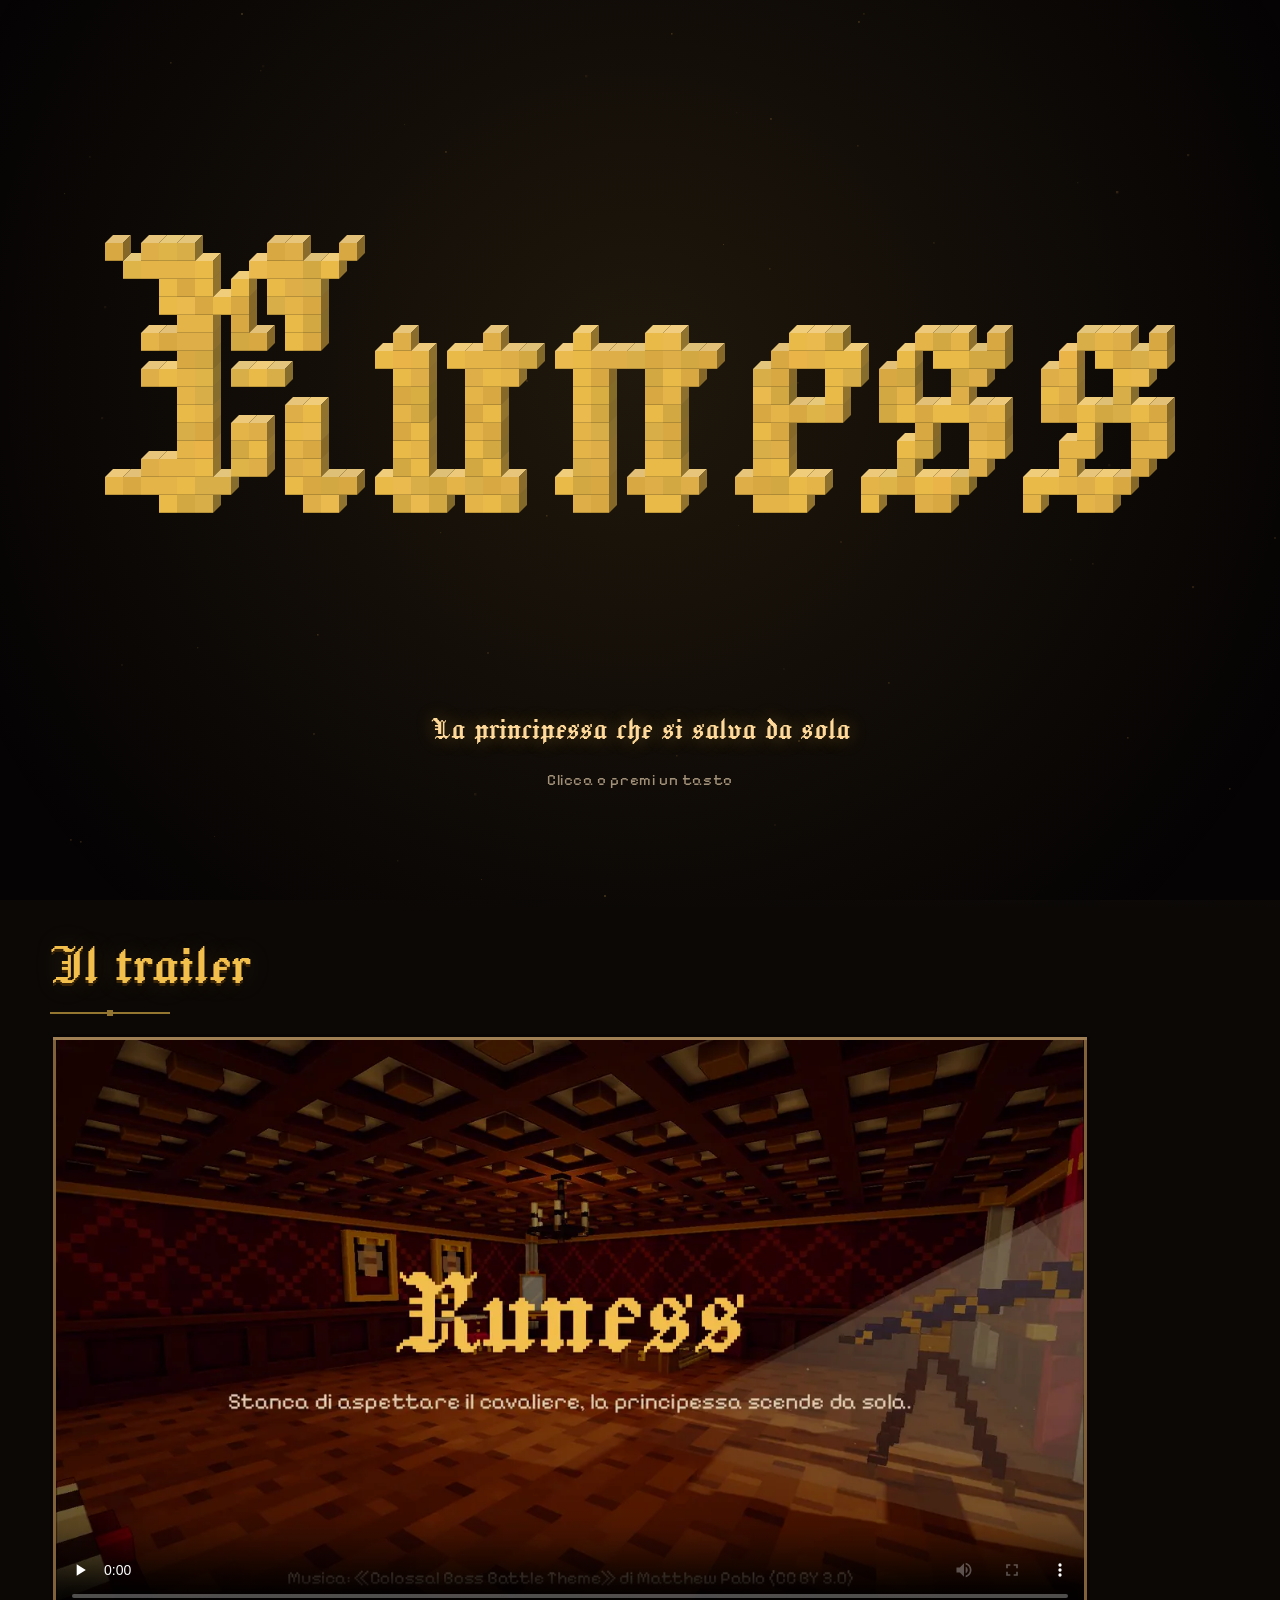
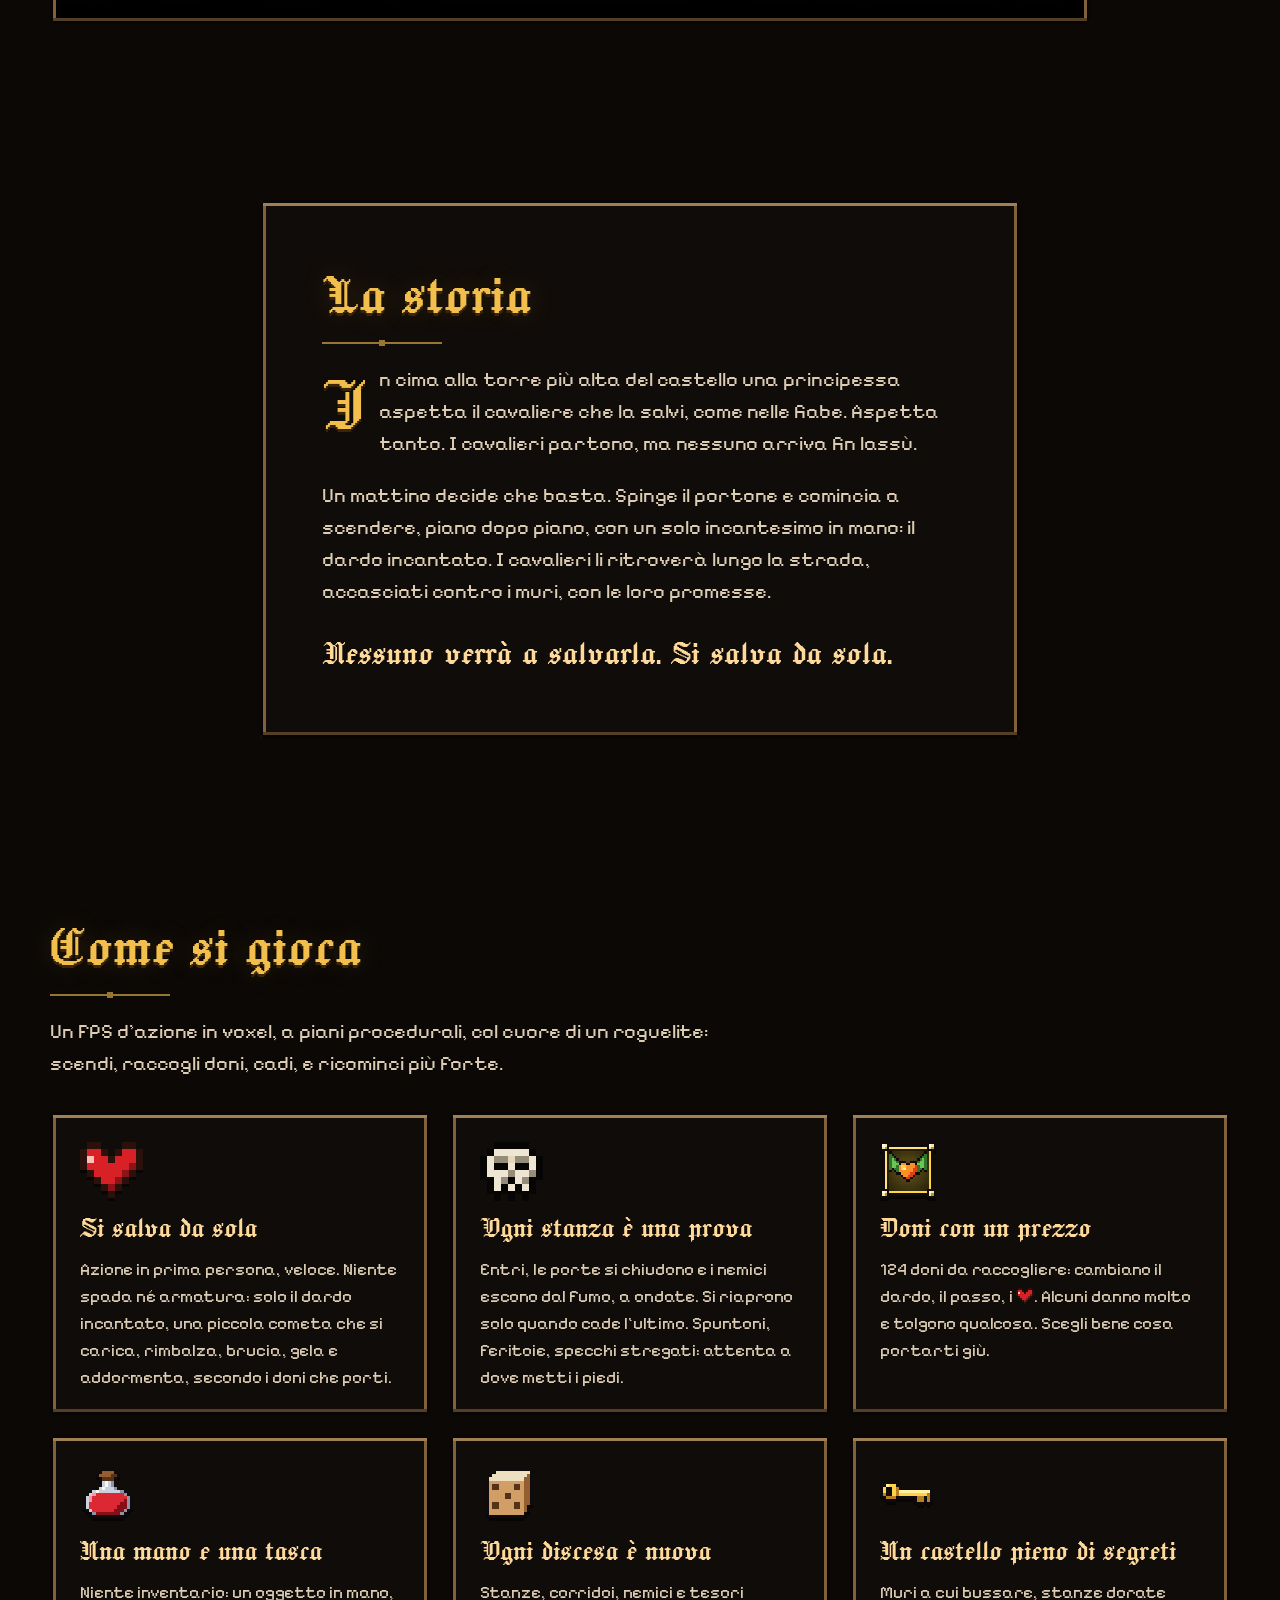
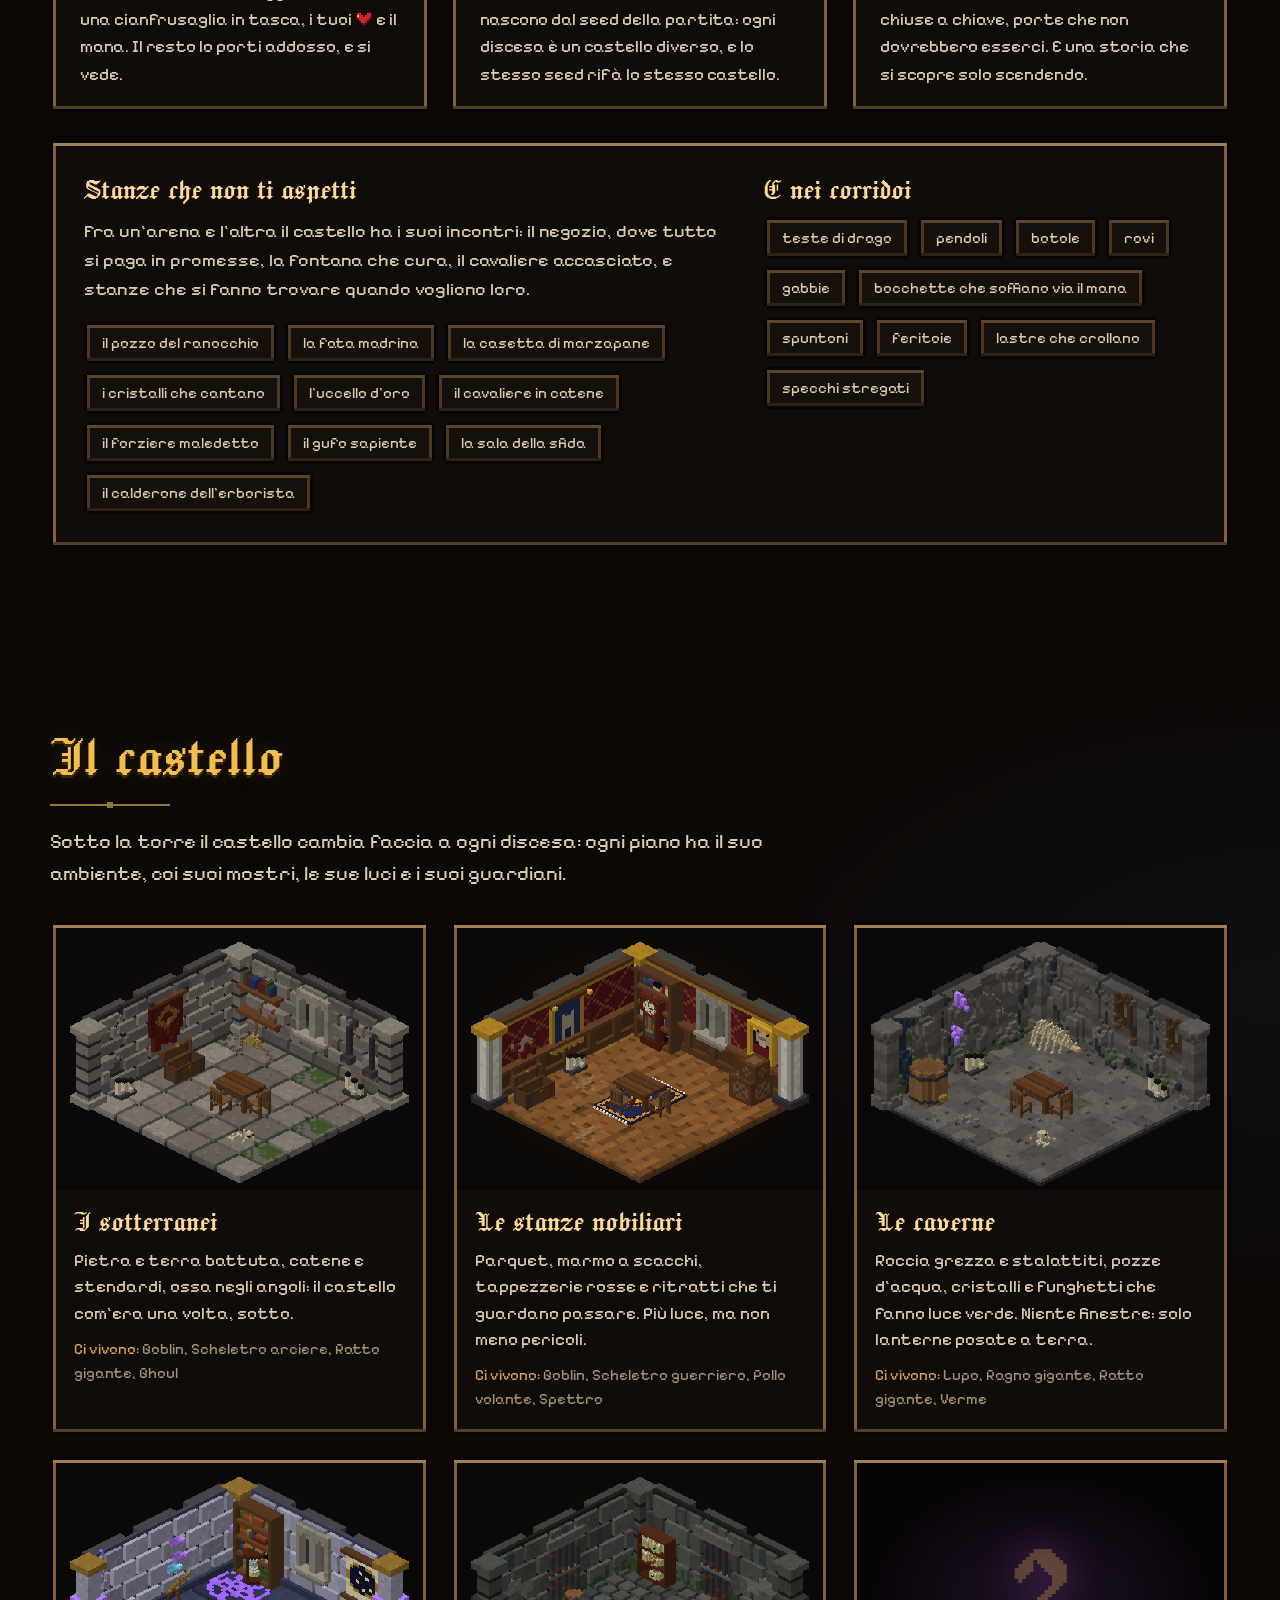
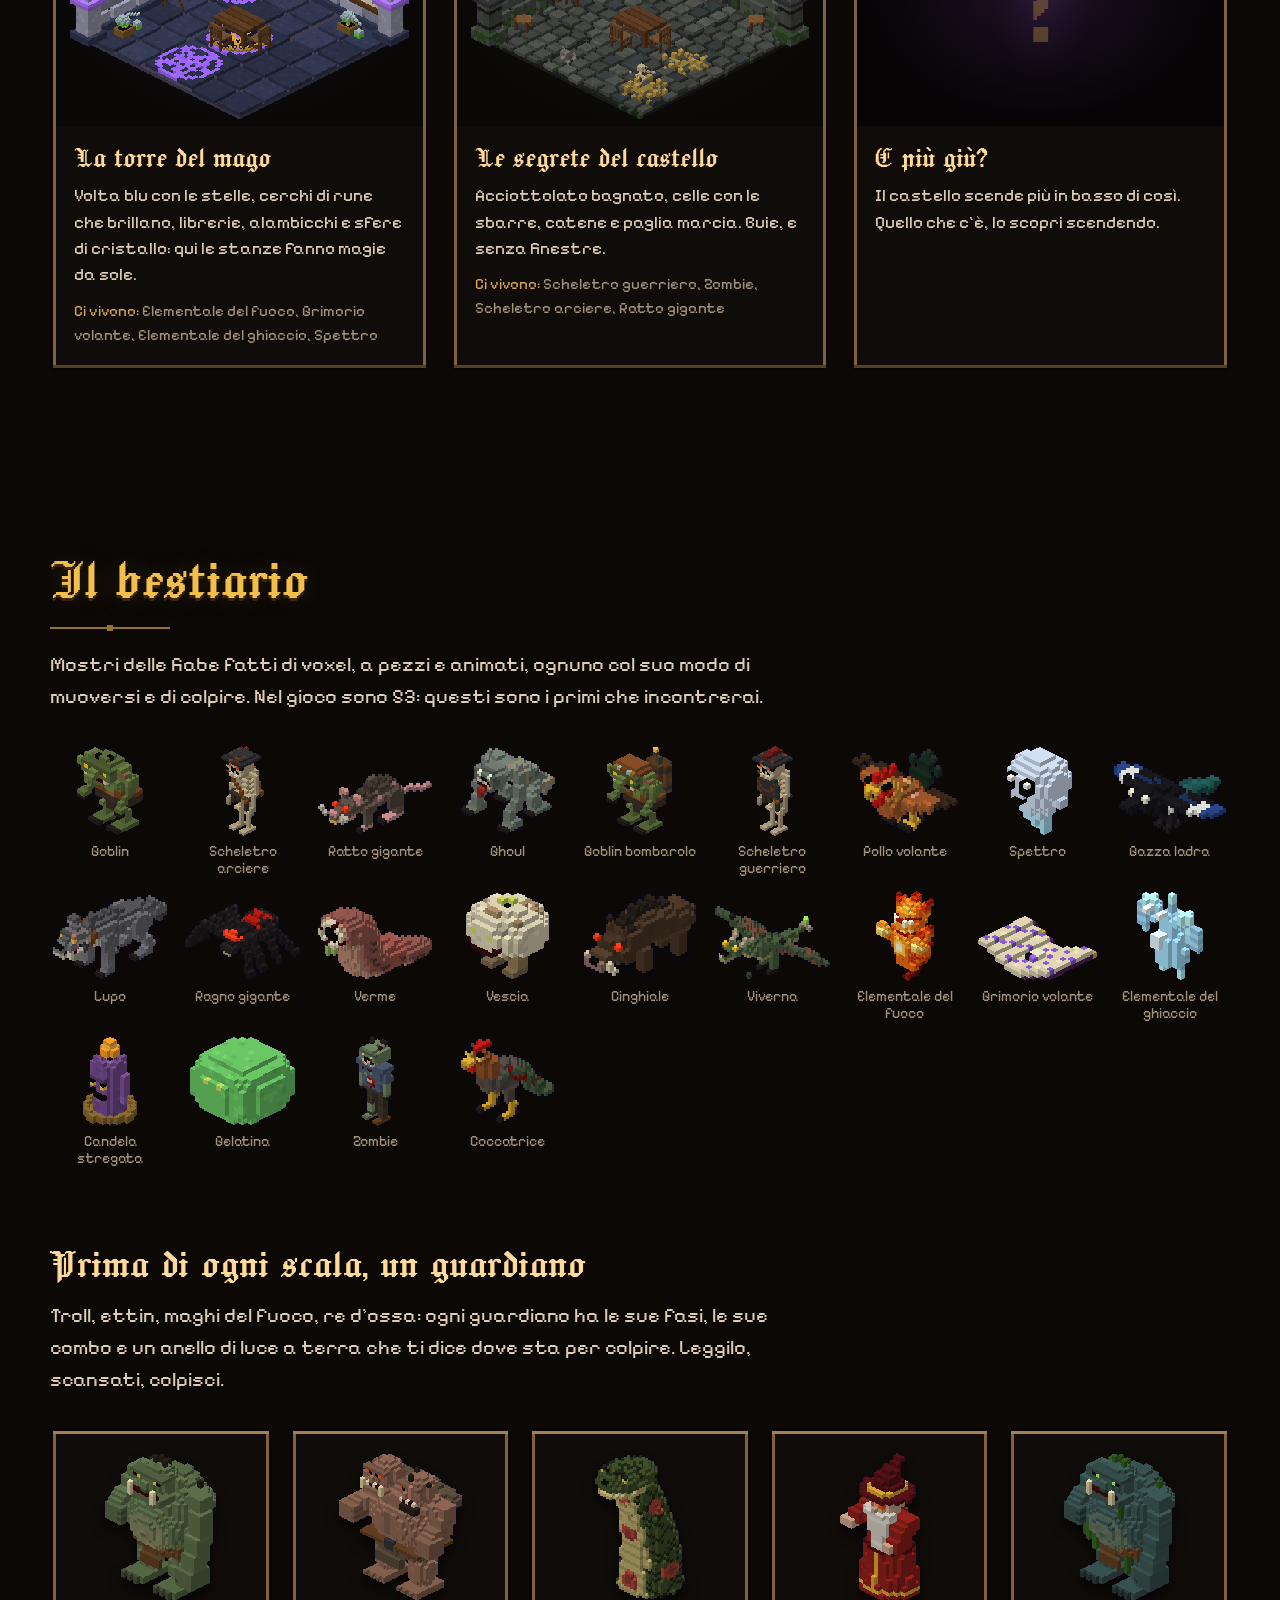
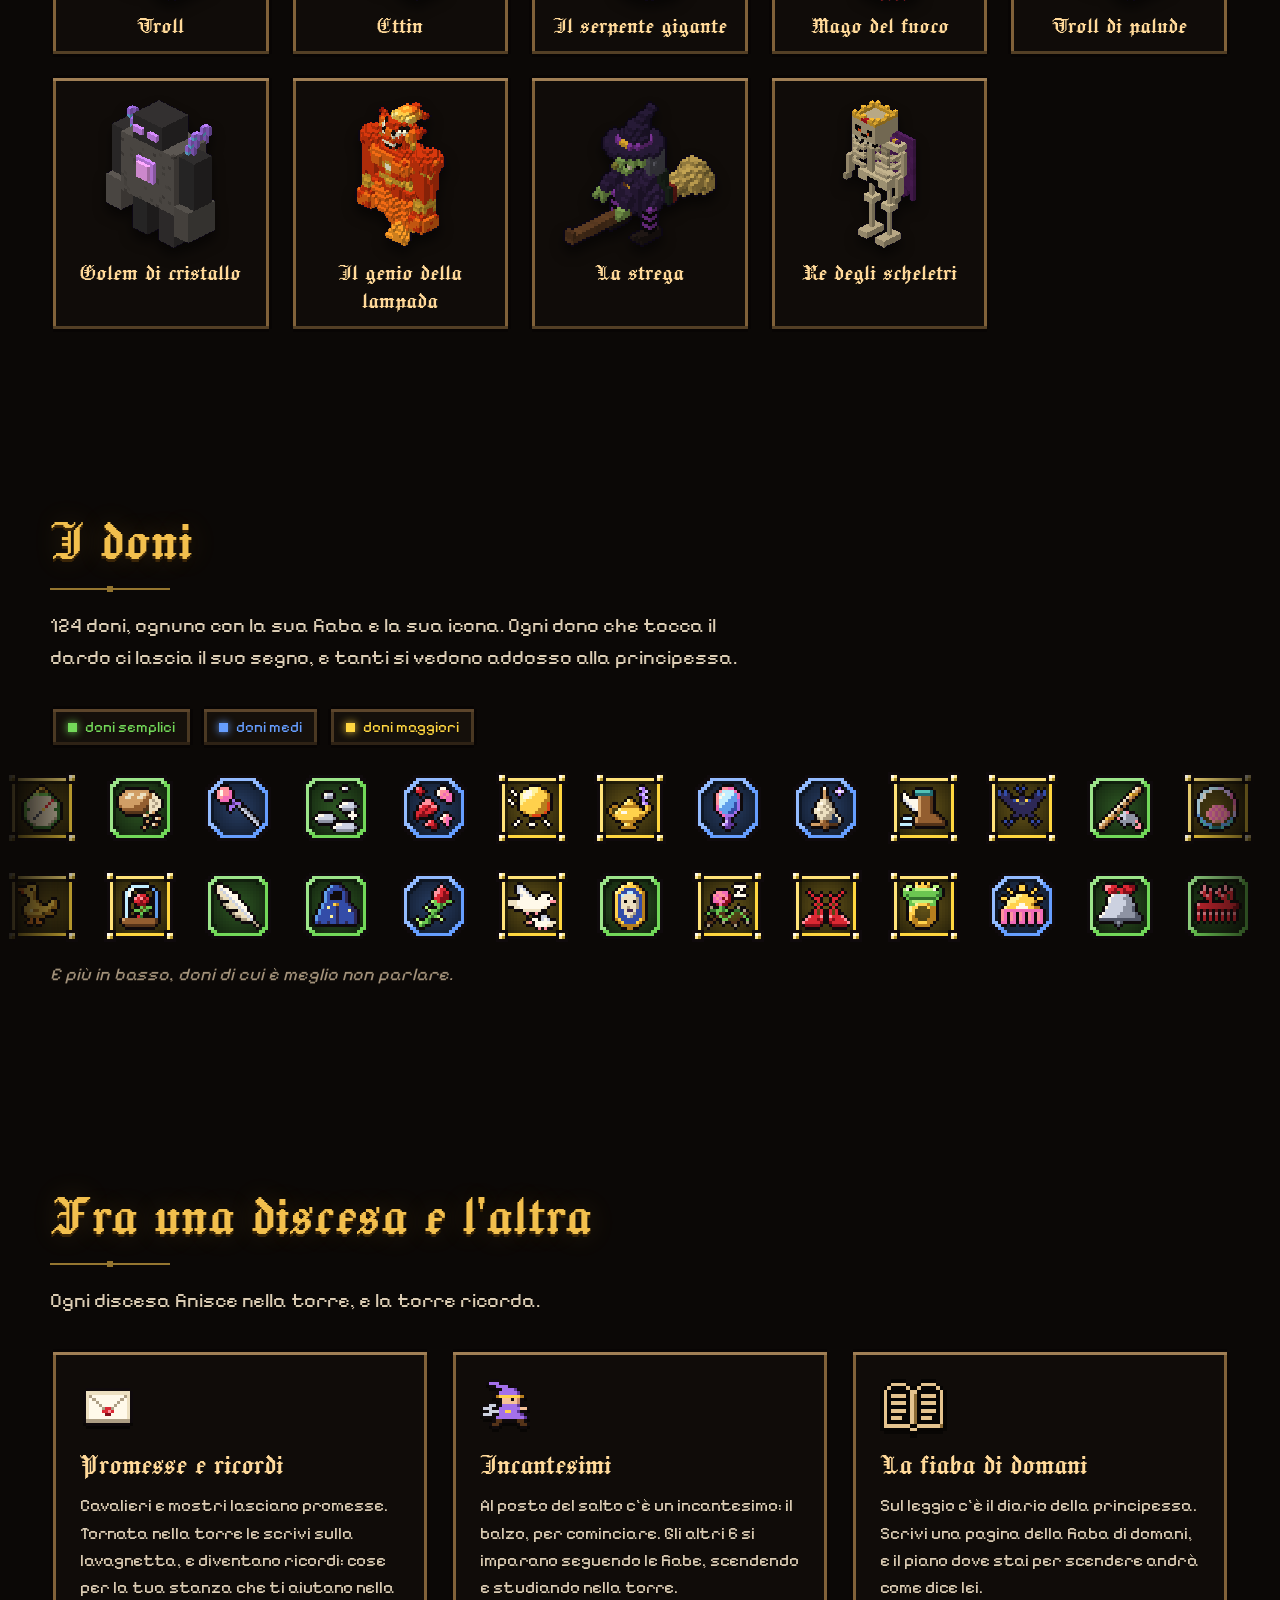
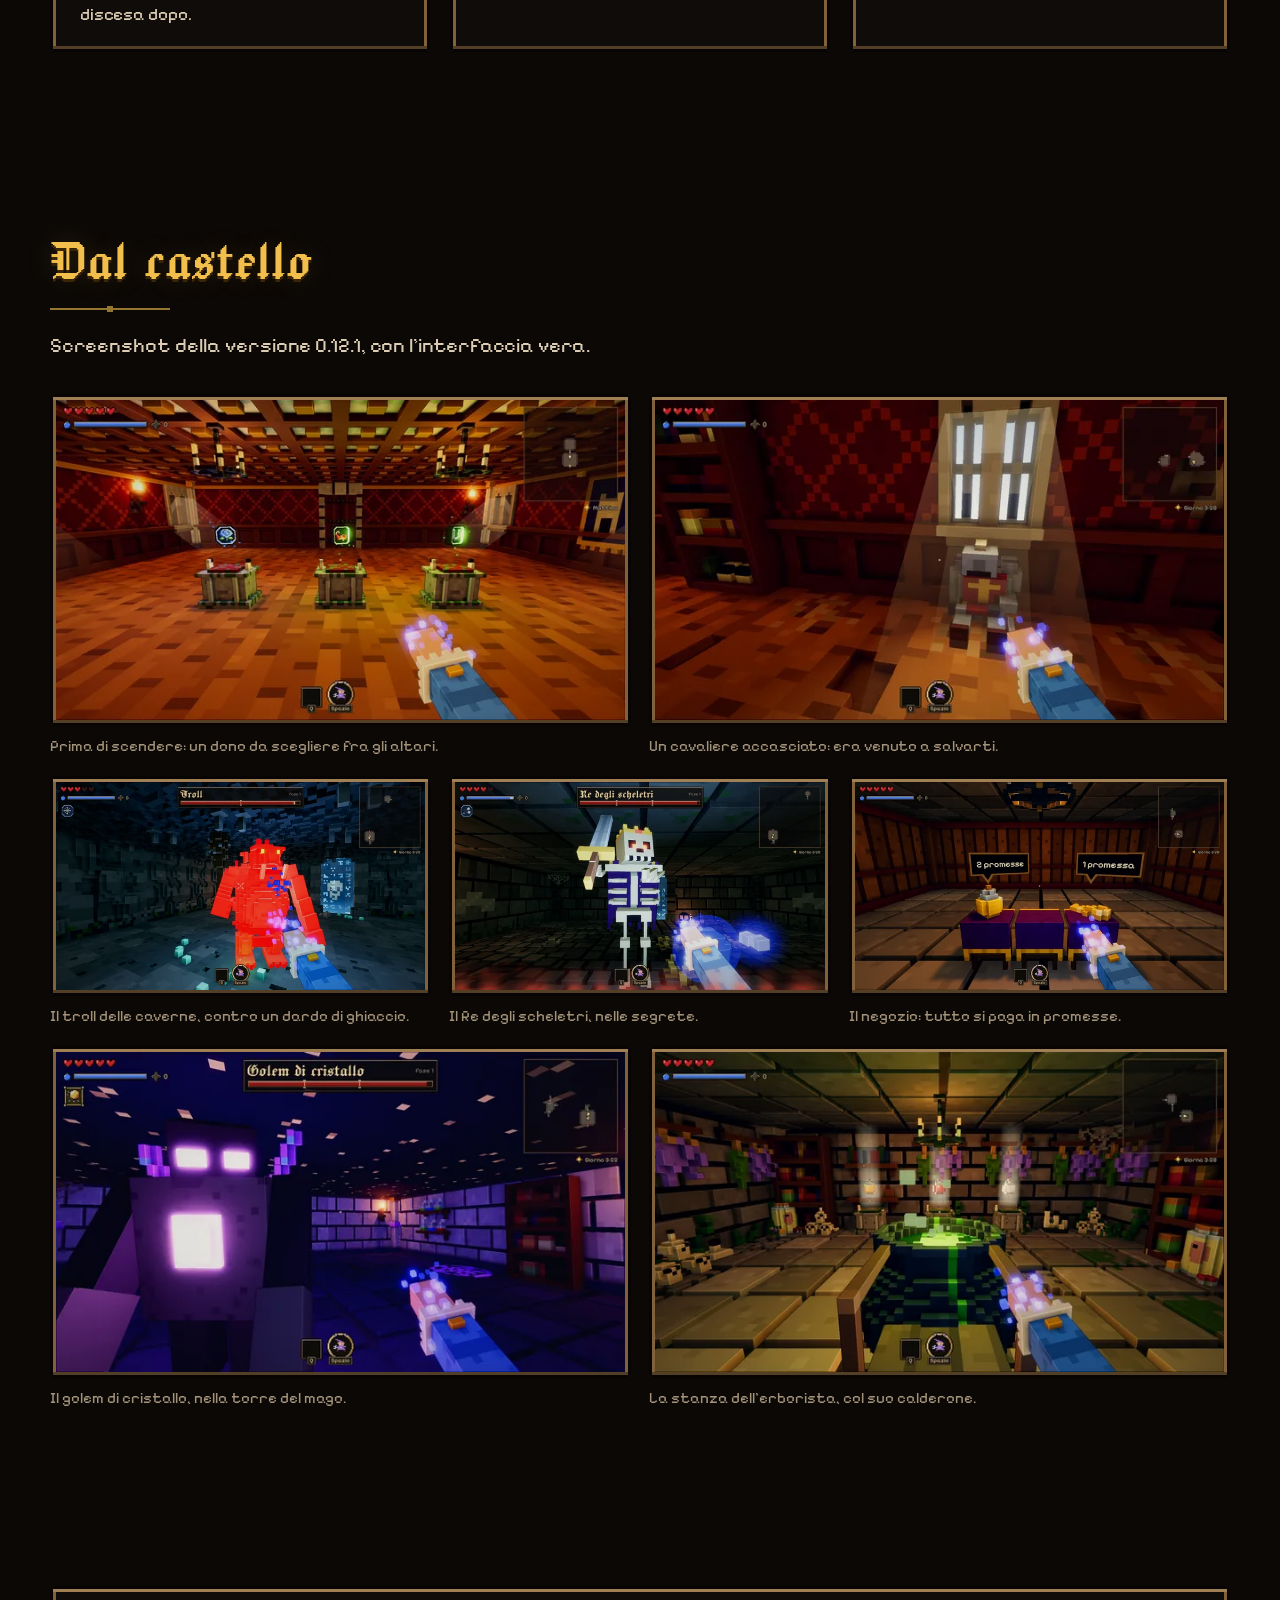
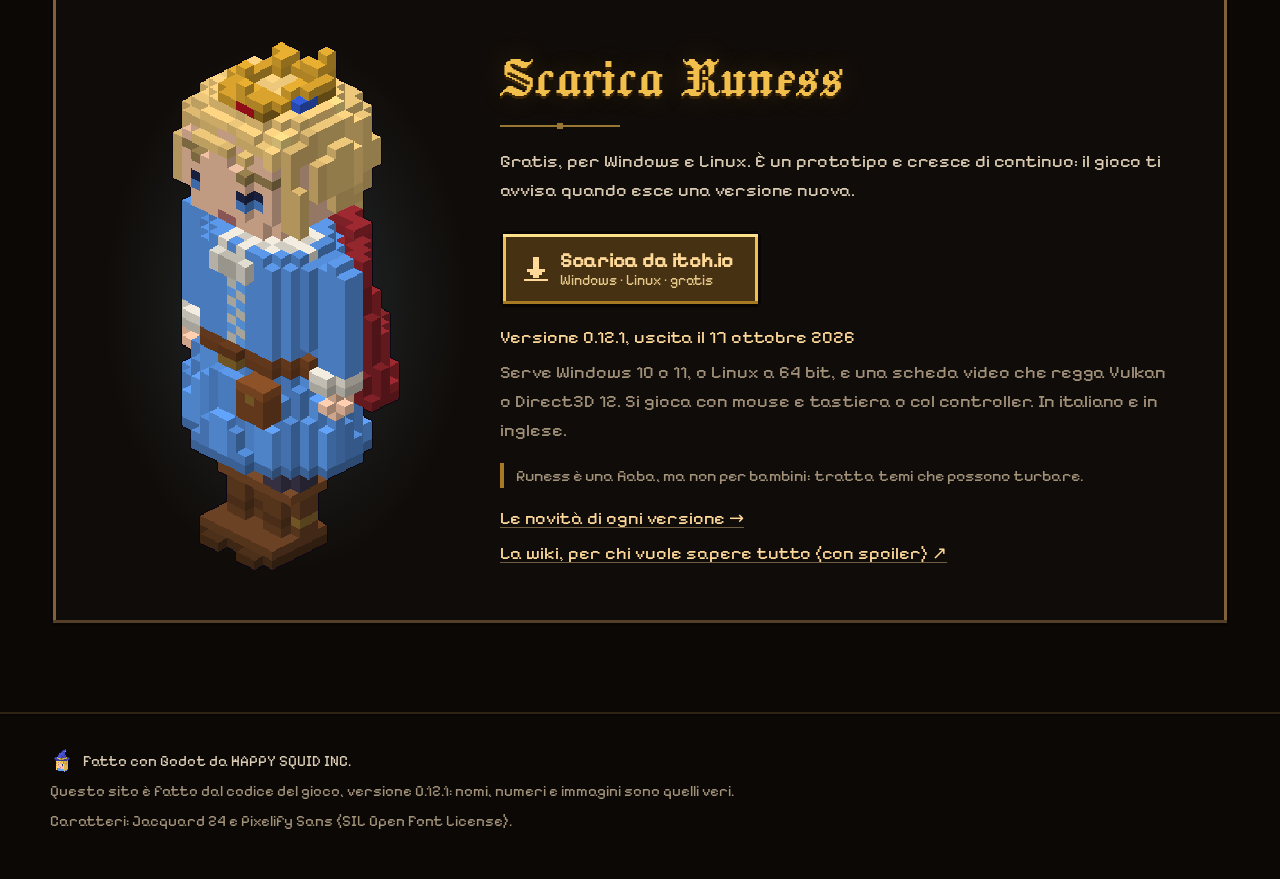
==== it/index.html @ a7454d5a "Sito della versione 0.12.1" ====
<!doctype html>
<html lang="it" class="no-js">
<head>
<meta charset="utf-8">
<meta name="viewport" content="width=device-width, initial-scale=1">
<title>Runess — la principessa che si salva da sola</title>
<meta name="description" content="Sparatutto in prima persona a piani procedurali, in voxel: una principessa stanca di aspettare il cavaliere scende da sola il castello, armata di un dardo incantato. Gratis per Windows e Linux.">
<link rel="canonical" href="https://yanez86.github.io/runess-site/it/">
<link rel="alternate" hreflang="en" href="https://yanez86.github.io/runess-site/">
<link rel="alternate" hreflang="it" href="https://yanez86.github.io/runess-site/it/">
<link rel="alternate" hreflang="x-default" href="https://yanez86.github.io/runess-site/">
<meta property="og:type" content="website">
<meta property="og:site_name" content="Runess">
<meta property="og:title" content="Runess — la principessa che si salva da sola">
<meta property="og:description" content="Sparatutto in prima persona a piani procedurali, in voxel: una principessa stanca di aspettare il cavaliere scende da sola il castello, armata di un dardo incantato. Gratis per Windows e Linux.">
<meta property="og:url" content="https://yanez86.github.io/runess-site/it/">
<meta property="og:image" content="https://yanez86.github.io/runess-site/media/og.jpg">
<meta property="og:image:width" content="1200">
<meta property="og:image:height" content="630">
<meta name="twitter:card" content="summary_large_image">
<meta name="theme-color" content="#0b0806">
<link rel="icon" href="../img/icon.png">
<link rel="preload" href="../fonts/Jacquard24-Regular.ttf" as="font" type="font/ttf" crossorigin>
<link rel="preload" href="../fonts/PixelifySans.ttf" as="font" type="font/ttf" crossorigin>
<link rel="stylesheet" href="../style.css">
<script>
// Prima di disegnare la pagina: c'è JavaScript; lo splash solo la prima volta in una sessione, e mai a chi chiede
// meno movimento.
(function () {
	var root = document.documentElement;
	root.classList.remove("no-js");
	root.classList.add("js");
	try {
		var seen = sessionStorage.getItem("runess-splash");
		var calm = window.matchMedia("(prefers-reduced-motion: reduce)").matches;
		if (!seen && !calm && !/[?&]nosplash/.test(location.search)) root.classList.add("splash-on");
	} catch (e) {}
})();
</script>
</head>
<body>
<a class="skip" href="#main">Vai al contenuto</a>

<div class="splash" id="splash" aria-hidden="true">
	<canvas class="splash-canvas"></canvas>
	<div class="splash-text">
		<p class="splash-tagline">La principessa che si salva da sola</p>
		<p class="splash-hint">Clicca o premi un tasto</p>
	</div>
</div>

<header class="topbar" id="top">
	<div class="wrap topbar-in">
		<a class="brand" href="#top" aria-label="Runess, la pagina principale"><img src="../img/icon.png" alt="" width="32" height="32"><span>Runess</span></a>
		<button class="menu-toggle" type="button" aria-expanded="false" aria-controls="nav" aria-label="Apri il menu"><span></span></button>
		<nav class="nav" id="nav">
			<a href="#story">La storia</a>
			<a href="#play">Come si gioca</a>
			<a href="#world">Il castello</a>
			<a href="#bestiary">Bestiario</a>
			<a href="#gifts">Doni</a>
			<a href="#screens">Immagini</a>
			<a href="changelog.html">Novità</a>
			<a class="lang" href="../" hreflang="en" lang="en" data-lang="en" title="Read this page in English">English</a>
			<a class="btn btn-gold btn-small" href="#download">Scarica</a>
		</nav>
	</div>
</header>

<main id="main">

<section class="hero" aria-labelledby="hero-title">
	<div class="hero-bg" aria-hidden="true"><img src="../media/hero.webp" alt="" width="1600" height="836"></div>
	<div class="wrap hero-in">
		<div class="hero-copy">
			<p class="kicker">C'era una volta una principessa…</p>
			<h1 class="title" id="hero-title">Runess</h1>
			<p class="tagline">…che si salvò da sola.</p>
			<p class="pitch">Stanca di aspettare il cavaliere che la salvi, la principessa esce da sola dalla torre e scende il castello piano dopo piano, con un solo incantesimo: il dardo incantato. Ogni discesa è diversa, ogni stanza è una prova, e prima di ogni scala c'è un guardiano.</p>
			<div class="cta">
				<a class="btn btn-gold btn-big" href="https://yanez86.itch.io/runess" rel="noopener">
					<span class="arrow-down" aria-hidden="true"></span>
					<span><strong>Scarica gratis</strong><small>Windows e Linux, su itch.io</small></span>
				</a>
				<a class="btn btn-big" href="#trailer">
					<span class="play-icon" aria-hidden="true"></span>
					<span><strong>Guarda il trailer</strong><small>0:30</small></span>
				</a>
			</div>
			<p class="hero-meta"><span class="badge">Versione 0.12.1 · 17 ottobre 2026</span><span>Prototipo in sviluppo, aggiornato spesso</span></p>
		</div>
		<div class="hero-princess" aria-hidden="true"><img class="princess" src="../img/princess.png" alt="" width="204" height="472"><span class="hero-glow"></span></div>
	</div>
</section>

<section class="section trailer" id="trailer" aria-labelledby="trailer-title">
	<div class="wrap">
		<h2 class="section-title" id="trailer-title">Il trailer</h2>
		<div class="frame video">
			<video controls preload="none" playsinline width="1280" height="720" poster="../media/trailer_poster_it.webp">
				<source src="../media/trailer_it.mp4" type="video/mp4">
				<a href="../media/trailer_it.mp4">Il tuo browser non riproduce il video: scaricalo.</a>
			</video>
		</div>
	</div>
</section>

<section class="section story" id="story" aria-labelledby="story-title">
	<div class="wrap story-in">
		<div class="story-text reveal">
			<h2 class="section-title" id="story-title">La storia</h2>
			<p class="dropcap">In cima alla torre più alta del castello una principessa aspetta il cavaliere che la salvi, come nelle fiabe. Aspetta tanto. I cavalieri partono, ma nessuno arriva fin lassù.</p>
			<p>Un mattino decide che basta. Spinge il portone e comincia a scendere, piano dopo piano, con un solo incantesimo in mano: il dardo incantato. I cavalieri li ritroverà lungo la strada, accasciati contro i muri, con le loro promesse.</p>
			<p class="story-end">Nessuno verrà a salvarla. Si salva da sola.</p>
		</div>
	</div>
</section>

<section class="section play" id="play" aria-labelledby="play-title">
	<div class="wrap">
		<h2 class="section-title" id="play-title">Come si gioca</h2>
		<p class="lead">Un FPS d'azione in voxel, a piani procedurali, col cuore di un roguelite: scendi, raccogli doni, cadi, e ricominci più forte.</p>
		<div class="cards">
			<article class="card reveal"><img class="icon" src="../img/icon_heart.png" alt="" width="72" height="64"><h3>Si salva da sola</h3><p>Azione in prima persona, veloce. Niente spada né armatura: solo il dardo incantato, una piccola cometa che si carica, rimbalza, brucia, gela e addormenta, secondo i doni che porti.</p></article>
			<article class="card reveal"><img class="icon" src="../img/icon_skull.png" alt="" width="72" height="64"><h3>Ogni stanza è una prova</h3><p>Entri, le porte si chiudono e i nemici escono dal fumo, a ondate. Si riaprono solo quando cade l'ultimo. Spuntoni, feritoie, specchi stregati: attenta a dove metti i piedi.</p></article>
			<article class="card reveal"><img class="icon" src="../img/icon_gift.png" alt="" width="72" height="72"><h3>Doni con un prezzo</h3><p>124 doni da raccogliere: cambiano il dardo, il passo, i <img class="heart" src="../img/heart.png" alt="♥">. Alcuni danno molto e tolgono qualcosa. Scegli bene cosa portarti giù.</p></article>
			<article class="card reveal"><img class="icon" src="../img/icon_potion.png" alt="" width="72" height="72"><h3>Una mano e una tasca</h3><p>Niente inventario: un oggetto in mano, una cianfrusaglia in tasca, i tuoi <img class="heart" src="../img/heart.png" alt="♥"> e il mana. Il resto lo porti addosso, e si vede.</p></article>
			<article class="card reveal"><img class="icon" src="../img/icon_die.png" alt="" width="72" height="72"><h3>Ogni discesa è nuova</h3><p>Stanze, corridoi, nemici e tesori nascono dal seed della partita: ogni discesa è un castello diverso, e lo stesso seed rifà lo stesso castello.</p></article>
			<article class="card reveal"><img class="icon" src="../img/icon_key.png" alt="" width="72" height="72"><h3>Un castello pieno di segreti</h3><p>Muri a cui bussare, stanze dorate chiuse a chiave, porte che non dovrebbero esserci. E una storia che si scopre solo scendendo.</p></article>
		</div>
		<div class="rooms frame reveal">
			<div>
				<h3>Stanze che non ti aspetti</h3>
				<p>Fra un'arena e l'altra il castello ha i suoi incontri: il negozio, dove tutto si paga in promesse, la fontana che cura, il cavaliere accasciato, e stanze che si fanno trovare quando vogliono loro.</p>
				<ul class="chips"><li>il pozzo del ranocchio</li><li>la fata madrina</li><li>la casetta di marzapane</li><li>i cristalli che cantano</li><li>l'uccello d'oro</li><li>il cavaliere in catene</li><li>il forziere maledetto</li><li>il gufo sapiente</li><li>la sala della sfida</li><li>il calderone dell'erborista</li></ul>
			</div>
			<div>
				<h3>E nei corridoi</h3>
				<ul class="chips"><li>teste di drago</li><li>pendoli</li><li>botole</li><li>rovi</li><li>gabbie</li><li>bocchette che soffiano via il mana</li><li>spuntoni</li><li>feritoie</li><li>lastre che crollano</li><li>specchi stregati</li></ul>
			</div>
		</div>
	</div>
</section>

<section class="section world" id="world" aria-labelledby="world-title">
	<div class="wrap">
		<h2 class="section-title" id="world-title">Il castello</h2>
		<p class="lead">Sotto la torre il castello cambia faccia a ogni discesa: ogni piano ha il suo ambiente, coi suoi mostri, le sue luci e i suoi guardiani.</p>
		<div class="biomes">
<article class="biome" style="--fog:#1f1c24"><div class="biome-art"><img src="../img/room_dungeon.png" alt="I sotterranei" loading="lazy" width="436" height="312"></div><div class="biome-body"><h3>I sotterranei</h3><p>Pietra e terra battuta, catene e stendardi, ossa negli angoli: il castello com'era una volta, sotto.</p><p class="biome-mobs"><span>Ci vivono:</span> Goblin, Scheletro arciere, Ratto gigante, Ghoul</p></div></article>
<article class="biome" style="--fog:#291f1a"><div class="biome-art"><img src="../img/room_noble.png" alt="Le stanze nobiliari" loading="lazy" width="436" height="312"></div><div class="biome-body"><h3>Le stanze nobiliari</h3><p>Parquet, marmo a scacchi, tappezzerie rosse e ritratti che ti guardano passare. Più luce, ma non meno pericoli.</p><p class="biome-mobs"><span>Ci vivono:</span> Goblin, Scheletro guerriero, Pollo volante, Spettro</p></div></article>
<article class="biome" style="--fog:#0f171a"><div class="biome-art"><img src="../img/room_caves.png" alt="Le caverne" loading="lazy" width="428" height="310"></div><div class="biome-body"><h3>Le caverne</h3><p>Roccia grezza e stalattiti, pozze d'acqua, cristalli e funghetti che fanno luce verde. Niente finestre: solo lanterne posate a terra.</p><p class="biome-mobs"><span>Ci vivono:</span> Lupo, Ragno gigante, Ratto gigante, Verme</p></div></article>
<article class="biome" style="--fog:#1a122b"><div class="biome-art"><img src="../img/room_tower.png" alt="La torre del mago" loading="lazy" width="436" height="312"></div><div class="biome-body"><h3>La torre del mago</h3><p>Volta blu con le stelle, cerchi di rune che brillano, librerie, alambicchi e sfere di cristallo: qui le stanze fanno magie da sole.</p><p class="biome-mobs"><span>Ci vivono:</span> Elementale del fuoco, Grimorio volante, Elementale del ghiaccio, Spettro</p></div></article>
<article class="biome" style="--fog:#141c17"><div class="biome-art"><img src="../img/room_prison.png" alt="Le segrete del castello" loading="lazy" width="436" height="312"></div><div class="biome-body"><h3>Le segrete del castello</h3><p>Acciottolato bagnato, celle con le sbarre, catene e paglia marcia. Buie, e senza finestre.</p><p class="biome-mobs"><span>Ci vivono:</span> Scheletro guerriero, Zombie, Scheletro arciere, Ratto gigante</p></div></article>
			<article class="biome biome-more">
				<div class="biome-art"><span aria-hidden="true">?</span></div>
				<div class="biome-body"><h3>E più giù?</h3><p>Il castello scende più in basso di così. Quello che c'è, lo scopri scendendo.</p></div>
			</article>
		</div>
	</div>
</section>

<section class="section bestiary" id="bestiary" aria-labelledby="bestiary-title">
	<div class="wrap">
		<h2 class="section-title" id="bestiary-title">Il bestiario</h2>
		<p class="lead">Mostri delle fiabe fatti di voxel, a pezzi e animati, ognuno col suo modo di muoversi e di colpire. Nel gioco sono 53: questi sono i primi che incontrerai.</p>
		<div class="mobs">
<figure class="mob"><img src="../img/enemy_goblin.png" alt="" loading="lazy" width="76" height="100"><figcaption>Goblin</figcaption></figure>
<figure class="mob"><img src="../img/enemy_skeleton.png" alt="" loading="lazy" width="72" height="146"><figcaption>Scheletro arciere</figcaption></figure>
<figure class="mob"><img src="../img/enemy_rat.png" alt="" loading="lazy" width="70" height="38"><figcaption>Ratto gigante</figcaption></figure>
<figure class="mob"><img src="../img/enemy_ghoul.png" alt="" loading="lazy" width="62" height="57"><figcaption>Ghoul</figcaption></figure>
<figure class="mob"><img src="../img/enemy_bomber.png" alt="" loading="lazy" width="84" height="112"><figcaption>Goblin bombarolo</figcaption></figure>
<figure class="mob"><img src="../img/enemy_skeleton_warrior.png" alt="" loading="lazy" width="68" height="148"><figcaption>Scheletro guerriero</figcaption></figure>
<figure class="mob"><img src="../img/enemy_chicken.png" alt="" loading="lazy" width="56" height="45"><figcaption>Pollo volante</figcaption></figure>
<figure class="mob"><img src="../img/enemy_ghost.png" alt="" loading="lazy" width="72" height="90"><figcaption>Spettro</figcaption></figure>
<figure class="mob"><img src="../img/enemy_magpie.png" alt="" loading="lazy" width="54" height="36"><figcaption>Gazza ladra</figcaption></figure>
<figure class="mob"><img src="../img/enemy_wolf.png" alt="" loading="lazy" width="70" height="52"><figcaption>Lupo</figcaption></figure>
<figure class="mob"><img src="../img/enemy_spider.png" alt="" loading="lazy" width="82" height="55"><figcaption>Ragno gigante</figcaption></figure>
<figure class="mob"><img src="../img/enemy_worm.png" alt="" loading="lazy" width="74" height="48"><figcaption>Verme</figcaption></figure>
<figure class="mob"><img src="../img/enemy_puffball.png" alt="" loading="lazy" width="68" height="70"><figcaption>Vescia</figcaption></figure>
<figure class="mob"><img src="../img/enemy_boar.png" alt="" loading="lazy" width="56" height="43"><figcaption>Cinghiale</figcaption></figure>
<figure class="mob"><img src="../img/enemy_wyvern.png" alt="" loading="lazy" width="72" height="47"><figcaption>Viverna</figcaption></figure>
<figure class="mob"><img src="../img/enemy_fire_elemental.png" alt="" loading="lazy" width="84" height="130"><figcaption>Elementale del fuoco</figcaption></figure>
<figure class="mob"><img src="../img/enemy_grimoire.png" alt="" loading="lazy" width="114" height="64"><figcaption>Grimorio volante</figcaption></figure>
<figure class="mob"><img src="../img/enemy_ice_elemental.png" alt="" loading="lazy" width="64" height="84"><figcaption>Elementale del ghiaccio</figcaption></figure>
<figure class="mob"><img src="../img/enemy_candle.png" alt="" loading="lazy" width="68" height="108"><figcaption>Candela stregata</figcaption></figure>
<figure class="mob"><img src="../img/enemy_jelly.png" alt="" loading="lazy" width="100" height="84"><figcaption>Gelatina</figcaption></figure>
<figure class="mob"><img src="../img/enemy_zombie.png" alt="" loading="lazy" width="60" height="140"><figcaption>Zombie</figcaption></figure>
<figure class="mob"><img src="../img/enemy_cockatrice.png" alt="" loading="lazy" width="52" height="47"><figcaption>Coccatrice</figcaption></figure>
		</div>
		<h3 class="sub-title">Prima di ogni scala, un guardiano</h3>
		<p class="lead">Troll, ettin, maghi del fuoco, re d'ossa: ogni guardiano ha le sue fasi, le sue combo e un anello di luce a terra che ti dice dove sta per colpire. Leggilo, scansati, colpisci.</p>
		<div class="guardians">
<figure class="guardian"><img src="../img/enemy_troll.png" alt="" loading="lazy" width="144" height="188"><figcaption>Troll</figcaption></figure>
<figure class="guardian"><img src="../img/enemy_ettin.png" alt="" loading="lazy" width="168" height="198"><figcaption>Ettin</figcaption></figure>
<figure class="guardian"><img src="../img/enemy_great_serpent.png" alt="" loading="lazy" width="64" height="100"><figcaption>Il serpente gigante</figcaption></figure>
<figure class="guardian"><img src="../img/enemy_mage.png" alt="" loading="lazy" width="130" height="238"><figcaption>Mago del fuoco</figcaption></figure>
<figure class="guardian"><img src="../img/enemy_bog_troll.png" alt="" loading="lazy" width="144" height="188"><figcaption>Troll di palude</figcaption></figure>
<figure class="guardian"><img src="../img/enemy_crystal_golem.png" alt="" loading="lazy" width="152" height="206"><figcaption>Golem di cristallo</figcaption></figure>
<figure class="guardian"><img src="../img/enemy_genie.png" alt="" loading="lazy" width="66" height="106"><figcaption>Il genio della lampada</figcaption></figure>
<figure class="guardian"><img src="../img/enemy_witch.png" alt="" loading="lazy" width="82" height="78"><figcaption>La strega</figcaption></figure>
<figure class="guardian"><img src="../img/enemy_skeleton_king.png" alt="" loading="lazy" width="104" height="208"><figcaption>Re degli scheletri</figcaption></figure>
		</div>
	</div>
</section>

<section class="section gifts" id="gifts" aria-labelledby="gifts-title">
	<div class="wrap">
		<h2 class="section-title" id="gifts-title">I doni</h2>
		<p class="lead">124 doni, ognuno con la sua fiaba e la sua icona. Ogni dono che tocca il dardo ci lascia il suo segno, e tanti si vedono addosso alla principessa.</p>
		<ul class="chips tiers"><li class="tier" style="--tier:#73d959">doni semplici</li><li class="tier" style="--tier:#669eff">doni medi</li><li class="tier" style="--tier:#ffd640">doni maggiori</li></ul>
	</div>
	<div class="strips">
<div class="strip"><ul class="strip-track"><li style="--tier:#ffd640"><img src="../img/gift_witch_compass.png" alt="Bussola della strega" title="Bussola della strega" loading="lazy" width="72" height="72"></li><li style="--tier:#73d959"><img src="../img/gift_breadcrumbs.png" alt="Briciole di pane" title="Briciole di pane" loading="lazy" width="72" height="72"></li><li style="--tier:#669eff"><img src="../img/gift_hatpin.png" alt="Spillone" title="Spillone" loading="lazy" width="72" height="72"></li><li style="--tier:#73d959"><img src="../img/gift_pebbles.png" alt="Sassolini di Pollicino" title="Sassolini di Pollicino" loading="lazy" width="72" height="72"></li><li style="--tier:#669eff"><img src="../img/gift_rose_petals.png" alt="Petali di rosa" title="Petali di rosa" loading="lazy" width="72" height="72"></li><li style="--tier:#ffd640"><img src="../img/gift_golden_ball.png" alt="Palla d'oro" title="Palla d'oro" loading="lazy" width="72" height="72"></li><li style="--tier:#ffd640"><img src="../img/gift_genie_lamp.png" alt="Lampada del genio" title="Lampada del genio" loading="lazy" width="72" height="72"></li><li style="--tier:#669eff"><img src="../img/gift_fairy_mirror.png" alt="Specchio fatato" title="Specchio fatato" loading="lazy" width="72" height="72"></li><li style="--tier:#669eff"><img src="../img/gift_enchanted_spindle.png" alt="Fuso incantato" title="Fuso incantato" loading="lazy" width="72" height="72"></li><li style="--tier:#ffd640"><img src="../img/gift_wind_boots.png" alt="Stivali di vento" title="Stivali di vento" loading="lazy" width="72" height="72"></li><li style="--tier:#ffd640"><img src="../img/gift_pet_ravens.png" alt="I sette corvi" title="I sette corvi" loading="lazy" width="72" height="72"></li><li style="--tier:#73d959"><img src="../img/gift_pied_flute.png" alt="Flauto del pifferaio" title="Flauto del pifferaio" loading="lazy" width="72" height="72"></li><li style="--tier:#ffd640"><img src="../img/gift_mermaid_bubble.png" alt="Bolla della sirenetta" title="Bolla della sirenetta" loading="lazy" width="72" height="72"></li><li style="--tier:#ffd640"><img src="../img/gift_nutcracker.png" alt="Schiaccianoci" title="Schiaccianoci" loading="lazy" width="72" height="72"></li><li style="--tier:#669eff"><img src="../img/gift_twin_bolt.png" alt="Dardo gemello" title="Dardo gemello" loading="lazy" width="72" height="72"></li><li style="--tier:#73d959"><img src="../img/gift_godmother_purse.png" alt="Borsa della fata madrina" title="Borsa della fata madrina" loading="lazy" width="72" height="72"></li><li style="--tier:#669eff"><img src="../img/gift_sun_crown.png" alt="Corona di sole" title="Corona di sole" loading="lazy" width="72" height="72"></li><li style="--tier:#ffd640"><img src="../img/gift_pet_frog.png" alt="Ranocchio del pozzo" title="Ranocchio del pozzo" loading="lazy" width="72" height="72"></li><li style="--tier:#669eff"><img src="../img/gift_ember.png" alt="Tizzone" title="Tizzone" loading="lazy" width="72" height="72"></li><li style="--tier:#ffd640"><img src="../img/gift_fairy_hourglass.png" alt="Clessidra della fata" title="Clessidra della fata" loading="lazy" width="72" height="72"></li><li style="--tier:#ffd640"><img src="../img/gift_dragon_heart.png" alt="Cuore di drago" title="Cuore di drago" loading="lazy" width="72" height="72"></li><li style="--tier:#73d959"><img src="../img/gift_golden_apple.png" alt="Mela d'oro" title="Mela d'oro" loading="lazy" width="72" height="72"></li><li style="--tier:#73d959"><img src="../img/gift_porridge.png" alt="Porridge di Riccioli d'oro" title="Porridge di Riccioli d'oro" loading="lazy" width="72" height="72"></li><li style="--tier:#73d959"><img src="../img/gift_tear_vial.png" alt="Fiala di lacrime" title="Fiala di lacrime" loading="lazy" width="72" height="72"></li><li style="--tier:#73d959"><img src="../img/gift_moon_diadem.png" alt="Diadema di luna" title="Diadema di luna" loading="lazy" width="72" height="72"></li><li style="--tier:#ffd640"><img src="../img/gift_rumpel_thread.png" alt="Filo di Tremotino" title="Filo di Tremotino" loading="lazy" width="72" height="72"></li><li style="--tier:#669eff"><img src="../img/gift_owl_feather.png" alt="Piuma di gufo" title="Piuma di gufo" loading="lazy" width="72" height="72"></li><li style="--tier:#ffd640"><img src="../img/gift_pet_cricket.png" alt="Grillo parlante" title="Grillo parlante" loading="lazy" width="72" height="72"></li><li style="--tier:#ffd640"><img src="../img/gift_unicorn_horn.png" alt="Corno di unicorno" title="Corno di unicorno" loading="lazy" width="72" height="72"></li><li style="--tier:#ffd640"><img src="../img/gift_star_chalice.png" alt="Calice stellato" title="Calice stellato" loading="lazy" width="72" height="72"></li><li style="--tier:#ffd640"><img src="../img/gift_golden_goose.png" alt="Oca dalle uova d'oro" title="Oca dalle uova d'oro" loading="lazy" width="72" height="72"></li><li style="--tier:#ffd640"><img src="../img/gift_crystal_ball.png" alt="Sfera di cristallo" title="Sfera di cristallo" loading="lazy" width="72" height="72"></li><li style="--tier:#669eff"><img src="../img/gift_wax_candle.png" alt="Candela di cera" title="Candela di cera" loading="lazy" width="72" height="72"></li><li style="--tier:#73d959"><img src="../img/gift_grandma_lantern.png" alt="Lanterna della nonna" title="Lanterna della nonna" loading="lazy" width="72" height="72"></li><li style="--tier:#669eff"><img src="../img/gift_crystal_lens.png" alt="Lente di cristallo" title="Lente di cristallo" loading="lazy" width="72" height="72"></li><li style="--tier:#73d959"><img src="../img/gift_pumpkin.png" alt="Zucca di Cenerentola" title="Zucca di Cenerentola" loading="lazy" width="72" height="72"></li><li style="--tier:#669eff"><img src="../img/gift_bolt_speed.png" alt="Vento in poppa" title="Vento in poppa" loading="lazy" width="72" height="72"></li><li style="--tier:#ffd640"><img src="../img/gift_night_veil.png" alt="Velo della notte" title="Velo della notte" loading="lazy" width="72" height="72"></li><li style="--tier:#ffd640"><img src="../img/gift_jack_bean.png" alt="Fagiolo di Jack" title="Fagiolo di Jack" loading="lazy" width="72" height="72"></li><li style="--tier:#669eff"><img src="../img/gift_nightingale.png" alt="Usignolo meccanico" title="Usignolo meccanico" loading="lazy" width="72" height="72"></li><li style="--tier:#669eff"><img src="../img/gift_blue_rose.png" alt="Rosa blu" title="Rosa blu" loading="lazy" width="72" height="72"></li><li style="--tier:#669eff"><img src="../img/gift_snowflake.png" alt="Fiocco di neve" title="Fiocco di neve" loading="lazy" width="72" height="72"></li><li style="--tier:#ffd640"><img src="../img/gift_snow_queen.png" alt="Cuore della Regina delle nevi" title="Cuore della Regina delle nevi" loading="lazy" width="72" height="72"></li><li style="--tier:#73d959"><img src="../img/gift_glass_slippers.png" alt="Scarpette di cristallo" title="Scarpette di cristallo" loading="lazy" width="72" height="72"></li><li style="--tier:#669eff"><img src="../img/gift_moon_earrings.png" alt="Orecchini di luna" title="Orecchini di luna" loading="lazy" width="72" height="72"></li><li style="--tier:#73d959"><img src="../img/gift_rapunzel_braid.png" alt="Treccia di Raperonzolo" title="Treccia di Raperonzolo" loading="lazy" width="72" height="72"></li><li style="--tier:#ffd640"><img src="../img/gift_hazelnuts.png" alt="Tre nocciole" title="Tre nocciole" loading="lazy" width="72" height="72"></li><li style="--tier:#73d959"><img src="../img/gift_puss_boots.png" alt="Gatto con gli stivali" title="Gatto con gli stivali" loading="lazy" width="72" height="72"></li></ul><ul class="strip-track" aria-hidden="true"><li style="--tier:#ffd640"><img src="../img/gift_witch_compass.png" alt="" data-alt="Bussola della strega" title="Bussola della strega" loading="lazy" width="72" height="72"></li><li style="--tier:#73d959"><img src="../img/gift_breadcrumbs.png" alt="" data-alt="Briciole di pane" title="Briciole di pane" loading="lazy" width="72" height="72"></li><li style="--tier:#669eff"><img src="../img/gift_hatpin.png" alt="" data-alt="Spillone" title="Spillone" loading="lazy" width="72" height="72"></li><li style="--tier:#73d959"><img src="../img/gift_pebbles.png" alt="" data-alt="Sassolini di Pollicino" title="Sassolini di Pollicino" loading="lazy" width="72" height="72"></li><li style="--tier:#669eff"><img src="../img/gift_rose_petals.png" alt="" data-alt="Petali di rosa" title="Petali di rosa" loading="lazy" width="72" height="72"></li><li style="--tier:#ffd640"><img src="../img/gift_golden_ball.png" alt="" data-alt="Palla d'oro" title="Palla d'oro" loading="lazy" width="72" height="72"></li><li style="--tier:#ffd640"><img src="../img/gift_genie_lamp.png" alt="" data-alt="Lampada del genio" title="Lampada del genio" loading="lazy" width="72" height="72"></li><li style="--tier:#669eff"><img src="../img/gift_fairy_mirror.png" alt="" data-alt="Specchio fatato" title="Specchio fatato" loading="lazy" width="72" height="72"></li><li style="--tier:#669eff"><img src="../img/gift_enchanted_spindle.png" alt="" data-alt="Fuso incantato" title="Fuso incantato" loading="lazy" width="72" height="72"></li><li style="--tier:#ffd640"><img src="../img/gift_wind_boots.png" alt="" data-alt="Stivali di vento" title="Stivali di vento" loading="lazy" width="72" height="72"></li><li style="--tier:#ffd640"><img src="../img/gift_pet_ravens.png" alt="" data-alt="I sette corvi" title="I sette corvi" loading="lazy" width="72" height="72"></li><li style="--tier:#73d959"><img src="../img/gift_pied_flute.png" alt="" data-alt="Flauto del pifferaio" title="Flauto del pifferaio" loading="lazy" width="72" height="72"></li><li style="--tier:#ffd640"><img src="../img/gift_mermaid_bubble.png" alt="" data-alt="Bolla della sirenetta" title="Bolla della sirenetta" loading="lazy" width="72" height="72"></li><li style="--tier:#ffd640"><img src="../img/gift_nutcracker.png" alt="" data-alt="Schiaccianoci" title="Schiaccianoci" loading="lazy" width="72" height="72"></li><li style="--tier:#669eff"><img src="../img/gift_twin_bolt.png" alt="" data-alt="Dardo gemello" title="Dardo gemello" loading="lazy" width="72" height="72"></li><li style="--tier:#73d959"><img src="../img/gift_godmother_purse.png" alt="" data-alt="Borsa della fata madrina" title="Borsa della fata madrina" loading="lazy" width="72" height="72"></li><li style="--tier:#669eff"><img src="../img/gift_sun_crown.png" alt="" data-alt="Corona di sole" title="Corona di sole" loading="lazy" width="72" height="72"></li><li style="--tier:#ffd640"><img src="../img/gift_pet_frog.png" alt="" data-alt="Ranocchio del pozzo" title="Ranocchio del pozzo" loading="lazy" width="72" height="72"></li><li style="--tier:#669eff"><img src="../img/gift_ember.png" alt="" data-alt="Tizzone" title="Tizzone" loading="lazy" width="72" height="72"></li><li style="--tier:#ffd640"><img src="../img/gift_fairy_hourglass.png" alt="" data-alt="Clessidra della fata" title="Clessidra della fata" loading="lazy" width="72" height="72"></li><li style="--tier:#ffd640"><img src="../img/gift_dragon_heart.png" alt="" data-alt="Cuore di drago" title="Cuore di drago" loading="lazy" width="72" height="72"></li><li style="--tier:#73d959"><img src="../img/gift_golden_apple.png" alt="" data-alt="Mela d'oro" title="Mela d'oro" loading="lazy" width="72" height="72"></li><li style="--tier:#73d959"><img src="../img/gift_porridge.png" alt="" data-alt="Porridge di Riccioli d'oro" title="Porridge di Riccioli d'oro" loading="lazy" width="72" height="72"></li><li style="--tier:#73d959"><img src="../img/gift_tear_vial.png" alt="" data-alt="Fiala di lacrime" title="Fiala di lacrime" loading="lazy" width="72" height="72"></li><li style="--tier:#73d959"><img src="../img/gift_moon_diadem.png" alt="" data-alt="Diadema di luna" title="Diadema di luna" loading="lazy" width="72" height="72"></li><li style="--tier:#ffd640"><img src="../img/gift_rumpel_thread.png" alt="" data-alt="Filo di Tremotino" title="Filo di Tremotino" loading="lazy" width="72" height="72"></li><li style="--tier:#669eff"><img src="../img/gift_owl_feather.png" alt="" data-alt="Piuma di gufo" title="Piuma di gufo" loading="lazy" width="72" height="72"></li><li style="--tier:#ffd640"><img src="../img/gift_pet_cricket.png" alt="" data-alt="Grillo parlante" title="Grillo parlante" loading="lazy" width="72" height="72"></li><li style="--tier:#ffd640"><img src="../img/gift_unicorn_horn.png" alt="" data-alt="Corno di unicorno" title="Corno di unicorno" loading="lazy" width="72" height="72"></li><li style="--tier:#ffd640"><img src="../img/gift_star_chalice.png" alt="" data-alt="Calice stellato" title="Calice stellato" loading="lazy" width="72" height="72"></li><li style="--tier:#ffd640"><img src="../img/gift_golden_goose.png" alt="" data-alt="Oca dalle uova d'oro" title="Oca dalle uova d'oro" loading="lazy" width="72" height="72"></li><li style="--tier:#ffd640"><img src="../img/gift_crystal_ball.png" alt="" data-alt="Sfera di cristallo" title="Sfera di cristallo" loading="lazy" width="72" height="72"></li><li style="--tier:#669eff"><img src="../img/gift_wax_candle.png" alt="" data-alt="Candela di cera" title="Candela di cera" loading="lazy" width="72" height="72"></li><li style="--tier:#73d959"><img src="../img/gift_grandma_lantern.png" alt="" data-alt="Lanterna della nonna" title="Lanterna della nonna" loading="lazy" width="72" height="72"></li><li style="--tier:#669eff"><img src="../img/gift_crystal_lens.png" alt="" data-alt="Lente di cristallo" title="Lente di cristallo" loading="lazy" width="72" height="72"></li><li style="--tier:#73d959"><img src="../img/gift_pumpkin.png" alt="" data-alt="Zucca di Cenerentola" title="Zucca di Cenerentola" loading="lazy" width="72" height="72"></li><li style="--tier:#669eff"><img src="../img/gift_bolt_speed.png" alt="" data-alt="Vento in poppa" title="Vento in poppa" loading="lazy" width="72" height="72"></li><li style="--tier:#ffd640"><img src="../img/gift_night_veil.png" alt="" data-alt="Velo della notte" title="Velo della notte" loading="lazy" width="72" height="72"></li><li style="--tier:#ffd640"><img src="../img/gift_jack_bean.png" alt="" data-alt="Fagiolo di Jack" title="Fagiolo di Jack" loading="lazy" width="72" height="72"></li><li style="--tier:#669eff"><img src="../img/gift_nightingale.png" alt="" data-alt="Usignolo meccanico" title="Usignolo meccanico" loading="lazy" width="72" height="72"></li><li style="--tier:#669eff"><img src="../img/gift_blue_rose.png" alt="" data-alt="Rosa blu" title="Rosa blu" loading="lazy" width="72" height="72"></li><li style="--tier:#669eff"><img src="../img/gift_snowflake.png" alt="" data-alt="Fiocco di neve" title="Fiocco di neve" loading="lazy" width="72" height="72"></li><li style="--tier:#ffd640"><img src="../img/gift_snow_queen.png" alt="" data-alt="Cuore della Regina delle nevi" title="Cuore della Regina delle nevi" loading="lazy" width="72" height="72"></li><li style="--tier:#73d959"><img src="../img/gift_glass_slippers.png" alt="" data-alt="Scarpette di cristallo" title="Scarpette di cristallo" loading="lazy" width="72" height="72"></li><li style="--tier:#669eff"><img src="../img/gift_moon_earrings.png" alt="" data-alt="Orecchini di luna" title="Orecchini di luna" loading="lazy" width="72" height="72"></li><li style="--tier:#73d959"><img src="../img/gift_rapunzel_braid.png" alt="" data-alt="Treccia di Raperonzolo" title="Treccia di Raperonzolo" loading="lazy" width="72" height="72"></li><li style="--tier:#ffd640"><img src="../img/gift_hazelnuts.png" alt="" data-alt="Tre nocciole" title="Tre nocciole" loading="lazy" width="72" height="72"></li><li style="--tier:#73d959"><img src="../img/gift_puss_boots.png" alt="" data-alt="Gatto con gli stivali" title="Gatto con gli stivali" loading="lazy" width="72" height="72"></li></ul></div>
<div class="strip"><ul class="strip-track"><li style="--tier:#ffd640"><img src="../img/gift_pet_goose.png" alt="L'oca d'oro" title="L'oca d'oro" loading="lazy" width="72" height="72"></li><li style="--tier:#ffd640"><img src="../img/gift_beast_rose.png" alt="Rosa della Bestia" title="Rosa della Bestia" loading="lazy" width="72" height="72"></li><li style="--tier:#73d959"><img src="../img/gift_swan_feather.png" alt="Piuma di cigno" title="Piuma di cigno" loading="lazy" width="72" height="72"></li><li style="--tier:#73d959"><img src="../img/gift_star_cloak.png" alt="Mantello di stelle" title="Mantello di stelle" loading="lazy" width="72" height="72"></li><li style="--tier:#669eff"><img src="../img/gift_rose_thorns.png" alt="Rosa di spine" title="Rosa di spine" loading="lazy" width="72" height="72"></li><li style="--tier:#ffd640"><img src="../img/gift_pet_doves.png" alt="Colombe di Cenerentola" title="Colombe di Cenerentola" loading="lazy" width="72" height="72"></li><li style="--tier:#73d959"><img src="../img/gift_envy_mirror.png" alt="Specchio delle brame" title="Specchio delle brame" loading="lazy" width="72" height="72"></li><li style="--tier:#ffd640"><img src="../img/gift_briar_rose.png" alt="Rovo della Bella addormentata" title="Rovo della Bella addormentata" loading="lazy" width="72" height="72"></li><li style="--tier:#ffd640"><img src="../img/gift_red_shoes.png" alt="Scarpette rosse" title="Scarpette rosse" loading="lazy" width="72" height="72"></li><li style="--tier:#ffd640"><img src="../img/gift_frog_ring.png" alt="Anello del principe ranocchio" title="Anello del principe ranocchio" loading="lazy" width="72" height="72"></li><li style="--tier:#669eff"><img src="../img/gift_dawn_comb.png" alt="Pettine dell'alba" title="Pettine dell'alba" loading="lazy" width="72" height="72"></li><li style="--tier:#73d959"><img src="../img/gift_silver_bell.png" alt="Campanellino d'argento" title="Campanellino d'argento" loading="lazy" width="72" height="72"></li><li style="--tier:#73d959"><img src="../img/gift_coral_comb.png" alt="Pettine di corallo" title="Pettine di corallo" loading="lazy" width="72" height="72"></li><li style="--tier:#ffd640"><img src="../img/gift_hunter_bow.png" alt="Arco del cacciatore" title="Arco del cacciatore" loading="lazy" width="72" height="72"></li><li style="--tier:#73d959"><img src="../img/gift_midnight_ring.png" alt="Anello di mezzanotte" title="Anello di mezzanotte" loading="lazy" width="72" height="72"></li><li style="--tier:#ffd640"><img src="../img/gift_tailor_belt.png" alt="Cintura del sarto valoroso" title="Cintura del sarto valoroso" loading="lazy" width="72" height="72"></li><li style="--tier:#669eff"><img src="../img/gift_spyglass.png" alt="Cannocchiale" title="Cannocchiale" loading="lazy" width="72" height="72"></li><li style="--tier:#ffd640"><img src="../img/gift_halo.png" alt="Aureola" title="Aureola" loading="lazy" width="72" height="72"></li><li style="--tier:#669eff"><img src="../img/gift_fire_bolt.png" alt="Dardo di fuoco" title="Dardo di fuoco" loading="lazy" width="72" height="72"></li><li style="--tier:#73d959"><img src="../img/gift_dew_vial.png" alt="Ampolla di rugiada" title="Ampolla di rugiada" loading="lazy" width="72" height="72"></li><li style="--tier:#669eff"><img src="../img/gift_silver_needle.png" alt="Ago d'argento" title="Ago d'argento" loading="lazy" width="72" height="72"></li><li style="--tier:#669eff"><img src="../img/gift_bremen_drum.png" alt="Tamburo dei musicanti di Brema" title="Tamburo dei musicanti di Brema" loading="lazy" width="72" height="72"></li><li style="--tier:#ffd640"><img src="../img/gift_queen_scepter.png" alt="Scettro della regina" title="Scettro della regina" loading="lazy" width="72" height="72"></li><li style="--tier:#73d959"><img src="../img/gift_league_boots.png" alt="Pantofole del piccolo Muck" title="Pantofole del piccolo Muck" loading="lazy" width="72" height="72"></li><li style="--tier:#669eff"><img src="../img/gift_magic_bean.png" alt="Fagiolo magico" title="Fagiolo magico" loading="lazy" width="72" height="72"></li><li style="--tier:#669eff"><img src="../img/gift_golden_harp.png" alt="Arpa d'oro" title="Arpa d'oro" loading="lazy" width="72" height="72"></li><li style="--tier:#ffd640"><img src="../img/gift_phoenix_feather.png" alt="Piuma di fenice" title="Piuma di fenice" loading="lazy" width="72" height="72"></li><li style="--tier:#669eff"><img src="../img/gift_hunter_knife.png" alt="Pugnale del cacciatore" title="Pugnale del cacciatore" loading="lazy" width="72" height="72"></li><li style="--tier:#ffd640"><img src="../img/gift_dragon_teeth.png" alt="Denti del drago" title="Denti del drago" loading="lazy" width="72" height="72"></li><li style="--tier:#73d959"><img src="../img/gift_bluebeard_key.png" alt="Grimaldello di Barbablù" title="Grimaldello di Barbablù" loading="lazy" width="72" height="72"></li><li style="--tier:#669eff"><img src="../img/gift_dandelion.png" alt="Soffione" title="Soffione" loading="lazy" width="72" height="72"></li><li style="--tier:#73d959"><img src="../img/gift_horseshoe.png" alt="Ferro di cavallo" title="Ferro di cavallo" loading="lazy" width="72" height="72"></li><li style="--tier:#73d959"><img src="../img/gift_silver_thimble.png" alt="Ditale d'argento" title="Ditale d'argento" loading="lazy" width="72" height="72"></li><li style="--tier:#ffd640"><img src="../img/gift_sea_trident.png" alt="Tridente del re del mare" title="Tridente del re del mare" loading="lazy" width="72" height="72"></li><li style="--tier:#669eff"><img src="../img/gift_pearl_string.png" alt="Filo di perle" title="Filo di perle" loading="lazy" width="72" height="72"></li><li style="--tier:#669eff"><img src="../img/gift_fairy_dust.png" alt="Polvere di fata" title="Polvere di fata" loading="lazy" width="72" height="72"></li><li style="--tier:#73d959"><img src="../img/gift_pitch_heart.png" alt="Cuore di pece" title="Cuore di pece" loading="lazy" width="72" height="72"></li><li style="--tier:#73d959"><img src="../img/gift_yarn.png" alt="Gomitolo" title="Gomitolo" loading="lazy" width="72" height="72"></li><li style="--tier:#ffd640"><img src="../img/gift_witch_shadow.png" alt="Ombra della strega" title="Ombra della strega" loading="lazy" width="72" height="72"></li><li style="--tier:#ffd640"><img src="../img/gift_falling_star.png" alt="Stella cadente" title="Stella cadente" loading="lazy" width="72" height="72"></li><li style="--tier:#73d959"><img src="../img/gift_clover.png" alt="Quadrifoglio" title="Quadrifoglio" loading="lazy" width="72" height="72"></li><li style="--tier:#669eff"><img src="../img/gift_rune_ring.png" alt="Anello di rune" title="Anello di rune" loading="lazy" width="72" height="72"></li><li style="--tier:#ffd640"><img src="../img/gift_fairy_cloak.png" alt="Mantello della fata" title="Mantello della fata" loading="lazy" width="72" height="72"></li><li style="--tier:#ffd640"><img src="../img/gift_pet_cat.png" alt="Gatto del marchese di Carabà" title="Gatto del marchese di Carabà" loading="lazy" width="72" height="72"></li><li style="--tier:#669eff"><img src="../img/gift_spinning_wheel.png" alt="Arcolaio d'oro" title="Arcolaio d'oro" loading="lazy" width="72" height="72"></li><li style="--tier:#73d959"><img src="../img/gift_pea.png" alt="Pisello sotto il materasso" title="Pisello sotto il materasso" loading="lazy" width="72" height="72"></li><li style="--tier:#ffd640"><img src="../img/gift_firefly_jar.png" alt="Barattolo di lucciole" title="Barattolo di lucciole" loading="lazy" width="72" height="72"></li><li style="--tier:#73d959"><img src="../img/gift_lion_heart.png" alt="Cuore di leone" title="Cuore di leone" loading="lazy" width="72" height="72"></li></ul><ul class="strip-track" aria-hidden="true"><li style="--tier:#ffd640"><img src="../img/gift_pet_goose.png" alt="" data-alt="L'oca d'oro" title="L'oca d'oro" loading="lazy" width="72" height="72"></li><li style="--tier:#ffd640"><img src="../img/gift_beast_rose.png" alt="" data-alt="Rosa della Bestia" title="Rosa della Bestia" loading="lazy" width="72" height="72"></li><li style="--tier:#73d959"><img src="../img/gift_swan_feather.png" alt="" data-alt="Piuma di cigno" title="Piuma di cigno" loading="lazy" width="72" height="72"></li><li style="--tier:#73d959"><img src="../img/gift_star_cloak.png" alt="" data-alt="Mantello di stelle" title="Mantello di stelle" loading="lazy" width="72" height="72"></li><li style="--tier:#669eff"><img src="../img/gift_rose_thorns.png" alt="" data-alt="Rosa di spine" title="Rosa di spine" loading="lazy" width="72" height="72"></li><li style="--tier:#ffd640"><img src="../img/gift_pet_doves.png" alt="" data-alt="Colombe di Cenerentola" title="Colombe di Cenerentola" loading="lazy" width="72" height="72"></li><li style="--tier:#73d959"><img src="../img/gift_envy_mirror.png" alt="" data-alt="Specchio delle brame" title="Specchio delle brame" loading="lazy" width="72" height="72"></li><li style="--tier:#ffd640"><img src="../img/gift_briar_rose.png" alt="" data-alt="Rovo della Bella addormentata" title="Rovo della Bella addormentata" loading="lazy" width="72" height="72"></li><li style="--tier:#ffd640"><img src="../img/gift_red_shoes.png" alt="" data-alt="Scarpette rosse" title="Scarpette rosse" loading="lazy" width="72" height="72"></li><li style="--tier:#ffd640"><img src="../img/gift_frog_ring.png" alt="" data-alt="Anello del principe ranocchio" title="Anello del principe ranocchio" loading="lazy" width="72" height="72"></li><li style="--tier:#669eff"><img src="../img/gift_dawn_comb.png" alt="" data-alt="Pettine dell'alba" title="Pettine dell'alba" loading="lazy" width="72" height="72"></li><li style="--tier:#73d959"><img src="../img/gift_silver_bell.png" alt="" data-alt="Campanellino d'argento" title="Campanellino d'argento" loading="lazy" width="72" height="72"></li><li style="--tier:#73d959"><img src="../img/gift_coral_comb.png" alt="" data-alt="Pettine di corallo" title="Pettine di corallo" loading="lazy" width="72" height="72"></li><li style="--tier:#ffd640"><img src="../img/gift_hunter_bow.png" alt="" data-alt="Arco del cacciatore" title="Arco del cacciatore" loading="lazy" width="72" height="72"></li><li style="--tier:#73d959"><img src="../img/gift_midnight_ring.png" alt="" data-alt="Anello di mezzanotte" title="Anello di mezzanotte" loading="lazy" width="72" height="72"></li><li style="--tier:#ffd640"><img src="../img/gift_tailor_belt.png" alt="" data-alt="Cintura del sarto valoroso" title="Cintura del sarto valoroso" loading="lazy" width="72" height="72"></li><li style="--tier:#669eff"><img src="../img/gift_spyglass.png" alt="" data-alt="Cannocchiale" title="Cannocchiale" loading="lazy" width="72" height="72"></li><li style="--tier:#ffd640"><img src="../img/gift_halo.png" alt="" data-alt="Aureola" title="Aureola" loading="lazy" width="72" height="72"></li><li style="--tier:#669eff"><img src="../img/gift_fire_bolt.png" alt="" data-alt="Dardo di fuoco" title="Dardo di fuoco" loading="lazy" width="72" height="72"></li><li style="--tier:#73d959"><img src="../img/gift_dew_vial.png" alt="" data-alt="Ampolla di rugiada" title="Ampolla di rugiada" loading="lazy" width="72" height="72"></li><li style="--tier:#669eff"><img src="../img/gift_silver_needle.png" alt="" data-alt="Ago d'argento" title="Ago d'argento" loading="lazy" width="72" height="72"></li><li style="--tier:#669eff"><img src="../img/gift_bremen_drum.png" alt="" data-alt="Tamburo dei musicanti di Brema" title="Tamburo dei musicanti di Brema" loading="lazy" width="72" height="72"></li><li style="--tier:#ffd640"><img src="../img/gift_queen_scepter.png" alt="" data-alt="Scettro della regina" title="Scettro della regina" loading="lazy" width="72" height="72"></li><li style="--tier:#73d959"><img src="../img/gift_league_boots.png" alt="" data-alt="Pantofole del piccolo Muck" title="Pantofole del piccolo Muck" loading="lazy" width="72" height="72"></li><li style="--tier:#669eff"><img src="../img/gift_magic_bean.png" alt="" data-alt="Fagiolo magico" title="Fagiolo magico" loading="lazy" width="72" height="72"></li><li style="--tier:#669eff"><img src="../img/gift_golden_harp.png" alt="" data-alt="Arpa d'oro" title="Arpa d'oro" loading="lazy" width="72" height="72"></li><li style="--tier:#ffd640"><img src="../img/gift_phoenix_feather.png" alt="" data-alt="Piuma di fenice" title="Piuma di fenice" loading="lazy" width="72" height="72"></li><li style="--tier:#669eff"><img src="../img/gift_hunter_knife.png" alt="" data-alt="Pugnale del cacciatore" title="Pugnale del cacciatore" loading="lazy" width="72" height="72"></li><li style="--tier:#ffd640"><img src="../img/gift_dragon_teeth.png" alt="" data-alt="Denti del drago" title="Denti del drago" loading="lazy" width="72" height="72"></li><li style="--tier:#73d959"><img src="../img/gift_bluebeard_key.png" alt="" data-alt="Grimaldello di Barbablù" title="Grimaldello di Barbablù" loading="lazy" width="72" height="72"></li><li style="--tier:#669eff"><img src="../img/gift_dandelion.png" alt="" data-alt="Soffione" title="Soffione" loading="lazy" width="72" height="72"></li><li style="--tier:#73d959"><img src="../img/gift_horseshoe.png" alt="" data-alt="Ferro di cavallo" title="Ferro di cavallo" loading="lazy" width="72" height="72"></li><li style="--tier:#73d959"><img src="../img/gift_silver_thimble.png" alt="" data-alt="Ditale d'argento" title="Ditale d'argento" loading="lazy" width="72" height="72"></li><li style="--tier:#ffd640"><img src="../img/gift_sea_trident.png" alt="" data-alt="Tridente del re del mare" title="Tridente del re del mare" loading="lazy" width="72" height="72"></li><li style="--tier:#669eff"><img src="../img/gift_pearl_string.png" alt="" data-alt="Filo di perle" title="Filo di perle" loading="lazy" width="72" height="72"></li><li style="--tier:#669eff"><img src="../img/gift_fairy_dust.png" alt="" data-alt="Polvere di fata" title="Polvere di fata" loading="lazy" width="72" height="72"></li><li style="--tier:#73d959"><img src="../img/gift_pitch_heart.png" alt="" data-alt="Cuore di pece" title="Cuore di pece" loading="lazy" width="72" height="72"></li><li style="--tier:#73d959"><img src="../img/gift_yarn.png" alt="" data-alt="Gomitolo" title="Gomitolo" loading="lazy" width="72" height="72"></li><li style="--tier:#ffd640"><img src="../img/gift_witch_shadow.png" alt="" data-alt="Ombra della strega" title="Ombra della strega" loading="lazy" width="72" height="72"></li><li style="--tier:#ffd640"><img src="../img/gift_falling_star.png" alt="" data-alt="Stella cadente" title="Stella cadente" loading="lazy" width="72" height="72"></li><li style="--tier:#73d959"><img src="../img/gift_clover.png" alt="" data-alt="Quadrifoglio" title="Quadrifoglio" loading="lazy" width="72" height="72"></li><li style="--tier:#669eff"><img src="../img/gift_rune_ring.png" alt="" data-alt="Anello di rune" title="Anello di rune" loading="lazy" width="72" height="72"></li><li style="--tier:#ffd640"><img src="../img/gift_fairy_cloak.png" alt="" data-alt="Mantello della fata" title="Mantello della fata" loading="lazy" width="72" height="72"></li><li style="--tier:#ffd640"><img src="../img/gift_pet_cat.png" alt="" data-alt="Gatto del marchese di Carabà" title="Gatto del marchese di Carabà" loading="lazy" width="72" height="72"></li><li style="--tier:#669eff"><img src="../img/gift_spinning_wheel.png" alt="" data-alt="Arcolaio d'oro" title="Arcolaio d'oro" loading="lazy" width="72" height="72"></li><li style="--tier:#73d959"><img src="../img/gift_pea.png" alt="" data-alt="Pisello sotto il materasso" title="Pisello sotto il materasso" loading="lazy" width="72" height="72"></li><li style="--tier:#ffd640"><img src="../img/gift_firefly_jar.png" alt="" data-alt="Barattolo di lucciole" title="Barattolo di lucciole" loading="lazy" width="72" height="72"></li><li style="--tier:#73d959"><img src="../img/gift_lion_heart.png" alt="" data-alt="Cuore di leone" title="Cuore di leone" loading="lazy" width="72" height="72"></li></ul></div>
	</div>
	<div class="wrap"><p class="gifts-more">E più in basso, doni di cui è meglio non parlare.</p></div>
</section>

<section class="section tower" id="tower" aria-labelledby="tower-title">
	<div class="wrap">
		<h2 class="section-title" id="tower-title">Fra una discesa e l'altra</h2>
		<p class="lead">Ogni discesa finisce nella torre, e la torre ricorda.</p>
		<div class="cards cards-3">
			<article class="card reveal"><img class="icon" src="../img/icon_promise.png" alt="" width="72" height="72"><h3>Promesse e ricordi</h3><p>Cavalieri e mostri lasciano promesse. Tornata nella torre le scrivi sulla lavagnetta, e diventano ricordi: cose per la tua stanza che ti aiutano nella discesa dopo.</p></article>
			<article class="card reveal"><img class="icon" src="../img/icon_spell.png" alt="" width="72" height="72"><h3>Incantesimi</h3><p>Al posto del salto c'è un incantesimo: il balzo, per cominciare. Gli altri 6 si imparano seguendo le fiabe, scendendo e studiando nella torre.</p></article>
			<article class="card reveal"><img class="icon" src="../img/icon_book.png" alt="" width="72" height="60"><h3>La fiaba di domani</h3><p>Sul leggio c'è il diario della principessa. Scrivi una pagina della fiaba di domani, e il piano dove stai per scendere andrà come dice lei.</p></article>
		</div>
	</div>
</section>

<section class="section screens" id="screens" aria-labelledby="screens-title">
	<div class="wrap">
		<h2 class="section-title" id="screens-title">Dal castello</h2>
		<p class="lead">Screenshot della versione 0.12.1, con l'interfaccia vera.</p>
		<div class="gallery">
<figure class="shot wide"><a href="../media/shots/01_reliquie.webp"><img src="../media/shots/01_reliquie_small.webp" alt="Prima di scendere: un dono da scegliere fra gli altari." width="640" height="360" loading="lazy"></a><figcaption>Prima di scendere: un dono da scegliere fra gli altari.</figcaption></figure>
<figure class="shot wide"><a href="../media/shots/03_cavaliere.webp"><img src="../media/shots/03_cavaliere_small.webp" alt="Un cavaliere accasciato: era venuto a salvarti." width="640" height="360" loading="lazy"></a><figcaption>Un cavaliere accasciato: era venuto a salvarti.</figcaption></figure>
<figure class="shot"><a href="../media/shots/04_troll.webp"><img src="../media/shots/04_troll_small.webp" alt="Il troll delle caverne, contro un dardo di ghiaccio." width="640" height="360" loading="lazy"></a><figcaption>Il troll delle caverne, contro un dardo di ghiaccio.</figcaption></figure>
<figure class="shot"><a href="../media/shots/06_re_scheletro.webp"><img src="../media/shots/06_re_scheletro_small.webp" alt="Il Re degli scheletri, nelle segrete." width="640" height="360" loading="lazy"></a><figcaption>Il Re degli scheletri, nelle segrete.</figcaption></figure>
<figure class="shot"><a href="../media/shots/08_negozio.webp"><img src="../media/shots/08_negozio_small.webp" alt="Il negozio: tutto si paga in promesse." width="640" height="360" loading="lazy"></a><figcaption>Il negozio: tutto si paga in promesse.</figcaption></figure>
<figure class="shot wide"><a href="../media/shots/09_golem.webp"><img src="../media/shots/09_golem_small.webp" alt="Il golem di cristallo, nella torre del mago." width="640" height="360" loading="lazy"></a><figcaption>Il golem di cristallo, nella torre del mago.</figcaption></figure>
<figure class="shot wide"><a href="../media/shots/10_erborista.webp"><img src="../media/shots/10_erborista_small.webp" alt="La stanza dell'erborista, col suo calderone." width="640" height="360" loading="lazy"></a><figcaption>La stanza dell'erborista, col suo calderone.</figcaption></figure>
		</div>
	</div>
</section>

<section class="section download" id="download" aria-labelledby="download-title">
	<div class="wrap">
		<div class="download-box frame">
			<div class="download-art" aria-hidden="true"><img class="princess" src="../img/princess.png" alt="" width="204" height="472"></div>
			<div class="download-copy">
				<h2 class="section-title" id="download-title">Scarica Runess</h2>
				<p>Gratis, per Windows e Linux. È un prototipo e cresce di continuo: il gioco ti avvisa quando esce una versione nuova.</p>
				<a class="btn btn-gold btn-big" href="https://yanez86.itch.io/runess" rel="noopener">
					<span class="arrow-down" aria-hidden="true"></span>
					<span><strong>Scarica da itch.io</strong><small>Windows · Linux · gratis</small></span>
				</a>
				<p class="download-version">Versione 0.12.1, uscita il 17 ottobre 2026</p>
				<p class="muted">Serve Windows 10 o 11, o Linux a 64 bit, e una scheda video che regga Vulkan o Direct3D 12. Si gioca con mouse e tastiera o col controller. In italiano e in inglese.</p>
				<p class="warning">Runess è una fiaba, ma non per bambini: tratta temi che possono turbare.</p>
				<ul class="download-links">
					<li><a href="changelog.html">Le novità di ogni versione →</a></li>
					<li><a href="https://yanez86.github.io/runess-wiki/" rel="noopener">La wiki, per chi vuole sapere tutto (con spoiler) ↗</a></li>
				</ul>
			</div>
		</div>
	</div>
</section>

</main>

<footer class="footer">
	<div class="wrap footer-in">
		<p><img src="../img/icon.png" alt="" width="24" height="24"> Fatto con Godot da HAPPY SQUID INC.</p>
		<p class="muted">Questo sito è fatto dal codice del gioco, versione 0.12.1: nomi, numeri e immagini sono quelli veri.</p>
		<p class="muted">Caratteri: Jacquard 24 e Pixelify Sans (SIL Open Font License).</p>
	</div>
</footer>

<dialog class="lightbox" id="lightbox">
	<figure><img alt=""><figcaption></figcaption></figure>
	<button class="lb-close" type="button" aria-label="Chiudi">×</button>
	<button class="lb-prev" type="button" aria-label="Immagine precedente">‹</button>
	<button class="lb-next" type="button" aria-label="Immagine successiva">›</button>
</dialog>

<script src="../splash.js" defer></script>
<script src="../site.js" defer></script>
</body>
</html>
---- style.css ----
/* Il sito di Runess (tools/site/game_site.gd): i colori e le cornici dell'HUD e dei menu del gioco (UiTheme,
   PixelFrame), Jacquard 24 per i titoli e Pixelify Sans per il testo. */

@font-face { font-family: "Jacquard"; src: url("fonts/Jacquard24-Regular.ttf") format("truetype"); font-display: swap; }
@font-face { font-family: "Pixelify"; src: url("fonts/PixelifySans.ttf") format("truetype"); font-display: swap; }

:root {
	color-scheme: dark;
	--bg: #0b0806;
	--bg-2: #110c09;
	--panel: #100c09;
	--well: #0a0806;
	--text: #dbccb3;
	--dim: #a3927a;
	--accent: #ffd999;
	--gold: #f2bf4d;
	--gold-hi: #ffe08a;
	--gold-lo: #a87a22;
	--lit: #d6a352;
	--bronze: #806139;
	--border: #5c452b;
	--outline: #080504;
	--bolt: #8fd8ff;
	--bolt-core: #e8f8ff;
	--wrap: 1180px;
	--gutter: 16px;
	--px: 3px; /* un pixel delle cornici */
	--title: "Jacquard", "Pixelify", Georgia, serif;
	--body: "Pixelify", "Trebuchet MS", system-ui, sans-serif;

	/* Le cornici: un disegno 6 x 6 come PixelFrame, contorno scuro senza gli angoli, bordo chiaro in alto, scuro in
	   basso, e il fondo. Una per tipo, perché i colori stanno dentro l'SVG. */
	--frame: url("data:image/svg+xml,%3Csvg xmlns='http://www.w3.org/2000/svg' width='6' height='6' shape-rendering='crispEdges'%3E%3Cpath fill='%23080504' d='M1 0h4v1H1zM1 5h4v1H1zM0 1h1v4H0zM5 1h1v4H5z'/%3E%3Cpath fill='%23a07f55' d='M1 1h4v1H1z'/%3E%3Cpath fill='%23533f25' d='M1 4h4v1H1z'/%3E%3Cpath fill='%23806139' d='M1 2h1v2H1zM4 2h1v2H4z'/%3E%3Cpath fill='%23100c09' d='M2 2h2v2H2z'/%3E%3C/svg%3E");
	--frame-btn: url("data:image/svg+xml,%3Csvg xmlns='http://www.w3.org/2000/svg' width='6' height='6' shape-rendering='crispEdges'%3E%3Cpath fill='%23080504' d='M1 0h4v1H1zM1 5h4v1H1zM0 1h1v4H0zM5 1h1v4H5z'/%3E%3Cpath fill='%237a5f3e' d='M1 1h4v1H1z'/%3E%3Cpath fill='%233a2b1a' d='M1 4h4v1H1z'/%3E%3Cpath fill='%235c452b' d='M1 2h1v2H1zM4 2h1v2H4z'/%3E%3Cpath fill='%231f1914' d='M2 2h2v2H2z'/%3E%3C/svg%3E");
	--frame-hover: url("data:image/svg+xml,%3Csvg xmlns='http://www.w3.org/2000/svg' width='6' height='6' shape-rendering='crispEdges'%3E%3Cpath fill='%23080504' d='M1 0h4v1H1zM1 5h4v1H1zM0 1h1v4H0zM5 1h1v4H5z'/%3E%3Cpath fill='%23ffe08a' d='M1 1h4v1H1z'/%3E%3Cpath fill='%23a87a22' d='M1 4h4v1H1z'/%3E%3Cpath fill='%23f2bf4d' d='M1 2h1v2H1zM4 2h1v2H4z'/%3E%3Cpath fill='%2333261a' d='M2 2h2v2H2z'/%3E%3C/svg%3E");
	--frame-gold: url("data:image/svg+xml,%3Csvg xmlns='http://www.w3.org/2000/svg' width='6' height='6' shape-rendering='crispEdges'%3E%3Cpath fill='%23080504' d='M1 0h4v1H1zM1 5h4v1H1zM0 1h1v4H0zM5 1h1v4H5z'/%3E%3Cpath fill='%23ffe08a' d='M1 1h4v1H1z'/%3E%3Cpath fill='%23a87a22' d='M1 4h4v1H1z'/%3E%3Cpath fill='%23f2bf4d' d='M1 2h1v2H1zM4 2h1v2H4z'/%3E%3Cpath fill='%23463112' d='M2 2h2v2H2z'/%3E%3C/svg%3E");
	--frame-gold-hover: url("data:image/svg+xml,%3Csvg xmlns='http://www.w3.org/2000/svg' width='6' height='6' shape-rendering='crispEdges'%3E%3Cpath fill='%23080504' d='M1 0h4v1H1zM1 5h4v1H1zM0 1h1v4H0zM5 1h1v4H5z'/%3E%3Cpath fill='%23fff1c2' d='M1 1h4v1H1z'/%3E%3Cpath fill='%23c08f2c' d='M1 4h4v1H1z'/%3E%3Cpath fill='%23ffd56b' d='M1 2h1v2H1zM4 2h1v2H4z'/%3E%3Cpath fill='%23624419' d='M2 2h2v2H2z'/%3E%3C/svg%3E");
	--frame-chip: url("data:image/svg+xml,%3Csvg xmlns='http://www.w3.org/2000/svg' width='6' height='6' shape-rendering='crispEdges'%3E%3Cpath fill='%23080504' d='M1 0h4v1H1zM1 5h4v1H1zM0 1h1v4H0zM5 1h1v4H5z'/%3E%3Cpath fill='%235c452b' d='M1 1h4v1H1z'/%3E%3Cpath fill='%232e2215' d='M1 4h4v1H1z'/%3E%3Cpath fill='%234a3822' d='M1 2h1v2H1zM4 2h1v2H4z'/%3E%3Cpath fill='%2315100b' d='M2 2h2v2H2z'/%3E%3C/svg%3E");
	--frame-well: url("data:image/svg+xml,%3Csvg xmlns='http://www.w3.org/2000/svg' width='6' height='6' shape-rendering='crispEdges'%3E%3Cpath fill='%23080504' d='M1 0h4v1H1zM1 5h4v1H1zM0 1h1v4H0zM5 1h1v4H5z'/%3E%3Cpath fill='%232e2215' d='M1 1h4v1H1z'/%3E%3Cpath fill='%235c452b' d='M1 4h4v1H1z'/%3E%3Cpath fill='%233a2b1a' d='M1 2h1v2H1zM4 2h1v2H4z'/%3E%3Cpath fill='%230a0806' d='M2 2h2v2H2z'/%3E%3C/svg%3E");
}

* { box-sizing: border-box; }
html { scroll-behavior: smooth; scroll-padding-top: 76px; -webkit-text-size-adjust: 100%; }
body {
	margin: 0;
	background:
		radial-gradient(1200px 600px at 15% -10%, rgba(214, 163, 82, 0.07), transparent 70%),
		radial-gradient(900px 500px at 100% 40%, rgba(143, 216, 255, 0.035), transparent 70%),
		var(--bg);
	color: var(--text);
	font: 400 18px/1.6 var(--body);
	overflow-x: hidden;
}
img { max-width: 100%; }
a { color: var(--accent); text-decoration-color: rgba(255, 217, 153, 0.4); text-underline-offset: 3px; }
a:hover { color: var(--gold-hi); }
:focus-visible { outline: 3px solid var(--gold); outline-offset: 3px; }
h1, h2, h3 { font-weight: 400; margin: 0; }
p { margin: 0 0 1em; }
.muted { color: var(--dim); }
.wrap { width: min(var(--wrap), 100% - 2 * var(--gutter)); margin-inline: auto; }
.skip { position: absolute; left: -9999px; top: 8px; z-index: 200; padding: 8px 14px; background: var(--panel); }
.skip:focus { left: 8px; }

/* I cuori dei testi e le icone in pixel art */
.heart { height: 0.95em; width: auto; vertical-align: -0.12em; image-rendering: pixelated; }
.icon { width: 64px; height: auto; image-rendering: pixelated; display: block; }
.princess, .mob img, .guardian img, .biome-art img, .strip img { image-rendering: pixelated; }

/* --- Cornici e pulsanti --------------------------------------------------- */
.frame { border: calc(2 * var(--px)) solid transparent; border-image: var(--frame) 2 fill / calc(2 * var(--px)) stretch; }
.btn {
	display: inline-flex; align-items: center; gap: 12px;
	padding: 8px 16px; min-height: 44px;
	border: calc(2 * var(--px)) solid transparent; border-image: var(--frame-btn) 2 fill / calc(2 * var(--px)) stretch;
	color: var(--text); font: inherit; font-size: 16px; line-height: 1.2; text-decoration: none; cursor: pointer;
	background: none; transition: transform 0.12s ease;
}
.btn:hover, .btn:focus-visible { border-image-source: var(--frame-hover); color: var(--accent); }
.btn:active { transform: translateY(2px); }
.btn-gold { border-image-source: var(--frame-gold); color: var(--accent); }
.btn-gold:hover, .btn-gold:focus-visible { border-image-source: var(--frame-gold-hover); color: #fff4d6; }
.btn-small { min-height: 38px; padding: 4px 12px; font-size: 15px; }
.btn-big { padding: 12px 22px 12px 18px; min-height: 64px; }
.btn-big strong { display: block; font-weight: 600; font-size: 20px; }
.btn-big small { display: block; color: var(--dim); font-size: 14px; }
.btn-gold.btn-big small { color: #e8c98a; }

/* La freccia del download e il triangolo del trailer, a pixel */
.arrow-down, .play-icon { width: 24px; height: 24px; flex: none; position: relative; }
.arrow-down { background:
	linear-gradient(currentColor, currentColor) 9px 0 / 6px 12px no-repeat,
	linear-gradient(currentColor, currentColor) 3px 12px / 18px 3px no-repeat,
	linear-gradient(currentColor, currentColor) 6px 15px / 12px 3px no-repeat,
	linear-gradient(currentColor, currentColor) 9px 18px / 6px 3px no-repeat,
	linear-gradient(currentColor, currentColor) 0 22px / 24px 2px no-repeat; }
.play-icon { background:
	linear-gradient(currentColor, currentColor) 4px 2px / 4px 20px no-repeat,
	linear-gradient(currentColor, currentColor) 8px 5px / 4px 14px no-repeat,
	linear-gradient(currentColor, currentColor) 12px 8px / 4px 8px no-repeat,
	linear-gradient(currentColor, currentColor) 16px 10px / 4px 4px no-repeat; }

/* --- Barra in alto ---------------------------------------------------------- */
.topbar {
	position: sticky; top: 0; z-index: 50;
	background: rgba(11, 8, 6, 0.86);
	backdrop-filter: blur(8px); -webkit-backdrop-filter: blur(8px);
	border-bottom: 2px solid var(--outline);
	box-shadow: 0 2px 0 rgba(128, 97, 57, 0.35);
}
.topbar-in { display: flex; align-items: center; gap: 16px; min-height: 60px; }
.brand { display: flex; align-items: center; gap: 10px; color: var(--gold); text-decoration: none; font: 32px/1 var(--title); }
.brand img { image-rendering: pixelated; }
.nav { margin-left: auto; display: flex; align-items: center; gap: 4px 18px; flex-wrap: wrap; justify-content: flex-end; }
.nav a:not(.btn) { color: var(--text); text-decoration: none; font-size: 16px; padding: 6px 0; border-bottom: 2px solid transparent; }
.nav a:not(.btn):hover, .nav a[aria-current="page"] { color: var(--gold); border-bottom-color: var(--gold-lo); }
.nav .lang { color: var(--dim) !important; }
.menu-toggle { display: none; margin-left: auto; width: 44px; height: 44px; background: none; border: 0; cursor: pointer; padding: 0; }
.menu-toggle span, .menu-toggle span::before, .menu-toggle span::after {
	display: block; width: 24px; height: 3px; margin: 0 auto; background: var(--gold); position: relative;
}
.menu-toggle span::before, .menu-toggle span::after { content: ""; position: absolute; left: 0; }
.menu-toggle span::before { top: -8px; }
.menu-toggle span::after { top: 8px; }
.menu-toggle[aria-expanded="true"] span { background: transparent; }
.menu-toggle[aria-expanded="true"] span::before { top: 0; transform: rotate(45deg); }
.menu-toggle[aria-expanded="true"] span::after { top: 0; transform: rotate(-45deg); }

@media (max-width: 960px) {
	.menu-toggle { display: block; }
	.nav {
		display: none; position: absolute; left: 0; right: 0; top: 100%;
		flex-direction: column; align-items: stretch; gap: 0;
		padding: 8px var(--gutter) 16px; background: rgba(11, 8, 6, 0.97);
		border-bottom: 2px solid var(--outline); box-shadow: 0 2px 0 rgba(128, 97, 57, 0.35);
	}
	.nav.open { display: flex; }
	.nav a:not(.btn) { padding: 12px 0; border-bottom: 1px solid rgba(92, 69, 43, 0.4); }
	.nav .btn { margin-top: 12px; justify-content: center; }
	.no-js .nav { display: flex; position: static; background: none; box-shadow: none; border: 0; }
	.no-js .menu-toggle { display: none; }
}

/* --- Titoli delle sezioni ------------------------------------------------- */
.section { padding: clamp(48px, 7vw, 88px) 0; position: relative; }
.section-title {
	font: clamp(40px, 6vw, 64px)/1 var(--title); color: var(--gold);
	text-shadow: 0 3px 0 #3a2508, 0 0 28px rgba(242, 191, 77, 0.18);
	margin-bottom: 18px;
}
.section-title::after {
	content: ""; display: block; width: 120px; height: 6px; margin-top: 14px;
	background:
		linear-gradient(var(--gold), var(--gold)) 0 50% / 100% 2px no-repeat,
		linear-gradient(var(--gold), var(--gold)) 50% 0 / 6px 6px no-repeat;
	opacity: 0.6;
}
.sub-title { font: clamp(30px, 4.4vw, 46px)/1.05 var(--title); color: var(--accent); margin: 72px 0 12px; }
.lead { font-size: clamp(17px, 2vw, 20px); color: var(--text); max-width: 60ch; margin-bottom: 32px; }

/* --- Hero ------------------------------------------------------------------ */
.hero { position: relative; min-height: min(94vh, 860px); display: grid; align-items: center; overflow: hidden; isolation: isolate; }
.hero-bg { position: absolute; inset: 0; z-index: -1; }
.hero-bg img { position: absolute; right: 0; top: 0; width: min(1600px, 100%); height: 100%; object-fit: cover; object-position: 60% 40%; filter: saturate(0.85) brightness(0.62); }
.hero-bg::after {
	content: ""; position: absolute; inset: 0;
	background:
		linear-gradient(90deg, var(--bg) 0%, rgba(11, 8, 6, 0.92) 30%, rgba(11, 8, 6, 0.4) 62%, rgba(11, 8, 6, 0.55) 100%),
		linear-gradient(0deg, var(--bg) 0%, transparent 32%),
		linear-gradient(180deg, rgba(11, 8, 6, 0.7) 0%, transparent 18%);
}
.hero-in { display: grid; grid-template-columns: minmax(0, 1.25fr) minmax(0, 0.75fr); align-items: end; gap: 24px; padding: 72px 0 88px; }
.kicker { font: italic 400 clamp(18px, 2.2vw, 22px)/1.3 var(--body); color: var(--dim); margin-bottom: 8px; }
.title {
	font: clamp(84px, 16vw, 184px)/0.86 var(--title); color: var(--gold); letter-spacing: 0.01em;
	text-shadow: 0 5px 0 #3a2508, 0 0 40px rgba(242, 191, 77, 0.35);
	animation: candle 7s infinite;
	margin-left: -0.04em;
}
.tagline { font: clamp(26px, 4vw, 40px)/1.1 var(--title); color: var(--accent); margin: 10px 0 22px; }
.pitch { max-width: 56ch; font-size: clamp(17px, 1.9vw, 19px); }
.cta { display: flex; flex-wrap: wrap; gap: 14px; margin: 28px 0 22px; }
.hero-meta { display: flex; flex-wrap: wrap; align-items: center; gap: 8px 14px; color: var(--dim); font-size: 15px; margin: 0; }
.badge { padding: 4px 12px; border: calc(2 * var(--px)) solid transparent; border-image: var(--frame-chip) 2 fill / calc(2 * var(--px)) stretch; color: var(--accent); }
.hero-princess { position: relative; justify-self: center; align-self: end; }
.hero-princess .princess { width: clamp(150px, 20vw, 260px); height: auto; position: relative; z-index: 1; animation: bob 5s ease-in-out infinite; filter: drop-shadow(0 18px 18px rgba(0, 0, 0, 0.6)); }
.hero-glow { position: absolute; left: 50%; bottom: -10%; width: 180%; aspect-ratio: 1; transform: translateX(-50%); background: radial-gradient(closest-side, rgba(143, 216, 255, 0.22), rgba(143, 216, 255, 0.06) 60%, transparent); z-index: 0; }

@keyframes candle {
	0%, 100% { opacity: 1; }
	7% { opacity: 0.86; }
	9% { opacity: 0.97; }
	31% { opacity: 0.9; }
	33% { opacity: 1; }
	62% { opacity: 0.84; }
	66% { opacity: 0.98; }
	80% { opacity: 0.9; }
}
@keyframes bob { 0%, 100% { transform: translateY(0); } 50% { transform: translateY(-10px); } }

@media (max-width: 760px) {
	.hero-in { grid-template-columns: 1fr; padding: 48px 0 64px; }
	.hero-princess { display: none; }
	.hero-bg img { object-position: 70% 40%; }
	.hero-bg::after { background: linear-gradient(0deg, var(--bg) 0%, rgba(11, 8, 6, 0.78) 45%, rgba(11, 8, 6, 0.6) 100%); }
	.btn-big { width: 100%; }
}

/* --- Trailer --------------------------------------------------------------- */
.trailer { padding-top: 24px; }
.video { max-width: 1040px; }
.video video { display: block; width: 100%; height: auto; aspect-ratio: 16 / 9; background: #000; }

/* --- La storia --------------------------------------------------------------- */
.story-in { display: grid; justify-items: center; }
.story-text {
	max-width: 760px; padding: clamp(28px, 5vw, 56px);
	background:
		radial-gradient(closest-side, rgba(214, 163, 82, 0.08), transparent),
		var(--panel);
	border: calc(2 * var(--px)) solid transparent; border-image: var(--frame) 2 fill / calc(2 * var(--px)) stretch;
	font-size: clamp(18px, 2vw, 20px);
}
.dropcap::first-letter { float: left; font: 84px/0.8 var(--title); color: var(--gold); margin: 8px 12px 0 0; text-shadow: 0 3px 0 #3a2508; }
.story-end { font: clamp(28px, 4vw, 38px)/1.15 var(--title); color: var(--accent); margin: 24px 0 0; }

/* --- Schede ------------------------------------------------------------------ */
.cards { display: grid; grid-template-columns: repeat(auto-fit, minmax(min(100%, 300px), 1fr)); gap: 20px; }
.cards-3 { grid-template-columns: repeat(auto-fit, minmax(min(100%, 280px), 1fr)); }
.card {
	padding: 24px 24px 18px;
	border: calc(2 * var(--px)) solid transparent; border-image: var(--frame) 2 fill / calc(2 * var(--px)) stretch;
	transition: transform 0.2s ease;
}
.card:hover { transform: translateY(-3px); }
.card .icon { height: 56px; width: auto; margin-bottom: 14px; filter: drop-shadow(0 3px 0 rgba(0, 0, 0, 0.45)); }
.card h3 { font: 32px/1.05 var(--title); color: var(--accent); margin-bottom: 10px; }
.card p { color: var(--text); font-size: 17px; margin: 0; }

.rooms { display: grid; grid-template-columns: minmax(0, 1.5fr) minmax(0, 1fr); gap: 32px; margin-top: 28px; padding: 28px; }
.rooms h3 { font: 32px/1.05 var(--title); color: var(--accent); margin-bottom: 10px; }
@media (max-width: 860px) { .rooms { grid-template-columns: 1fr; padding: 20px; } }

.chips { list-style: none; margin: 0; padding: 0; display: flex; flex-wrap: wrap; gap: 8px; }
.chips li {
	padding: 3px 12px; font-size: 15px; color: var(--text);
	border: calc(2 * var(--px)) solid transparent; border-image: var(--frame-chip) 2 fill / calc(2 * var(--px)) stretch;
}
.tiers { margin-bottom: 8px; }
.tiers .tier { color: var(--tier); }
.tiers .tier::before { content: ""; display: inline-block; width: 9px; height: 9px; margin-right: 8px; background: var(--tier); box-shadow: 0 0 8px var(--tier); }

/* --- Ambienti --------------------------------------------------------------- */
.biomes { display: grid; grid-template-columns: repeat(auto-fill, minmax(min(100%, 340px), 1fr)); gap: 22px; }
.biome {
	display: flex; flex-direction: column;
	border: calc(2 * var(--px)) solid transparent; border-image: var(--frame) 2 fill / calc(2 * var(--px)) stretch;
}
.biome-art {
	display: grid; place-items: center; aspect-ratio: 436 / 312; padding: 12px;
	background: radial-gradient(closest-side, color-mix(in srgb, var(--fog, #333) 55%, transparent), transparent), var(--well);
	overflow: hidden;
}
.biome-art img { width: 100%; height: 100%; object-fit: contain; transition: transform 0.4s ease; }
.biome:hover .biome-art img { transform: scale(1.04); }
.biome-body { padding: 16px 18px 18px; }
.biome-body h3 { font: 32px/1.05 var(--title); color: var(--accent); margin-bottom: 8px; }
.biome-body p { font-size: 16.5px; margin-bottom: 10px; }
.biome-mobs { color: var(--dim); font-size: 15px !important; margin: 0 !important; }
.biome-mobs span { color: var(--lit); }
.biome-more .biome-art { background: radial-gradient(closest-side, rgba(110, 60, 140, 0.25), transparent), #050304; }
.biome-more .biome-art span { font: 160px/1 var(--title); color: rgba(242, 191, 77, 0.28); text-shadow: 0 0 40px rgba(110, 60, 140, 0.6); animation: candle 5s infinite; }

/* --- Bestiario ---------------------------------------------------------------- */
.mobs { display: grid; grid-template-columns: repeat(auto-fill, minmax(118px, 1fr)); gap: 12px; }
.mob, .guardian { margin: 0; display: flex; flex-direction: column; align-items: center; text-align: center; }
.mob img { height: 92px; width: 100%; object-fit: contain; object-position: center bottom; transition: transform 0.18s ease; }
.mob:hover img { transform: translateY(-4px) scale(1.06); }
.mob figcaption { font-size: 14px; color: var(--dim); margin-top: 6px; line-height: 1.25; }
.guardians { display: grid; grid-template-columns: repeat(auto-fill, minmax(min(46%, 190px), 1fr)); gap: 18px; }
.guardian {
	padding: 18px 12px 12px;
	border: calc(2 * var(--px)) solid transparent; border-image: var(--frame) 2 fill / calc(2 * var(--px)) stretch;
	background: radial-gradient(60% 50% at 50% 70%, rgba(214, 163, 82, 0.12), transparent);
	background-clip: padding-box;
}
.guardian img { height: 150px; width: 100%; object-fit: contain; object-position: center bottom; filter: drop-shadow(0 8px 6px rgba(0, 0, 0, 0.5)); transition: transform 0.2s ease; }
.guardian:hover img { transform: scale(1.05); }
.guardian figcaption { font: 26px/1.05 var(--title); color: var(--accent); margin-top: 10px; }

/* --- Doni -------------------------------------------------------------------- */
.strips { display: grid; gap: 14px; margin: 18px 0 8px; mask-image: linear-gradient(90deg, transparent, #000 8%, #000 92%, transparent); -webkit-mask-image: linear-gradient(90deg, transparent, #000 8%, #000 92%, transparent); }
.strip { display: flex; overflow: hidden; }
.strip-track { list-style: none; margin: 0; padding: 0 7px 0 0; display: flex; gap: 14px; flex: none; animation: scroll 90s linear infinite; }
.strip:nth-child(2) .strip-track { animation-direction: reverse; animation-duration: 110s; }
.strips:hover .strip-track { animation-play-state: paused; }
.strip li { flex: none; padding: 6px; transition: transform 0.15s ease; }
.strip li:hover { transform: translateY(-4px) scale(1.08); filter: drop-shadow(0 0 10px var(--tier)); }
.strip img { width: 72px; height: 72px; display: block; }
.gifts-more { color: var(--dim); font-style: italic; margin-top: 12px; }
@keyframes scroll { to { transform: translateX(-100%); } }

/* --- Screenshot -------------------------------------------------------------- */
.gallery { display: grid; grid-template-columns: repeat(auto-fill, minmax(min(100%, 320px), 1fr)); gap: 18px; }
.shot { margin: 0; }
.shot a {
	display: block; line-height: 0;
	border: calc(2 * var(--px)) solid transparent; border-image: var(--frame) 2 fill / calc(2 * var(--px)) stretch;
	overflow: hidden;
}
.shot img { width: 100%; height: auto; aspect-ratio: 16 / 9; object-fit: cover; transition: transform 0.35s ease, filter 0.35s ease; filter: brightness(0.92); }
.shot a:hover img, .shot a:focus-visible img { transform: scale(1.04); filter: brightness(1.05); }
.shot figcaption { font-size: 15px; color: var(--dim); margin-top: 8px; }
@media (min-width: 900px) {
	.gallery { grid-template-columns: repeat(6, 1fr); }
	.shot { grid-column: span 2; }
	.shot.wide { grid-column: span 3; }
	.shot.full { grid-column: span 6; }
}

/* --- Download ---------------------------------------------------------------- */
.download-box { display: grid; grid-template-columns: minmax(0, 0.7fr) minmax(0, 1.3fr); gap: 32px; align-items: center; padding: clamp(24px, 4vw, 48px); }
.download-art { display: grid; place-items: center; background: radial-gradient(closest-side, rgba(143, 216, 255, 0.16), transparent); }
.download-art .princess { width: clamp(140px, 18vw, 230px); height: auto; animation: bob 5s ease-in-out infinite; }
.download-copy .btn { margin: 8px 0 16px; }
.download-version { color: var(--accent); margin-bottom: 6px; }
.warning { color: var(--dim); border-left: 4px solid var(--gold-lo); padding-left: 12px; font-size: 16px; }
.download-links { list-style: none; padding: 0; margin: 16px 0 0; display: grid; gap: 6px; }
@media (max-width: 760px) {
	.download-box { grid-template-columns: 1fr; }
	.download-art .princess { width: 140px; }
}

/* --- Piede ------------------------------------------------------------------ */
.footer { border-top: 2px solid var(--outline); box-shadow: 0 -2px 0 rgba(128, 97, 57, 0.3); padding: 32px 0 40px; font-size: 15px; }
.footer-in p { margin: 0 0 6px; }
.footer-in img { vertical-align: -6px; image-rendering: pixelated; margin-right: 6px; }

/* --- Comparsa delle sezioni -------------------------------------------------- */
.js .reveal { opacity: 0; transform: translateY(14px); transition: opacity 0.6s ease, transform 0.6s ease; }
.js .reveal.in { opacity: 1; transform: none; }

/* --- Ingrandimento degli screenshot ------------------------------------------ */
.lightbox { border: 0; padding: 0; background: transparent; max-width: 100vw; max-height: 100vh; width: 100vw; height: 100vh; color: var(--text); }
.lightbox::backdrop { background: rgba(5, 3, 2, 0.92); }
.lightbox figure { margin: 0; height: 100%; display: grid; place-items: center; align-content: center; gap: 12px; padding: 56px 64px; }
.lightbox img { max-width: 100%; max-height: calc(100vh - 150px); border: calc(2 * var(--px)) solid transparent; border-image: var(--frame) 2 fill / calc(2 * var(--px)) stretch; }
.lightbox figcaption { text-align: center; color: var(--accent); }
.lightbox button {
	position: absolute; width: 48px; height: 48px; font: 30px/1 var(--body); color: var(--accent); cursor: pointer;
	border: calc(2 * var(--px)) solid transparent; border-image: var(--frame-btn) 2 fill / calc(2 * var(--px)) stretch; background: none;
}
.lightbox button:hover { border-image-source: var(--frame-hover); }
.lb-close { top: 12px; right: 12px; }
.lb-prev { left: 8px; top: 50%; transform: translateY(-50%); }
.lb-next { right: 8px; top: 50%; transform: translateY(-50%); }
@media (max-width: 600px) { .lightbox figure { padding: 64px 8px; } .lb-prev, .lb-next { top: auto; bottom: 12px; transform: none; } }

/* --- Splash ------------------------------------------------------------------ */
.splash { display: none; position: fixed; inset: 0; z-index: 100; background: #050304; transition: background-color 1.2s ease; }
.splash-on .splash { display: block; }
.splash-on body { overflow: hidden; }
.splash.clear { background-color: rgba(5, 3, 2, 0); }
.splash-canvas { position: absolute; inset: 0; width: 100%; height: 100%; display: block; }
.splash-text { position: absolute; left: var(--gutter); right: var(--gutter); bottom: 12vh; text-align: center; pointer-events: none; }
.splash-tagline { font: clamp(22px, 3.4vw, 34px)/1.2 var(--title); color: var(--accent); opacity: 0; transform: translateY(8px); transition: opacity 0.9s ease, transform 0.9s ease; margin: 0 0 18px; text-shadow: 0 0 18px rgba(242, 191, 77, 0.35); }
.splash-hint { font-size: 15px; color: var(--dim); opacity: 0; transition: opacity 0.6s ease; margin: 0; letter-spacing: 0.04em; }
.splash.ready .splash-tagline { opacity: 1; transform: none; }
.splash.ready .splash-hint { opacity: 1; animation: blink 1.6s steps(2, jump-none) infinite; }
.splash.leaving .splash-text { opacity: 0; transition: opacity 0.4s ease; }
@keyframes blink { 50% { opacity: 0.35; } }

/* --- Novità ------------------------------------------------------------------ */
.page-head { margin-bottom: 36px; }
.note { color: var(--dim); font-size: 15px; border-left: 4px solid var(--gold-lo); padding-left: 12px; }
.cl-layout { display: grid; grid-template-columns: 220px minmax(0, 1fr); gap: 32px; align-items: start; }
.cl-index { min-width: 0; position: sticky; top: 80px; max-height: calc(100vh - 100px); overflow: auto; padding-right: 6px; scrollbar-width: thin; scrollbar-color: var(--border) transparent; }
.cl-index h2 { font: 28px/1 var(--title); color: var(--accent); margin-bottom: 10px; }
.cl-index ol { list-style: none; margin: 0; padding: 0; display: grid; gap: 2px; }
.cl-index a { display: flex; justify-content: space-between; gap: 10px; padding: 5px 10px; color: var(--text); text-decoration: none; font-size: 15px; border-left: 3px solid transparent; }
.cl-index a time { color: var(--dim); font-size: 13px; }
.cl-index a:hover { color: var(--gold); background: rgba(92, 69, 43, 0.18); }
.cl-index a.current { color: var(--gold); border-left-color: var(--gold); background: rgba(92, 69, 43, 0.25); }
.cl-index li.hidden { display: none; }
.cl-tools { display: flex; flex-wrap: wrap; gap: 10px; margin-bottom: 20px; }
.cl-tools input {
	flex: 1 1 260px; min-height: 44px; padding: 8px 14px; color: var(--text); font: inherit; font-size: 16px; background: none;
	border: calc(2 * var(--px)) solid transparent; border-image: var(--frame-well) 2 fill / calc(2 * var(--px)) stretch;
}
.cl-tools input::placeholder { color: var(--dim); }
.cl-none { color: var(--dim); font-style: italic; }
.release {
	margin-bottom: 16px;
	border: calc(2 * var(--px)) solid transparent; border-image: var(--frame) 2 fill / calc(2 * var(--px)) stretch;
	scroll-margin-top: 80px;
}
.release summary { cursor: pointer; list-style: none; display: flex; flex-wrap: wrap; align-items: baseline; justify-content: space-between; gap: 4px 16px; padding: 14px 18px 14px 44px; position: relative; }
.release summary::-webkit-details-marker { display: none; }
.release summary::before {
	content: ""; position: absolute; left: 18px; top: 27px; width: 12px; height: 12px;
	background:
		linear-gradient(var(--gold), var(--gold)) 0 0 / 4px 12px no-repeat,
		linear-gradient(var(--gold), var(--gold)) 4px 2px / 4px 8px no-repeat,
		linear-gradient(var(--gold), var(--gold)) 8px 4px / 4px 4px no-repeat;
	transition: transform 0.15s ease;
}
.release[open] summary::before { transform: rotate(90deg); }
.release summary:hover .rel-version { color: var(--gold-hi); }
.rel-head { display: flex; flex-wrap: wrap; align-items: baseline; gap: 6px 12px; }
.rel-version { font: 38px/1 var(--title); color: var(--gold); }
.rel-name { font-size: 15px; color: var(--accent); padding: 0 10px; border: calc(2 * var(--px)) solid transparent; border-image: var(--frame-chip) 2 fill / calc(2 * var(--px)) stretch; }
.rel-latest { font-size: 13px; text-transform: uppercase; letter-spacing: 0.08em; color: #241703; background: var(--gold); padding: 1px 8px; }
.rel-meta { color: var(--dim); font-size: 15px; }
.rel-notes { margin: 0; padding: 4px 22px 18px 44px; list-style: none; }
.rel-notes li { position: relative; margin: 0 0 12px; font-size: 16.5px; line-height: 1.6; }
.rel-notes li::before { content: ""; position: absolute; left: -22px; top: 0.62em; width: 6px; height: 6px; background: var(--lit); box-shadow: 0 0 6px rgba(214, 163, 82, 0.6); }
.rel-notes li.hidden, .release.hidden { display: none; }
.rel-notes mark { background: rgba(242, 191, 77, 0.3); color: inherit; padding: 0 2px; }
.to-top {
	position: fixed; right: 16px; bottom: 16px; z-index: 40; width: 48px; height: 48px; display: grid; place-items: center;
	color: var(--accent); text-decoration: none; font-size: 22px; opacity: 0; pointer-events: none; transition: opacity 0.2s ease;
	border: calc(2 * var(--px)) solid transparent; border-image: var(--frame-btn) 2 fill / calc(2 * var(--px)) stretch;
}
.to-top.show { opacity: 1; pointer-events: auto; }
.to-top:hover { border-image-source: var(--frame-hover); }
@media (max-width: 900px) {
	.cl-layout { grid-template-columns: minmax(0, 1fr); gap: 16px; }
	.cl-index {
		position: sticky; top: 60px; z-index: 20; max-height: none; overflow: visible; padding: 8px 0;
		background: rgba(11, 8, 6, 0.95); margin: 0 calc(-1 * var(--gutter)); padding-inline: var(--gutter);
	}
	.cl-index h2 { display: none; }
	.cl-index ol { display: flex; gap: 6px; overflow-x: auto; scrollbar-width: none; }
	.cl-index ol::-webkit-scrollbar { display: none; }
	.cl-index a { border-left: 0; border-bottom: 3px solid transparent; white-space: nowrap; padding: 6px 10px; }
	.cl-index a time { display: none; }
	.cl-index a.current { border-bottom-color: var(--gold); }
	.release summary { padding: 12px 12px 12px 38px; }
	.release summary::before { left: 14px; top: 22px; }
	.rel-version { font-size: 32px; }
	.rel-notes { padding: 4px 12px 14px 34px; }
	.rel-notes li::before { left: -18px; }
	.release { scroll-margin-top: 120px; }
}

/* Chi chiede meno movimento: niente animazioni */
@media (prefers-reduced-motion: reduce) {
	*, *::before, *::after { animation: none !important; transition: none !important; scroll-behavior: auto !important; }
	.js .reveal { opacity: 1; transform: none; }
}
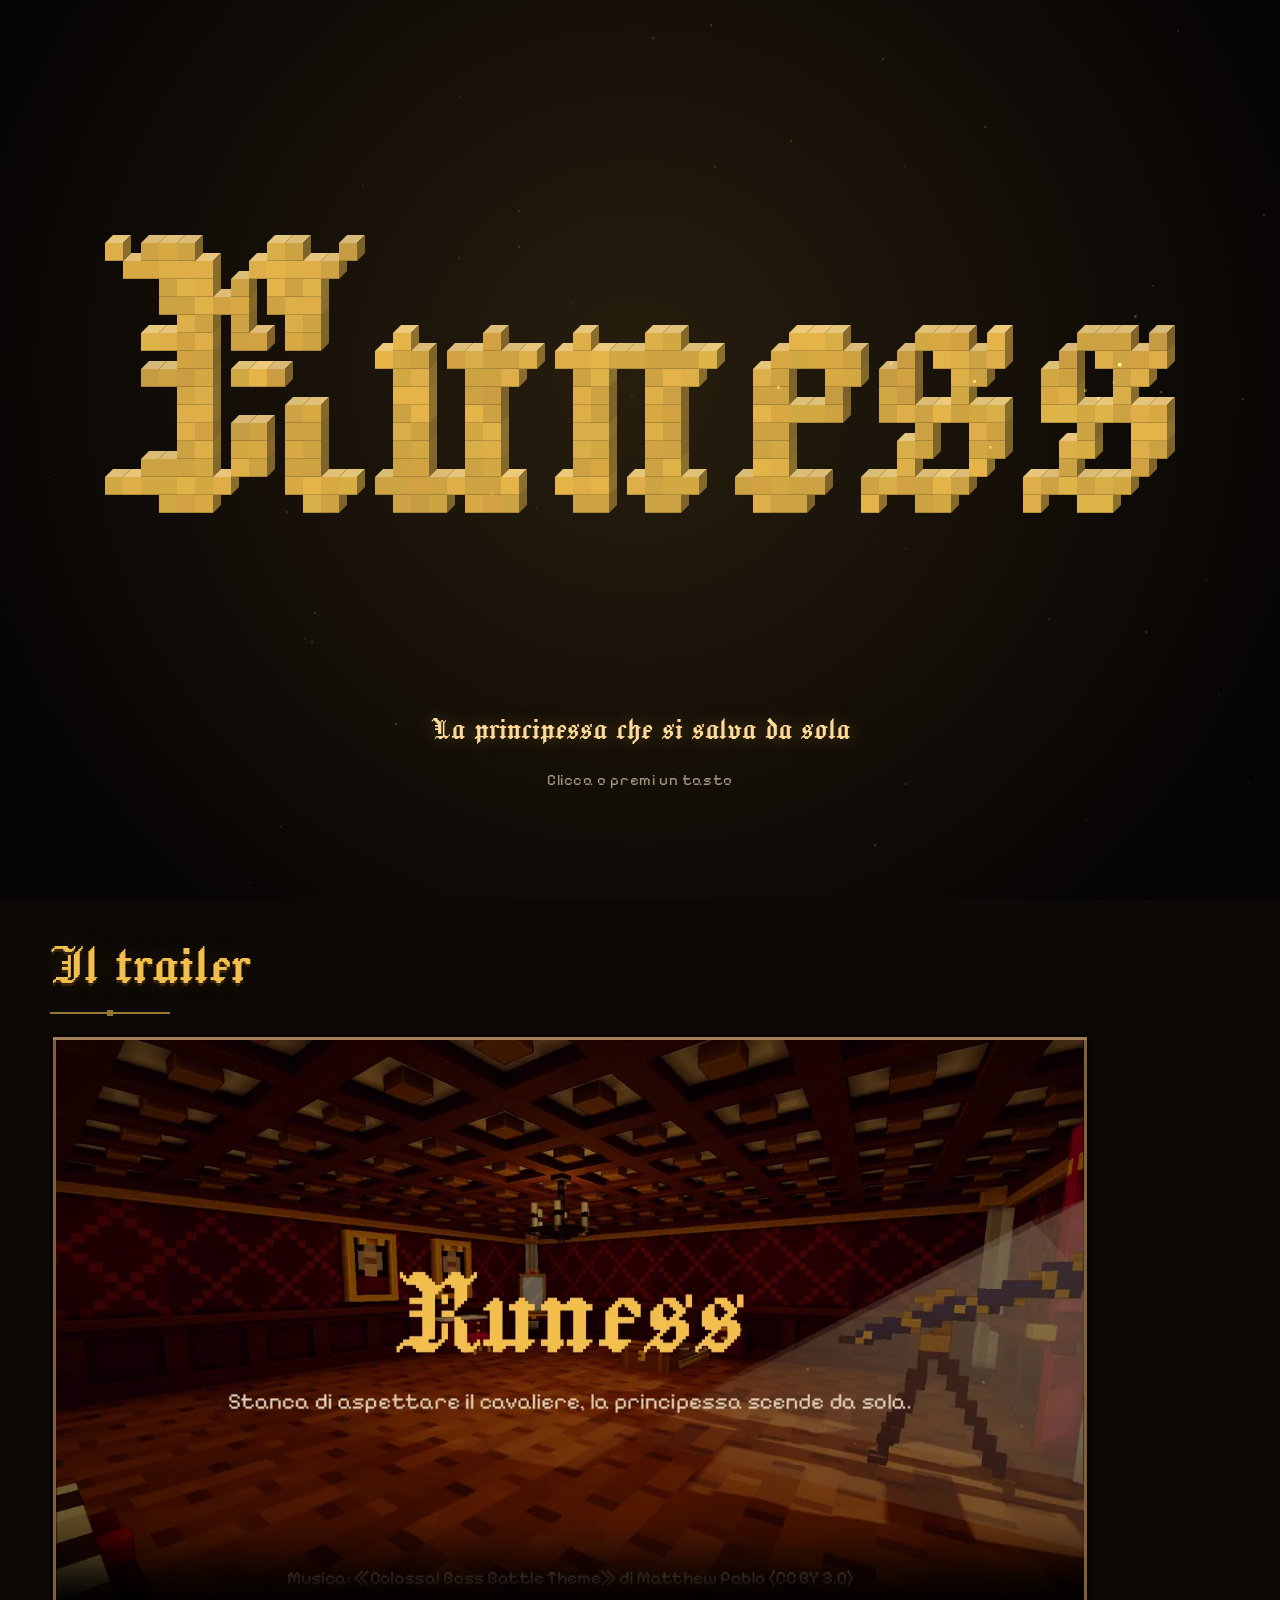
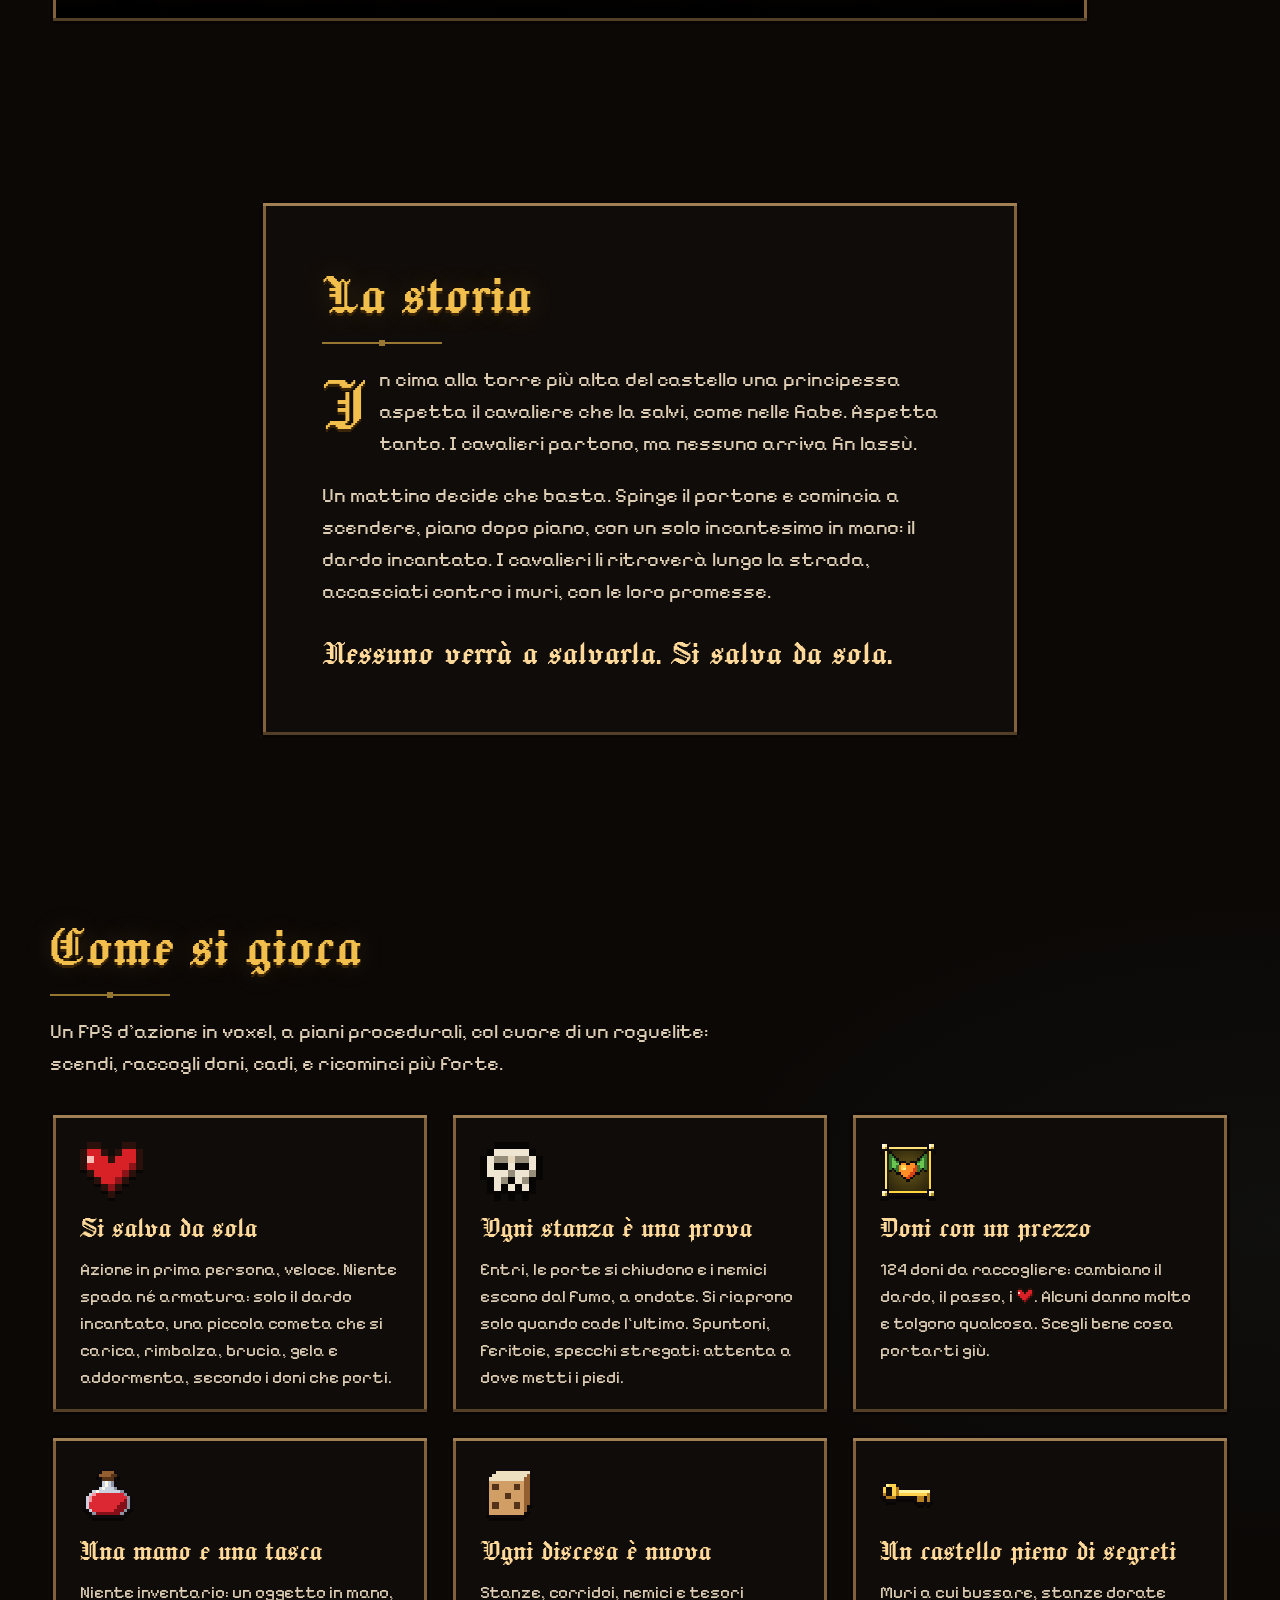
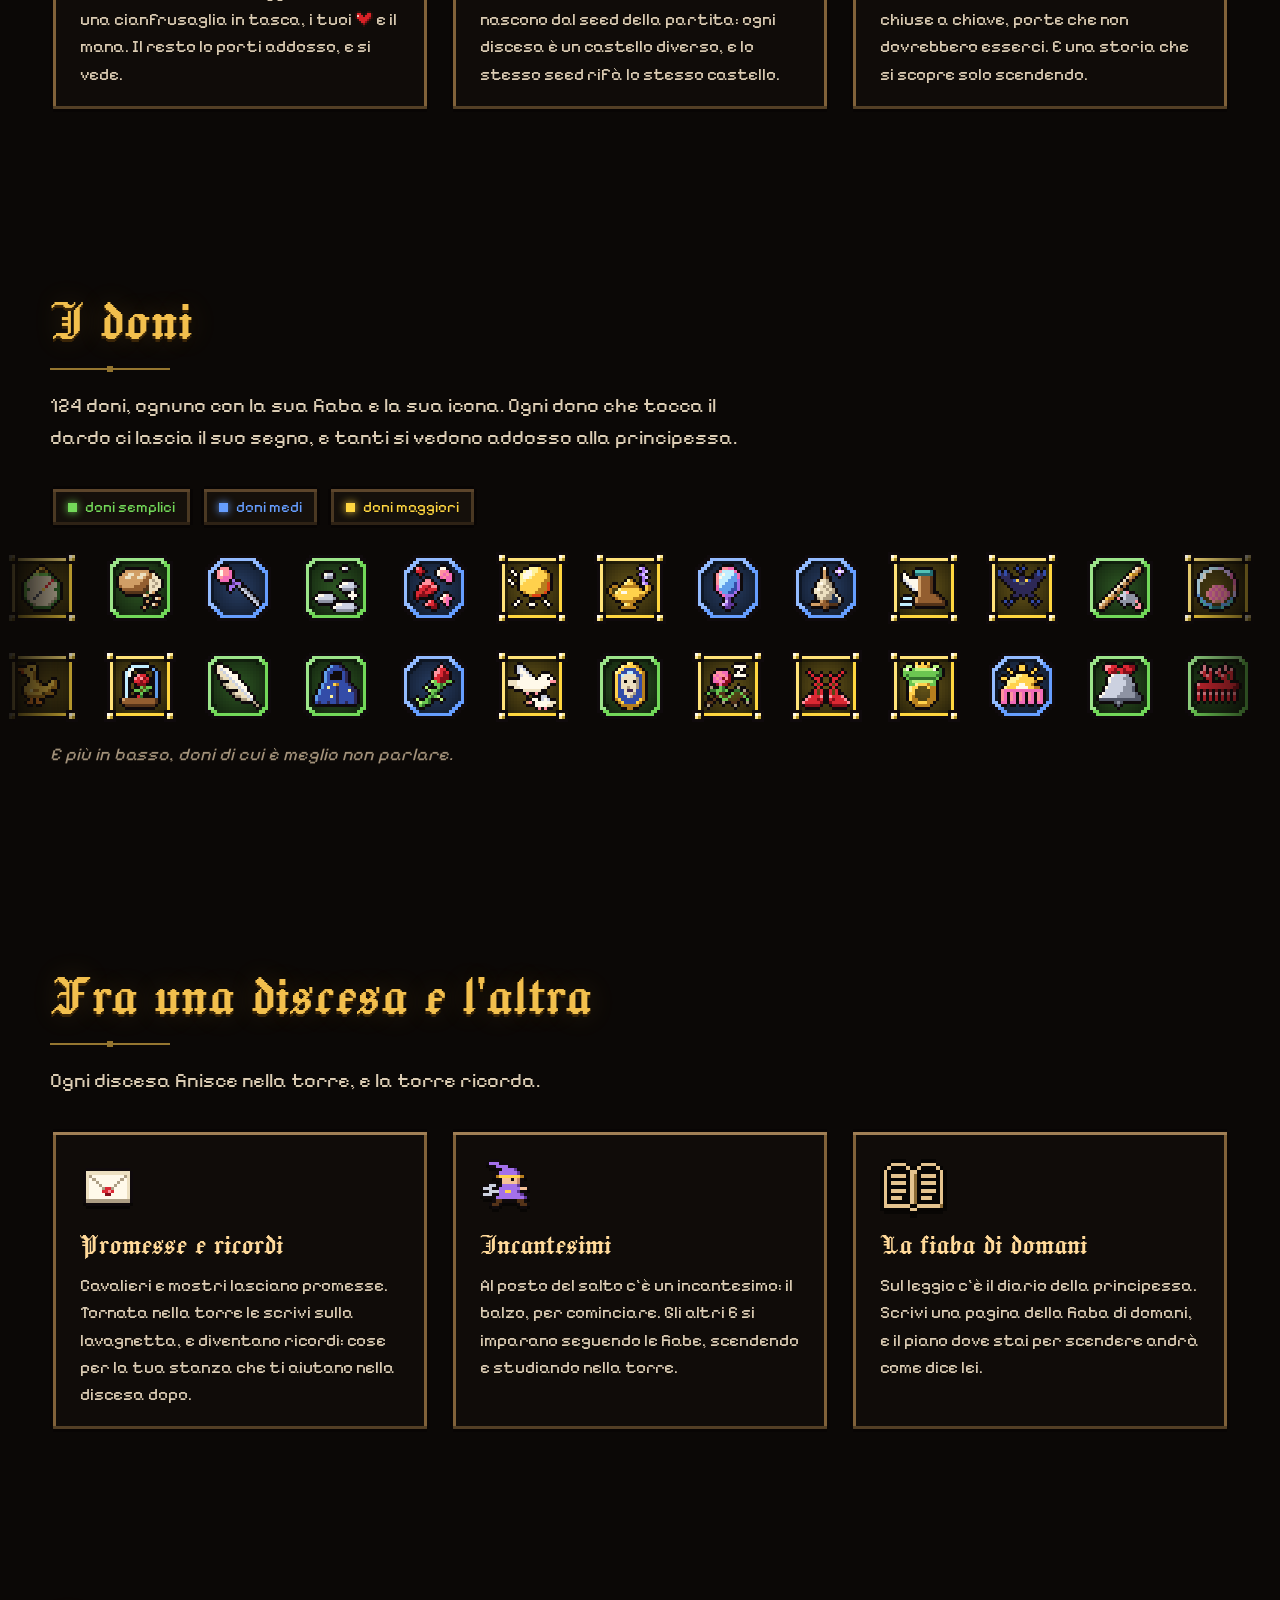
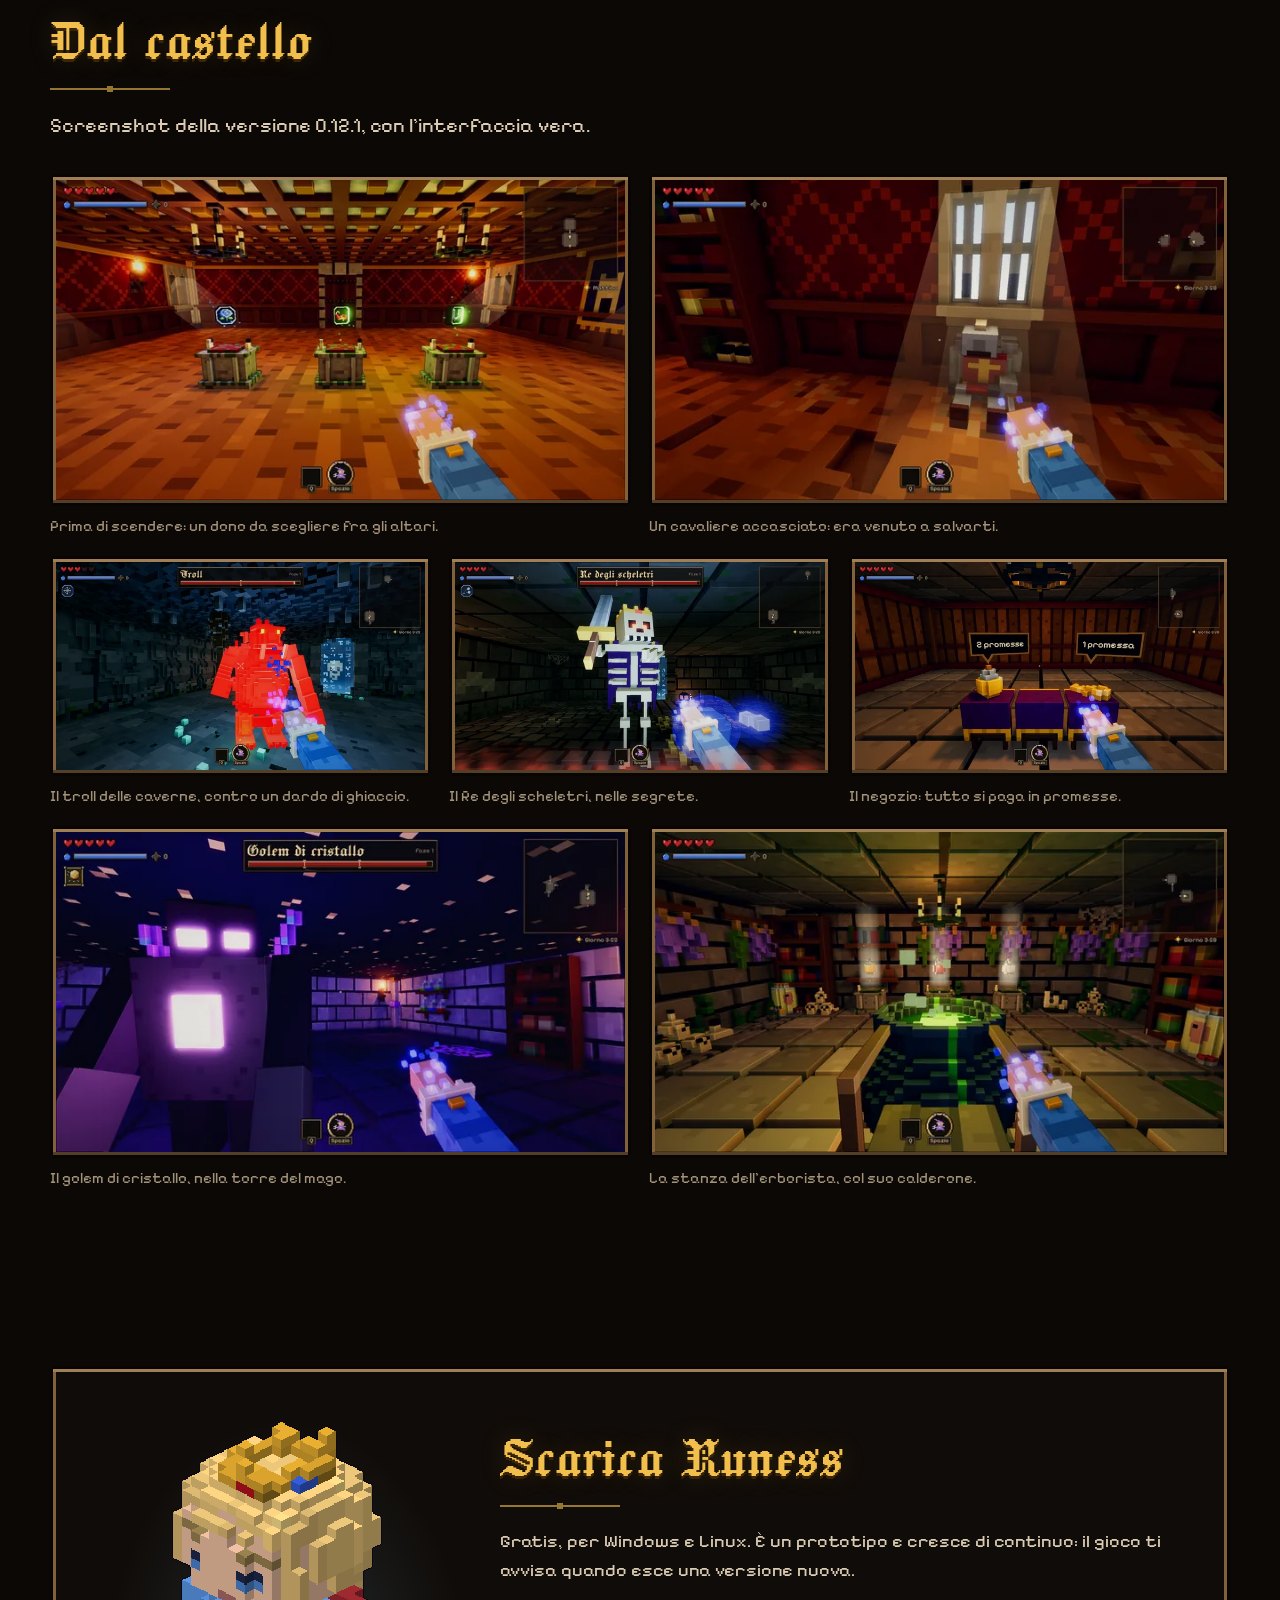
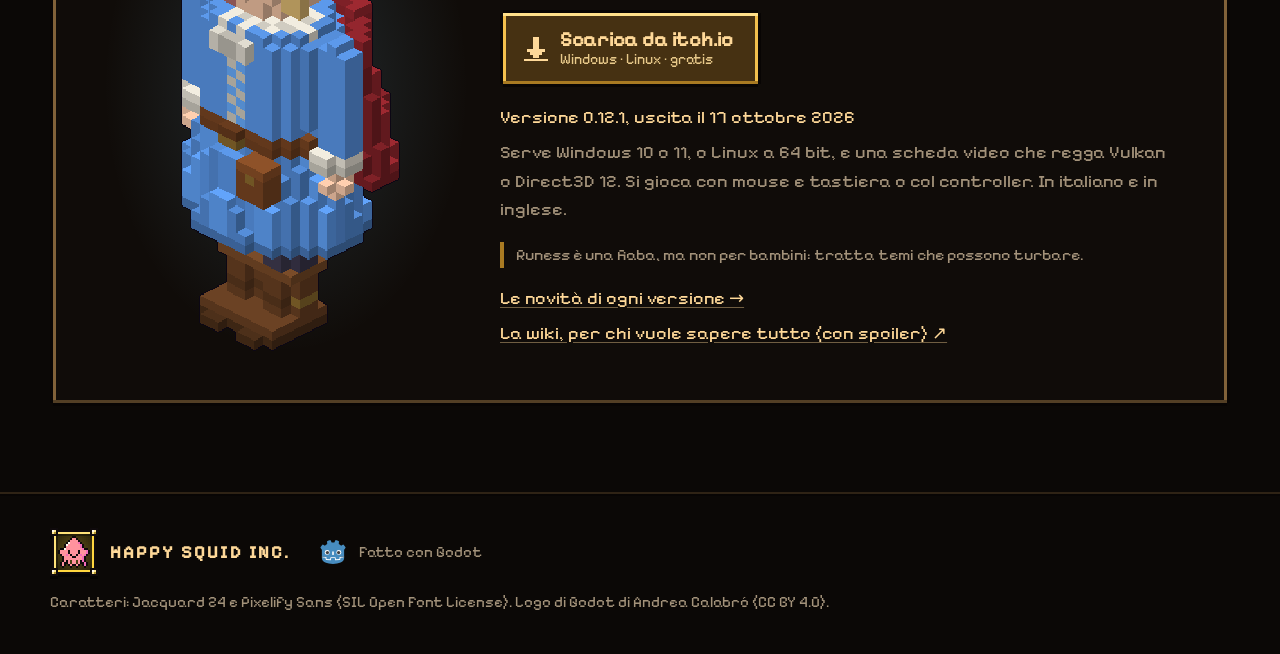
==== commit dd777c46: "Sito della versione 0.12.1: via ambienti, bestiario e stanze; il calamaro nel piede" ====
--- a/it/index.html
+++ b/it/index.html
@@ -56,8 +56,6 @@
 		<nav class="nav" id="nav">
 			<a href="#story">La storia</a>
 			<a href="#play">Come si gioca</a>
-			<a href="#world">Il castello</a>
-			<a href="#bestiary">Bestiario</a>
 			<a href="#gifts">Doni</a>
 			<a href="#screens">Immagini</a>
 			<a href="changelog.html">Novità</a>
@@ -89,7 +87,6 @@
 			</div>
 			<p class="hero-meta"><span class="badge">Versione 0.12.1 · 17 ottobre 2026</span><span>Prototipo in sviluppo, aggiornato spesso</span></p>
 		</div>
-		<div class="hero-princess" aria-hidden="true"><img class="princess" src="../img/princess.png" alt="" width="204" height="472"><span class="hero-glow"></span></div>
 	</div>
 </section>
 
@@ -127,79 +124,6 @@
 			<article class="card reveal"><img class="icon" src="../img/icon_potion.png" alt="" width="72" height="72"><h3>Una mano e una tasca</h3><p>Niente inventario: un oggetto in mano, una cianfrusaglia in tasca, i tuoi <img class="heart" src="../img/heart.png" alt="♥"> e il mana. Il resto lo porti addosso, e si vede.</p></article>
 			<article class="card reveal"><img class="icon" src="../img/icon_die.png" alt="" width="72" height="72"><h3>Ogni discesa è nuova</h3><p>Stanze, corridoi, nemici e tesori nascono dal seed della partita: ogni discesa è un castello diverso, e lo stesso seed rifà lo stesso castello.</p></article>
 			<article class="card reveal"><img class="icon" src="../img/icon_key.png" alt="" width="72" height="72"><h3>Un castello pieno di segreti</h3><p>Muri a cui bussare, stanze dorate chiuse a chiave, porte che non dovrebbero esserci. E una storia che si scopre solo scendendo.</p></article>
-		</div>
-		<div class="rooms frame reveal">
-			<div>
-				<h3>Stanze che non ti aspetti</h3>
-				<p>Fra un'arena e l'altra il castello ha i suoi incontri: il negozio, dove tutto si paga in promesse, la fontana che cura, il cavaliere accasciato, e stanze che si fanno trovare quando vogliono loro.</p>
-				<ul class="chips"><li>il pozzo del ranocchio</li><li>la fata madrina</li><li>la casetta di marzapane</li><li>i cristalli che cantano</li><li>l'uccello d'oro</li><li>il cavaliere in catene</li><li>il forziere maledetto</li><li>il gufo sapiente</li><li>la sala della sfida</li><li>il calderone dell'erborista</li></ul>
-			</div>
-			<div>
-				<h3>E nei corridoi</h3>
-				<ul class="chips"><li>teste di drago</li><li>pendoli</li><li>botole</li><li>rovi</li><li>gabbie</li><li>bocchette che soffiano via il mana</li><li>spuntoni</li><li>feritoie</li><li>lastre che crollano</li><li>specchi stregati</li></ul>
-			</div>
-		</div>
-	</div>
-</section>
-
-<section class="section world" id="world" aria-labelledby="world-title">
-	<div class="wrap">
-		<h2 class="section-title" id="world-title">Il castello</h2>
-		<p class="lead">Sotto la torre il castello cambia faccia a ogni discesa: ogni piano ha il suo ambiente, coi suoi mostri, le sue luci e i suoi guardiani.</p>
-		<div class="biomes">
-<article class="biome" style="--fog:#1f1c24"><div class="biome-art"><img src="../img/room_dungeon.png" alt="I sotterranei" loading="lazy" width="436" height="312"></div><div class="biome-body"><h3>I sotterranei</h3><p>Pietra e terra battuta, catene e stendardi, ossa negli angoli: il castello com'era una volta, sotto.</p><p class="biome-mobs"><span>Ci vivono:</span> Goblin, Scheletro arciere, Ratto gigante, Ghoul</p></div></article>
-<article class="biome" style="--fog:#291f1a"><div class="biome-art"><img src="../img/room_noble.png" alt="Le stanze nobiliari" loading="lazy" width="436" height="312"></div><div class="biome-body"><h3>Le stanze nobiliari</h3><p>Parquet, marmo a scacchi, tappezzerie rosse e ritratti che ti guardano passare. Più luce, ma non meno pericoli.</p><p class="biome-mobs"><span>Ci vivono:</span> Goblin, Scheletro guerriero, Pollo volante, Spettro</p></div></article>
-<article class="biome" style="--fog:#0f171a"><div class="biome-art"><img src="../img/room_caves.png" alt="Le caverne" loading="lazy" width="428" height="310"></div><div class="biome-body"><h3>Le caverne</h3><p>Roccia grezza e stalattiti, pozze d'acqua, cristalli e funghetti che fanno luce verde. Niente finestre: solo lanterne posate a terra.</p><p class="biome-mobs"><span>Ci vivono:</span> Lupo, Ragno gigante, Ratto gigante, Verme</p></div></article>
-<article class="biome" style="--fog:#1a122b"><div class="biome-art"><img src="../img/room_tower.png" alt="La torre del mago" loading="lazy" width="436" height="312"></div><div class="biome-body"><h3>La torre del mago</h3><p>Volta blu con le stelle, cerchi di rune che brillano, librerie, alambicchi e sfere di cristallo: qui le stanze fanno magie da sole.</p><p class="biome-mobs"><span>Ci vivono:</span> Elementale del fuoco, Grimorio volante, Elementale del ghiaccio, Spettro</p></div></article>
-<article class="biome" style="--fog:#141c17"><div class="biome-art"><img src="../img/room_prison.png" alt="Le segrete del castello" loading="lazy" width="436" height="312"></div><div class="biome-body"><h3>Le segrete del castello</h3><p>Acciottolato bagnato, celle con le sbarre, catene e paglia marcia. Buie, e senza finestre.</p><p class="biome-mobs"><span>Ci vivono:</span> Scheletro guerriero, Zombie, Scheletro arciere, Ratto gigante</p></div></article>
-			<article class="biome biome-more">
-				<div class="biome-art"><span aria-hidden="true">?</span></div>
-				<div class="biome-body"><h3>E più giù?</h3><p>Il castello scende più in basso di così. Quello che c'è, lo scopri scendendo.</p></div>
-			</article>
-		</div>
-	</div>
-</section>
-
-<section class="section bestiary" id="bestiary" aria-labelledby="bestiary-title">
-	<div class="wrap">
-		<h2 class="section-title" id="bestiary-title">Il bestiario</h2>
-		<p class="lead">Mostri delle fiabe fatti di voxel, a pezzi e animati, ognuno col suo modo di muoversi e di colpire. Nel gioco sono 53: questi sono i primi che incontrerai.</p>
-		<div class="mobs">
-<figure class="mob"><img src="../img/enemy_goblin.png" alt="" loading="lazy" width="76" height="100"><figcaption>Goblin</figcaption></figure>
-<figure class="mob"><img src="../img/enemy_skeleton.png" alt="" loading="lazy" width="72" height="146"><figcaption>Scheletro arciere</figcaption></figure>
-<figure class="mob"><img src="../img/enemy_rat.png" alt="" loading="lazy" width="70" height="38"><figcaption>Ratto gigante</figcaption></figure>
-<figure class="mob"><img src="../img/enemy_ghoul.png" alt="" loading="lazy" width="62" height="57"><figcaption>Ghoul</figcaption></figure>
-<figure class="mob"><img src="../img/enemy_bomber.png" alt="" loading="lazy" width="84" height="112"><figcaption>Goblin bombarolo</figcaption></figure>
-<figure class="mob"><img src="../img/enemy_skeleton_warrior.png" alt="" loading="lazy" width="68" height="148"><figcaption>Scheletro guerriero</figcaption></figure>
-<figure class="mob"><img src="../img/enemy_chicken.png" alt="" loading="lazy" width="56" height="45"><figcaption>Pollo volante</figcaption></figure>
-<figure class="mob"><img src="../img/enemy_ghost.png" alt="" loading="lazy" width="72" height="90"><figcaption>Spettro</figcaption></figure>
-<figure class="mob"><img src="../img/enemy_magpie.png" alt="" loading="lazy" width="54" height="36"><figcaption>Gazza ladra</figcaption></figure>
-<figure class="mob"><img src="../img/enemy_wolf.png" alt="" loading="lazy" width="70" height="52"><figcaption>Lupo</figcaption></figure>
-<figure class="mob"><img src="../img/enemy_spider.png" alt="" loading="lazy" width="82" height="55"><figcaption>Ragno gigante</figcaption></figure>
-<figure class="mob"><img src="../img/enemy_worm.png" alt="" loading="lazy" width="74" height="48"><figcaption>Verme</figcaption></figure>
-<figure class="mob"><img src="../img/enemy_puffball.png" alt="" loading="lazy" width="68" height="70"><figcaption>Vescia</figcaption></figure>
-<figure class="mob"><img src="../img/enemy_boar.png" alt="" loading="lazy" width="56" height="43"><figcaption>Cinghiale</figcaption></figure>
-<figure class="mob"><img src="../img/enemy_wyvern.png" alt="" loading="lazy" width="72" height="47"><figcaption>Viverna</figcaption></figure>
-<figure class="mob"><img src="../img/enemy_fire_elemental.png" alt="" loading="lazy" width="84" height="130"><figcaption>Elementale del fuoco</figcaption></figure>
-<figure class="mob"><img src="../img/enemy_grimoire.png" alt="" loading="lazy" width="114" height="64"><figcaption>Grimorio volante</figcaption></figure>
-<figure class="mob"><img src="../img/enemy_ice_elemental.png" alt="" loading="lazy" width="64" height="84"><figcaption>Elementale del ghiaccio</figcaption></figure>
-<figure class="mob"><img src="../img/enemy_candle.png" alt="" loading="lazy" width="68" height="108"><figcaption>Candela stregata</figcaption></figure>
-<figure class="mob"><img src="../img/enemy_jelly.png" alt="" loading="lazy" width="100" height="84"><figcaption>Gelatina</figcaption></figure>
-<figure class="mob"><img src="../img/enemy_zombie.png" alt="" loading="lazy" width="60" height="140"><figcaption>Zombie</figcaption></figure>
-<figure class="mob"><img src="../img/enemy_cockatrice.png" alt="" loading="lazy" width="52" height="47"><figcaption>Coccatrice</figcaption></figure>
-		</div>
-		<h3 class="sub-title">Prima di ogni scala, un guardiano</h3>
-		<p class="lead">Troll, ettin, maghi del fuoco, re d'ossa: ogni guardiano ha le sue fasi, le sue combo e un anello di luce a terra che ti dice dove sta per colpire. Leggilo, scansati, colpisci.</p>
-		<div class="guardians">
-<figure class="guardian"><img src="../img/enemy_troll.png" alt="" loading="lazy" width="144" height="188"><figcaption>Troll</figcaption></figure>
-<figure class="guardian"><img src="../img/enemy_ettin.png" alt="" loading="lazy" width="168" height="198"><figcaption>Ettin</figcaption></figure>
-<figure class="guardian"><img src="../img/enemy_great_serpent.png" alt="" loading="lazy" width="64" height="100"><figcaption>Il serpente gigante</figcaption></figure>
-<figure class="guardian"><img src="../img/enemy_mage.png" alt="" loading="lazy" width="130" height="238"><figcaption>Mago del fuoco</figcaption></figure>
-<figure class="guardian"><img src="../img/enemy_bog_troll.png" alt="" loading="lazy" width="144" height="188"><figcaption>Troll di palude</figcaption></figure>
-<figure class="guardian"><img src="../img/enemy_crystal_golem.png" alt="" loading="lazy" width="152" height="206"><figcaption>Golem di cristallo</figcaption></figure>
-<figure class="guardian"><img src="../img/enemy_genie.png" alt="" loading="lazy" width="66" height="106"><figcaption>Il genio della lampada</figcaption></figure>
-<figure class="guardian"><img src="../img/enemy_witch.png" alt="" loading="lazy" width="82" height="78"><figcaption>La strega</figcaption></figure>
-<figure class="guardian"><img src="../img/enemy_skeleton_king.png" alt="" loading="lazy" width="104" height="208"><figcaption>Re degli scheletri</figcaption></figure>
 		</div>
 	</div>
 </section>
@@ -272,9 +196,11 @@
 
 <footer class="footer">
 	<div class="wrap footer-in">
-		<p><img src="../img/icon.png" alt="" width="24" height="24"> Fatto con Godot da HAPPY SQUID INC.</p>
-		<p class="muted">Questo sito è fatto dal codice del gioco, versione 0.12.1: nomi, numeri e immagini sono quelli veri.</p>
-		<p class="muted">Caratteri: Jacquard 24 e Pixelify Sans (SIL Open Font License).</p>
+		<p class="footer-brand">
+			<span class="maker"><img src="../img/happy_squid.png" alt="" width="72" height="72">HAPPY SQUID INC.</span>
+			<span class="godot"><img src="../img/godot_logo.svg" alt="" width="28" height="28">Fatto con Godot</span>
+		</p>
+		<p class="muted">Caratteri: Jacquard 24 e Pixelify Sans (SIL Open Font License). Logo di Godot di Andrea Calabró (CC BY 4.0).</p>
 	</div>
 </footer>
 
--- a/style.css
+++ b/style.css
@@ -65,7 +65,7 @@
 /* I cuori dei testi e le icone in pixel art */
 .heart { height: 0.95em; width: auto; vertical-align: -0.12em; image-rendering: pixelated; }
 .icon { width: 64px; height: auto; image-rendering: pixelated; display: block; }
-.princess, .mob img, .guardian img, .biome-art img, .strip img { image-rendering: pixelated; }
+.princess, .strip img { image-rendering: pixelated; }
 
 /* --- Cornici e pulsanti --------------------------------------------------- */
 .frame { border: calc(2 * var(--px)) solid transparent; border-image: var(--frame) 2 fill / calc(2 * var(--px)) stretch; }
@@ -155,7 +155,6 @@
 		linear-gradient(var(--gold), var(--gold)) 50% 0 / 6px 6px no-repeat;
 	opacity: 0.6;
 }
-.sub-title { font: clamp(30px, 4.4vw, 46px)/1.05 var(--title); color: var(--accent); margin: 72px 0 12px; }
 .lead { font-size: clamp(17px, 2vw, 20px); color: var(--text); max-width: 60ch; margin-bottom: 32px; }
 
 /* --- Hero ------------------------------------------------------------------ */
@@ -169,7 +168,8 @@
 		linear-gradient(0deg, var(--bg) 0%, transparent 32%),
 		linear-gradient(180deg, rgba(11, 8, 6, 0.7) 0%, transparent 18%);
 }
-.hero-in { display: grid; grid-template-columns: minmax(0, 1.25fr) minmax(0, 0.75fr); align-items: end; gap: 24px; padding: 72px 0 88px; }
+.hero-in { padding: 72px 0 88px; }
+.hero-copy { max-width: 720px; }
 .kicker { font: italic 400 clamp(18px, 2.2vw, 22px)/1.3 var(--body); color: var(--dim); margin-bottom: 8px; }
 .title {
 	font: clamp(84px, 16vw, 184px)/0.86 var(--title); color: var(--gold); letter-spacing: 0.01em;
@@ -182,9 +182,6 @@
 .cta { display: flex; flex-wrap: wrap; gap: 14px; margin: 28px 0 22px; }
 .hero-meta { display: flex; flex-wrap: wrap; align-items: center; gap: 8px 14px; color: var(--dim); font-size: 15px; margin: 0; }
 .badge { padding: 4px 12px; border: calc(2 * var(--px)) solid transparent; border-image: var(--frame-chip) 2 fill / calc(2 * var(--px)) stretch; color: var(--accent); }
-.hero-princess { position: relative; justify-self: center; align-self: end; }
-.hero-princess .princess { width: clamp(150px, 20vw, 260px); height: auto; position: relative; z-index: 1; animation: bob 5s ease-in-out infinite; filter: drop-shadow(0 18px 18px rgba(0, 0, 0, 0.6)); }
-.hero-glow { position: absolute; left: 50%; bottom: -10%; width: 180%; aspect-ratio: 1; transform: translateX(-50%); background: radial-gradient(closest-side, rgba(143, 216, 255, 0.22), rgba(143, 216, 255, 0.06) 60%, transparent); z-index: 0; }
 
 @keyframes candle {
 	0%, 100% { opacity: 1; }
@@ -199,8 +196,7 @@
 @keyframes bob { 0%, 100% { transform: translateY(0); } 50% { transform: translateY(-10px); } }
 
 @media (max-width: 760px) {
-	.hero-in { grid-template-columns: 1fr; padding: 48px 0 64px; }
-	.hero-princess { display: none; }
+	.hero-in { padding: 48px 0 64px; }
 	.hero-bg img { object-position: 70% 40%; }
 	.hero-bg::after { background: linear-gradient(0deg, var(--bg) 0%, rgba(11, 8, 6, 0.78) 45%, rgba(11, 8, 6, 0.6) 100%); }
 	.btn-big { width: 100%; }
@@ -237,10 +233,6 @@
 .card h3 { font: 32px/1.05 var(--title); color: var(--accent); margin-bottom: 10px; }
 .card p { color: var(--text); font-size: 17px; margin: 0; }
 
-.rooms { display: grid; grid-template-columns: minmax(0, 1.5fr) minmax(0, 1fr); gap: 32px; margin-top: 28px; padding: 28px; }
-.rooms h3 { font: 32px/1.05 var(--title); color: var(--accent); margin-bottom: 10px; }
-@media (max-width: 860px) { .rooms { grid-template-columns: 1fr; padding: 20px; } }
-
 .chips { list-style: none; margin: 0; padding: 0; display: flex; flex-wrap: wrap; gap: 8px; }
 .chips li {
 	padding: 3px 12px; font-size: 15px; color: var(--text);
@@ -249,44 +241,6 @@
 .tiers { margin-bottom: 8px; }
 .tiers .tier { color: var(--tier); }
 .tiers .tier::before { content: ""; display: inline-block; width: 9px; height: 9px; margin-right: 8px; background: var(--tier); box-shadow: 0 0 8px var(--tier); }
-
-/* --- Ambienti --------------------------------------------------------------- */
-.biomes { display: grid; grid-template-columns: repeat(auto-fill, minmax(min(100%, 340px), 1fr)); gap: 22px; }
-.biome {
-	display: flex; flex-direction: column;
-	border: calc(2 * var(--px)) solid transparent; border-image: var(--frame) 2 fill / calc(2 * var(--px)) stretch;
-}
-.biome-art {
-	display: grid; place-items: center; aspect-ratio: 436 / 312; padding: 12px;
-	background: radial-gradient(closest-side, color-mix(in srgb, var(--fog, #333) 55%, transparent), transparent), var(--well);
-	overflow: hidden;
-}
-.biome-art img { width: 100%; height: 100%; object-fit: contain; transition: transform 0.4s ease; }
-.biome:hover .biome-art img { transform: scale(1.04); }
-.biome-body { padding: 16px 18px 18px; }
-.biome-body h3 { font: 32px/1.05 var(--title); color: var(--accent); margin-bottom: 8px; }
-.biome-body p { font-size: 16.5px; margin-bottom: 10px; }
-.biome-mobs { color: var(--dim); font-size: 15px !important; margin: 0 !important; }
-.biome-mobs span { color: var(--lit); }
-.biome-more .biome-art { background: radial-gradient(closest-side, rgba(110, 60, 140, 0.25), transparent), #050304; }
-.biome-more .biome-art span { font: 160px/1 var(--title); color: rgba(242, 191, 77, 0.28); text-shadow: 0 0 40px rgba(110, 60, 140, 0.6); animation: candle 5s infinite; }
-
-/* --- Bestiario ---------------------------------------------------------------- */
-.mobs { display: grid; grid-template-columns: repeat(auto-fill, minmax(118px, 1fr)); gap: 12px; }
-.mob, .guardian { margin: 0; display: flex; flex-direction: column; align-items: center; text-align: center; }
-.mob img { height: 92px; width: 100%; object-fit: contain; object-position: center bottom; transition: transform 0.18s ease; }
-.mob:hover img { transform: translateY(-4px) scale(1.06); }
-.mob figcaption { font-size: 14px; color: var(--dim); margin-top: 6px; line-height: 1.25; }
-.guardians { display: grid; grid-template-columns: repeat(auto-fill, minmax(min(46%, 190px), 1fr)); gap: 18px; }
-.guardian {
-	padding: 18px 12px 12px;
-	border: calc(2 * var(--px)) solid transparent; border-image: var(--frame) 2 fill / calc(2 * var(--px)) stretch;
-	background: radial-gradient(60% 50% at 50% 70%, rgba(214, 163, 82, 0.12), transparent);
-	background-clip: padding-box;
-}
-.guardian img { height: 150px; width: 100%; object-fit: contain; object-position: center bottom; filter: drop-shadow(0 8px 6px rgba(0, 0, 0, 0.5)); transition: transform 0.2s ease; }
-.guardian:hover img { transform: scale(1.05); }
-.guardian figcaption { font: 26px/1.05 var(--title); color: var(--accent); margin-top: 10px; }
 
 /* --- Doni -------------------------------------------------------------------- */
 .strips { display: grid; gap: 14px; margin: 18px 0 8px; mask-image: linear-gradient(90deg, transparent, #000 8%, #000 92%, transparent); -webkit-mask-image: linear-gradient(90deg, transparent, #000 8%, #000 92%, transparent); }
@@ -333,8 +287,14 @@
 
 /* --- Piede ------------------------------------------------------------------ */
 .footer { border-top: 2px solid var(--outline); box-shadow: 0 -2px 0 rgba(128, 97, 57, 0.3); padding: 32px 0 40px; font-size: 15px; }
-.footer-in p { margin: 0 0 6px; }
-.footer-in img { vertical-align: -6px; image-rendering: pixelated; margin-right: 6px; }
+.footer-in p { margin: 0; }
+.footer-brand { display: flex; flex-wrap: wrap; align-items: center; gap: 12px 28px; margin-bottom: 14px !important; }
+.footer-brand span { display: inline-flex; align-items: center; gap: 12px; }
+.footer-brand img { flex: none; }
+.maker { font-weight: 600; font-size: 18px; letter-spacing: 0.12em; color: var(--accent); }
+.maker img { width: 48px; height: 48px; image-rendering: pixelated; filter: drop-shadow(0 3px 0 rgba(0, 0, 0, 0.5)); }
+.godot { color: var(--dim); }
+.godot img { width: 28px; height: 28px; }
 
 /* --- Comparsa delle sezioni -------------------------------------------------- */
 .js .reveal { opacity: 0; transform: translateY(14px); transition: opacity 0.6s ease, transform 0.6s ease; }
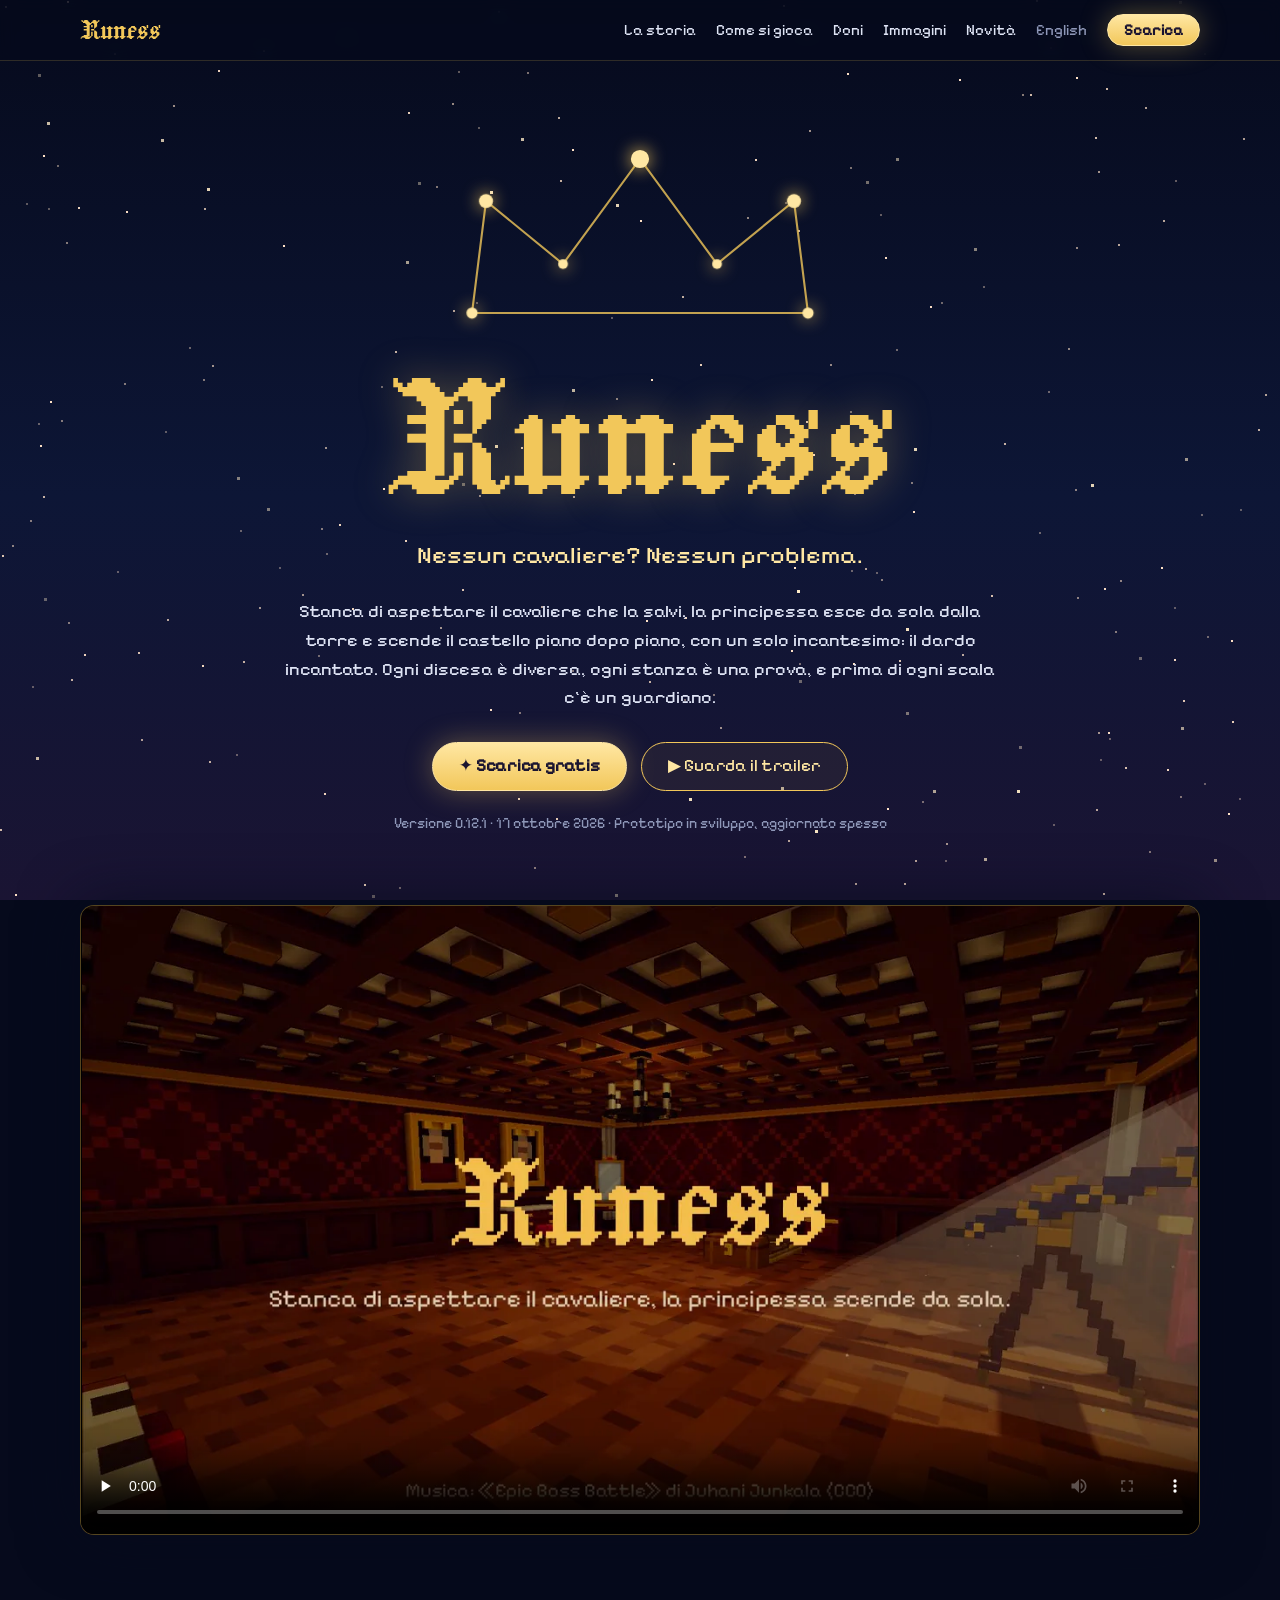
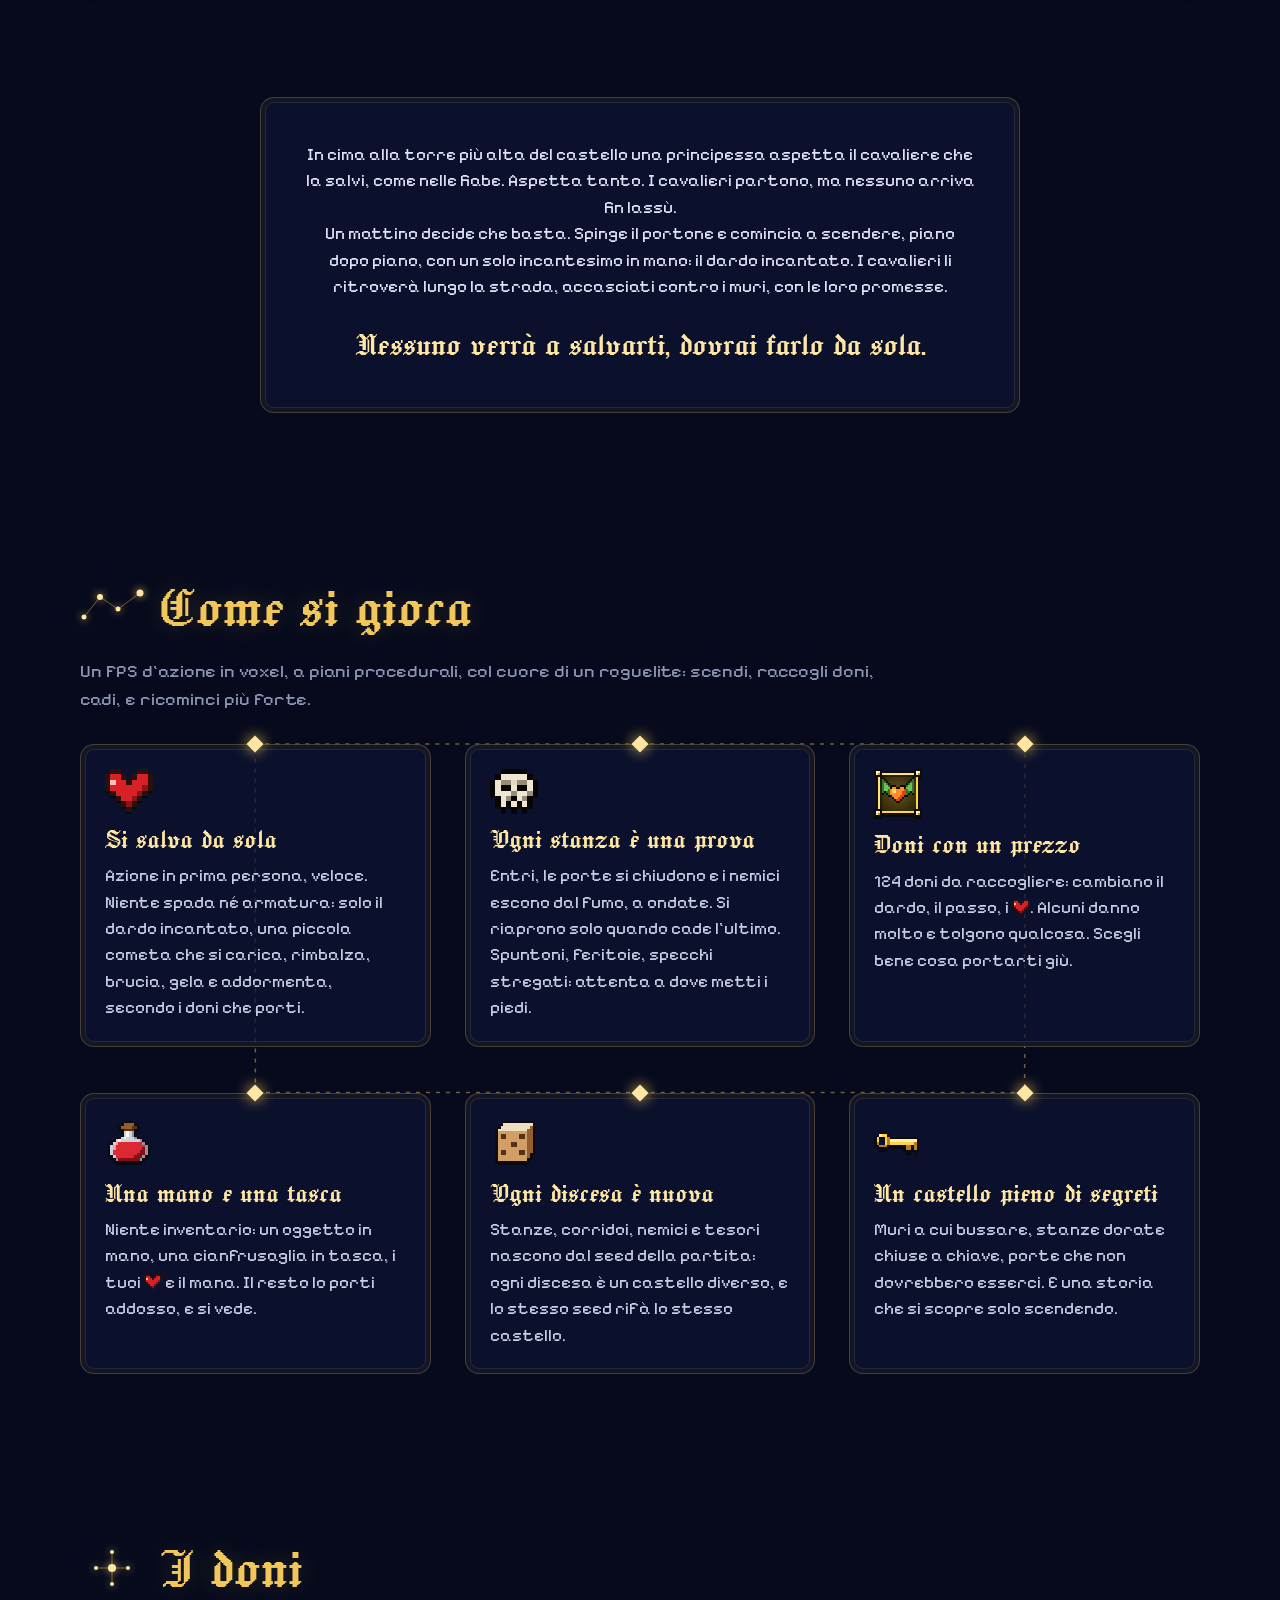
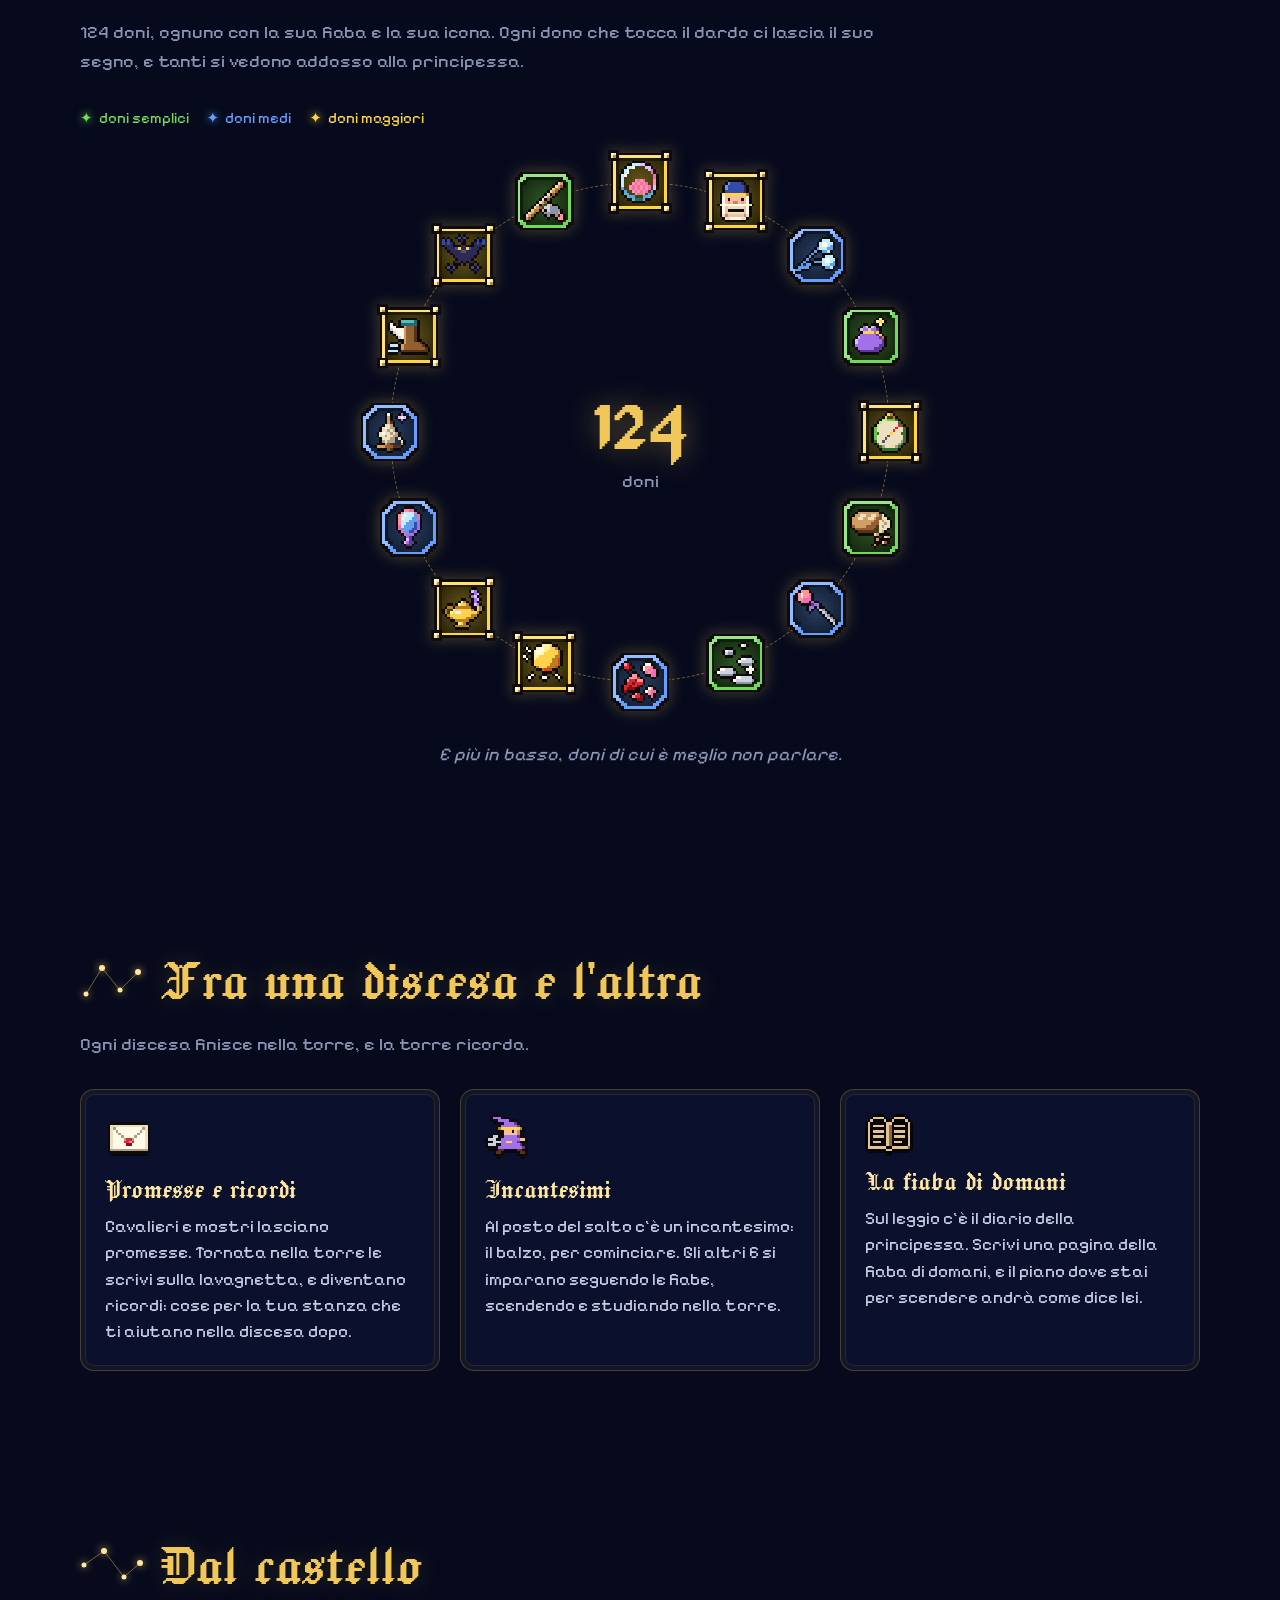
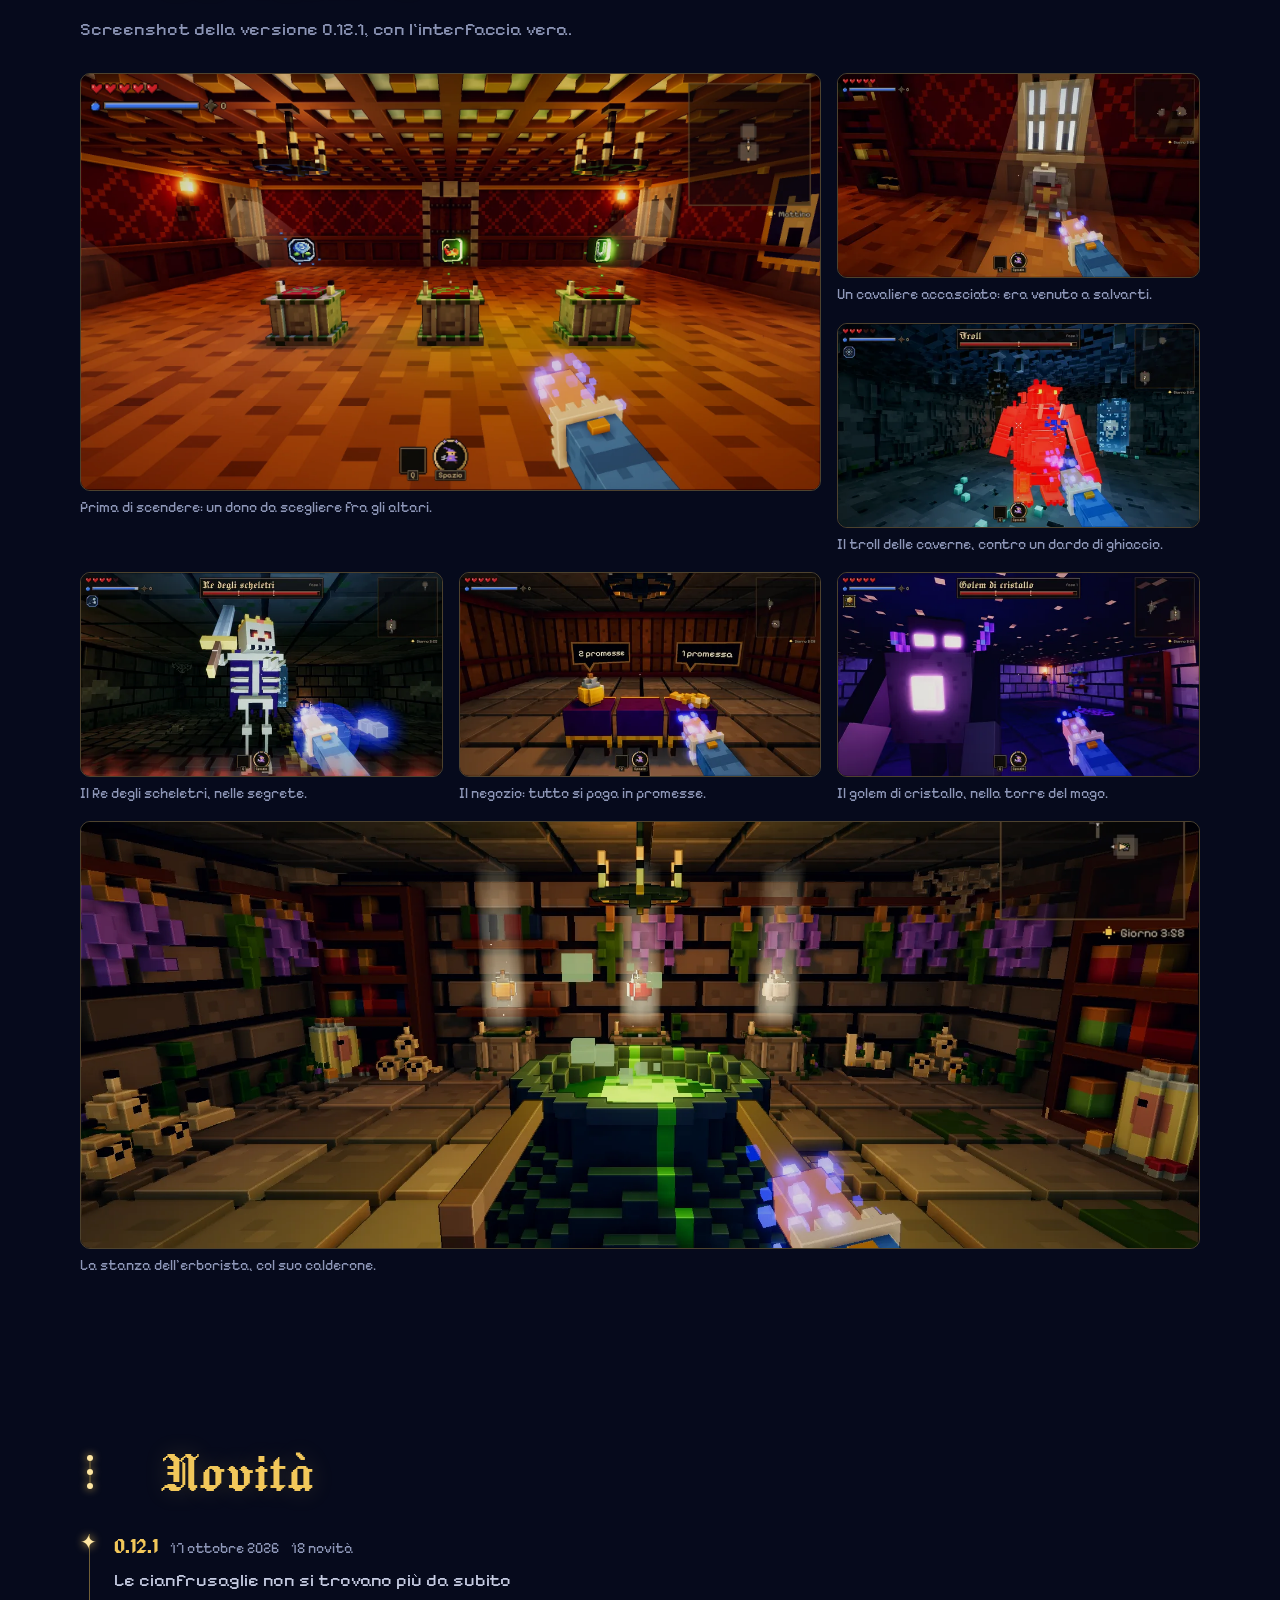
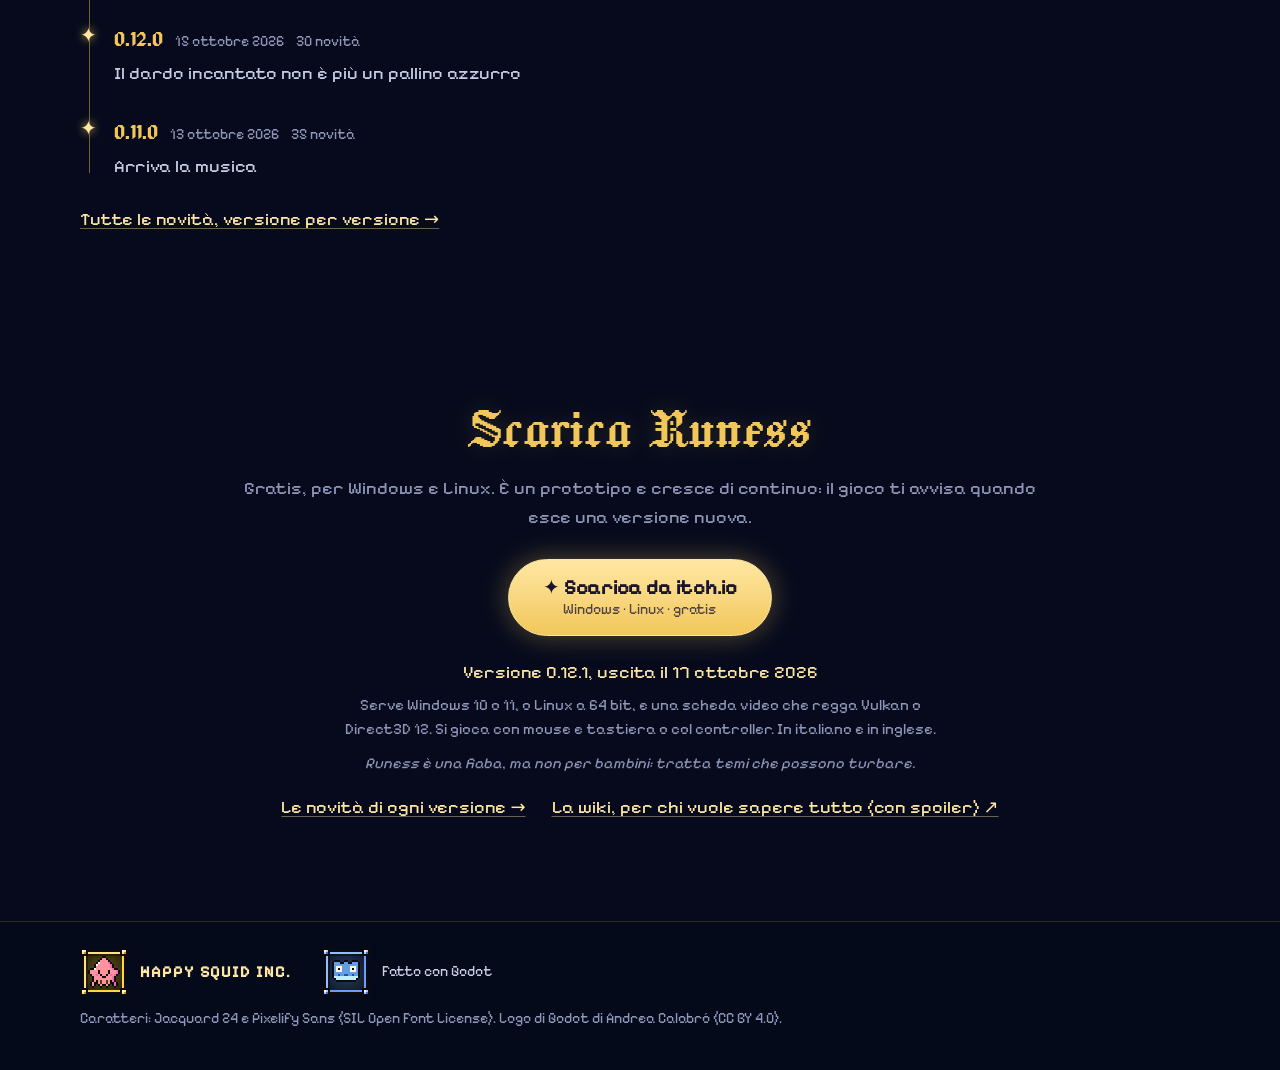
==== commit e5b1a167: "Sito della versione 0.12.1: il cielo stellato, il trailer rush, Nessun cavaliere? Nessun problema." ====
--- a/it/index.html
+++ b/it/index.html
@@ -3,7 +3,7 @@
 <head>
 <meta charset="utf-8">
 <meta name="viewport" content="width=device-width, initial-scale=1">
-<title>Runess — la principessa che si salva da sola</title>
+<title>Runess — Nessun cavaliere? Nessun problema.</title>
 <meta name="description" content="Sparatutto in prima persona a piani procedurali, in voxel: una principessa stanca di aspettare il cavaliere scende da sola il castello, armata di un dardo incantato. Gratis per Windows e Linux.">
 <link rel="canonical" href="https://yanez86.github.io/runess-site/it/">
 <link rel="alternate" hreflang="en" href="https://yanez86.github.io/runess-site/">
@@ -11,47 +11,40 @@
 <link rel="alternate" hreflang="x-default" href="https://yanez86.github.io/runess-site/">
 <meta property="og:type" content="website">
 <meta property="og:site_name" content="Runess">
-<meta property="og:title" content="Runess — la principessa che si salva da sola">
+<meta property="og:title" content="Runess — Nessun cavaliere? Nessun problema.">
 <meta property="og:description" content="Sparatutto in prima persona a piani procedurali, in voxel: una principessa stanca di aspettare il cavaliere scende da sola il castello, armata di un dardo incantato. Gratis per Windows e Linux.">
 <meta property="og:url" content="https://yanez86.github.io/runess-site/it/">
 <meta property="og:image" content="https://yanez86.github.io/runess-site/media/og.jpg">
 <meta property="og:image:width" content="1200">
 <meta property="og:image:height" content="630">
 <meta name="twitter:card" content="summary_large_image">
-<meta name="theme-color" content="#0b0806">
+<meta name="theme-color" content="#060a1c">
 <link rel="icon" href="../img/icon.png">
 <link rel="preload" href="../fonts/Jacquard24-Regular.ttf" as="font" type="font/ttf" crossorigin>
 <link rel="preload" href="../fonts/PixelifySans.ttf" as="font" type="font/ttf" crossorigin>
 <link rel="stylesheet" href="../style.css">
 <script>
-// Prima di disegnare la pagina: c'è JavaScript; lo splash solo la prima volta in una sessione, e mai a chi chiede
-// meno movimento.
+// Prima di disegnare la pagina: c'è JavaScript; l'apertura (la costellazione della corona che si accende) solo la
+// prima volta in una sessione, e mai a chi chiede meno movimento.
 (function () {
 	var root = document.documentElement;
 	root.classList.remove("no-js");
 	root.classList.add("js");
 	try {
-		var seen = sessionStorage.getItem("runess-splash");
+		var seen = sessionStorage.getItem("runess-intro");
 		var calm = window.matchMedia("(prefers-reduced-motion: reduce)").matches;
-		if (!seen && !calm && !/[?&]nosplash/.test(location.search)) root.classList.add("splash-on");
+		if (!seen && !calm && !/[?&]nosplash/.test(location.search)) root.classList.add("intro");
 	} catch (e) {}
 })();
 </script>
 </head>
 <body>
+<canvas class="sky" aria-hidden="true"></canvas>
 <a class="skip" href="#main">Vai al contenuto</a>
 
-<div class="splash" id="splash" aria-hidden="true">
-	<canvas class="splash-canvas"></canvas>
-	<div class="splash-text">
-		<p class="splash-tagline">La principessa che si salva da sola</p>
-		<p class="splash-hint">Clicca o premi un tasto</p>
-	</div>
-</div>
-
-<header class="topbar" id="top">
-	<div class="wrap topbar-in">
-		<a class="brand" href="#top" aria-label="Runess, la pagina principale"><img src="../img/icon.png" alt="" width="32" height="32"><span>Runess</span></a>
+<header class="top" id="top">
+	<div class="wrap top-in">
+		<a class="logo" href="#top" aria-label="Runess, la pagina principale">Runess</a>
 		<button class="menu-toggle" type="button" aria-expanded="false" aria-controls="nav" aria-label="Apri il menu"><span></span></button>
 		<nav class="nav" id="nav">
 			<a href="#story">La storia</a>
@@ -60,7 +53,7 @@
 			<a href="#screens">Immagini</a>
 			<a href="changelog.html">Novità</a>
 			<a class="lang" href="../" hreflang="en" lang="en" data-lang="en" title="Read this page in English">English</a>
-			<a class="btn btn-gold btn-small" href="#download">Scarica</a>
+			<a class="btn gold small" href="#download">Scarica</a>
 		</nav>
 	</div>
 </header>
@@ -68,56 +61,54 @@
 <main id="main">
 
 <section class="hero" aria-labelledby="hero-title">
-	<div class="hero-bg" aria-hidden="true"><img src="../media/hero.webp" alt="" width="1600" height="836"></div>
-	<div class="wrap hero-in">
-		<div class="hero-copy">
-			<p class="kicker">C'era una volta una principessa…</p>
-			<h1 class="title" id="hero-title">Runess</h1>
-			<p class="tagline">…che si salvò da sola.</p>
-			<p class="pitch">Stanca di aspettare il cavaliere che la salvi, la principessa esce da sola dalla torre e scende il castello piano dopo piano, con un solo incantesimo: il dardo incantato. Ogni discesa è diversa, ogni stanza è una prova, e prima di ogni scala c'è un guardiano.</p>
-			<div class="cta">
-				<a class="btn btn-gold btn-big" href="https://yanez86.itch.io/runess" rel="noopener">
-					<span class="arrow-down" aria-hidden="true"></span>
-					<span><strong>Scarica gratis</strong><small>Windows e Linux, su itch.io</small></span>
-				</a>
-				<a class="btn btn-big" href="#trailer">
-					<span class="play-icon" aria-hidden="true"></span>
-					<span><strong>Guarda il trailer</strong><small>0:30</small></span>
-				</a>
-			</div>
-			<p class="hero-meta"><span class="badge">Versione 0.12.1 · 17 ottobre 2026</span><span>Prototipo in sviluppo, aggiornato spesso</span></p>
-		</div>
-	</div>
-</section>
-
-<section class="section trailer" id="trailer" aria-labelledby="trailer-title">
-	<div class="wrap">
-		<h2 class="section-title" id="trailer-title">Il trailer</h2>
-		<div class="frame video">
-			<video controls preload="none" playsinline width="1280" height="720" poster="../media/trailer_poster_it.webp">
-				<source src="../media/trailer_it.mp4" type="video/mp4">
-				<a href="../media/trailer_it.mp4">Il tuo browser non riproduce il video: scaricalo.</a>
-			</video>
-		</div>
-	</div>
-</section>
-
-<section class="section story" id="story" aria-labelledby="story-title">
-	<div class="wrap story-in">
-		<div class="story-text reveal">
-			<h2 class="section-title" id="story-title">La storia</h2>
-			<p class="dropcap">In cima alla torre più alta del castello una principessa aspetta il cavaliere che la salvi, come nelle fiabe. Aspetta tanto. I cavalieri partono, ma nessuno arriva fin lassù.</p>
+	<div class="hero-in">
+		<div class="crown" aria-hidden="true">
+			<svg viewBox="0 0 300 160">
+				<path d="M30 140 L40 60 L95 105 L150 30 L205 105 L260 60 L270 140 Z"/>
+				<circle cx="30" cy="140" r="4"/><circle cx="40" cy="60" r="5"/><circle cx="95" cy="105" r="3.5"/><circle cx="150" cy="30" r="6.5"/><circle cx="205" cy="105" r="3.5"/><circle cx="260" cy="60" r="5"/><circle cx="270" cy="140" r="4"/>
+			</svg>
+			<span class="comet"></span>
+		</div>
+		<h1 class="title" id="hero-title">Runess</h1>
+		<p class="tagline">Nessun cavaliere? Nessun problema.</p>
+		<p class="pitch">Stanca di aspettare il cavaliere che la salvi, la principessa esce da sola dalla torre e scende il castello piano dopo piano, con un solo incantesimo: il dardo incantato. Ogni discesa è diversa, ogni stanza è una prova, e prima di ogni scala c'è un guardiano.</p>
+		<div class="ctas">
+			<a class="btn gold" href="https://yanez86.itch.io/runess" rel="noopener">✦ Scarica gratis</a>
+			<a class="btn" href="#trailer">▶ Guarda il trailer</a>
+		</div>
+		<p class="meta">Versione 0.12.1 · 17 ottobre 2026 · Prototipo in sviluppo, aggiornato spesso</p>
+	</div>
+</section>
+
+<section class="section trailer" id="trailer" aria-label="Il trailer">
+	<div class="wrap">
+		<video class="video" controls preload="none" playsinline width="1280" height="720" poster="../media/trailer_poster_it.webp">
+			<source src="../media/trailer_it.mp4" type="video/mp4">
+			<a href="../media/trailer_it.mp4">Il tuo browser non riproduce il video: scaricalo.</a>
+		</video>
+	</div>
+</section>
+
+<section class="section" id="story" aria-labelledby="story-title">
+	<div class="wrap">
+		<div class="story card reveal">
+			<h2 class="sr-only" id="story-title">La storia</h2>
+			<p>In cima alla torre più alta del castello una principessa aspetta il cavaliere che la salvi, come nelle fiabe. Aspetta tanto. I cavalieri partono, ma nessuno arriva fin lassù.</p>
 			<p>Un mattino decide che basta. Spinge il portone e comincia a scendere, piano dopo piano, con un solo incantesimo in mano: il dardo incantato. I cavalieri li ritroverà lungo la strada, accasciati contro i muri, con le loro promesse.</p>
-			<p class="story-end">Nessuno verrà a salvarla. Si salva da sola.</p>
-		</div>
-	</div>
-</section>
-
-<section class="section play" id="play" aria-labelledby="play-title">
-	<div class="wrap">
-		<h2 class="section-title" id="play-title">Come si gioca</h2>
+			<p class="story-end">Nessuno verrà a salvarti, dovrai farlo da sola.</p>
+		</div>
+	</div>
+</section>
+
+<section class="section" id="play" aria-labelledby="play-title">
+	<div class="wrap">
+		<div class="head">
+			<svg viewBox="0 0 64 40" aria-hidden="true"><path d="M4 30 L20 10 L38 22 L60 6"/><circle cx="4" cy="30" r="2.5"/><circle cx="20" cy="10" r="3"/><circle cx="38" cy="22" r="2.5"/><circle cx="60" cy="6" r="3.5"/></svg>
+			<h2 id="play-title">Come si gioca</h2>
+		</div>
 		<p class="lead">Un FPS d'azione in voxel, a piani procedurali, col cuore di un roguelite: scendi, raccogli doni, cadi, e ricominci più forte.</p>
-		<div class="cards">
+		<div class="map">
+			<svg class="links" aria-hidden="true"></svg>
 			<article class="card reveal"><img class="icon" src="../img/icon_heart.png" alt="" width="72" height="64"><h3>Si salva da sola</h3><p>Azione in prima persona, veloce. Niente spada né armatura: solo il dardo incantato, una piccola cometa che si carica, rimbalza, brucia, gela e addormenta, secondo i doni che porti.</p></article>
 			<article class="card reveal"><img class="icon" src="../img/icon_skull.png" alt="" width="72" height="64"><h3>Ogni stanza è una prova</h3><p>Entri, le porte si chiudono e i nemici escono dal fumo, a ondate. Si riaprono solo quando cade l'ultimo. Spuntoni, feritoie, specchi stregati: attenta a dove metti i piedi.</p></article>
 			<article class="card reveal"><img class="icon" src="../img/icon_gift.png" alt="" width="72" height="72"><h3>Doni con un prezzo</h3><p>124 doni da raccogliere: cambiano il dardo, il passo, i <img class="heart" src="../img/heart.png" alt="♥">. Alcuni danno molto e tolgono qualcosa. Scegli bene cosa portarti giù.</p></article>
@@ -128,24 +119,45 @@
 	</div>
 </section>
 
-<section class="section gifts" id="gifts" aria-labelledby="gifts-title">
-	<div class="wrap">
-		<h2 class="section-title" id="gifts-title">I doni</h2>
+<section class="section" id="gifts" aria-labelledby="gifts-title">
+	<div class="wrap">
+		<div class="head">
+			<svg viewBox="0 0 64 40" aria-hidden="true"><path d="M32 4 L32 36 M16 20 L48 20"/><circle cx="32" cy="20" r="4"/><circle cx="32" cy="4" r="2"/><circle cx="32" cy="36" r="2"/><circle cx="16" cy="20" r="2"/><circle cx="48" cy="20" r="2"/></svg>
+			<h2 id="gifts-title">I doni</h2>
+		</div>
 		<p class="lead">124 doni, ognuno con la sua fiaba e la sua icona. Ogni dono che tocca il dardo ci lascia il suo segno, e tanti si vedono addosso alla principessa.</p>
 		<ul class="chips tiers"><li class="tier" style="--tier:#73d959">doni semplici</li><li class="tier" style="--tier:#669eff">doni medi</li><li class="tier" style="--tier:#ffd640">doni maggiori</li></ul>
-	</div>
-	<div class="strips">
-<div class="strip"><ul class="strip-track"><li style="--tier:#ffd640"><img src="../img/gift_witch_compass.png" alt="Bussola della strega" title="Bussola della strega" loading="lazy" width="72" height="72"></li><li style="--tier:#73d959"><img src="../img/gift_breadcrumbs.png" alt="Briciole di pane" title="Briciole di pane" loading="lazy" width="72" height="72"></li><li style="--tier:#669eff"><img src="../img/gift_hatpin.png" alt="Spillone" title="Spillone" loading="lazy" width="72" height="72"></li><li style="--tier:#73d959"><img src="../img/gift_pebbles.png" alt="Sassolini di Pollicino" title="Sassolini di Pollicino" loading="lazy" width="72" height="72"></li><li style="--tier:#669eff"><img src="../img/gift_rose_petals.png" alt="Petali di rosa" title="Petali di rosa" loading="lazy" width="72" height="72"></li><li style="--tier:#ffd640"><img src="../img/gift_golden_ball.png" alt="Palla d'oro" title="Palla d'oro" loading="lazy" width="72" height="72"></li><li style="--tier:#ffd640"><img src="../img/gift_genie_lamp.png" alt="Lampada del genio" title="Lampada del genio" loading="lazy" width="72" height="72"></li><li style="--tier:#669eff"><img src="../img/gift_fairy_mirror.png" alt="Specchio fatato" title="Specchio fatato" loading="lazy" width="72" height="72"></li><li style="--tier:#669eff"><img src="../img/gift_enchanted_spindle.png" alt="Fuso incantato" title="Fuso incantato" loading="lazy" width="72" height="72"></li><li style="--tier:#ffd640"><img src="../img/gift_wind_boots.png" alt="Stivali di vento" title="Stivali di vento" loading="lazy" width="72" height="72"></li><li style="--tier:#ffd640"><img src="../img/gift_pet_ravens.png" alt="I sette corvi" title="I sette corvi" loading="lazy" width="72" height="72"></li><li style="--tier:#73d959"><img src="../img/gift_pied_flute.png" alt="Flauto del pifferaio" title="Flauto del pifferaio" loading="lazy" width="72" height="72"></li><li style="--tier:#ffd640"><img src="../img/gift_mermaid_bubble.png" alt="Bolla della sirenetta" title="Bolla della sirenetta" loading="lazy" width="72" height="72"></li><li style="--tier:#ffd640"><img src="../img/gift_nutcracker.png" alt="Schiaccianoci" title="Schiaccianoci" loading="lazy" width="72" height="72"></li><li style="--tier:#669eff"><img src="../img/gift_twin_bolt.png" alt="Dardo gemello" title="Dardo gemello" loading="lazy" width="72" height="72"></li><li style="--tier:#73d959"><img src="../img/gift_godmother_purse.png" alt="Borsa della fata madrina" title="Borsa della fata madrina" loading="lazy" width="72" height="72"></li><li style="--tier:#669eff"><img src="../img/gift_sun_crown.png" alt="Corona di sole" title="Corona di sole" loading="lazy" width="72" height="72"></li><li style="--tier:#ffd640"><img src="../img/gift_pet_frog.png" alt="Ranocchio del pozzo" title="Ranocchio del pozzo" loading="lazy" width="72" height="72"></li><li style="--tier:#669eff"><img src="../img/gift_ember.png" alt="Tizzone" title="Tizzone" loading="lazy" width="72" height="72"></li><li style="--tier:#ffd640"><img src="../img/gift_fairy_hourglass.png" alt="Clessidra della fata" title="Clessidra della fata" loading="lazy" width="72" height="72"></li><li style="--tier:#ffd640"><img src="../img/gift_dragon_heart.png" alt="Cuore di drago" title="Cuore di drago" loading="lazy" width="72" height="72"></li><li style="--tier:#73d959"><img src="../img/gift_golden_apple.png" alt="Mela d'oro" title="Mela d'oro" loading="lazy" width="72" height="72"></li><li style="--tier:#73d959"><img src="../img/gift_porridge.png" alt="Porridge di Riccioli d'oro" title="Porridge di Riccioli d'oro" loading="lazy" width="72" height="72"></li><li style="--tier:#73d959"><img src="../img/gift_tear_vial.png" alt="Fiala di lacrime" title="Fiala di lacrime" loading="lazy" width="72" height="72"></li><li style="--tier:#73d959"><img src="../img/gift_moon_diadem.png" alt="Diadema di luna" title="Diadema di luna" loading="lazy" width="72" height="72"></li><li style="--tier:#ffd640"><img src="../img/gift_rumpel_thread.png" alt="Filo di Tremotino" title="Filo di Tremotino" loading="lazy" width="72" height="72"></li><li style="--tier:#669eff"><img src="../img/gift_owl_feather.png" alt="Piuma di gufo" title="Piuma di gufo" loading="lazy" width="72" height="72"></li><li style="--tier:#ffd640"><img src="../img/gift_pet_cricket.png" alt="Grillo parlante" title="Grillo parlante" loading="lazy" width="72" height="72"></li><li style="--tier:#ffd640"><img src="../img/gift_unicorn_horn.png" alt="Corno di unicorno" title="Corno di unicorno" loading="lazy" width="72" height="72"></li><li style="--tier:#ffd640"><img src="../img/gift_star_chalice.png" alt="Calice stellato" title="Calice stellato" loading="lazy" width="72" height="72"></li><li style="--tier:#ffd640"><img src="../img/gift_golden_goose.png" alt="Oca dalle uova d'oro" title="Oca dalle uova d'oro" loading="lazy" width="72" height="72"></li><li style="--tier:#ffd640"><img src="../img/gift_crystal_ball.png" alt="Sfera di cristallo" title="Sfera di cristallo" loading="lazy" width="72" height="72"></li><li style="--tier:#669eff"><img src="../img/gift_wax_candle.png" alt="Candela di cera" title="Candela di cera" loading="lazy" width="72" height="72"></li><li style="--tier:#73d959"><img src="../img/gift_grandma_lantern.png" alt="Lanterna della nonna" title="Lanterna della nonna" loading="lazy" width="72" height="72"></li><li style="--tier:#669eff"><img src="../img/gift_crystal_lens.png" alt="Lente di cristallo" title="Lente di cristallo" loading="lazy" width="72" height="72"></li><li style="--tier:#73d959"><img src="../img/gift_pumpkin.png" alt="Zucca di Cenerentola" title="Zucca di Cenerentola" loading="lazy" width="72" height="72"></li><li style="--tier:#669eff"><img src="../img/gift_bolt_speed.png" alt="Vento in poppa" title="Vento in poppa" loading="lazy" width="72" height="72"></li><li style="--tier:#ffd640"><img src="../img/gift_night_veil.png" alt="Velo della notte" title="Velo della notte" loading="lazy" width="72" height="72"></li><li style="--tier:#ffd640"><img src="../img/gift_jack_bean.png" alt="Fagiolo di Jack" title="Fagiolo di Jack" loading="lazy" width="72" height="72"></li><li style="--tier:#669eff"><img src="../img/gift_nightingale.png" alt="Usignolo meccanico" title="Usignolo meccanico" loading="lazy" width="72" height="72"></li><li style="--tier:#669eff"><img src="../img/gift_blue_rose.png" alt="Rosa blu" title="Rosa blu" loading="lazy" width="72" height="72"></li><li style="--tier:#669eff"><img src="../img/gift_snowflake.png" alt="Fiocco di neve" title="Fiocco di neve" loading="lazy" width="72" height="72"></li><li style="--tier:#ffd640"><img src="../img/gift_snow_queen.png" alt="Cuore della Regina delle nevi" title="Cuore della Regina delle nevi" loading="lazy" width="72" height="72"></li><li style="--tier:#73d959"><img src="../img/gift_glass_slippers.png" alt="Scarpette di cristallo" title="Scarpette di cristallo" loading="lazy" width="72" height="72"></li><li style="--tier:#669eff"><img src="../img/gift_moon_earrings.png" alt="Orecchini di luna" title="Orecchini di luna" loading="lazy" width="72" height="72"></li><li style="--tier:#73d959"><img src="../img/gift_rapunzel_braid.png" alt="Treccia di Raperonzolo" title="Treccia di Raperonzolo" loading="lazy" width="72" height="72"></li><li style="--tier:#ffd640"><img src="../img/gift_hazelnuts.png" alt="Tre nocciole" title="Tre nocciole" loading="lazy" width="72" height="72"></li><li style="--tier:#73d959"><img src="../img/gift_puss_boots.png" alt="Gatto con gli stivali" title="Gatto con gli stivali" loading="lazy" width="72" height="72"></li></ul><ul class="strip-track" aria-hidden="true"><li style="--tier:#ffd640"><img src="../img/gift_witch_compass.png" alt="" data-alt="Bussola della strega" title="Bussola della strega" loading="lazy" width="72" height="72"></li><li style="--tier:#73d959"><img src="../img/gift_breadcrumbs.png" alt="" data-alt="Briciole di pane" title="Briciole di pane" loading="lazy" width="72" height="72"></li><li style="--tier:#669eff"><img src="../img/gift_hatpin.png" alt="" data-alt="Spillone" title="Spillone" loading="lazy" width="72" height="72"></li><li style="--tier:#73d959"><img src="../img/gift_pebbles.png" alt="" data-alt="Sassolini di Pollicino" title="Sassolini di Pollicino" loading="lazy" width="72" height="72"></li><li style="--tier:#669eff"><img src="../img/gift_rose_petals.png" alt="" data-alt="Petali di rosa" title="Petali di rosa" loading="lazy" width="72" height="72"></li><li style="--tier:#ffd640"><img src="../img/gift_golden_ball.png" alt="" data-alt="Palla d'oro" title="Palla d'oro" loading="lazy" width="72" height="72"></li><li style="--tier:#ffd640"><img src="../img/gift_genie_lamp.png" alt="" data-alt="Lampada del genio" title="Lampada del genio" loading="lazy" width="72" height="72"></li><li style="--tier:#669eff"><img src="../img/gift_fairy_mirror.png" alt="" data-alt="Specchio fatato" title="Specchio fatato" loading="lazy" width="72" height="72"></li><li style="--tier:#669eff"><img src="../img/gift_enchanted_spindle.png" alt="" data-alt="Fuso incantato" title="Fuso incantato" loading="lazy" width="72" height="72"></li><li style="--tier:#ffd640"><img src="../img/gift_wind_boots.png" alt="" data-alt="Stivali di vento" title="Stivali di vento" loading="lazy" width="72" height="72"></li><li style="--tier:#ffd640"><img src="../img/gift_pet_ravens.png" alt="" data-alt="I sette corvi" title="I sette corvi" loading="lazy" width="72" height="72"></li><li style="--tier:#73d959"><img src="../img/gift_pied_flute.png" alt="" data-alt="Flauto del pifferaio" title="Flauto del pifferaio" loading="lazy" width="72" height="72"></li><li style="--tier:#ffd640"><img src="../img/gift_mermaid_bubble.png" alt="" data-alt="Bolla della sirenetta" title="Bolla della sirenetta" loading="lazy" width="72" height="72"></li><li style="--tier:#ffd640"><img src="../img/gift_nutcracker.png" alt="" data-alt="Schiaccianoci" title="Schiaccianoci" loading="lazy" width="72" height="72"></li><li style="--tier:#669eff"><img src="../img/gift_twin_bolt.png" alt="" data-alt="Dardo gemello" title="Dardo gemello" loading="lazy" width="72" height="72"></li><li style="--tier:#73d959"><img src="../img/gift_godmother_purse.png" alt="" data-alt="Borsa della fata madrina" title="Borsa della fata madrina" loading="lazy" width="72" height="72"></li><li style="--tier:#669eff"><img src="../img/gift_sun_crown.png" alt="" data-alt="Corona di sole" title="Corona di sole" loading="lazy" width="72" height="72"></li><li style="--tier:#ffd640"><img src="../img/gift_pet_frog.png" alt="" data-alt="Ranocchio del pozzo" title="Ranocchio del pozzo" loading="lazy" width="72" height="72"></li><li style="--tier:#669eff"><img src="../img/gift_ember.png" alt="" data-alt="Tizzone" title="Tizzone" loading="lazy" width="72" height="72"></li><li style="--tier:#ffd640"><img src="../img/gift_fairy_hourglass.png" alt="" data-alt="Clessidra della fata" title="Clessidra della fata" loading="lazy" width="72" height="72"></li><li style="--tier:#ffd640"><img src="../img/gift_dragon_heart.png" alt="" data-alt="Cuore di drago" title="Cuore di drago" loading="lazy" width="72" height="72"></li><li style="--tier:#73d959"><img src="../img/gift_golden_apple.png" alt="" data-alt="Mela d'oro" title="Mela d'oro" loading="lazy" width="72" height="72"></li><li style="--tier:#73d959"><img src="../img/gift_porridge.png" alt="" data-alt="Porridge di Riccioli d'oro" title="Porridge di Riccioli d'oro" loading="lazy" width="72" height="72"></li><li style="--tier:#73d959"><img src="../img/gift_tear_vial.png" alt="" data-alt="Fiala di lacrime" title="Fiala di lacrime" loading="lazy" width="72" height="72"></li><li style="--tier:#73d959"><img src="../img/gift_moon_diadem.png" alt="" data-alt="Diadema di luna" title="Diadema di luna" loading="lazy" width="72" height="72"></li><li style="--tier:#ffd640"><img src="../img/gift_rumpel_thread.png" alt="" data-alt="Filo di Tremotino" title="Filo di Tremotino" loading="lazy" width="72" height="72"></li><li style="--tier:#669eff"><img src="../img/gift_owl_feather.png" alt="" data-alt="Piuma di gufo" title="Piuma di gufo" loading="lazy" width="72" height="72"></li><li style="--tier:#ffd640"><img src="../img/gift_pet_cricket.png" alt="" data-alt="Grillo parlante" title="Grillo parlante" loading="lazy" width="72" height="72"></li><li style="--tier:#ffd640"><img src="../img/gift_unicorn_horn.png" alt="" data-alt="Corno di unicorno" title="Corno di unicorno" loading="lazy" width="72" height="72"></li><li style="--tier:#ffd640"><img src="../img/gift_star_chalice.png" alt="" data-alt="Calice stellato" title="Calice stellato" loading="lazy" width="72" height="72"></li><li style="--tier:#ffd640"><img src="../img/gift_golden_goose.png" alt="" data-alt="Oca dalle uova d'oro" title="Oca dalle uova d'oro" loading="lazy" width="72" height="72"></li><li style="--tier:#ffd640"><img src="../img/gift_crystal_ball.png" alt="" data-alt="Sfera di cristallo" title="Sfera di cristallo" loading="lazy" width="72" height="72"></li><li style="--tier:#669eff"><img src="../img/gift_wax_candle.png" alt="" data-alt="Candela di cera" title="Candela di cera" loading="lazy" width="72" height="72"></li><li style="--tier:#73d959"><img src="../img/gift_grandma_lantern.png" alt="" data-alt="Lanterna della nonna" title="Lanterna della nonna" loading="lazy" width="72" height="72"></li><li style="--tier:#669eff"><img src="../img/gift_crystal_lens.png" alt="" data-alt="Lente di cristallo" title="Lente di cristallo" loading="lazy" width="72" height="72"></li><li style="--tier:#73d959"><img src="../img/gift_pumpkin.png" alt="" data-alt="Zucca di Cenerentola" title="Zucca di Cenerentola" loading="lazy" width="72" height="72"></li><li style="--tier:#669eff"><img src="../img/gift_bolt_speed.png" alt="" data-alt="Vento in poppa" title="Vento in poppa" loading="lazy" width="72" height="72"></li><li style="--tier:#ffd640"><img src="../img/gift_night_veil.png" alt="" data-alt="Velo della notte" title="Velo della notte" loading="lazy" width="72" height="72"></li><li style="--tier:#ffd640"><img src="../img/gift_jack_bean.png" alt="" data-alt="Fagiolo di Jack" title="Fagiolo di Jack" loading="lazy" width="72" height="72"></li><li style="--tier:#669eff"><img src="../img/gift_nightingale.png" alt="" data-alt="Usignolo meccanico" title="Usignolo meccanico" loading="lazy" width="72" height="72"></li><li style="--tier:#669eff"><img src="../img/gift_blue_rose.png" alt="" data-alt="Rosa blu" title="Rosa blu" loading="lazy" width="72" height="72"></li><li style="--tier:#669eff"><img src="../img/gift_snowflake.png" alt="" data-alt="Fiocco di neve" title="Fiocco di neve" loading="lazy" width="72" height="72"></li><li style="--tier:#ffd640"><img src="../img/gift_snow_queen.png" alt="" data-alt="Cuore della Regina delle nevi" title="Cuore della Regina delle nevi" loading="lazy" width="72" height="72"></li><li style="--tier:#73d959"><img src="../img/gift_glass_slippers.png" alt="" data-alt="Scarpette di cristallo" title="Scarpette di cristallo" loading="lazy" width="72" height="72"></li><li style="--tier:#669eff"><img src="../img/gift_moon_earrings.png" alt="" data-alt="Orecchini di luna" title="Orecchini di luna" loading="lazy" width="72" height="72"></li><li style="--tier:#73d959"><img src="../img/gift_rapunzel_braid.png" alt="" data-alt="Treccia di Raperonzolo" title="Treccia di Raperonzolo" loading="lazy" width="72" height="72"></li><li style="--tier:#ffd640"><img src="../img/gift_hazelnuts.png" alt="" data-alt="Tre nocciole" title="Tre nocciole" loading="lazy" width="72" height="72"></li><li style="--tier:#73d959"><img src="../img/gift_puss_boots.png" alt="" data-alt="Gatto con gli stivali" title="Gatto con gli stivali" loading="lazy" width="72" height="72"></li></ul></div>
-<div class="strip"><ul class="strip-track"><li style="--tier:#ffd640"><img src="../img/gift_pet_goose.png" alt="L'oca d'oro" title="L'oca d'oro" loading="lazy" width="72" height="72"></li><li style="--tier:#ffd640"><img src="../img/gift_beast_rose.png" alt="Rosa della Bestia" title="Rosa della Bestia" loading="lazy" width="72" height="72"></li><li style="--tier:#73d959"><img src="../img/gift_swan_feather.png" alt="Piuma di cigno" title="Piuma di cigno" loading="lazy" width="72" height="72"></li><li style="--tier:#73d959"><img src="../img/gift_star_cloak.png" alt="Mantello di stelle" title="Mantello di stelle" loading="lazy" width="72" height="72"></li><li style="--tier:#669eff"><img src="../img/gift_rose_thorns.png" alt="Rosa di spine" title="Rosa di spine" loading="lazy" width="72" height="72"></li><li style="--tier:#ffd640"><img src="../img/gift_pet_doves.png" alt="Colombe di Cenerentola" title="Colombe di Cenerentola" loading="lazy" width="72" height="72"></li><li style="--tier:#73d959"><img src="../img/gift_envy_mirror.png" alt="Specchio delle brame" title="Specchio delle brame" loading="lazy" width="72" height="72"></li><li style="--tier:#ffd640"><img src="../img/gift_briar_rose.png" alt="Rovo della Bella addormentata" title="Rovo della Bella addormentata" loading="lazy" width="72" height="72"></li><li style="--tier:#ffd640"><img src="../img/gift_red_shoes.png" alt="Scarpette rosse" title="Scarpette rosse" loading="lazy" width="72" height="72"></li><li style="--tier:#ffd640"><img src="../img/gift_frog_ring.png" alt="Anello del principe ranocchio" title="Anello del principe ranocchio" loading="lazy" width="72" height="72"></li><li style="--tier:#669eff"><img src="../img/gift_dawn_comb.png" alt="Pettine dell'alba" title="Pettine dell'alba" loading="lazy" width="72" height="72"></li><li style="--tier:#73d959"><img src="../img/gift_silver_bell.png" alt="Campanellino d'argento" title="Campanellino d'argento" loading="lazy" width="72" height="72"></li><li style="--tier:#73d959"><img src="../img/gift_coral_comb.png" alt="Pettine di corallo" title="Pettine di corallo" loading="lazy" width="72" height="72"></li><li style="--tier:#ffd640"><img src="../img/gift_hunter_bow.png" alt="Arco del cacciatore" title="Arco del cacciatore" loading="lazy" width="72" height="72"></li><li style="--tier:#73d959"><img src="../img/gift_midnight_ring.png" alt="Anello di mezzanotte" title="Anello di mezzanotte" loading="lazy" width="72" height="72"></li><li style="--tier:#ffd640"><img src="../img/gift_tailor_belt.png" alt="Cintura del sarto valoroso" title="Cintura del sarto valoroso" loading="lazy" width="72" height="72"></li><li style="--tier:#669eff"><img src="../img/gift_spyglass.png" alt="Cannocchiale" title="Cannocchiale" loading="lazy" width="72" height="72"></li><li style="--tier:#ffd640"><img src="../img/gift_halo.png" alt="Aureola" title="Aureola" loading="lazy" width="72" height="72"></li><li style="--tier:#669eff"><img src="../img/gift_fire_bolt.png" alt="Dardo di fuoco" title="Dardo di fuoco" loading="lazy" width="72" height="72"></li><li style="--tier:#73d959"><img src="../img/gift_dew_vial.png" alt="Ampolla di rugiada" title="Ampolla di rugiada" loading="lazy" width="72" height="72"></li><li style="--tier:#669eff"><img src="../img/gift_silver_needle.png" alt="Ago d'argento" title="Ago d'argento" loading="lazy" width="72" height="72"></li><li style="--tier:#669eff"><img src="../img/gift_bremen_drum.png" alt="Tamburo dei musicanti di Brema" title="Tamburo dei musicanti di Brema" loading="lazy" width="72" height="72"></li><li style="--tier:#ffd640"><img src="../img/gift_queen_scepter.png" alt="Scettro della regina" title="Scettro della regina" loading="lazy" width="72" height="72"></li><li style="--tier:#73d959"><img src="../img/gift_league_boots.png" alt="Pantofole del piccolo Muck" title="Pantofole del piccolo Muck" loading="lazy" width="72" height="72"></li><li style="--tier:#669eff"><img src="../img/gift_magic_bean.png" alt="Fagiolo magico" title="Fagiolo magico" loading="lazy" width="72" height="72"></li><li style="--tier:#669eff"><img src="../img/gift_golden_harp.png" alt="Arpa d'oro" title="Arpa d'oro" loading="lazy" width="72" height="72"></li><li style="--tier:#ffd640"><img src="../img/gift_phoenix_feather.png" alt="Piuma di fenice" title="Piuma di fenice" loading="lazy" width="72" height="72"></li><li style="--tier:#669eff"><img src="../img/gift_hunter_knife.png" alt="Pugnale del cacciatore" title="Pugnale del cacciatore" loading="lazy" width="72" height="72"></li><li style="--tier:#ffd640"><img src="../img/gift_dragon_teeth.png" alt="Denti del drago" title="Denti del drago" loading="lazy" width="72" height="72"></li><li style="--tier:#73d959"><img src="../img/gift_bluebeard_key.png" alt="Grimaldello di Barbablù" title="Grimaldello di Barbablù" loading="lazy" width="72" height="72"></li><li style="--tier:#669eff"><img src="../img/gift_dandelion.png" alt="Soffione" title="Soffione" loading="lazy" width="72" height="72"></li><li style="--tier:#73d959"><img src="../img/gift_horseshoe.png" alt="Ferro di cavallo" title="Ferro di cavallo" loading="lazy" width="72" height="72"></li><li style="--tier:#73d959"><img src="../img/gift_silver_thimble.png" alt="Ditale d'argento" title="Ditale d'argento" loading="lazy" width="72" height="72"></li><li style="--tier:#ffd640"><img src="../img/gift_sea_trident.png" alt="Tridente del re del mare" title="Tridente del re del mare" loading="lazy" width="72" height="72"></li><li style="--tier:#669eff"><img src="../img/gift_pearl_string.png" alt="Filo di perle" title="Filo di perle" loading="lazy" width="72" height="72"></li><li style="--tier:#669eff"><img src="../img/gift_fairy_dust.png" alt="Polvere di fata" title="Polvere di fata" loading="lazy" width="72" height="72"></li><li style="--tier:#73d959"><img src="../img/gift_pitch_heart.png" alt="Cuore di pece" title="Cuore di pece" loading="lazy" width="72" height="72"></li><li style="--tier:#73d959"><img src="../img/gift_yarn.png" alt="Gomitolo" title="Gomitolo" loading="lazy" width="72" height="72"></li><li style="--tier:#ffd640"><img src="../img/gift_witch_shadow.png" alt="Ombra della strega" title="Ombra della strega" loading="lazy" width="72" height="72"></li><li style="--tier:#ffd640"><img src="../img/gift_falling_star.png" alt="Stella cadente" title="Stella cadente" loading="lazy" width="72" height="72"></li><li style="--tier:#73d959"><img src="../img/gift_clover.png" alt="Quadrifoglio" title="Quadrifoglio" loading="lazy" width="72" height="72"></li><li style="--tier:#669eff"><img src="../img/gift_rune_ring.png" alt="Anello di rune" title="Anello di rune" loading="lazy" width="72" height="72"></li><li style="--tier:#ffd640"><img src="../img/gift_fairy_cloak.png" alt="Mantello della fata" title="Mantello della fata" loading="lazy" width="72" height="72"></li><li style="--tier:#ffd640"><img src="../img/gift_pet_cat.png" alt="Gatto del marchese di Carabà" title="Gatto del marchese di Carabà" loading="lazy" width="72" height="72"></li><li style="--tier:#669eff"><img src="../img/gift_spinning_wheel.png" alt="Arcolaio d'oro" title="Arcolaio d'oro" loading="lazy" width="72" height="72"></li><li style="--tier:#73d959"><img src="../img/gift_pea.png" alt="Pisello sotto il materasso" title="Pisello sotto il materasso" loading="lazy" width="72" height="72"></li><li style="--tier:#ffd640"><img src="../img/gift_firefly_jar.png" alt="Barattolo di lucciole" title="Barattolo di lucciole" loading="lazy" width="72" height="72"></li><li style="--tier:#73d959"><img src="../img/gift_lion_heart.png" alt="Cuore di leone" title="Cuore di leone" loading="lazy" width="72" height="72"></li></ul><ul class="strip-track" aria-hidden="true"><li style="--tier:#ffd640"><img src="../img/gift_pet_goose.png" alt="" data-alt="L'oca d'oro" title="L'oca d'oro" loading="lazy" width="72" height="72"></li><li style="--tier:#ffd640"><img src="../img/gift_beast_rose.png" alt="" data-alt="Rosa della Bestia" title="Rosa della Bestia" loading="lazy" width="72" height="72"></li><li style="--tier:#73d959"><img src="../img/gift_swan_feather.png" alt="" data-alt="Piuma di cigno" title="Piuma di cigno" loading="lazy" width="72" height="72"></li><li style="--tier:#73d959"><img src="../img/gift_star_cloak.png" alt="" data-alt="Mantello di stelle" title="Mantello di stelle" loading="lazy" width="72" height="72"></li><li style="--tier:#669eff"><img src="../img/gift_rose_thorns.png" alt="" data-alt="Rosa di spine" title="Rosa di spine" loading="lazy" width="72" height="72"></li><li style="--tier:#ffd640"><img src="../img/gift_pet_doves.png" alt="" data-alt="Colombe di Cenerentola" title="Colombe di Cenerentola" loading="lazy" width="72" height="72"></li><li style="--tier:#73d959"><img src="../img/gift_envy_mirror.png" alt="" data-alt="Specchio delle brame" title="Specchio delle brame" loading="lazy" width="72" height="72"></li><li style="--tier:#ffd640"><img src="../img/gift_briar_rose.png" alt="" data-alt="Rovo della Bella addormentata" title="Rovo della Bella addormentata" loading="lazy" width="72" height="72"></li><li style="--tier:#ffd640"><img src="../img/gift_red_shoes.png" alt="" data-alt="Scarpette rosse" title="Scarpette rosse" loading="lazy" width="72" height="72"></li><li style="--tier:#ffd640"><img src="../img/gift_frog_ring.png" alt="" data-alt="Anello del principe ranocchio" title="Anello del principe ranocchio" loading="lazy" width="72" height="72"></li><li style="--tier:#669eff"><img src="../img/gift_dawn_comb.png" alt="" data-alt="Pettine dell'alba" title="Pettine dell'alba" loading="lazy" width="72" height="72"></li><li style="--tier:#73d959"><img src="../img/gift_silver_bell.png" alt="" data-alt="Campanellino d'argento" title="Campanellino d'argento" loading="lazy" width="72" height="72"></li><li style="--tier:#73d959"><img src="../img/gift_coral_comb.png" alt="" data-alt="Pettine di corallo" title="Pettine di corallo" loading="lazy" width="72" height="72"></li><li style="--tier:#ffd640"><img src="../img/gift_hunter_bow.png" alt="" data-alt="Arco del cacciatore" title="Arco del cacciatore" loading="lazy" width="72" height="72"></li><li style="--tier:#73d959"><img src="../img/gift_midnight_ring.png" alt="" data-alt="Anello di mezzanotte" title="Anello di mezzanotte" loading="lazy" width="72" height="72"></li><li style="--tier:#ffd640"><img src="../img/gift_tailor_belt.png" alt="" data-alt="Cintura del sarto valoroso" title="Cintura del sarto valoroso" loading="lazy" width="72" height="72"></li><li style="--tier:#669eff"><img src="../img/gift_spyglass.png" alt="" data-alt="Cannocchiale" title="Cannocchiale" loading="lazy" width="72" height="72"></li><li style="--tier:#ffd640"><img src="../img/gift_halo.png" alt="" data-alt="Aureola" title="Aureola" loading="lazy" width="72" height="72"></li><li style="--tier:#669eff"><img src="../img/gift_fire_bolt.png" alt="" data-alt="Dardo di fuoco" title="Dardo di fuoco" loading="lazy" width="72" height="72"></li><li style="--tier:#73d959"><img src="../img/gift_dew_vial.png" alt="" data-alt="Ampolla di rugiada" title="Ampolla di rugiada" loading="lazy" width="72" height="72"></li><li style="--tier:#669eff"><img src="../img/gift_silver_needle.png" alt="" data-alt="Ago d'argento" title="Ago d'argento" loading="lazy" width="72" height="72"></li><li style="--tier:#669eff"><img src="../img/gift_bremen_drum.png" alt="" data-alt="Tamburo dei musicanti di Brema" title="Tamburo dei musicanti di Brema" loading="lazy" width="72" height="72"></li><li style="--tier:#ffd640"><img src="../img/gift_queen_scepter.png" alt="" data-alt="Scettro della regina" title="Scettro della regina" loading="lazy" width="72" height="72"></li><li style="--tier:#73d959"><img src="../img/gift_league_boots.png" alt="" data-alt="Pantofole del piccolo Muck" title="Pantofole del piccolo Muck" loading="lazy" width="72" height="72"></li><li style="--tier:#669eff"><img src="../img/gift_magic_bean.png" alt="" data-alt="Fagiolo magico" title="Fagiolo magico" loading="lazy" width="72" height="72"></li><li style="--tier:#669eff"><img src="../img/gift_golden_harp.png" alt="" data-alt="Arpa d'oro" title="Arpa d'oro" loading="lazy" width="72" height="72"></li><li style="--tier:#ffd640"><img src="../img/gift_phoenix_feather.png" alt="" data-alt="Piuma di fenice" title="Piuma di fenice" loading="lazy" width="72" height="72"></li><li style="--tier:#669eff"><img src="../img/gift_hunter_knife.png" alt="" data-alt="Pugnale del cacciatore" title="Pugnale del cacciatore" loading="lazy" width="72" height="72"></li><li style="--tier:#ffd640"><img src="../img/gift_dragon_teeth.png" alt="" data-alt="Denti del drago" title="Denti del drago" loading="lazy" width="72" height="72"></li><li style="--tier:#73d959"><img src="../img/gift_bluebeard_key.png" alt="" data-alt="Grimaldello di Barbablù" title="Grimaldello di Barbablù" loading="lazy" width="72" height="72"></li><li style="--tier:#669eff"><img src="../img/gift_dandelion.png" alt="" data-alt="Soffione" title="Soffione" loading="lazy" width="72" height="72"></li><li style="--tier:#73d959"><img src="../img/gift_horseshoe.png" alt="" data-alt="Ferro di cavallo" title="Ferro di cavallo" loading="lazy" width="72" height="72"></li><li style="--tier:#73d959"><img src="../img/gift_silver_thimble.png" alt="" data-alt="Ditale d'argento" title="Ditale d'argento" loading="lazy" width="72" height="72"></li><li style="--tier:#ffd640"><img src="../img/gift_sea_trident.png" alt="" data-alt="Tridente del re del mare" title="Tridente del re del mare" loading="lazy" width="72" height="72"></li><li style="--tier:#669eff"><img src="../img/gift_pearl_string.png" alt="" data-alt="Filo di perle" title="Filo di perle" loading="lazy" width="72" height="72"></li><li style="--tier:#669eff"><img src="../img/gift_fairy_dust.png" alt="" data-alt="Polvere di fata" title="Polvere di fata" loading="lazy" width="72" height="72"></li><li style="--tier:#73d959"><img src="../img/gift_pitch_heart.png" alt="" data-alt="Cuore di pece" title="Cuore di pece" loading="lazy" width="72" height="72"></li><li style="--tier:#73d959"><img src="../img/gift_yarn.png" alt="" data-alt="Gomitolo" title="Gomitolo" loading="lazy" width="72" height="72"></li><li style="--tier:#ffd640"><img src="../img/gift_witch_shadow.png" alt="" data-alt="Ombra della strega" title="Ombra della strega" loading="lazy" width="72" height="72"></li><li style="--tier:#ffd640"><img src="../img/gift_falling_star.png" alt="" data-alt="Stella cadente" title="Stella cadente" loading="lazy" width="72" height="72"></li><li style="--tier:#73d959"><img src="../img/gift_clover.png" alt="" data-alt="Quadrifoglio" title="Quadrifoglio" loading="lazy" width="72" height="72"></li><li style="--tier:#669eff"><img src="../img/gift_rune_ring.png" alt="" data-alt="Anello di rune" title="Anello di rune" loading="lazy" width="72" height="72"></li><li style="--tier:#ffd640"><img src="../img/gift_fairy_cloak.png" alt="" data-alt="Mantello della fata" title="Mantello della fata" loading="lazy" width="72" height="72"></li><li style="--tier:#ffd640"><img src="../img/gift_pet_cat.png" alt="" data-alt="Gatto del marchese di Carabà" title="Gatto del marchese di Carabà" loading="lazy" width="72" height="72"></li><li style="--tier:#669eff"><img src="../img/gift_spinning_wheel.png" alt="" data-alt="Arcolaio d'oro" title="Arcolaio d'oro" loading="lazy" width="72" height="72"></li><li style="--tier:#73d959"><img src="../img/gift_pea.png" alt="" data-alt="Pisello sotto il materasso" title="Pisello sotto il materasso" loading="lazy" width="72" height="72"></li><li style="--tier:#ffd640"><img src="../img/gift_firefly_jar.png" alt="" data-alt="Barattolo di lucciole" title="Barattolo di lucciole" loading="lazy" width="72" height="72"></li><li style="--tier:#73d959"><img src="../img/gift_lion_heart.png" alt="" data-alt="Cuore di leone" title="Cuore di leone" loading="lazy" width="72" height="72"></li></ul></div>
-	</div>
-	<div class="wrap"><p class="gifts-more">E più in basso, doni di cui è meglio non parlare.</p></div>
-</section>
-
-<section class="section tower" id="tower" aria-labelledby="tower-title">
-	<div class="wrap">
-		<h2 class="section-title" id="tower-title">Fra una discesa e l'altra</h2>
+		<div class="ring" style="--n: 16">
+			<div class="polar"><div><b>124</b><span>doni</span></div></div>
+<img style="--i:0" src="../img/gift_witch_compass.png" alt="Bussola della strega" title="Bussola della strega" loading="lazy" width="72" height="72">
+<img style="--i:1" src="../img/gift_breadcrumbs.png" alt="Briciole di pane" title="Briciole di pane" loading="lazy" width="72" height="72">
+<img style="--i:2" src="../img/gift_hatpin.png" alt="Spillone" title="Spillone" loading="lazy" width="72" height="72">
+<img style="--i:3" src="../img/gift_pebbles.png" alt="Sassolini di Pollicino" title="Sassolini di Pollicino" loading="lazy" width="72" height="72">
+<img style="--i:4" src="../img/gift_rose_petals.png" alt="Petali di rosa" title="Petali di rosa" loading="lazy" width="72" height="72">
+<img style="--i:5" src="../img/gift_golden_ball.png" alt="Palla d'oro" title="Palla d'oro" loading="lazy" width="72" height="72">
+<img style="--i:6" src="../img/gift_genie_lamp.png" alt="Lampada del genio" title="Lampada del genio" loading="lazy" width="72" height="72">
+<img style="--i:7" src="../img/gift_fairy_mirror.png" alt="Specchio fatato" title="Specchio fatato" loading="lazy" width="72" height="72">
+<img style="--i:8" src="../img/gift_enchanted_spindle.png" alt="Fuso incantato" title="Fuso incantato" loading="lazy" width="72" height="72">
+<img style="--i:9" src="../img/gift_wind_boots.png" alt="Stivali di vento" title="Stivali di vento" loading="lazy" width="72" height="72">
+<img style="--i:10" src="../img/gift_pet_ravens.png" alt="I sette corvi" title="I sette corvi" loading="lazy" width="72" height="72">
+<img style="--i:11" src="../img/gift_pied_flute.png" alt="Flauto del pifferaio" title="Flauto del pifferaio" loading="lazy" width="72" height="72">
+<img style="--i:12" src="../img/gift_mermaid_bubble.png" alt="Bolla della sirenetta" title="Bolla della sirenetta" loading="lazy" width="72" height="72">
+<img style="--i:13" src="../img/gift_nutcracker.png" alt="Schiaccianoci" title="Schiaccianoci" loading="lazy" width="72" height="72">
+<img style="--i:14" src="../img/gift_twin_bolt.png" alt="Dardo gemello" title="Dardo gemello" loading="lazy" width="72" height="72">
+<img style="--i:15" src="../img/gift_godmother_purse.png" alt="Borsa della fata madrina" title="Borsa della fata madrina" loading="lazy" width="72" height="72">
+		</div>
+		<p class="more">E più in basso, doni di cui è meglio non parlare.</p>
+	</div>
+</section>
+
+<section class="section" id="tower" aria-labelledby="tower-title">
+	<div class="wrap">
+		<div class="head">
+			<svg viewBox="0 0 64 40" aria-hidden="true"><path d="M6 34 L22 8 L40 30 L58 12"/><circle cx="6" cy="34" r="2.5"/><circle cx="22" cy="8" r="3"/><circle cx="40" cy="30" r="2.5"/><circle cx="58" cy="12" r="3"/></svg>
+			<h2 id="tower-title">Fra una discesa e l'altra</h2>
+		</div>
 		<p class="lead">Ogni discesa finisce nella torre, e la torre ricorda.</p>
-		<div class="cards cards-3">
+		<div class="three">
 			<article class="card reveal"><img class="icon" src="../img/icon_promise.png" alt="" width="72" height="72"><h3>Promesse e ricordi</h3><p>Cavalieri e mostri lasciano promesse. Tornata nella torre le scrivi sulla lavagnetta, e diventano ricordi: cose per la tua stanza che ti aiutano nella discesa dopo.</p></article>
 			<article class="card reveal"><img class="icon" src="../img/icon_spell.png" alt="" width="72" height="72"><h3>Incantesimi</h3><p>Al posto del salto c'è un incantesimo: il balzo, per cominciare. Gli altri 6 si imparano seguendo le fiabe, scendendo e studiando nella torre.</p></article>
 			<article class="card reveal"><img class="icon" src="../img/icon_book.png" alt="" width="72" height="60"><h3>La fiaba di domani</h3><p>Sul leggio c'è il diario della principessa. Scrivi una pagina della fiaba di domani, e il piano dove stai per scendere andrà come dice lei.</p></article>
@@ -153,54 +165,61 @@
 	</div>
 </section>
 
-<section class="section screens" id="screens" aria-labelledby="screens-title">
-	<div class="wrap">
-		<h2 class="section-title" id="screens-title">Dal castello</h2>
+<section class="section" id="screens" aria-labelledby="screens-title">
+	<div class="wrap">
+		<div class="head">
+			<svg viewBox="0 0 64 40" aria-hidden="true"><path d="M4 20 L24 6 L44 32 L60 18"/><circle cx="4" cy="20" r="2.5"/><circle cx="24" cy="6" r="3"/><circle cx="44" cy="32" r="2.5"/><circle cx="60" cy="18" r="3"/></svg>
+			<h2 id="screens-title">Dal castello</h2>
+		</div>
 		<p class="lead">Screenshot della versione 0.12.1, con l'interfaccia vera.</p>
 		<div class="gallery">
-<figure class="shot wide"><a href="../media/shots/01_reliquie.webp"><img src="../media/shots/01_reliquie_small.webp" alt="Prima di scendere: un dono da scegliere fra gli altari." width="640" height="360" loading="lazy"></a><figcaption>Prima di scendere: un dono da scegliere fra gli altari.</figcaption></figure>
-<figure class="shot wide"><a href="../media/shots/03_cavaliere.webp"><img src="../media/shots/03_cavaliere_small.webp" alt="Un cavaliere accasciato: era venuto a salvarti." width="640" height="360" loading="lazy"></a><figcaption>Un cavaliere accasciato: era venuto a salvarti.</figcaption></figure>
+<figure class="shot big"><a href="../media/shots/01_reliquie.webp"><img src="../media/shots/01_reliquie.webp" alt="Prima di scendere: un dono da scegliere fra gli altari." width="640" height="360" loading="lazy"></a><figcaption>Prima di scendere: un dono da scegliere fra gli altari.</figcaption></figure>
+<figure class="shot"><a href="../media/shots/03_cavaliere.webp"><img src="../media/shots/03_cavaliere_small.webp" alt="Un cavaliere accasciato: era venuto a salvarti." width="640" height="360" loading="lazy"></a><figcaption>Un cavaliere accasciato: era venuto a salvarti.</figcaption></figure>
 <figure class="shot"><a href="../media/shots/04_troll.webp"><img src="../media/shots/04_troll_small.webp" alt="Il troll delle caverne, contro un dardo di ghiaccio." width="640" height="360" loading="lazy"></a><figcaption>Il troll delle caverne, contro un dardo di ghiaccio.</figcaption></figure>
 <figure class="shot"><a href="../media/shots/06_re_scheletro.webp"><img src="../media/shots/06_re_scheletro_small.webp" alt="Il Re degli scheletri, nelle segrete." width="640" height="360" loading="lazy"></a><figcaption>Il Re degli scheletri, nelle segrete.</figcaption></figure>
 <figure class="shot"><a href="../media/shots/08_negozio.webp"><img src="../media/shots/08_negozio_small.webp" alt="Il negozio: tutto si paga in promesse." width="640" height="360" loading="lazy"></a><figcaption>Il negozio: tutto si paga in promesse.</figcaption></figure>
-<figure class="shot wide"><a href="../media/shots/09_golem.webp"><img src="../media/shots/09_golem_small.webp" alt="Il golem di cristallo, nella torre del mago." width="640" height="360" loading="lazy"></a><figcaption>Il golem di cristallo, nella torre del mago.</figcaption></figure>
-<figure class="shot wide"><a href="../media/shots/10_erborista.webp"><img src="../media/shots/10_erborista_small.webp" alt="La stanza dell'erborista, col suo calderone." width="640" height="360" loading="lazy"></a><figcaption>La stanza dell'erborista, col suo calderone.</figcaption></figure>
-		</div>
-	</div>
-</section>
-
-<section class="section download" id="download" aria-labelledby="download-title">
-	<div class="wrap">
-		<div class="download-box frame">
-			<div class="download-art" aria-hidden="true"><img class="princess" src="../img/princess.png" alt="" width="204" height="472"></div>
-			<div class="download-copy">
-				<h2 class="section-title" id="download-title">Scarica Runess</h2>
-				<p>Gratis, per Windows e Linux. È un prototipo e cresce di continuo: il gioco ti avvisa quando esce una versione nuova.</p>
-				<a class="btn btn-gold btn-big" href="https://yanez86.itch.io/runess" rel="noopener">
-					<span class="arrow-down" aria-hidden="true"></span>
-					<span><strong>Scarica da itch.io</strong><small>Windows · Linux · gratis</small></span>
-				</a>
-				<p class="download-version">Versione 0.12.1, uscita il 17 ottobre 2026</p>
-				<p class="muted">Serve Windows 10 o 11, o Linux a 64 bit, e una scheda video che regga Vulkan o Direct3D 12. Si gioca con mouse e tastiera o col controller. In italiano e in inglese.</p>
-				<p class="warning">Runess è una fiaba, ma non per bambini: tratta temi che possono turbare.</p>
-				<ul class="download-links">
-					<li><a href="changelog.html">Le novità di ogni versione →</a></li>
-					<li><a href="https://yanez86.github.io/runess-wiki/" rel="noopener">La wiki, per chi vuole sapere tutto (con spoiler) ↗</a></li>
-				</ul>
-			</div>
-		</div>
+<figure class="shot"><a href="../media/shots/09_golem.webp"><img src="../media/shots/09_golem_small.webp" alt="Il golem di cristallo, nella torre del mago." width="640" height="360" loading="lazy"></a><figcaption>Il golem di cristallo, nella torre del mago.</figcaption></figure>
+<figure class="shot full"><a href="../media/shots/10_erborista.webp"><img src="../media/shots/10_erborista.webp" alt="La stanza dell'erborista, col suo calderone." width="640" height="360" loading="lazy"></a><figcaption>La stanza dell'erborista, col suo calderone.</figcaption></figure>
+		</div>
+	</div>
+</section>
+
+<section class="section" id="news" aria-labelledby="news-title">
+	<div class="wrap">
+		<div class="head">
+			<svg viewBox="0 0 64 40" aria-hidden="true"><path d="M10 4 L10 36"/><circle cx="10" cy="6" r="3"/><circle cx="10" cy="20" r="3"/><circle cx="10" cy="34" r="3"/></svg>
+			<h2 id="news-title">Novità</h2>
+		</div>
+		<ol class="timeline">
+<li><a href="changelog.html#v0-12-1"><b>0.12.1</b><time datetime="2026-10-17">17 ottobre 2026</time><span>18 novità</span></a><p>Le cianfrusaglie non si trovano più da subito</p></li>
+<li><a href="changelog.html#v0-12-0"><b>0.12.0</b><time datetime="2026-10-15">15 ottobre 2026</time><span>30 novità</span></a><p>Il dardo incantato non è più un pallino azzurro</p></li>
+<li><a href="changelog.html#v0-11-0"><b>0.11.0</b><time datetime="2026-10-13">13 ottobre 2026</time><span>35 novità</span></a><p>Arriva la musica</p></li>
+		</ol>
+		<a class="all" href="changelog.html">Tutte le novità, versione per versione →</a>
+	</div>
+</section>
+
+<section class="section final" id="download" aria-labelledby="download-title">
+	<div class="wrap">
+		<h2 id="download-title">Scarica Runess</h2>
+		<p class="lead">Gratis, per Windows e Linux. È un prototipo e cresce di continuo: il gioco ti avvisa quando esce una versione nuova.</p>
+		<a class="btn gold big" href="https://yanez86.itch.io/runess" rel="noopener">✦ Scarica da itch.io<small>Windows · Linux · gratis</small></a>
+		<p class="version">Versione 0.12.1, uscita il 17 ottobre 2026</p>
+		<p class="fine">Serve Windows 10 o 11, o Linux a 64 bit, e una scheda video che regga Vulkan o Direct3D 12. Si gioca con mouse e tastiera o col controller. In italiano e in inglese.</p>
+		<p class="fine warning">Runess è una fiaba, ma non per bambini: tratta temi che possono turbare.</p>
+		<p class="links"><a href="changelog.html">Le novità di ogni versione →</a><a href="https://yanez86.github.io/runess-wiki/" rel="noopener">La wiki, per chi vuole sapere tutto (con spoiler) ↗</a></p>
 	</div>
 </section>
 
 </main>
 
 <footer class="footer">
-	<div class="wrap footer-in">
-		<p class="footer-brand">
+	<div class="wrap">
+		<p class="brand">
 			<span class="maker"><img src="../img/happy_squid.png" alt="" width="72" height="72">HAPPY SQUID INC.</span>
-			<span class="godot"><img src="../img/godot_logo.svg" alt="" width="28" height="28">Fatto con Godot</span>
+			<span class="godot"><img src="../img/godot.png" alt="" width="72" height="72">Fatto con Godot</span>
 		</p>
-		<p class="muted">Caratteri: Jacquard 24 e Pixelify Sans (SIL Open Font License). Logo di Godot di Andrea Calabró (CC BY 4.0).</p>
+		<p class="credits">Caratteri: Jacquard 24 e Pixelify Sans (SIL Open Font License). Logo di Godot di Andrea Calabró (CC BY 4.0).</p>
 	</div>
 </footer>
 
--- a/style.css
+++ b/style.css
@@ -1,406 +1,306 @@
-/* Il sito di Runess (tools/site/game_site.gd): i colori e le cornici dell'HUD e dei menu del gioco (UiTheme,
-   PixelFrame), Jacquard 24 per i titoli e Pixelify Sans per il testo. */
+/* Il sito di Runess (tools/site/game_site.gd): la notte vista dal cannocchiale della principessa. Cielo blu con le
+   stelline (il canvas .sky, site.js), oro per titoli e righe, schede blu col bordo d'oro sottile, piccole
+   costellazioni accanto ai titoli. Jacquard 24 per i titoli e Pixelify Sans per il testo, come nel gioco. */
 
 @font-face { font-family: "Jacquard"; src: url("fonts/Jacquard24-Regular.ttf") format("truetype"); font-display: swap; }
 @font-face { font-family: "Pixelify"; src: url("fonts/PixelifySans.ttf") format("truetype"); font-display: swap; }
 
 :root {
 	color-scheme: dark;
-	--bg: #0b0806;
-	--bg-2: #110c09;
-	--panel: #100c09;
-	--well: #0a0806;
-	--text: #dbccb3;
-	--dim: #a3927a;
-	--accent: #ffd999;
-	--gold: #f2bf4d;
-	--gold-hi: #ffe08a;
-	--gold-lo: #a87a22;
-	--lit: #d6a352;
-	--bronze: #806139;
-	--border: #5c452b;
-	--outline: #080504;
-	--bolt: #8fd8ff;
-	--bolt-core: #e8f8ff;
-	--wrap: 1180px;
+	--night: #060a1c;
+	--night-2: #0d1636;
+	--dusk: #1a1433;
+	--card: rgba(14, 22, 52, 0.72);
+	--card-solid: #0e1634;
+	--text: #dfe4f5;
+	--soft: #c7cde3;
+	--dim: #8e97b8;
+	--gold: #f2c75a;
+	--gold-2: #ffe7a3;
+	--line: rgba(242, 199, 90, 0.45);
+	--edge: rgba(242, 199, 90, 0.25);
+	--wrap: 1120px;
 	--gutter: 16px;
-	--px: 3px; /* un pixel delle cornici */
 	--title: "Jacquard", "Pixelify", Georgia, serif;
 	--body: "Pixelify", "Trebuchet MS", system-ui, sans-serif;
-
-	/* Le cornici: un disegno 6 x 6 come PixelFrame, contorno scuro senza gli angoli, bordo chiaro in alto, scuro in
-	   basso, e il fondo. Una per tipo, perché i colori stanno dentro l'SVG. */
-	--frame: url("data:image/svg+xml,%3Csvg xmlns='http://www.w3.org/2000/svg' width='6' height='6' shape-rendering='crispEdges'%3E%3Cpath fill='%23080504' d='M1 0h4v1H1zM1 5h4v1H1zM0 1h1v4H0zM5 1h1v4H5z'/%3E%3Cpath fill='%23a07f55' d='M1 1h4v1H1z'/%3E%3Cpath fill='%23533f25' d='M1 4h4v1H1z'/%3E%3Cpath fill='%23806139' d='M1 2h1v2H1zM4 2h1v2H4z'/%3E%3Cpath fill='%23100c09' d='M2 2h2v2H2z'/%3E%3C/svg%3E");
-	--frame-btn: url("data:image/svg+xml,%3Csvg xmlns='http://www.w3.org/2000/svg' width='6' height='6' shape-rendering='crispEdges'%3E%3Cpath fill='%23080504' d='M1 0h4v1H1zM1 5h4v1H1zM0 1h1v4H0zM5 1h1v4H5z'/%3E%3Cpath fill='%237a5f3e' d='M1 1h4v1H1z'/%3E%3Cpath fill='%233a2b1a' d='M1 4h4v1H1z'/%3E%3Cpath fill='%235c452b' d='M1 2h1v2H1zM4 2h1v2H4z'/%3E%3Cpath fill='%231f1914' d='M2 2h2v2H2z'/%3E%3C/svg%3E");
-	--frame-hover: url("data:image/svg+xml,%3Csvg xmlns='http://www.w3.org/2000/svg' width='6' height='6' shape-rendering='crispEdges'%3E%3Cpath fill='%23080504' d='M1 0h4v1H1zM1 5h4v1H1zM0 1h1v4H0zM5 1h1v4H5z'/%3E%3Cpath fill='%23ffe08a' d='M1 1h4v1H1z'/%3E%3Cpath fill='%23a87a22' d='M1 4h4v1H1z'/%3E%3Cpath fill='%23f2bf4d' d='M1 2h1v2H1zM4 2h1v2H4z'/%3E%3Cpath fill='%2333261a' d='M2 2h2v2H2z'/%3E%3C/svg%3E");
-	--frame-gold: url("data:image/svg+xml,%3Csvg xmlns='http://www.w3.org/2000/svg' width='6' height='6' shape-rendering='crispEdges'%3E%3Cpath fill='%23080504' d='M1 0h4v1H1zM1 5h4v1H1zM0 1h1v4H0zM5 1h1v4H5z'/%3E%3Cpath fill='%23ffe08a' d='M1 1h4v1H1z'/%3E%3Cpath fill='%23a87a22' d='M1 4h4v1H1z'/%3E%3Cpath fill='%23f2bf4d' d='M1 2h1v2H1zM4 2h1v2H4z'/%3E%3Cpath fill='%23463112' d='M2 2h2v2H2z'/%3E%3C/svg%3E");
-	--frame-gold-hover: url("data:image/svg+xml,%3Csvg xmlns='http://www.w3.org/2000/svg' width='6' height='6' shape-rendering='crispEdges'%3E%3Cpath fill='%23080504' d='M1 0h4v1H1zM1 5h4v1H1zM0 1h1v4H0zM5 1h1v4H5z'/%3E%3Cpath fill='%23fff1c2' d='M1 1h4v1H1z'/%3E%3Cpath fill='%23c08f2c' d='M1 4h4v1H1z'/%3E%3Cpath fill='%23ffd56b' d='M1 2h1v2H1zM4 2h1v2H4z'/%3E%3Cpath fill='%23624419' d='M2 2h2v2H2z'/%3E%3C/svg%3E");
-	--frame-chip: url("data:image/svg+xml,%3Csvg xmlns='http://www.w3.org/2000/svg' width='6' height='6' shape-rendering='crispEdges'%3E%3Cpath fill='%23080504' d='M1 0h4v1H1zM1 5h4v1H1zM0 1h1v4H0zM5 1h1v4H5z'/%3E%3Cpath fill='%235c452b' d='M1 1h4v1H1z'/%3E%3Cpath fill='%232e2215' d='M1 4h4v1H1z'/%3E%3Cpath fill='%234a3822' d='M1 2h1v2H1zM4 2h1v2H4z'/%3E%3Cpath fill='%2315100b' d='M2 2h2v2H2z'/%3E%3C/svg%3E");
-	--frame-well: url("data:image/svg+xml,%3Csvg xmlns='http://www.w3.org/2000/svg' width='6' height='6' shape-rendering='crispEdges'%3E%3Cpath fill='%23080504' d='M1 0h4v1H1zM1 5h4v1H1zM0 1h1v4H0zM5 1h1v4H5z'/%3E%3Cpath fill='%232e2215' d='M1 1h4v1H1z'/%3E%3Cpath fill='%235c452b' d='M1 4h4v1H1z'/%3E%3Cpath fill='%233a2b1a' d='M1 2h1v2H1zM4 2h1v2H4z'/%3E%3Cpath fill='%230a0806' d='M2 2h2v2H2z'/%3E%3C/svg%3E");
 }
 
 * { box-sizing: border-box; }
-html { scroll-behavior: smooth; scroll-padding-top: 76px; -webkit-text-size-adjust: 100%; }
+html { scroll-behavior: smooth; scroll-padding-top: 72px; -webkit-text-size-adjust: 100%; }
 body {
-	margin: 0;
-	background:
-		radial-gradient(1200px 600px at 15% -10%, rgba(214, 163, 82, 0.07), transparent 70%),
-		radial-gradient(900px 500px at 100% 40%, rgba(143, 216, 255, 0.035), transparent 70%),
-		var(--bg);
-	color: var(--text);
-	font: 400 18px/1.6 var(--body);
-	overflow-x: hidden;
-}
+	margin: 0; color: var(--text); font: 400 18px/1.6 var(--body); overflow-x: hidden;
+	background: linear-gradient(180deg, var(--night) 0%, var(--night-2) 55%, var(--dusk) 100%) fixed var(--night);
+}
+.sky { position: fixed; inset: 0; z-index: -1; width: 100%; height: 100%; pointer-events: none; }
 img { max-width: 100%; }
-a { color: var(--accent); text-decoration-color: rgba(255, 217, 153, 0.4); text-underline-offset: 3px; }
-a:hover { color: var(--gold-hi); }
-:focus-visible { outline: 3px solid var(--gold); outline-offset: 3px; }
+a { color: var(--gold-2); text-decoration-color: rgba(255, 231, 163, 0.4); text-underline-offset: 3px; }
+a:hover { color: #fff; }
+:focus-visible { outline: 2px solid var(--gold); outline-offset: 3px; border-radius: 4px; }
 h1, h2, h3 { font-weight: 400; margin: 0; }
 p { margin: 0 0 1em; }
-.muted { color: var(--dim); }
 .wrap { width: min(var(--wrap), 100% - 2 * var(--gutter)); margin-inline: auto; }
-.skip { position: absolute; left: -9999px; top: 8px; z-index: 200; padding: 8px 14px; background: var(--panel); }
+.sr-only { position: absolute; width: 1px; height: 1px; overflow: hidden; clip: rect(0 0 0 0); white-space: nowrap; }
+.skip { position: absolute; left: -9999px; top: 8px; z-index: 200; padding: 8px 14px; background: var(--card-solid); }
 .skip:focus { left: 8px; }
-
-/* I cuori dei testi e le icone in pixel art */
 .heart { height: 0.95em; width: auto; vertical-align: -0.12em; image-rendering: pixelated; }
-.icon { width: 64px; height: auto; image-rendering: pixelated; display: block; }
-.princess, .strip img { image-rendering: pixelated; }
-
-/* --- Cornici e pulsanti --------------------------------------------------- */
-.frame { border: calc(2 * var(--px)) solid transparent; border-image: var(--frame) 2 fill / calc(2 * var(--px)) stretch; }
+.icon { width: 48px; height: auto; image-rendering: pixelated; display: block; }
+
+/* --- Pulsanti --------------------------------------------------------------- */
 .btn {
-	display: inline-flex; align-items: center; gap: 12px;
-	padding: 8px 16px; min-height: 44px;
-	border: calc(2 * var(--px)) solid transparent; border-image: var(--frame-btn) 2 fill / calc(2 * var(--px)) stretch;
-	color: var(--text); font: inherit; font-size: 16px; line-height: 1.2; text-decoration: none; cursor: pointer;
-	background: none; transition: transform 0.12s ease;
-}
-.btn:hover, .btn:focus-visible { border-image-source: var(--frame-hover); color: var(--accent); }
-.btn:active { transform: translateY(2px); }
-.btn-gold { border-image-source: var(--frame-gold); color: var(--accent); }
-.btn-gold:hover, .btn-gold:focus-visible { border-image-source: var(--frame-gold-hover); color: #fff4d6; }
-.btn-small { min-height: 38px; padding: 4px 12px; font-size: 15px; }
-.btn-big { padding: 12px 22px 12px 18px; min-height: 64px; }
-.btn-big strong { display: block; font-weight: 600; font-size: 20px; }
-.btn-big small { display: block; color: var(--dim); font-size: 14px; }
-.btn-gold.btn-big small { color: #e8c98a; }
-
-/* La freccia del download e il triangolo del trailer, a pixel */
-.arrow-down, .play-icon { width: 24px; height: 24px; flex: none; position: relative; }
-.arrow-down { background:
-	linear-gradient(currentColor, currentColor) 9px 0 / 6px 12px no-repeat,
-	linear-gradient(currentColor, currentColor) 3px 12px / 18px 3px no-repeat,
-	linear-gradient(currentColor, currentColor) 6px 15px / 12px 3px no-repeat,
-	linear-gradient(currentColor, currentColor) 9px 18px / 6px 3px no-repeat,
-	linear-gradient(currentColor, currentColor) 0 22px / 24px 2px no-repeat; }
-.play-icon { background:
-	linear-gradient(currentColor, currentColor) 4px 2px / 4px 20px no-repeat,
-	linear-gradient(currentColor, currentColor) 8px 5px / 4px 14px no-repeat,
-	linear-gradient(currentColor, currentColor) 12px 8px / 4px 8px no-repeat,
-	linear-gradient(currentColor, currentColor) 16px 10px / 4px 4px no-repeat; }
-
-/* --- Barra in alto ---------------------------------------------------------- */
-.topbar {
-	position: sticky; top: 0; z-index: 50;
-	background: rgba(11, 8, 6, 0.86);
-	backdrop-filter: blur(8px); -webkit-backdrop-filter: blur(8px);
-	border-bottom: 2px solid var(--outline);
-	box-shadow: 0 2px 0 rgba(128, 97, 57, 0.35);
-}
-.topbar-in { display: flex; align-items: center; gap: 16px; min-height: 60px; }
-.brand { display: flex; align-items: center; gap: 10px; color: var(--gold); text-decoration: none; font: 32px/1 var(--title); }
-.brand img { image-rendering: pixelated; }
-.nav { margin-left: auto; display: flex; align-items: center; gap: 4px 18px; flex-wrap: wrap; justify-content: flex-end; }
-.nav a:not(.btn) { color: var(--text); text-decoration: none; font-size: 16px; padding: 6px 0; border-bottom: 2px solid transparent; }
-.nav a:not(.btn):hover, .nav a[aria-current="page"] { color: var(--gold); border-bottom-color: var(--gold-lo); }
+	display: inline-flex; align-items: center; justify-content: center; gap: 8px; padding: 13px 26px; border-radius: 999px;
+	font: inherit; font-size: 17px; line-height: 1.2; text-decoration: none; cursor: pointer;
+	color: var(--gold-2); border: 1px solid var(--gold); background: rgba(242, 199, 90, 0.06);
+	transition: box-shadow 0.2s, transform 0.15s;
+}
+.btn:hover { color: #fff; box-shadow: 0 0 30px rgba(242, 199, 90, 0.45); }
+.btn:active { transform: translateY(1px); }
+.btn.gold { color: #1a1430; font-weight: 600; border-color: var(--gold-2); background: linear-gradient(180deg, var(--gold-2), var(--gold)); box-shadow: 0 0 28px rgba(242, 199, 90, 0.35); }
+.btn.gold:hover { color: #1a1430; box-shadow: 0 0 40px rgba(242, 199, 90, 0.6); }
+.btn.small { padding: 6px 16px; font-size: 15px; }
+.btn.big { flex-direction: column; gap: 2px; padding: 16px 34px; font-size: 20px; }
+.btn small { font-weight: 400; font-size: 14px; opacity: 0.75; }
+
+/* --- Barra in alto -------------------------------------------------------- */
+.top { position: sticky; top: 0; z-index: 50; background: rgba(6, 10, 28, 0.66); backdrop-filter: blur(8px); -webkit-backdrop-filter: blur(8px); border-bottom: 1px solid rgba(242, 199, 90, 0.18); }
+.top-in { display: flex; align-items: center; gap: 16px; min-height: 60px; }
+.logo { font: 32px/1 var(--title); color: var(--gold); text-decoration: none; }
+.nav { margin-left: auto; display: flex; align-items: center; flex-wrap: wrap; justify-content: flex-end; gap: 4px 20px; }
+.nav a:not(.btn) { color: var(--text); text-decoration: none; font-size: 15px; padding: 6px 0; }
+.nav a:not(.btn):hover, .nav a[aria-current="page"] { color: var(--gold); }
 .nav .lang { color: var(--dim) !important; }
 .menu-toggle { display: none; margin-left: auto; width: 44px; height: 44px; background: none; border: 0; cursor: pointer; padding: 0; }
-.menu-toggle span, .menu-toggle span::before, .menu-toggle span::after {
-	display: block; width: 24px; height: 3px; margin: 0 auto; background: var(--gold); position: relative;
-}
+.menu-toggle span, .menu-toggle span::before, .menu-toggle span::after { display: block; width: 22px; height: 2px; margin: 0 auto; background: var(--gold); position: relative; transition: transform 0.2s; }
 .menu-toggle span::before, .menu-toggle span::after { content: ""; position: absolute; left: 0; }
-.menu-toggle span::before { top: -8px; }
-.menu-toggle span::after { top: 8px; }
+.menu-toggle span::before { top: -7px; }
+.menu-toggle span::after { top: 7px; }
 .menu-toggle[aria-expanded="true"] span { background: transparent; }
 .menu-toggle[aria-expanded="true"] span::before { top: 0; transform: rotate(45deg); }
 .menu-toggle[aria-expanded="true"] span::after { top: 0; transform: rotate(-45deg); }
-
-@media (max-width: 960px) {
+@media (max-width: 860px) {
 	.menu-toggle { display: block; }
-	.nav {
-		display: none; position: absolute; left: 0; right: 0; top: 100%;
-		flex-direction: column; align-items: stretch; gap: 0;
-		padding: 8px var(--gutter) 16px; background: rgba(11, 8, 6, 0.97);
-		border-bottom: 2px solid var(--outline); box-shadow: 0 2px 0 rgba(128, 97, 57, 0.35);
-	}
+	.nav { display: none; position: absolute; left: 0; right: 0; top: 100%; flex-direction: column; align-items: stretch; gap: 0; padding: 8px var(--gutter) 18px; background: rgba(6, 10, 28, 0.97); border-bottom: 1px solid rgba(242, 199, 90, 0.18); }
 	.nav.open { display: flex; }
-	.nav a:not(.btn) { padding: 12px 0; border-bottom: 1px solid rgba(92, 69, 43, 0.4); }
-	.nav .btn { margin-top: 12px; justify-content: center; }
-	.no-js .nav { display: flex; position: static; background: none; box-shadow: none; border: 0; }
+	.nav a:not(.btn) { padding: 12px 0; border-bottom: 1px solid rgba(142, 151, 184, 0.15); }
+	.nav .btn { margin-top: 14px; }
+	.no-js .nav { display: flex; position: static; background: none; border: 0; }
 	.no-js .menu-toggle { display: none; }
 }
 
-/* --- Titoli delle sezioni ------------------------------------------------- */
-.section { padding: clamp(48px, 7vw, 88px) 0; position: relative; }
-.section-title {
-	font: clamp(40px, 6vw, 64px)/1 var(--title); color: var(--gold);
-	text-shadow: 0 3px 0 #3a2508, 0 0 28px rgba(242, 191, 77, 0.18);
-	margin-bottom: 18px;
-}
-.section-title::after {
-	content: ""; display: block; width: 120px; height: 6px; margin-top: 14px;
-	background:
-		linear-gradient(var(--gold), var(--gold)) 0 50% / 100% 2px no-repeat,
-		linear-gradient(var(--gold), var(--gold)) 50% 0 / 6px 6px no-repeat;
-	opacity: 0.6;
-}
-.lead { font-size: clamp(17px, 2vw, 20px); color: var(--text); max-width: 60ch; margin-bottom: 32px; }
-
-/* --- Hero ------------------------------------------------------------------ */
-.hero { position: relative; min-height: min(94vh, 860px); display: grid; align-items: center; overflow: hidden; isolation: isolate; }
-.hero-bg { position: absolute; inset: 0; z-index: -1; }
-.hero-bg img { position: absolute; right: 0; top: 0; width: min(1600px, 100%); height: 100%; object-fit: cover; object-position: 60% 40%; filter: saturate(0.85) brightness(0.62); }
-.hero-bg::after {
-	content: ""; position: absolute; inset: 0;
-	background:
-		linear-gradient(90deg, var(--bg) 0%, rgba(11, 8, 6, 0.92) 30%, rgba(11, 8, 6, 0.4) 62%, rgba(11, 8, 6, 0.55) 100%),
-		linear-gradient(0deg, var(--bg) 0%, transparent 32%),
-		linear-gradient(180deg, rgba(11, 8, 6, 0.7) 0%, transparent 18%);
-}
-.hero-in { padding: 72px 0 88px; }
-.hero-copy { max-width: 720px; }
-.kicker { font: italic 400 clamp(18px, 2.2vw, 22px)/1.3 var(--body); color: var(--dim); margin-bottom: 8px; }
-.title {
-	font: clamp(84px, 16vw, 184px)/0.86 var(--title); color: var(--gold); letter-spacing: 0.01em;
-	text-shadow: 0 5px 0 #3a2508, 0 0 40px rgba(242, 191, 77, 0.35);
-	animation: candle 7s infinite;
-	margin-left: -0.04em;
-}
-.tagline { font: clamp(26px, 4vw, 40px)/1.1 var(--title); color: var(--accent); margin: 10px 0 22px; }
-.pitch { max-width: 56ch; font-size: clamp(17px, 1.9vw, 19px); }
-.cta { display: flex; flex-wrap: wrap; gap: 14px; margin: 28px 0 22px; }
-.hero-meta { display: flex; flex-wrap: wrap; align-items: center; gap: 8px 14px; color: var(--dim); font-size: 15px; margin: 0; }
-.badge { padding: 4px 12px; border: calc(2 * var(--px)) solid transparent; border-image: var(--frame-chip) 2 fill / calc(2 * var(--px)) stretch; color: var(--accent); }
-
-@keyframes candle {
-	0%, 100% { opacity: 1; }
-	7% { opacity: 0.86; }
-	9% { opacity: 0.97; }
-	31% { opacity: 0.9; }
-	33% { opacity: 1; }
-	62% { opacity: 0.84; }
-	66% { opacity: 0.98; }
-	80% { opacity: 0.9; }
-}
-@keyframes bob { 0%, 100% { transform: translateY(0); } 50% { transform: translateY(-10px); } }
-
-@media (max-width: 760px) {
-	.hero-in { padding: 48px 0 64px; }
-	.hero-bg img { object-position: 70% 40%; }
-	.hero-bg::after { background: linear-gradient(0deg, var(--bg) 0%, rgba(11, 8, 6, 0.78) 45%, rgba(11, 8, 6, 0.6) 100%); }
-	.btn-big { width: 100%; }
-}
-
-/* --- Trailer --------------------------------------------------------------- */
-.trailer { padding-top: 24px; }
-.video { max-width: 1040px; }
-.video video { display: block; width: 100%; height: auto; aspect-ratio: 16 / 9; background: #000; }
-
-/* --- La storia --------------------------------------------------------------- */
-.story-in { display: grid; justify-items: center; }
-.story-text {
-	max-width: 760px; padding: clamp(28px, 5vw, 56px);
-	background:
-		radial-gradient(closest-side, rgba(214, 163, 82, 0.08), transparent),
-		var(--panel);
-	border: calc(2 * var(--px)) solid transparent; border-image: var(--frame) 2 fill / calc(2 * var(--px)) stretch;
-	font-size: clamp(18px, 2vw, 20px);
-}
-.dropcap::first-letter { float: left; font: 84px/0.8 var(--title); color: var(--gold); margin: 8px 12px 0 0; text-shadow: 0 3px 0 #3a2508; }
-.story-end { font: clamp(28px, 4vw, 38px)/1.15 var(--title); color: var(--accent); margin: 24px 0 0; }
-
-/* --- Schede ------------------------------------------------------------------ */
-.cards { display: grid; grid-template-columns: repeat(auto-fit, minmax(min(100%, 300px), 1fr)); gap: 20px; }
-.cards-3 { grid-template-columns: repeat(auto-fit, minmax(min(100%, 280px), 1fr)); }
+/* --- In cima: la corona e il titolo ------------------------------------------ */
+.hero { min-height: min(92vh, 900px); display: grid; place-items: center; text-align: center; padding: 56px var(--gutter) 70px; }
+.hero-in { max-width: 820px; }
+.crown { position: relative; width: min(420px, 78vw); margin: 0 auto; }
+.crown svg { display: block; width: 100%; overflow: visible; }
+.crown path { fill: none; stroke: var(--gold); stroke-width: 1.5; opacity: 0.8; stroke-dasharray: 900; stroke-dashoffset: 0; }
+.crown circle { fill: var(--gold-2); filter: drop-shadow(0 0 6px var(--gold)); }
+.crown .comet { display: none; }
+.title { font: clamp(96px, 17vw, 200px)/0.85 var(--title); color: var(--gold); margin: 10px 0 0; text-shadow: 0 0 40px rgba(242, 199, 90, 0.35); }
+.tagline { font-size: clamp(19px, 2.3vw, 25px); color: var(--gold-2); margin: 14px 0 22px; }
+.pitch { max-width: 40em; margin: 0 auto 30px; }
+.ctas { display: flex; flex-wrap: wrap; justify-content: center; gap: 14px; }
+.meta { color: var(--dim); font-size: 14px; margin: 22px 0 0; }
+
+/* L'apertura, una volta per sessione (splash.js): una cometa attraversa la corona e ne accende le stelle, le righe le
+   uniscono, poi sale il titolo e arriva il resto. Senza .intro la pagina è già ferma così. */
+.intro .crown path { stroke-dashoffset: 900; animation: draw 1.6s 1.2s ease-out forwards; }
+.intro .crown circle { opacity: 0; transform-box: fill-box; transform-origin: center; animation: star 0.6s forwards; }
+.intro .crown circle:nth-of-type(1) { animation-delay: 0.45s; }
+.intro .crown circle:nth-of-type(2) { animation-delay: 0.55s; }
+.intro .crown circle:nth-of-type(3) { animation-delay: 0.75s; }
+.intro .crown circle:nth-of-type(4) { animation-delay: 0.95s; }
+.intro .crown circle:nth-of-type(5) { animation-delay: 1.15s; }
+.intro .crown circle:nth-of-type(6) { animation-delay: 1.35s; }
+.intro .crown circle:nth-of-type(7) { animation-delay: 1.45s; }
+.intro .crown .comet {
+	display: block; position: absolute; top: 18%; left: -30%; width: 34%; height: 3px; border-radius: 3px; opacity: 0;
+	background: linear-gradient(90deg, transparent, rgba(143, 216, 255, 0.6), #fff);
+	box-shadow: 0 0 18px rgba(143, 216, 255, 0.9); transform: rotate(8deg);
+	animation: comet 1.3s 0.3s cubic-bezier(0.4, 0, 0.8, 1) forwards;
+}
+.intro .title { opacity: 0; animation: rise 1.2s 2.4s forwards; }
+.intro .tagline { opacity: 0; animation: rise 1s 2.9s forwards; }
+.intro .pitch, .intro .ctas, .intro .meta { opacity: 0; animation: rise 1s 3.2s forwards; }
+.intro .top, .intro main > :not(.hero) { opacity: 0; animation: fade 0.8s 3.6s forwards; }
+@keyframes draw { to { stroke-dashoffset: 0; } }
+@keyframes star { 0% { opacity: 0; transform: scale(0.2); } 60% { opacity: 1; transform: scale(1.8); } 100% { opacity: 1; transform: scale(1); } }
+@keyframes comet { 0% { opacity: 0; left: -30%; } 15% { opacity: 1; } 85% { opacity: 1; } 100% { opacity: 0; left: 105%; } }
+@keyframes rise { from { opacity: 0; transform: translateY(12px); } to { opacity: 1; transform: none; } }
+@keyframes fade { to { opacity: 1; } }
+
+/* --- Sezioni ------------------------------------------------------------------- */
+.section { padding: clamp(56px, 9vh, 104px) 0; }
+.head { display: flex; align-items: center; gap: 16px; margin-bottom: 22px; }
+.head svg { width: 64px; height: 40px; flex: none; overflow: visible; }
+.head svg path { fill: none; stroke: var(--line); }
+.head svg circle { fill: var(--gold-2); filter: drop-shadow(0 0 4px var(--gold)); }
+.head h2, .final h2, .page-head h1 { font: clamp(44px, 6vw, 64px)/1 var(--title); color: var(--gold); text-shadow: 0 0 24px rgba(242, 199, 90, 0.2); }
+.lead { color: var(--dim); max-width: 46em; margin: -4px 0 30px; }
 .card {
-	padding: 24px 24px 18px;
-	border: calc(2 * var(--px)) solid transparent; border-image: var(--frame) 2 fill / calc(2 * var(--px)) stretch;
-	transition: transform 0.2s ease;
-}
-.card:hover { transform: translateY(-3px); }
-.card .icon { height: 56px; width: auto; margin-bottom: 14px; filter: drop-shadow(0 3px 0 rgba(0, 0, 0, 0.45)); }
-.card h3 { font: 32px/1.05 var(--title); color: var(--accent); margin-bottom: 10px; }
-.card p { color: var(--text); font-size: 17px; margin: 0; }
-
-.chips { list-style: none; margin: 0; padding: 0; display: flex; flex-wrap: wrap; gap: 8px; }
-.chips li {
-	padding: 3px 12px; font-size: 15px; color: var(--text);
-	border: calc(2 * var(--px)) solid transparent; border-image: var(--frame-chip) 2 fill / calc(2 * var(--px)) stretch;
-}
-.tiers { margin-bottom: 8px; }
-.tiers .tier { color: var(--tier); }
-.tiers .tier::before { content: ""; display: inline-block; width: 9px; height: 9px; margin-right: 8px; background: var(--tier); box-shadow: 0 0 8px var(--tier); }
-
-/* --- Doni -------------------------------------------------------------------- */
-.strips { display: grid; gap: 14px; margin: 18px 0 8px; mask-image: linear-gradient(90deg, transparent, #000 8%, #000 92%, transparent); -webkit-mask-image: linear-gradient(90deg, transparent, #000 8%, #000 92%, transparent); }
-.strip { display: flex; overflow: hidden; }
-.strip-track { list-style: none; margin: 0; padding: 0 7px 0 0; display: flex; gap: 14px; flex: none; animation: scroll 90s linear infinite; }
-.strip:nth-child(2) .strip-track { animation-direction: reverse; animation-duration: 110s; }
-.strips:hover .strip-track { animation-play-state: paused; }
-.strip li { flex: none; padding: 6px; transition: transform 0.15s ease; }
-.strip li:hover { transform: translateY(-4px) scale(1.08); filter: drop-shadow(0 0 10px var(--tier)); }
-.strip img { width: 72px; height: 72px; display: block; }
-.gifts-more { color: var(--dim); font-style: italic; margin-top: 12px; }
-@keyframes scroll { to { transform: translateX(-100%); } }
-
-/* --- Screenshot -------------------------------------------------------------- */
-.gallery { display: grid; grid-template-columns: repeat(auto-fill, minmax(min(100%, 320px), 1fr)); gap: 18px; }
+	background: var(--card); border: 1px solid var(--edge); border-radius: 14px; padding: 24px;
+	box-shadow: inset 0 0 0 4px rgba(6, 10, 28, 0.6), inset 0 0 0 5px rgba(242, 199, 90, 0.12);
+}
+.card h3 { font: 30px/1.05 var(--title); color: var(--gold-2); margin: 12px 0 8px; }
+.card p { margin: 0; color: var(--soft); font-size: 16.5px; }
+.card .icon { filter: drop-shadow(0 2px 0 rgba(0, 0, 0, 0.5)); }
+
+.trailer { padding-top: 0; }
+.video { display: block; width: 100%; height: auto; aspect-ratio: 16 / 9; background: #000; border-radius: 14px; border: 1px solid rgba(242, 199, 90, 0.35); box-shadow: 0 0 60px rgba(6, 10, 28, 0.8); }
+
+.story { max-width: 760px; margin: 0 auto; text-align: center; font-size: clamp(18px, 2vw, 20px); padding: clamp(24px, 5vw, 44px); }
+.story p { color: var(--text); }
+.story .story-end { font: clamp(28px, 4vw, 36px)/1.2 var(--title); color: var(--gold-2); margin: 24px 0 0; }
+
+/* Come si gioca: schede unite da righe d'oro, come stelle di una costellazione (site.js disegna le righe) */
+.map { position: relative; display: grid; grid-template-columns: repeat(3, minmax(0, 1fr)); gap: 46px 34px; }
+.map .links { position: absolute; inset: 0; width: 100%; height: 100%; pointer-events: none; overflow: visible; }
+.map .links line { stroke: var(--line); stroke-width: 1.5; stroke-dasharray: 4 6; }
+.map .card { position: relative; }
+.map .card::before { content: ""; position: absolute; top: -7px; left: 50%; width: 12px; height: 12px; margin-left: -6px; background: var(--gold-2); transform: rotate(45deg); box-shadow: 0 0 14px var(--gold); }
+
+/* I doni in cerchio attorno alla stella polare */
+.chips { list-style: none; margin: 0 0 8px; padding: 0; display: flex; flex-wrap: wrap; gap: 8px 18px; }
+.tiers .tier { color: var(--tier); font-size: 15px; }
+.tiers .tier::before { content: "✦"; margin-right: 6px; text-shadow: 0 0 8px var(--tier); }
+.ring { --r: min(250px, 36vw); --icon: 64px; position: relative; width: calc(var(--r) * 2 + var(--icon) + 20px); aspect-ratio: 1; margin: 10px auto 0; }
+.ring::before { content: ""; position: absolute; inset: calc(var(--icon) / 2 + 10px); border-radius: 50%; border: 1px dashed var(--line); }
+.ring img {
+	position: absolute; left: 50%; top: 50%; width: var(--icon); height: var(--icon); margin: calc(var(--icon) / -2);
+	image-rendering: pixelated; transition: filter 0.2s, transform 0.2s;
+	transform: rotate(calc(var(--i) * 360deg / var(--n))) translate(var(--r)) rotate(calc(var(--i) * -360deg / var(--n)));
+	filter: drop-shadow(0 0 8px rgba(242, 199, 90, 0.3));
+}
+.ring img:hover { filter: drop-shadow(0 0 16px var(--gold)); }
+.polar { position: absolute; inset: 0; display: grid; place-items: center; text-align: center; }
+.polar b { display: block; font: clamp(64px, 10vw, 110px)/0.9 var(--title); color: var(--gold); text-shadow: 0 0 30px rgba(242, 199, 90, 0.4); }
+.polar span { color: var(--dim); }
+.more { text-align: center; color: var(--dim); font-style: italic; margin-top: 16px; }
+
+.three { display: grid; grid-template-columns: repeat(3, minmax(0, 1fr)); gap: 20px; }
+
+/* Screenshot */
+.gallery { display: grid; grid-template-columns: repeat(3, minmax(0, 1fr)); gap: 16px; }
 .shot { margin: 0; }
-.shot a {
-	display: block; line-height: 0;
-	border: calc(2 * var(--px)) solid transparent; border-image: var(--frame) 2 fill / calc(2 * var(--px)) stretch;
-	overflow: hidden;
-}
-.shot img { width: 100%; height: auto; aspect-ratio: 16 / 9; object-fit: cover; transition: transform 0.35s ease, filter 0.35s ease; filter: brightness(0.92); }
-.shot a:hover img, .shot a:focus-visible img { transform: scale(1.04); filter: brightness(1.05); }
-.shot figcaption { font-size: 15px; color: var(--dim); margin-top: 8px; }
-@media (min-width: 900px) {
-	.gallery { grid-template-columns: repeat(6, 1fr); }
-	.shot { grid-column: span 2; }
-	.shot.wide { grid-column: span 3; }
-	.shot.full { grid-column: span 6; }
-}
-
-/* --- Download ---------------------------------------------------------------- */
-.download-box { display: grid; grid-template-columns: minmax(0, 0.7fr) minmax(0, 1.3fr); gap: 32px; align-items: center; padding: clamp(24px, 4vw, 48px); }
-.download-art { display: grid; place-items: center; background: radial-gradient(closest-side, rgba(143, 216, 255, 0.16), transparent); }
-.download-art .princess { width: clamp(140px, 18vw, 230px); height: auto; animation: bob 5s ease-in-out infinite; }
-.download-copy .btn { margin: 8px 0 16px; }
-.download-version { color: var(--accent); margin-bottom: 6px; }
-.warning { color: var(--dim); border-left: 4px solid var(--gold-lo); padding-left: 12px; font-size: 16px; }
-.download-links { list-style: none; padding: 0; margin: 16px 0 0; display: grid; gap: 6px; }
-@media (max-width: 760px) {
-	.download-box { grid-template-columns: 1fr; }
-	.download-art .princess { width: 140px; }
-}
-
-/* --- Piede ------------------------------------------------------------------ */
-.footer { border-top: 2px solid var(--outline); box-shadow: 0 -2px 0 rgba(128, 97, 57, 0.3); padding: 32px 0 40px; font-size: 15px; }
-.footer-in p { margin: 0; }
-.footer-brand { display: flex; flex-wrap: wrap; align-items: center; gap: 12px 28px; margin-bottom: 14px !important; }
-.footer-brand span { display: inline-flex; align-items: center; gap: 12px; }
-.footer-brand img { flex: none; }
-.maker { font-weight: 600; font-size: 18px; letter-spacing: 0.12em; color: var(--accent); }
-.maker img { width: 48px; height: 48px; image-rendering: pixelated; filter: drop-shadow(0 3px 0 rgba(0, 0, 0, 0.5)); }
-.godot { color: var(--dim); }
-.godot img { width: 28px; height: 28px; }
-
-/* --- Comparsa delle sezioni -------------------------------------------------- */
+.shot.big { grid-column: span 2; grid-row: span 2; }
+.shot.wide { grid-column: span 2; }
+.shot.full { grid-column: 1 / -1; }
+.shot.full img { aspect-ratio: 21 / 8; }
+.shot a { display: block; line-height: 0; border-radius: 10px; overflow: hidden; border: 1px solid rgba(242, 199, 90, 0.3); }
+.shot img { width: 100%; height: auto; aspect-ratio: 16 / 9; object-fit: cover; transition: transform 0.35s, filter 0.35s; filter: brightness(0.92); }
+.shot a:hover img { transform: scale(1.04); filter: brightness(1.05); }
+.shot figcaption { color: var(--dim); font-size: 14px; margin-top: 6px; }
+
+/* Novità: stelle in fila */
+.timeline { list-style: none; margin: 0; padding: 0 0 0 34px; position: relative; }
+.timeline::before { content: ""; position: absolute; left: 9px; top: 8px; bottom: 8px; width: 1px; background: var(--line); }
+.timeline li { position: relative; margin-bottom: 24px; }
+.timeline li::before { content: "✦"; position: absolute; left: -34px; top: 1px; color: var(--gold-2); text-shadow: 0 0 10px var(--gold); font-size: 20px; }
+.timeline a { display: flex; flex-wrap: wrap; align-items: baseline; gap: 4px 12px; text-decoration: none; color: inherit; }
+.timeline b { font: 34px/1 var(--title); color: var(--gold); }
+.timeline time, .timeline span { color: var(--dim); font-size: 14px; }
+.timeline a:hover b { color: var(--gold-2); }
+.timeline p { margin: 6px 0 0; color: var(--soft); }
+.all { color: var(--gold-2); }
+
+/* Scarica */
+.final { text-align: center; }
+.final h2 { margin-bottom: 14px; }
+.final .lead { margin: 0 auto 28px; }
+.final .version { color: var(--gold-2); margin: 22px 0 6px; }
+.fine { color: var(--dim); font-size: 15px; max-width: 40em; margin: 0 auto 10px; }
+.warning { font-style: italic; }
+.final .links { display: flex; flex-wrap: wrap; justify-content: center; gap: 8px 26px; margin-top: 18px; }
+
+/* Piede */
+.footer { border-top: 1px solid rgba(242, 199, 90, 0.18); padding: 26px 0 40px; color: var(--dim); font-size: 14px; background: rgba(6, 10, 28, 0.4); }
+.brand { display: flex; flex-wrap: wrap; align-items: center; gap: 12px 30px; margin: 0 0 12px; }
+.brand span { display: inline-flex; align-items: center; gap: 12px; }
+.brand img { width: 48px; height: 48px; image-rendering: pixelated; flex: none; }
+.maker { color: var(--gold-2); font-weight: 600; letter-spacing: 0.12em; font-size: 16px; }
+.godot { color: var(--soft); }
+.credits { margin: 0; }
+
+/* Comparsa scorrendo */
 .js .reveal { opacity: 0; transform: translateY(14px); transition: opacity 0.6s ease, transform 0.6s ease; }
 .js .reveal.in { opacity: 1; transform: none; }
 
-/* --- Ingrandimento degli screenshot ------------------------------------------ */
+/* Screenshot ingranditi */
 .lightbox { border: 0; padding: 0; background: transparent; max-width: 100vw; max-height: 100vh; width: 100vw; height: 100vh; color: var(--text); }
-.lightbox::backdrop { background: rgba(5, 3, 2, 0.92); }
+.lightbox::backdrop { background: rgba(3, 5, 14, 0.94); }
 .lightbox figure { margin: 0; height: 100%; display: grid; place-items: center; align-content: center; gap: 12px; padding: 56px 64px; }
-.lightbox img { max-width: 100%; max-height: calc(100vh - 150px); border: calc(2 * var(--px)) solid transparent; border-image: var(--frame) 2 fill / calc(2 * var(--px)) stretch; }
-.lightbox figcaption { text-align: center; color: var(--accent); }
-.lightbox button {
-	position: absolute; width: 48px; height: 48px; font: 30px/1 var(--body); color: var(--accent); cursor: pointer;
-	border: calc(2 * var(--px)) solid transparent; border-image: var(--frame-btn) 2 fill / calc(2 * var(--px)) stretch; background: none;
-}
-.lightbox button:hover { border-image-source: var(--frame-hover); }
-.lb-close { top: 12px; right: 12px; }
-.lb-prev { left: 8px; top: 50%; transform: translateY(-50%); }
-.lb-next { right: 8px; top: 50%; transform: translateY(-50%); }
-@media (max-width: 600px) { .lightbox figure { padding: 64px 8px; } .lb-prev, .lb-next { top: auto; bottom: 12px; transform: none; } }
-
-/* --- Splash ------------------------------------------------------------------ */
-.splash { display: none; position: fixed; inset: 0; z-index: 100; background: #050304; transition: background-color 1.2s ease; }
-.splash-on .splash { display: block; }
-.splash-on body { overflow: hidden; }
-.splash.clear { background-color: rgba(5, 3, 2, 0); }
-.splash-canvas { position: absolute; inset: 0; width: 100%; height: 100%; display: block; }
-.splash-text { position: absolute; left: var(--gutter); right: var(--gutter); bottom: 12vh; text-align: center; pointer-events: none; }
-.splash-tagline { font: clamp(22px, 3.4vw, 34px)/1.2 var(--title); color: var(--accent); opacity: 0; transform: translateY(8px); transition: opacity 0.9s ease, transform 0.9s ease; margin: 0 0 18px; text-shadow: 0 0 18px rgba(242, 191, 77, 0.35); }
-.splash-hint { font-size: 15px; color: var(--dim); opacity: 0; transition: opacity 0.6s ease; margin: 0; letter-spacing: 0.04em; }
-.splash.ready .splash-tagline { opacity: 1; transform: none; }
-.splash.ready .splash-hint { opacity: 1; animation: blink 1.6s steps(2, jump-none) infinite; }
-.splash.leaving .splash-text { opacity: 0; transition: opacity 0.4s ease; }
-@keyframes blink { 50% { opacity: 0.35; } }
-
-/* --- Novità ------------------------------------------------------------------ */
-.page-head { margin-bottom: 36px; }
-.note { color: var(--dim); font-size: 15px; border-left: 4px solid var(--gold-lo); padding-left: 12px; }
-.cl-layout { display: grid; grid-template-columns: 220px minmax(0, 1fr); gap: 32px; align-items: start; }
-.cl-index { min-width: 0; position: sticky; top: 80px; max-height: calc(100vh - 100px); overflow: auto; padding-right: 6px; scrollbar-width: thin; scrollbar-color: var(--border) transparent; }
-.cl-index h2 { font: 28px/1 var(--title); color: var(--accent); margin-bottom: 10px; }
-.cl-index ol { list-style: none; margin: 0; padding: 0; display: grid; gap: 2px; }
-.cl-index a { display: flex; justify-content: space-between; gap: 10px; padding: 5px 10px; color: var(--text); text-decoration: none; font-size: 15px; border-left: 3px solid transparent; }
+.lightbox img { max-width: 100%; max-height: calc(100vh - 150px); border-radius: 10px; border: 1px solid rgba(242, 199, 90, 0.35); }
+.lightbox figcaption { text-align: center; color: var(--gold-2); }
+.lightbox button { position: absolute; width: 48px; height: 48px; border-radius: 50%; font: 28px/1 var(--body); color: var(--gold-2); cursor: pointer; border: 1px solid var(--gold); background: rgba(14, 22, 52, 0.8); }
+.lightbox button:hover { box-shadow: 0 0 20px rgba(242, 199, 90, 0.5); }
+.lb-close { top: 14px; right: 14px; }
+.lb-prev { left: 10px; top: 50%; transform: translateY(-50%); }
+.lb-next { right: 10px; top: 50%; transform: translateY(-50%); }
+@media (max-width: 600px) { .lightbox figure { padding: 64px 8px; } .lb-prev, .lb-next { top: auto; bottom: 14px; transform: none; } }
+
+/* --- Novità (changelog.html) --------------------------------------------------- */
+.page-head { padding: 48px 0 26px; }
+.page-head .lead { margin-top: 14px; }
+.note { color: var(--dim); font-size: 15px; border-left: 2px solid var(--line); padding-left: 12px; }
+.cl-layout { display: grid; grid-template-columns: 210px minmax(0, 1fr); gap: 32px; align-items: start; padding-bottom: 60px; }
+.cl-index { min-width: 0; position: sticky; top: 80px; max-height: calc(100vh - 100px); overflow: auto; scrollbar-width: thin; scrollbar-color: var(--line) transparent; }
+.cl-index h2 { font: 26px/1 var(--title); color: var(--gold-2); margin-bottom: 10px; }
+.cl-index ol { list-style: none; margin: 0; padding: 0 0 0 16px; position: relative; display: grid; gap: 2px; }
+.cl-index ol::before { content: ""; position: absolute; left: 4px; top: 6px; bottom: 6px; width: 1px; background: var(--line); }
+.cl-index a { display: flex; justify-content: space-between; gap: 10px; padding: 4px 8px; color: var(--soft); text-decoration: none; font-size: 15px; border-radius: 6px; position: relative; }
+.cl-index a::before { content: ""; position: absolute; left: -15px; top: 50%; width: 7px; height: 7px; margin-top: -3px; background: var(--dim); transform: rotate(45deg); }
 .cl-index a time { color: var(--dim); font-size: 13px; }
-.cl-index a:hover { color: var(--gold); background: rgba(92, 69, 43, 0.18); }
-.cl-index a.current { color: var(--gold); border-left-color: var(--gold); background: rgba(92, 69, 43, 0.25); }
+.cl-index a:hover { color: var(--gold-2); background: rgba(242, 199, 90, 0.06); }
+.cl-index a.current { color: var(--gold-2); }
+.cl-index a.current::before { background: var(--gold-2); box-shadow: 0 0 8px var(--gold); }
 .cl-index li.hidden { display: none; }
 .cl-tools { display: flex; flex-wrap: wrap; gap: 10px; margin-bottom: 20px; }
-.cl-tools input {
-	flex: 1 1 260px; min-height: 44px; padding: 8px 14px; color: var(--text); font: inherit; font-size: 16px; background: none;
-	border: calc(2 * var(--px)) solid transparent; border-image: var(--frame-well) 2 fill / calc(2 * var(--px)) stretch;
-}
+.cl-tools input { flex: 1 1 260px; min-height: 44px; padding: 8px 18px; color: var(--text); font: inherit; font-size: 16px; background: rgba(6, 10, 28, 0.7); border: 1px solid var(--edge); border-radius: 999px; }
 .cl-tools input::placeholder { color: var(--dim); }
+.cl-tools .btn { padding: 8px 18px; font-size: 15px; }
 .cl-none { color: var(--dim); font-style: italic; }
-.release {
-	margin-bottom: 16px;
-	border: calc(2 * var(--px)) solid transparent; border-image: var(--frame) 2 fill / calc(2 * var(--px)) stretch;
-	scroll-margin-top: 80px;
-}
-.release summary { cursor: pointer; list-style: none; display: flex; flex-wrap: wrap; align-items: baseline; justify-content: space-between; gap: 4px 16px; padding: 14px 18px 14px 44px; position: relative; }
+.release { margin-bottom: 16px; background: var(--card); border: 1px solid var(--edge); border-radius: 14px; scroll-margin-top: 80px; }
+.release summary { cursor: pointer; list-style: none; display: flex; flex-wrap: wrap; align-items: baseline; justify-content: space-between; gap: 4px 16px; padding: 14px 20px 14px 48px; position: relative; }
 .release summary::-webkit-details-marker { display: none; }
-.release summary::before {
-	content: ""; position: absolute; left: 18px; top: 27px; width: 12px; height: 12px;
-	background:
-		linear-gradient(var(--gold), var(--gold)) 0 0 / 4px 12px no-repeat,
-		linear-gradient(var(--gold), var(--gold)) 4px 2px / 4px 8px no-repeat,
-		linear-gradient(var(--gold), var(--gold)) 8px 4px / 4px 4px no-repeat;
-	transition: transform 0.15s ease;
-}
-.release[open] summary::before { transform: rotate(90deg); }
-.release summary:hover .rel-version { color: var(--gold-hi); }
+.release summary::before { content: "✦"; position: absolute; left: 18px; top: 16px; color: var(--gold-2); text-shadow: 0 0 10px var(--gold); font-size: 18px; transition: transform 0.2s; }
+.release[open] summary::before { transform: rotate(45deg); }
 .rel-head { display: flex; flex-wrap: wrap; align-items: baseline; gap: 6px 12px; }
-.rel-version { font: 38px/1 var(--title); color: var(--gold); }
-.rel-name { font-size: 15px; color: var(--accent); padding: 0 10px; border: calc(2 * var(--px)) solid transparent; border-image: var(--frame-chip) 2 fill / calc(2 * var(--px)) stretch; }
-.rel-latest { font-size: 13px; text-transform: uppercase; letter-spacing: 0.08em; color: #241703; background: var(--gold); padding: 1px 8px; }
-.rel-meta { color: var(--dim); font-size: 15px; }
-.rel-notes { margin: 0; padding: 4px 22px 18px 44px; list-style: none; }
-.rel-notes li { position: relative; margin: 0 0 12px; font-size: 16.5px; line-height: 1.6; }
-.rel-notes li::before { content: ""; position: absolute; left: -22px; top: 0.62em; width: 6px; height: 6px; background: var(--lit); box-shadow: 0 0 6px rgba(214, 163, 82, 0.6); }
+.rel-version { font: 36px/1 var(--title); color: var(--gold); }
+.release summary:hover .rel-version { color: var(--gold-2); }
+.rel-name { font-size: 14px; color: var(--gold-2); padding: 1px 10px; border: 1px solid var(--edge); border-radius: 999px; }
+.rel-latest { font-size: 12px; text-transform: uppercase; letter-spacing: 0.08em; color: #1a1430; background: var(--gold); padding: 2px 10px; border-radius: 999px; }
+.rel-meta { color: var(--dim); font-size: 14px; }
+.rel-notes { margin: 0; padding: 0 24px 18px 48px; list-style: none; }
+.rel-notes li { position: relative; margin: 0 0 12px; font-size: 16.5px; color: var(--soft); }
+.rel-notes li::before { content: ""; position: absolute; left: -18px; top: 0.65em; width: 5px; height: 5px; background: var(--gold); transform: rotate(45deg); box-shadow: 0 0 6px var(--gold); }
 .rel-notes li.hidden, .release.hidden { display: none; }
-.rel-notes mark { background: rgba(242, 191, 77, 0.3); color: inherit; padding: 0 2px; }
-.to-top {
-	position: fixed; right: 16px; bottom: 16px; z-index: 40; width: 48px; height: 48px; display: grid; place-items: center;
-	color: var(--accent); text-decoration: none; font-size: 22px; opacity: 0; pointer-events: none; transition: opacity 0.2s ease;
-	border: calc(2 * var(--px)) solid transparent; border-image: var(--frame-btn) 2 fill / calc(2 * var(--px)) stretch;
-}
+.to-top { position: fixed; right: 16px; bottom: 16px; z-index: 40; width: 46px; height: 46px; display: grid; place-items: center; border-radius: 50%; color: var(--gold-2); text-decoration: none; font-size: 20px; border: 1px solid var(--gold); background: rgba(14, 22, 52, 0.85); opacity: 0; pointer-events: none; transition: opacity 0.2s; }
 .to-top.show { opacity: 1; pointer-events: auto; }
-.to-top:hover { border-image-source: var(--frame-hover); }
-@media (max-width: 900px) {
+
+/* --- Schermi piccoli --------------------------------------------------------------- */
+@media (max-width: 860px) {
+	.map, .three { grid-template-columns: 1fr; gap: 20px; }
+	.map .links { display: none; }
+	.map .card::before { display: none; }
+	.gallery { grid-template-columns: 1fr 1fr; }
+	.shot.big { grid-row: auto; }
+	.ring { --icon: 48px; }
 	.cl-layout { grid-template-columns: minmax(0, 1fr); gap: 16px; }
-	.cl-index {
-		position: sticky; top: 60px; z-index: 20; max-height: none; overflow: visible; padding: 8px 0;
-		background: rgba(11, 8, 6, 0.95); margin: 0 calc(-1 * var(--gutter)); padding-inline: var(--gutter);
-	}
+	.cl-index { position: sticky; top: 60px; z-index: 20; max-height: none; overflow: visible; padding: 8px var(--gutter); margin: 0 calc(-1 * var(--gutter)); background: rgba(6, 10, 28, 0.95); }
 	.cl-index h2 { display: none; }
-	.cl-index ol { display: flex; gap: 6px; overflow-x: auto; scrollbar-width: none; }
+	.cl-index ol { display: flex; gap: 6px; overflow-x: auto; scrollbar-width: none; padding: 0; }
+	.cl-index ol::before, .cl-index a::before { display: none; }
 	.cl-index ol::-webkit-scrollbar { display: none; }
-	.cl-index a { border-left: 0; border-bottom: 3px solid transparent; white-space: nowrap; padding: 6px 10px; }
+	.cl-index a { white-space: nowrap; border: 1px solid transparent; border-radius: 999px; padding: 4px 12px; }
 	.cl-index a time { display: none; }
-	.cl-index a.current { border-bottom-color: var(--gold); }
-	.release summary { padding: 12px 12px 12px 38px; }
-	.release summary::before { left: 14px; top: 22px; }
-	.rel-version { font-size: 32px; }
-	.rel-notes { padding: 4px 12px 14px 34px; }
-	.rel-notes li::before { left: -18px; }
+	.cl-index a.current { border-color: var(--gold); }
+	.release summary { padding: 12px 14px 12px 40px; }
+	.release summary::before { left: 14px; top: 14px; }
+	.rel-version { font-size: 30px; }
+	.rel-notes { padding: 0 14px 14px 38px; }
 	.release { scroll-margin-top: 120px; }
+}
+@media (max-width: 520px) {
+	.gallery { grid-template-columns: 1fr; }
+	.shot.big, .shot.wide { grid-column: auto; }
 }
 
 /* Chi chiede meno movimento: niente animazioni */
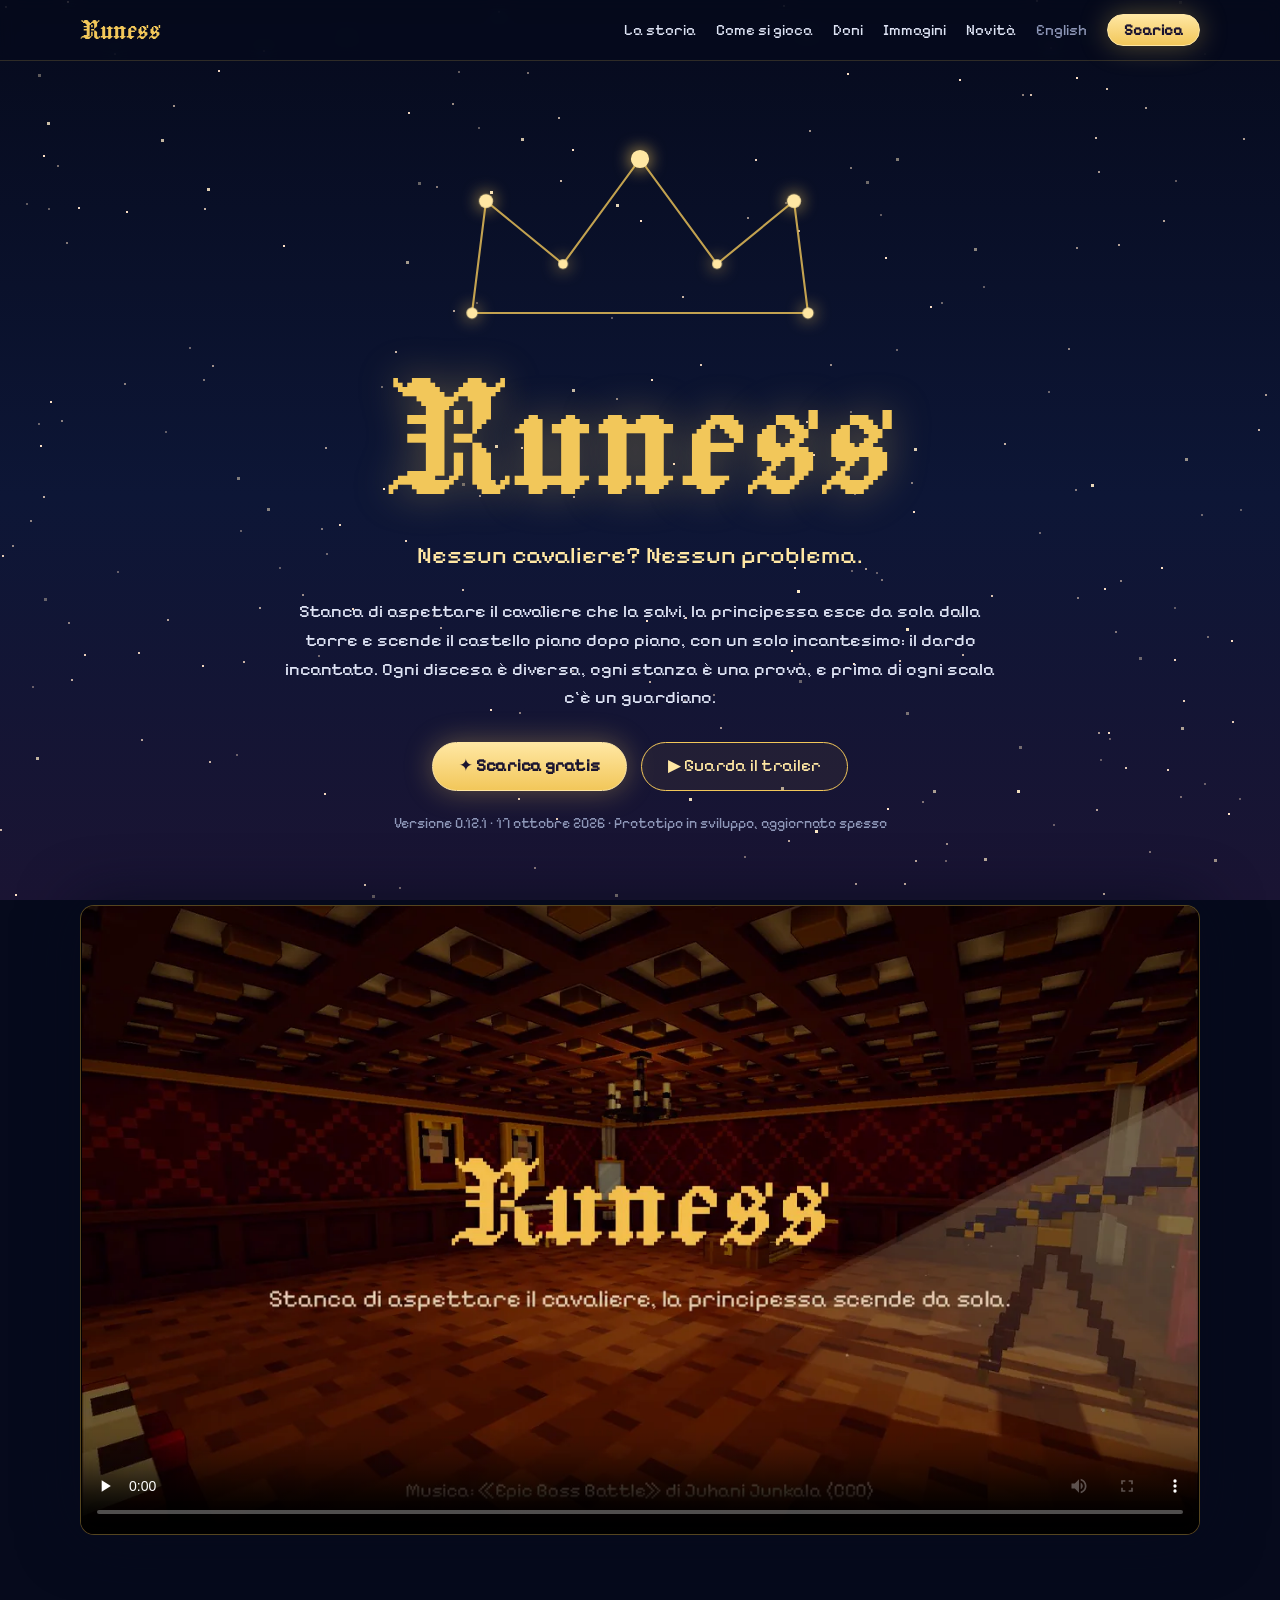
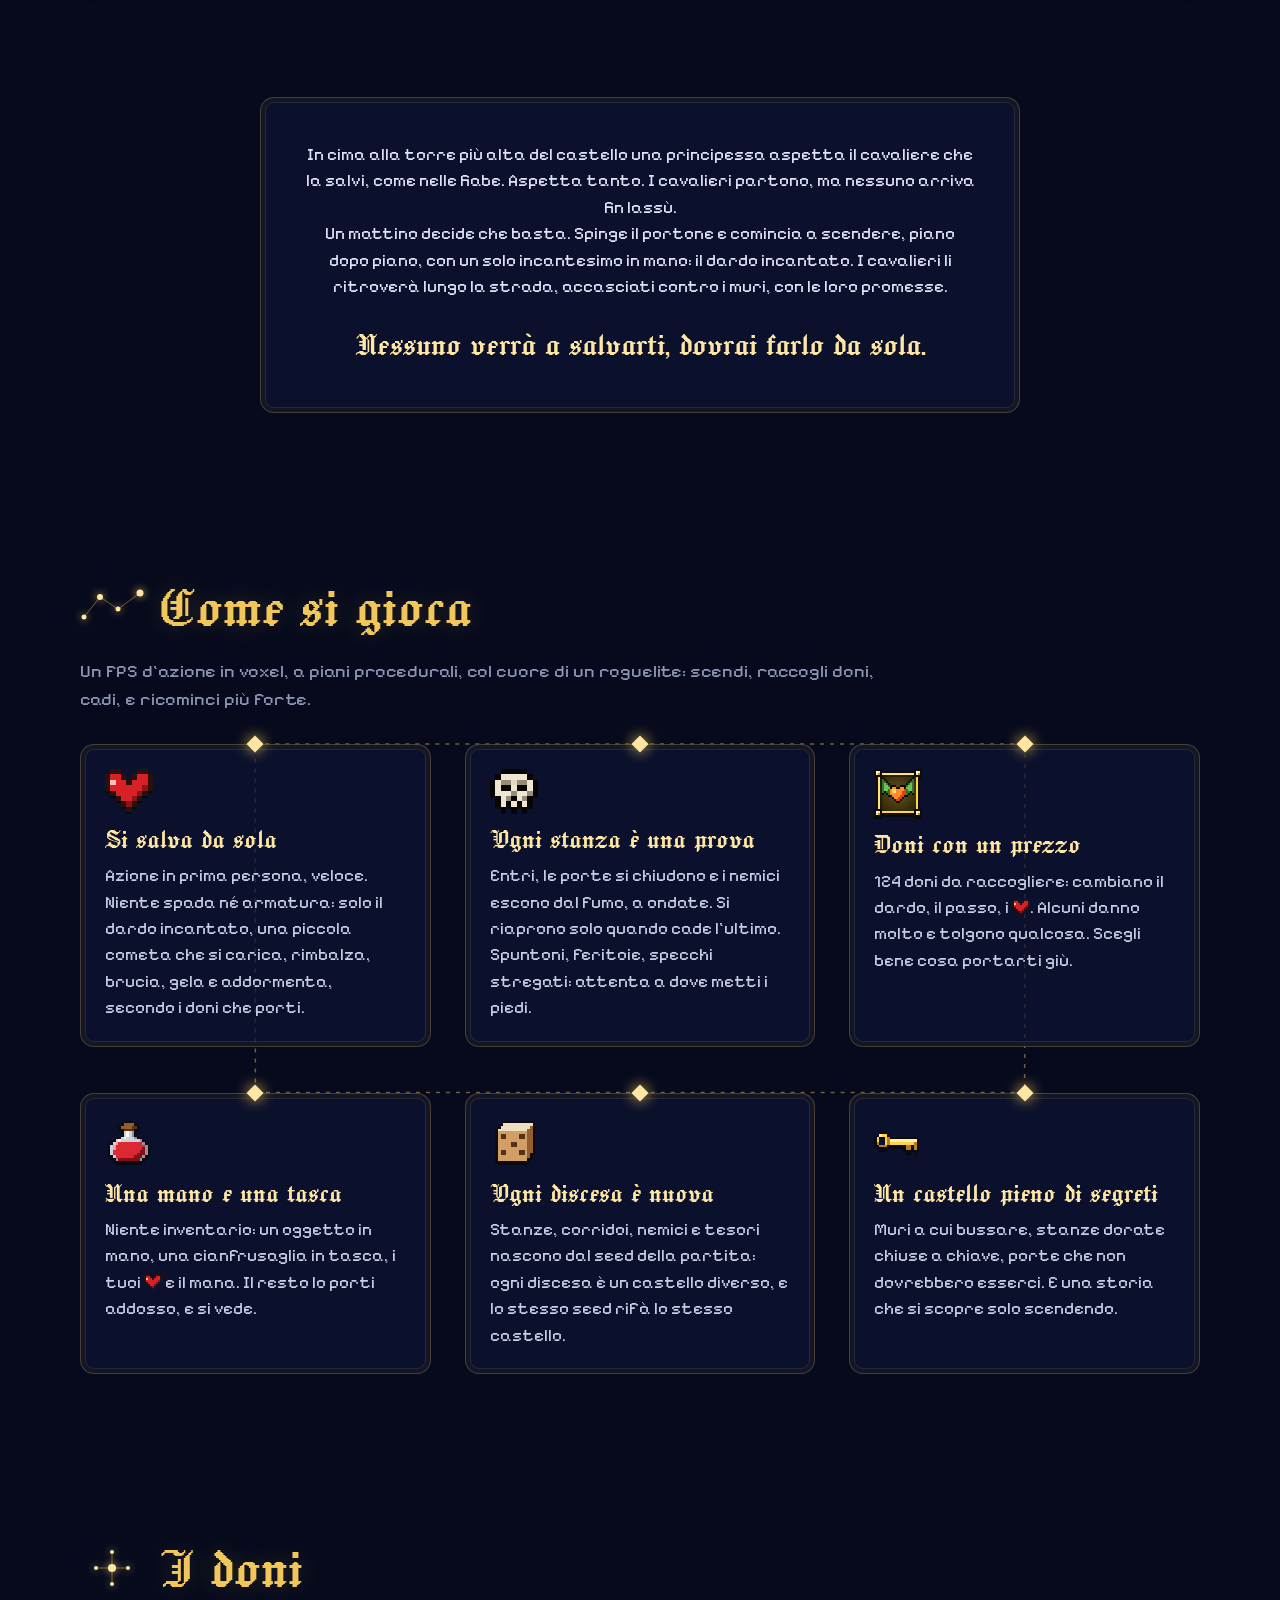
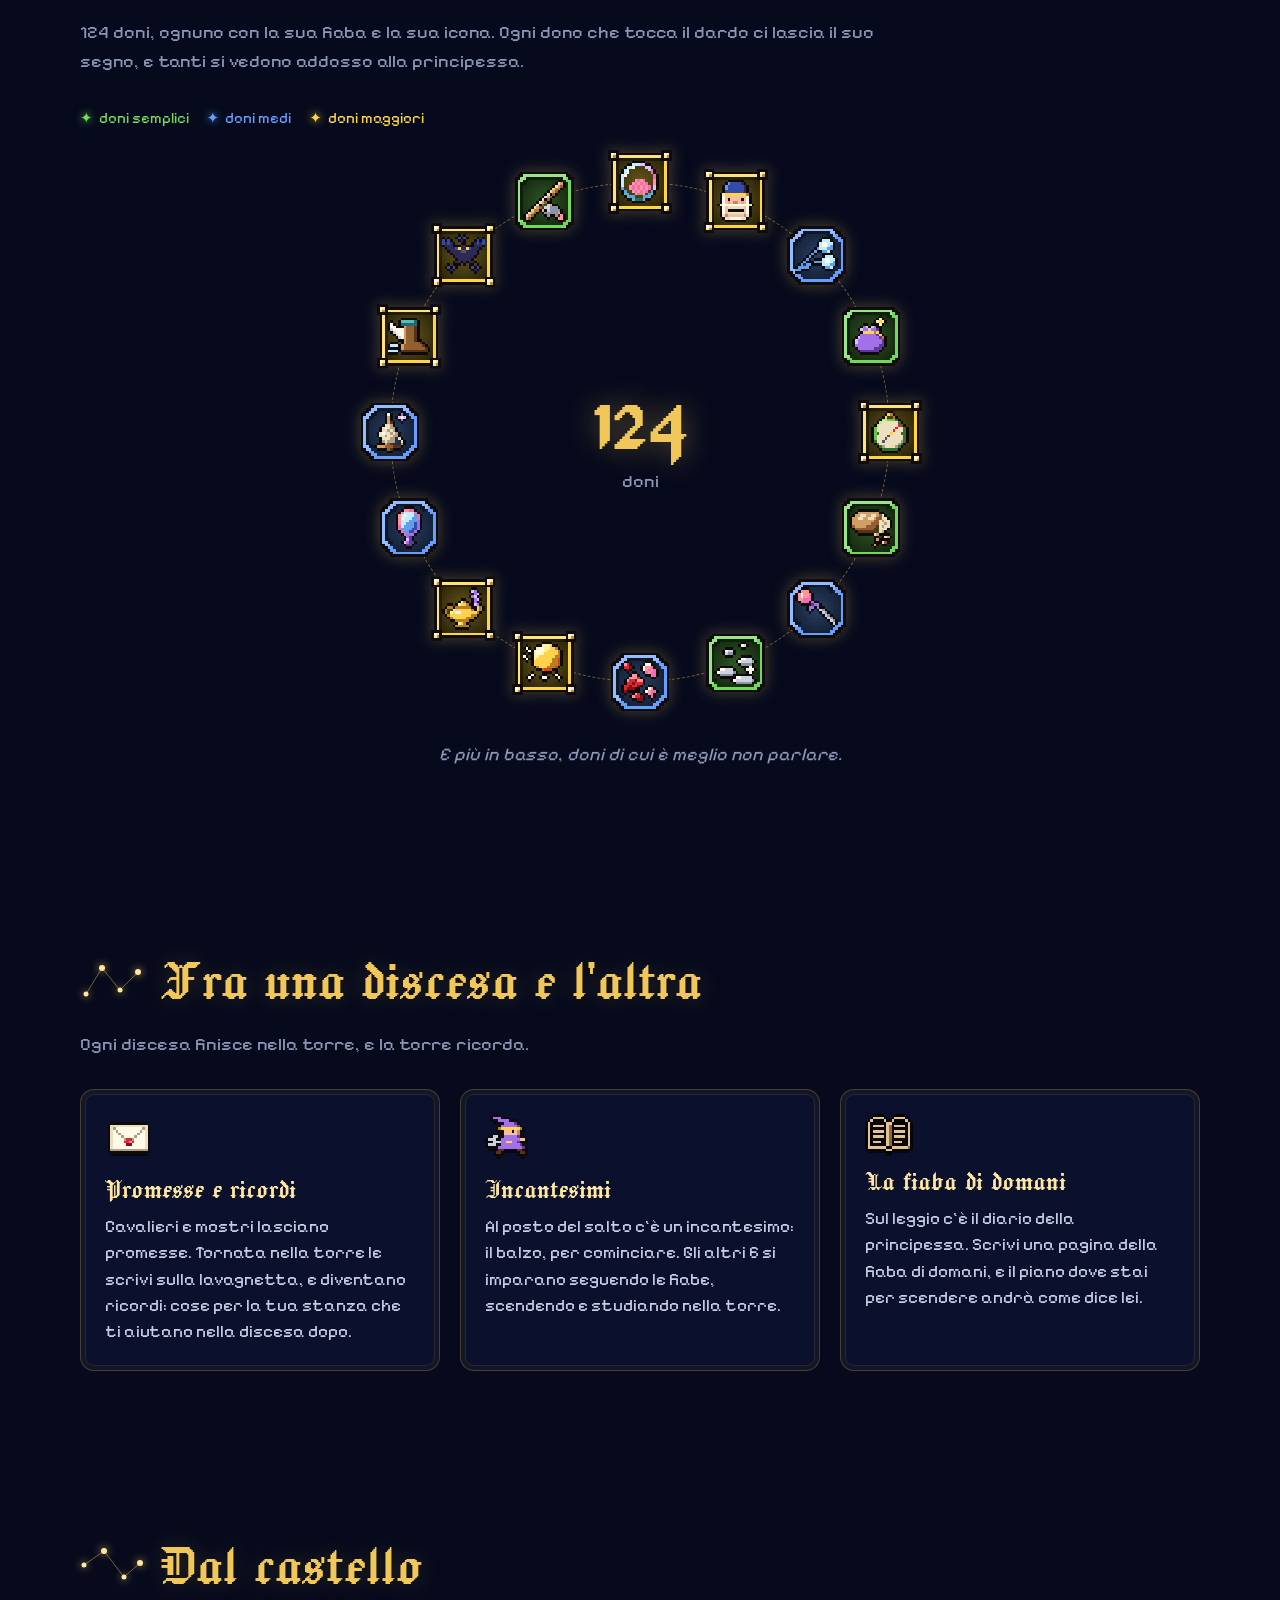
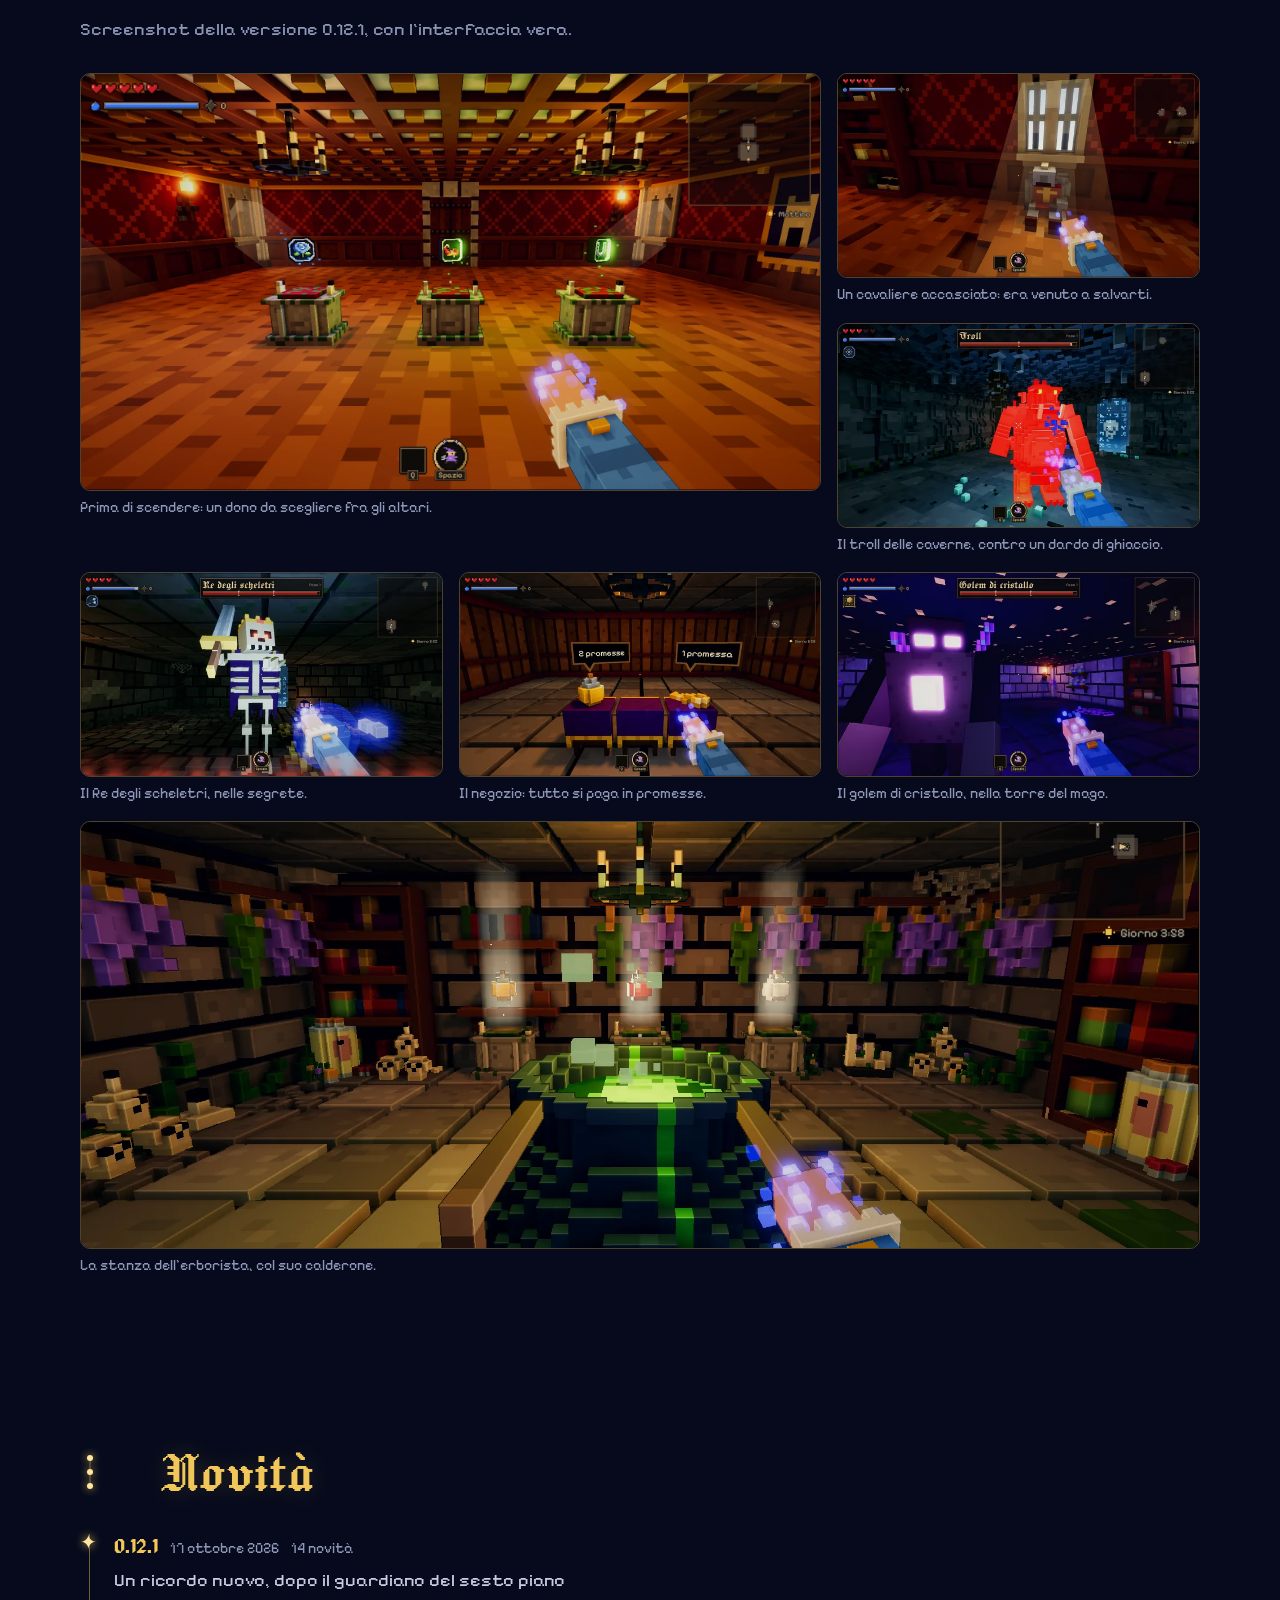
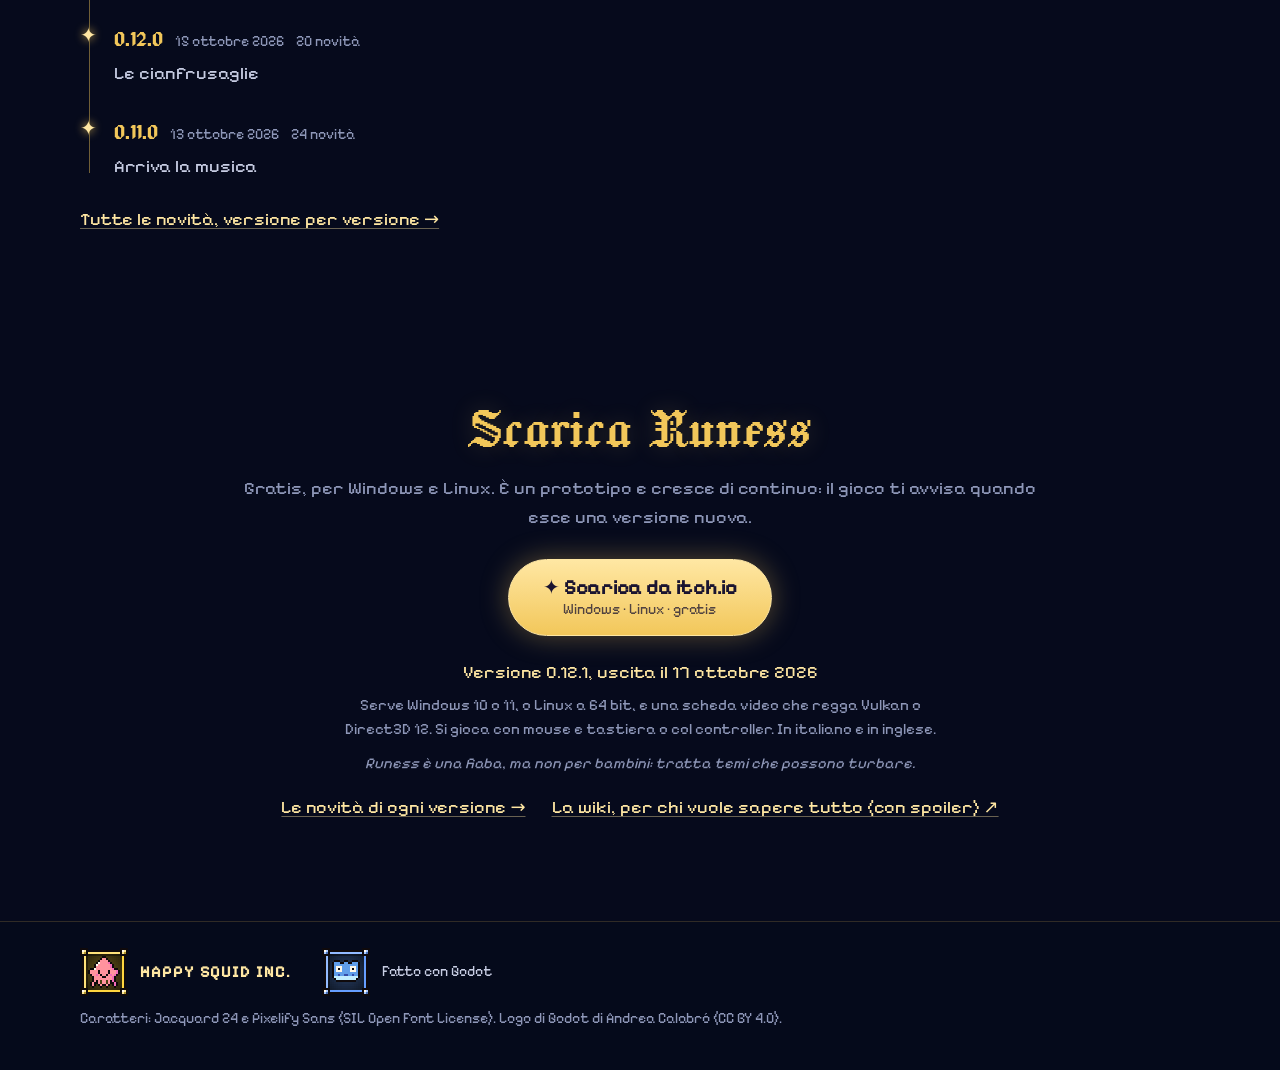
==== commit 2a8c8384: "Sito della versione 0.12.1: novità asciutte e divise in parti" ====
--- a/it/index.html
+++ b/it/index.html
@@ -191,9 +191,9 @@
 			<h2 id="news-title">Novità</h2>
 		</div>
 		<ol class="timeline">
-<li><a href="changelog.html#v0-12-1"><b>0.12.1</b><time datetime="2026-10-17">17 ottobre 2026</time><span>18 novità</span></a><p>Le cianfrusaglie non si trovano più da subito</p></li>
-<li><a href="changelog.html#v0-12-0"><b>0.12.0</b><time datetime="2026-10-15">15 ottobre 2026</time><span>30 novità</span></a><p>Il dardo incantato non è più un pallino azzurro</p></li>
-<li><a href="changelog.html#v0-11-0"><b>0.11.0</b><time datetime="2026-10-13">13 ottobre 2026</time><span>35 novità</span></a><p>Arriva la musica</p></li>
+<li><a href="changelog.html#v0-12-1"><b>0.12.1</b><time datetime="2026-10-17">17 ottobre 2026</time><span>14 novità</span></a><p>Un ricordo nuovo, dopo il guardiano del sesto piano</p></li>
+<li><a href="changelog.html#v0-12-0"><b>0.12.0</b><time datetime="2026-10-15">15 ottobre 2026</time><span>20 novità</span></a><p>Le cianfrusaglie</p></li>
+<li><a href="changelog.html#v0-11-0"><b>0.11.0</b><time datetime="2026-10-13">13 ottobre 2026</time><span>24 novità</span></a><p>Arriva la musica</p></li>
 		</ol>
 		<a class="all" href="changelog.html">Tutte le novità, versione per versione →</a>
 	</div>
--- a/style.css
+++ b/style.css
@@ -268,10 +268,13 @@
 .rel-name { font-size: 14px; color: var(--gold-2); padding: 1px 10px; border: 1px solid var(--edge); border-radius: 999px; }
 .rel-latest { font-size: 12px; text-transform: uppercase; letter-spacing: 0.08em; color: #1a1430; background: var(--gold); padding: 2px 10px; border-radius: 999px; }
 .rel-meta { color: var(--dim); font-size: 14px; }
-.rel-notes { margin: 0; padding: 0 24px 18px 48px; list-style: none; }
+.rel-body { padding: 0 24px 14px 48px; }
+.rel-part { font: 24px/1 var(--title); color: var(--gold-2); margin: 10px 0 10px -18px; }
+.rel-part:first-child { margin-top: 2px; }
+.rel-notes { margin: 0 0 8px; padding: 0; list-style: none; }
 .rel-notes li { position: relative; margin: 0 0 12px; font-size: 16.5px; color: var(--soft); }
 .rel-notes li::before { content: ""; position: absolute; left: -18px; top: 0.65em; width: 5px; height: 5px; background: var(--gold); transform: rotate(45deg); box-shadow: 0 0 6px var(--gold); }
-.rel-notes li.hidden, .release.hidden { display: none; }
+.rel-notes li.hidden, .release.hidden, .rel-part.hidden, .rel-notes.hidden { display: none; }
 .to-top { position: fixed; right: 16px; bottom: 16px; z-index: 40; width: 46px; height: 46px; display: grid; place-items: center; border-radius: 50%; color: var(--gold-2); text-decoration: none; font-size: 20px; border: 1px solid var(--gold); background: rgba(14, 22, 52, 0.85); opacity: 0; pointer-events: none; transition: opacity 0.2s; }
 .to-top.show { opacity: 1; pointer-events: auto; }
 
@@ -295,7 +298,7 @@
 	.release summary { padding: 12px 14px 12px 40px; }
 	.release summary::before { left: 14px; top: 14px; }
 	.rel-version { font-size: 30px; }
-	.rel-notes { padding: 0 14px 14px 38px; }
+	.rel-body { padding: 0 14px 12px 38px; }
 	.release { scroll-margin-top: 120px; }
 }
 @media (max-width: 520px) {
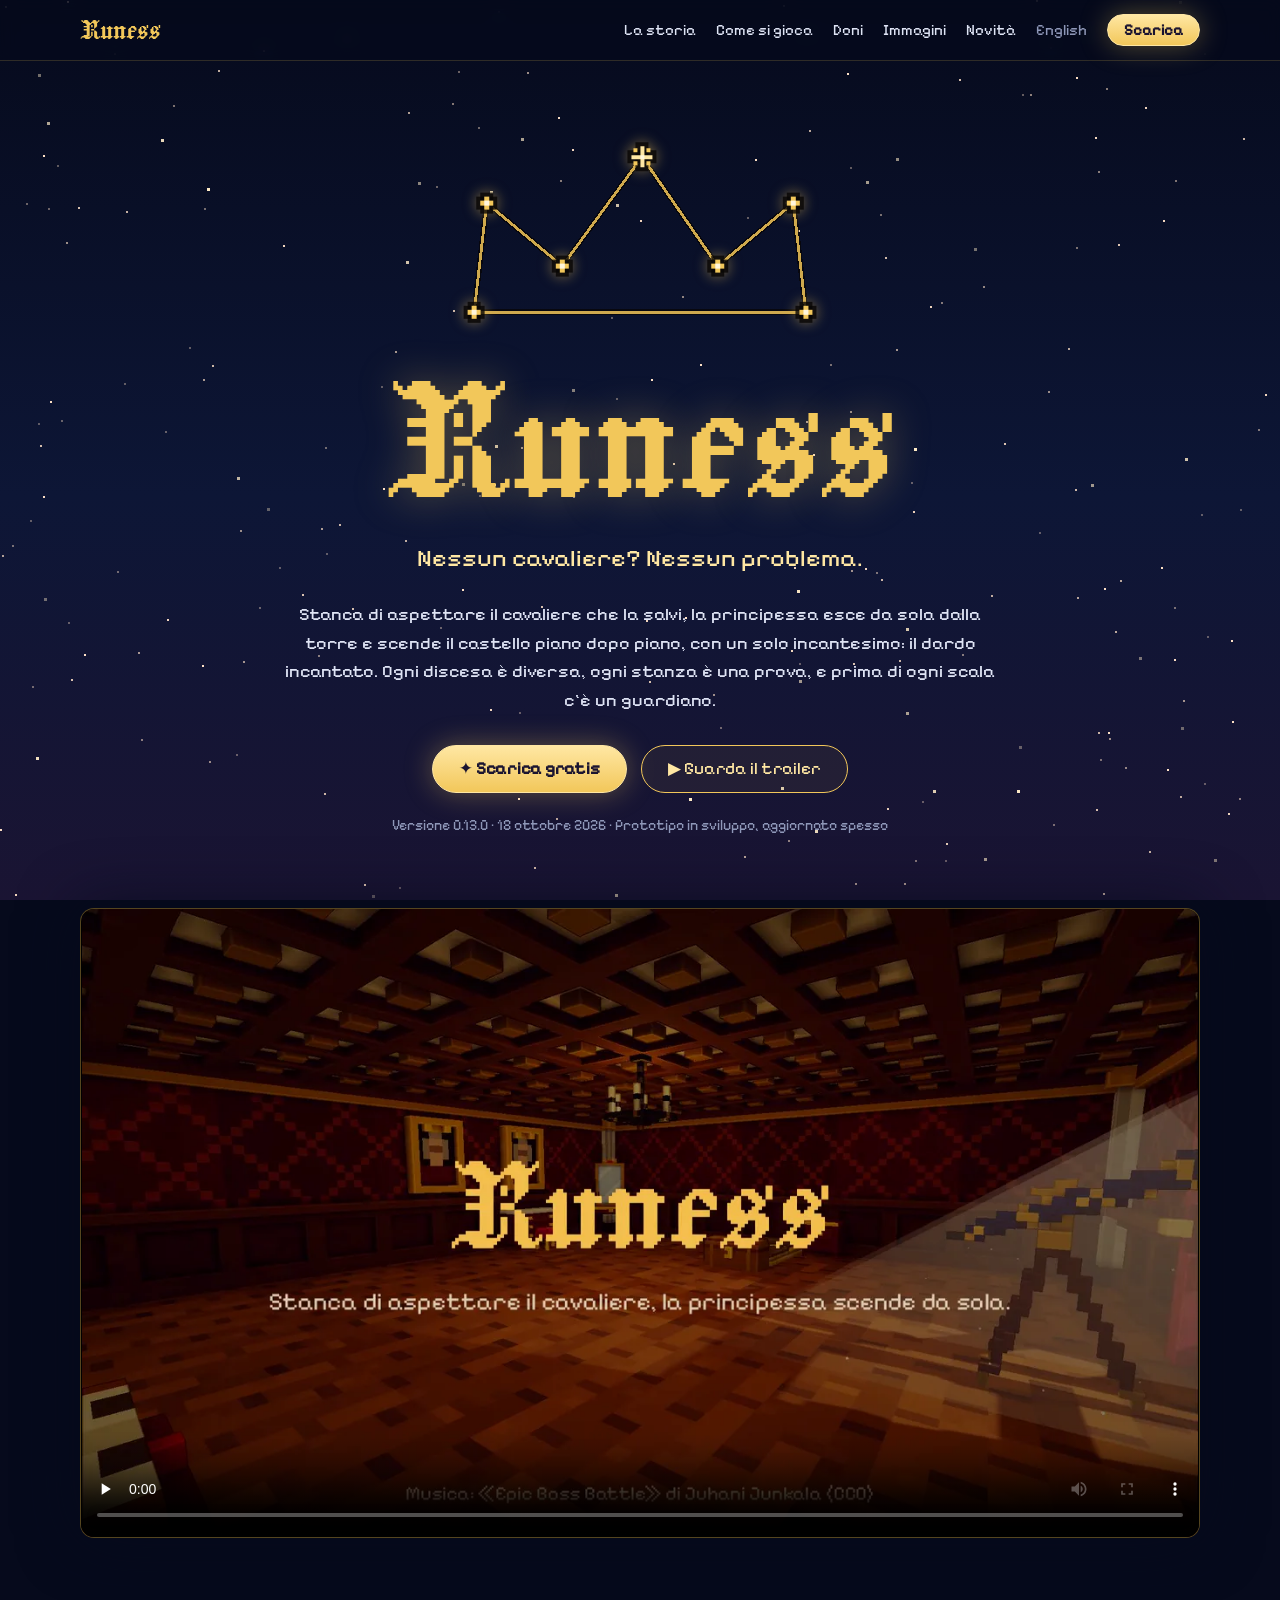
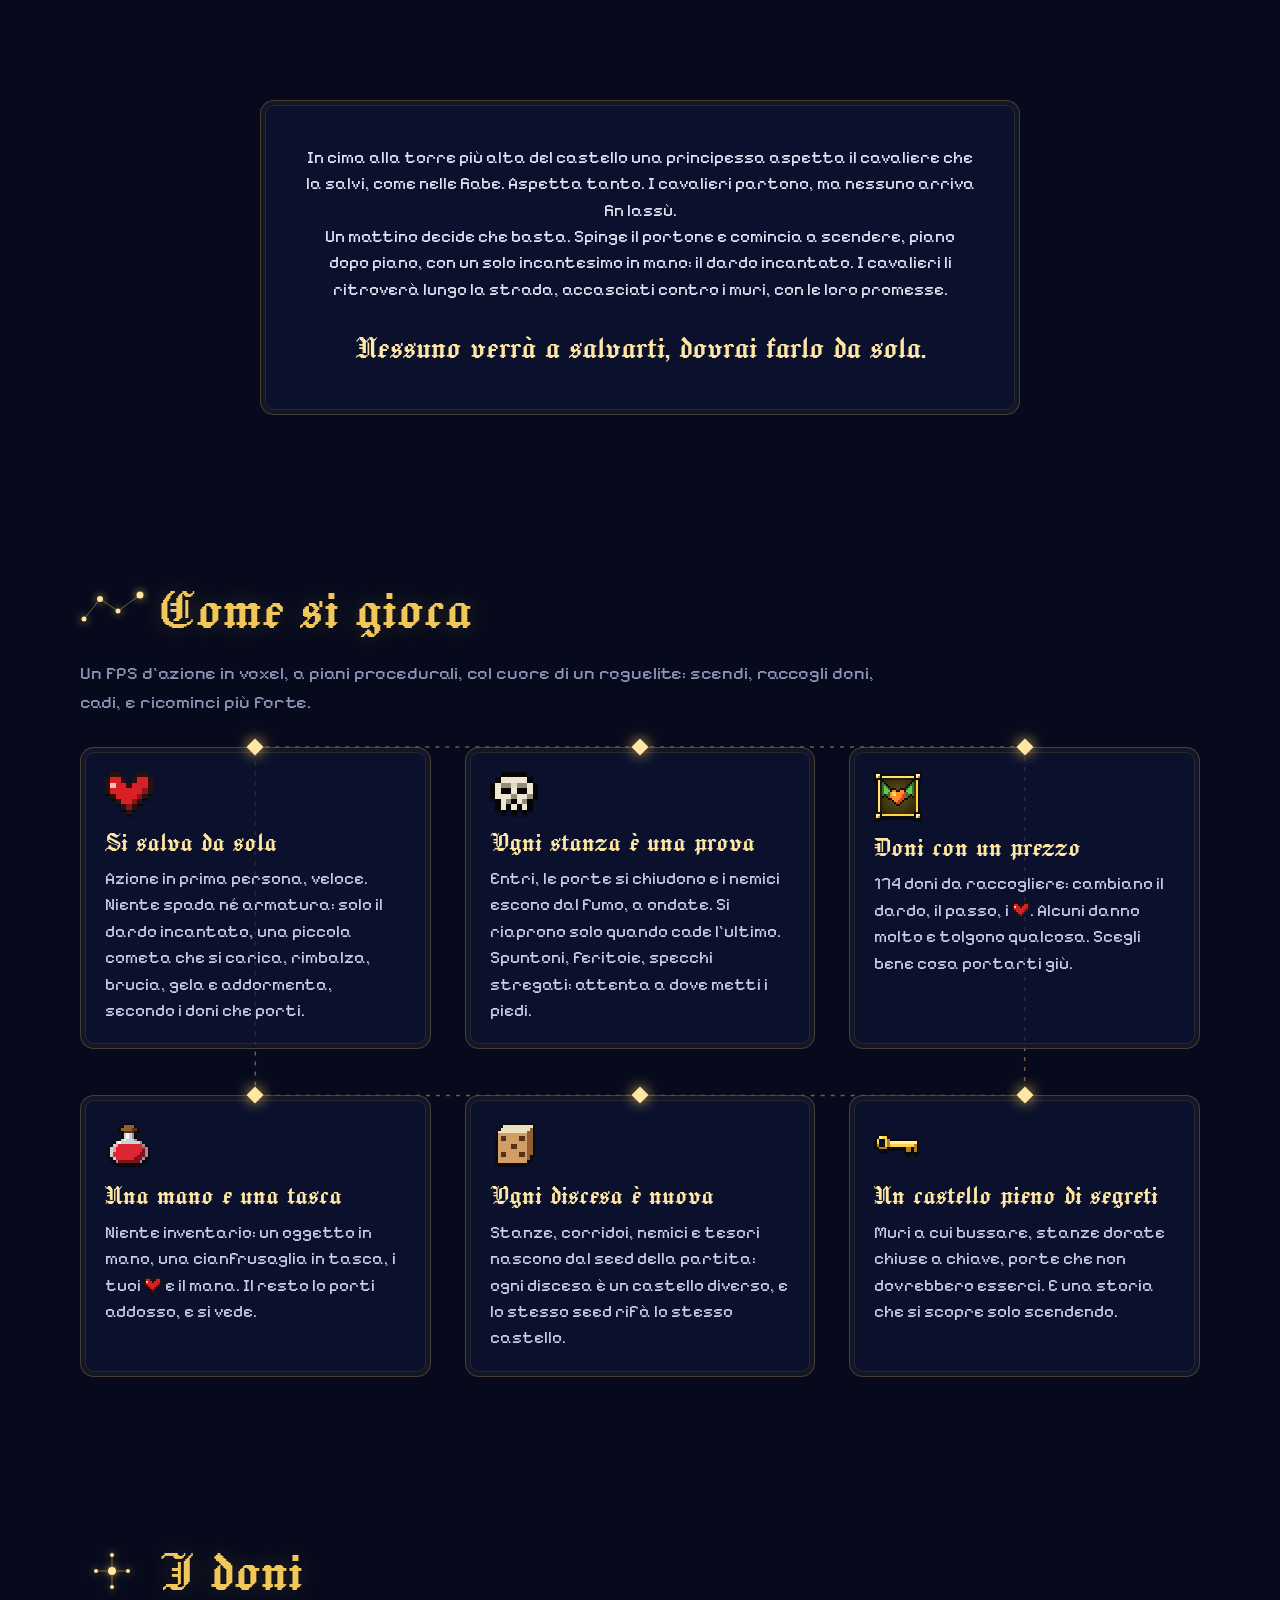
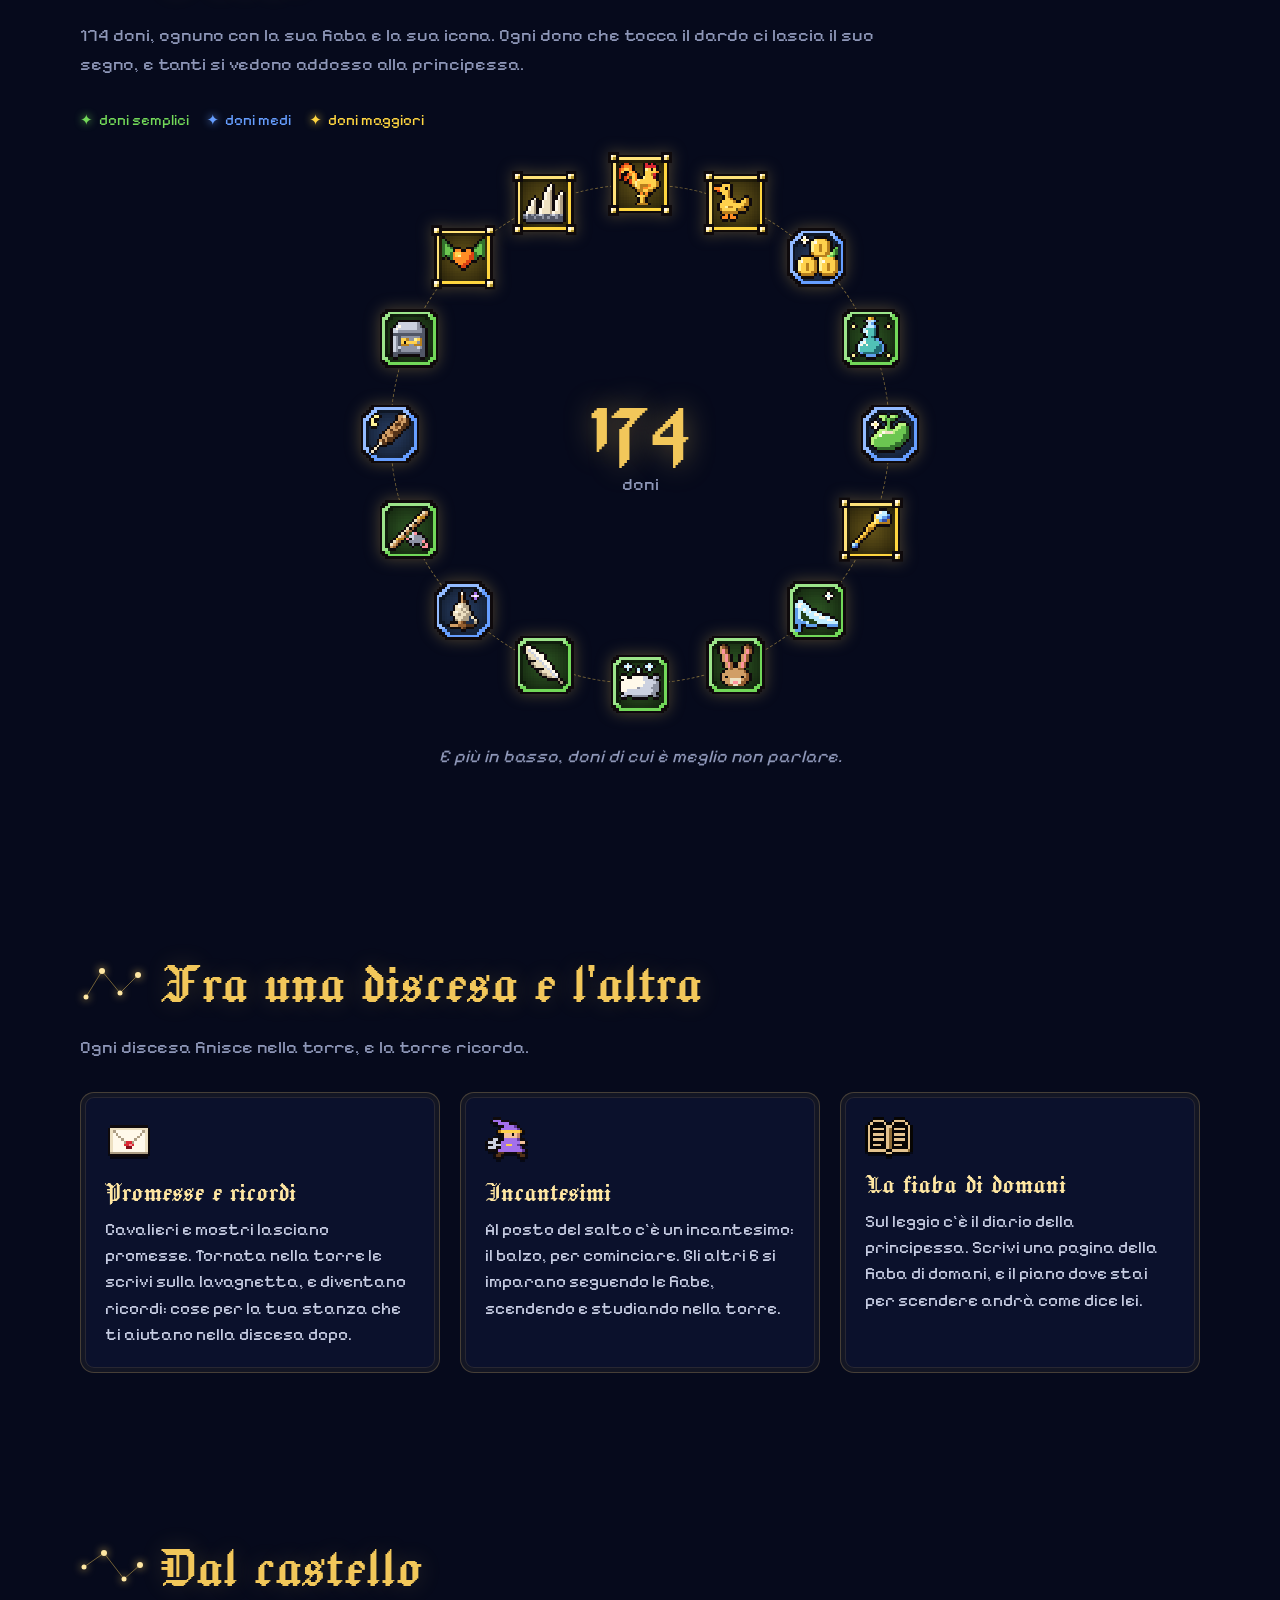
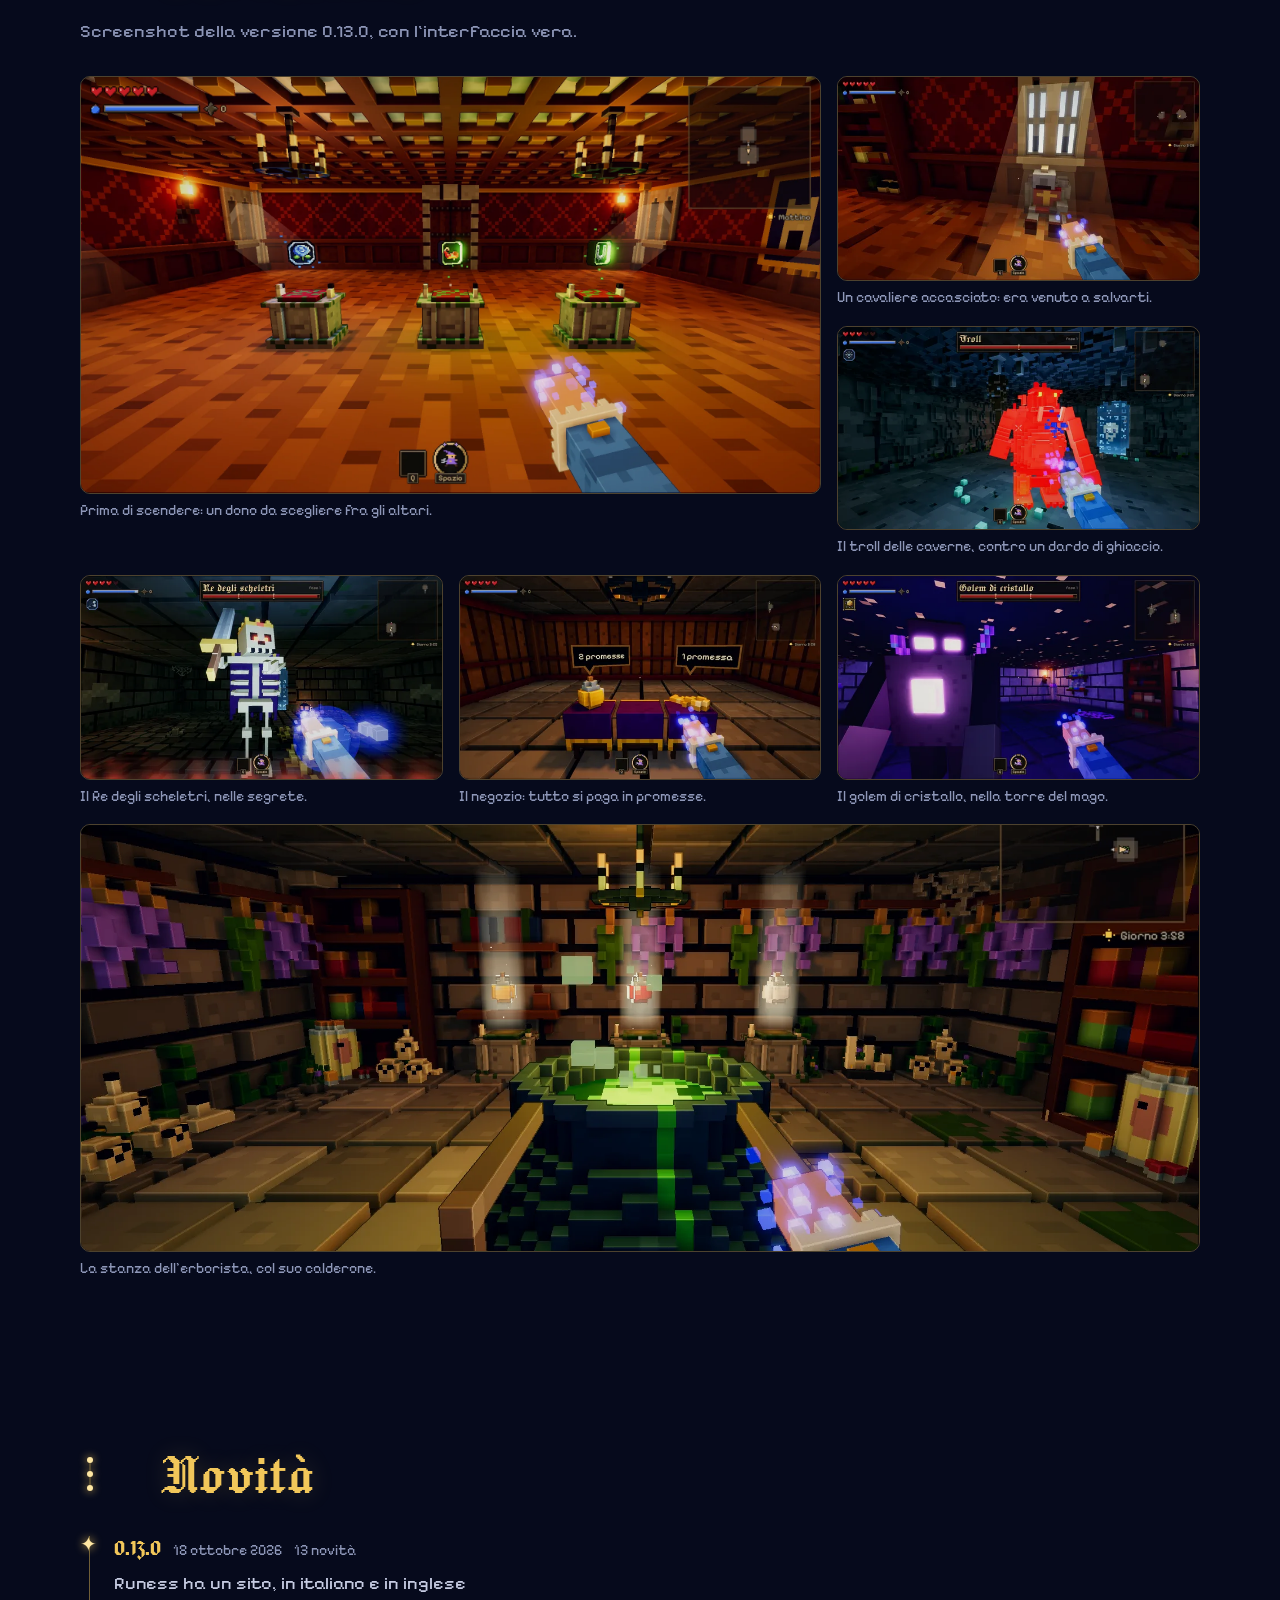
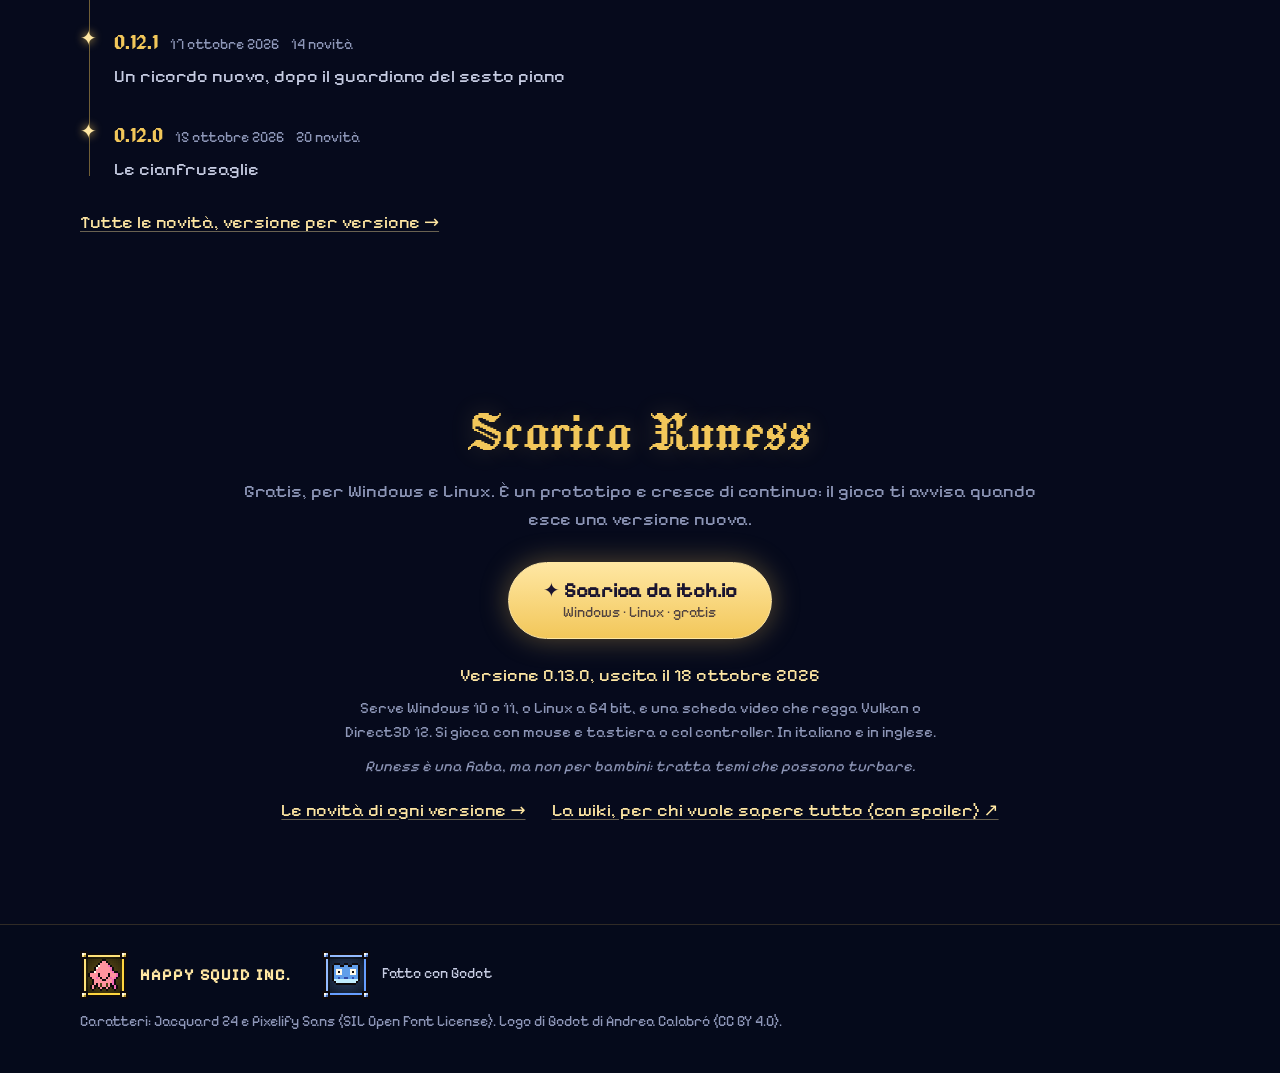
==== commit b40e0a49: "Sito della versione 0.13.0" ====
--- a/it/index.html
+++ b/it/index.html
@@ -63,10 +63,7 @@
 <section class="hero" aria-labelledby="hero-title">
 	<div class="hero-in">
 		<div class="crown" aria-hidden="true">
-			<svg viewBox="0 0 300 160">
-				<path d="M30 140 L40 60 L95 105 L150 30 L205 105 L260 60 L270 140 Z"/>
-				<circle cx="30" cy="140" r="4"/><circle cx="40" cy="60" r="5"/><circle cx="95" cy="105" r="3.5"/><circle cx="150" cy="30" r="6.5"/><circle cx="205" cy="105" r="3.5"/><circle cx="260" cy="60" r="5"/><circle cx="270" cy="140" r="4"/>
-			</svg>
+			<svg viewBox="0 0 300 162" shape-rendering="crispEdges"><path class="line-edge" d="M31.5 139.5 L40.5 61.5 L94.5 106.5 L151.5 28.5 L205.5 106.5 L259.5 61.5 L268.5 139.5 Z"/><path class="line" d="M31.5 139.5 L40.5 61.5 L94.5 106.5 L151.5 28.5 L205.5 106.5 L259.5 61.5 L268.5 139.5 Z"/><g class="star" style="--d: 0.45s; --t: 0.4s"><rect class="edge" x="24.0" y="135.0" width="15" height="9"/><rect class="edge" x="27.0" y="132.0" width="9" height="15"/><rect class="body" x="27.0" y="138.0" width="9" height="3"/><rect class="body" x="30.0" y="135.0" width="3" height="9"/><rect class="flare" x="24.0" y="138.0" width="3" height="3"/><rect class="flare" x="36.0" y="138.0" width="3" height="3"/><rect class="flare" x="30.0" y="132.0" width="3" height="3"/><rect class="flare" x="30.0" y="144.0" width="3" height="3"/><rect class="core" x="30.0" y="138.0" width="3" height="3"/></g><g class="star" style="--d: 0.55s; --t: 1.23s"><rect class="edge" x="33.0" y="57.0" width="15" height="9"/><rect class="edge" x="36.0" y="54.0" width="9" height="15"/><rect class="body" x="36.0" y="60.0" width="9" height="3"/><rect class="body" x="39.0" y="57.0" width="3" height="9"/><rect class="flare" x="33.0" y="60.0" width="3" height="3"/><rect class="flare" x="45.0" y="60.0" width="3" height="3"/><rect class="flare" x="39.0" y="54.0" width="3" height="3"/><rect class="flare" x="39.0" y="66.0" width="3" height="3"/><rect class="core" x="39.0" y="60.0" width="3" height="3"/></g><g class="star" style="--d: 0.75s; --t: 2.06s"><rect class="edge" x="87.0" y="102.0" width="15" height="9"/><rect class="edge" x="90.0" y="99.0" width="9" height="15"/><rect class="body" x="90.0" y="105.0" width="9" height="3"/><rect class="body" x="93.0" y="102.0" width="3" height="9"/><rect class="flare" x="87.0" y="105.0" width="3" height="3"/><rect class="flare" x="99.0" y="105.0" width="3" height="3"/><rect class="flare" x="93.0" y="99.0" width="3" height="3"/><rect class="flare" x="93.0" y="111.0" width="3" height="3"/><rect class="core" x="93.0" y="105.0" width="3" height="3"/></g><g class="star key" style="--d: 0.95s; --t: 2.89s"><rect class="edge" x="141.0" y="24.0" width="21" height="9"/><rect class="edge" x="147.0" y="18.0" width="9" height="21"/><rect class="body" x="144.0" y="27.0" width="15" height="3"/><rect class="body" x="150.0" y="21.0" width="3" height="15"/><rect class="ray" x="145.5" y="22.5" width="3" height="3"/><rect class="ray" x="154.5" y="22.5" width="3" height="3"/><rect class="ray" x="145.5" y="31.5" width="3" height="3"/><rect class="ray" x="154.5" y="31.5" width="3" height="3"/><rect class="flare" x="141.0" y="27.0" width="3" height="3"/><rect class="flare" x="159.0" y="27.0" width="3" height="3"/><rect class="flare" x="150.0" y="18.0" width="3" height="3"/><rect class="flare" x="150.0" y="36.0" width="3" height="3"/><rect class="core" x="150.0" y="27.0" width="3" height="3"/></g><g class="star" style="--d: 1.15s; --t: 3.72s"><rect class="edge" x="198.0" y="102.0" width="15" height="9"/><rect class="edge" x="201.0" y="99.0" width="9" height="15"/><rect class="body" x="201.0" y="105.0" width="9" height="3"/><rect class="body" x="204.0" y="102.0" width="3" height="9"/><rect class="flare" x="198.0" y="105.0" width="3" height="3"/><rect class="flare" x="210.0" y="105.0" width="3" height="3"/><rect class="flare" x="204.0" y="99.0" width="3" height="3"/><rect class="flare" x="204.0" y="111.0" width="3" height="3"/><rect class="core" x="204.0" y="105.0" width="3" height="3"/></g><g class="star" style="--d: 1.35s; --t: 4.55s"><rect class="edge" x="252.0" y="57.0" width="15" height="9"/><rect class="edge" x="255.0" y="54.0" width="9" height="15"/><rect class="body" x="255.0" y="60.0" width="9" height="3"/><rect class="body" x="258.0" y="57.0" width="3" height="9"/><rect class="flare" x="252.0" y="60.0" width="3" height="3"/><rect class="flare" x="264.0" y="60.0" width="3" height="3"/><rect class="flare" x="258.0" y="54.0" width="3" height="3"/><rect class="flare" x="258.0" y="66.0" width="3" height="3"/><rect class="core" x="258.0" y="60.0" width="3" height="3"/></g><g class="star" style="--d: 1.45s; --t: 5.38s"><rect class="edge" x="261.0" y="135.0" width="15" height="9"/><rect class="edge" x="264.0" y="132.0" width="9" height="15"/><rect class="body" x="264.0" y="138.0" width="9" height="3"/><rect class="body" x="267.0" y="135.0" width="3" height="9"/><rect class="flare" x="261.0" y="138.0" width="3" height="3"/><rect class="flare" x="273.0" y="138.0" width="3" height="3"/><rect class="flare" x="267.0" y="132.0" width="3" height="3"/><rect class="flare" x="267.0" y="144.0" width="3" height="3"/><rect class="core" x="267.0" y="138.0" width="3" height="3"/></g></svg>
 			<span class="comet"></span>
 		</div>
 		<h1 class="title" id="hero-title">Runess</h1>
@@ -76,7 +73,7 @@
 			<a class="btn gold" href="https://yanez86.itch.io/runess" rel="noopener">✦ Scarica gratis</a>
 			<a class="btn" href="#trailer">▶ Guarda il trailer</a>
 		</div>
-		<p class="meta">Versione 0.12.1 · 17 ottobre 2026 · Prototipo in sviluppo, aggiornato spesso</p>
+		<p class="meta">Versione 0.13.0 · 18 ottobre 2026 · Prototipo in sviluppo, aggiornato spesso</p>
 	</div>
 </section>
 
@@ -111,7 +108,7 @@
 			<svg class="links" aria-hidden="true"></svg>
 			<article class="card reveal"><img class="icon" src="../img/icon_heart.png" alt="" width="72" height="64"><h3>Si salva da sola</h3><p>Azione in prima persona, veloce. Niente spada né armatura: solo il dardo incantato, una piccola cometa che si carica, rimbalza, brucia, gela e addormenta, secondo i doni che porti.</p></article>
 			<article class="card reveal"><img class="icon" src="../img/icon_skull.png" alt="" width="72" height="64"><h3>Ogni stanza è una prova</h3><p>Entri, le porte si chiudono e i nemici escono dal fumo, a ondate. Si riaprono solo quando cade l'ultimo. Spuntoni, feritoie, specchi stregati: attenta a dove metti i piedi.</p></article>
-			<article class="card reveal"><img class="icon" src="../img/icon_gift.png" alt="" width="72" height="72"><h3>Doni con un prezzo</h3><p>124 doni da raccogliere: cambiano il dardo, il passo, i <img class="heart" src="../img/heart.png" alt="♥">. Alcuni danno molto e tolgono qualcosa. Scegli bene cosa portarti giù.</p></article>
+			<article class="card reveal"><img class="icon" src="../img/icon_gift.png" alt="" width="72" height="72"><h3>Doni con un prezzo</h3><p>174 doni da raccogliere: cambiano il dardo, il passo, i <img class="heart" src="../img/heart.png" alt="♥">. Alcuni danno molto e tolgono qualcosa. Scegli bene cosa portarti giù.</p></article>
 			<article class="card reveal"><img class="icon" src="../img/icon_potion.png" alt="" width="72" height="72"><h3>Una mano e una tasca</h3><p>Niente inventario: un oggetto in mano, una cianfrusaglia in tasca, i tuoi <img class="heart" src="../img/heart.png" alt="♥"> e il mana. Il resto lo porti addosso, e si vede.</p></article>
 			<article class="card reveal"><img class="icon" src="../img/icon_die.png" alt="" width="72" height="72"><h3>Ogni discesa è nuova</h3><p>Stanze, corridoi, nemici e tesori nascono dal seed della partita: ogni discesa è un castello diverso, e lo stesso seed rifà lo stesso castello.</p></article>
 			<article class="card reveal"><img class="icon" src="../img/icon_key.png" alt="" width="72" height="72"><h3>Un castello pieno di segreti</h3><p>Muri a cui bussare, stanze dorate chiuse a chiave, porte che non dovrebbero esserci. E una storia che si scopre solo scendendo.</p></article>
@@ -125,26 +122,26 @@
 			<svg viewBox="0 0 64 40" aria-hidden="true"><path d="M32 4 L32 36 M16 20 L48 20"/><circle cx="32" cy="20" r="4"/><circle cx="32" cy="4" r="2"/><circle cx="32" cy="36" r="2"/><circle cx="16" cy="20" r="2"/><circle cx="48" cy="20" r="2"/></svg>
 			<h2 id="gifts-title">I doni</h2>
 		</div>
-		<p class="lead">124 doni, ognuno con la sua fiaba e la sua icona. Ogni dono che tocca il dardo ci lascia il suo segno, e tanti si vedono addosso alla principessa.</p>
+		<p class="lead">174 doni, ognuno con la sua fiaba e la sua icona. Ogni dono che tocca il dardo ci lascia il suo segno, e tanti si vedono addosso alla principessa.</p>
 		<ul class="chips tiers"><li class="tier" style="--tier:#73d959">doni semplici</li><li class="tier" style="--tier:#669eff">doni medi</li><li class="tier" style="--tier:#ffd640">doni maggiori</li></ul>
 		<div class="ring" style="--n: 16">
-			<div class="polar"><div><b>124</b><span>doni</span></div></div>
-<img style="--i:0" src="../img/gift_witch_compass.png" alt="Bussola della strega" title="Bussola della strega" loading="lazy" width="72" height="72">
-<img style="--i:1" src="../img/gift_breadcrumbs.png" alt="Briciole di pane" title="Briciole di pane" loading="lazy" width="72" height="72">
-<img style="--i:2" src="../img/gift_hatpin.png" alt="Spillone" title="Spillone" loading="lazy" width="72" height="72">
-<img style="--i:3" src="../img/gift_pebbles.png" alt="Sassolini di Pollicino" title="Sassolini di Pollicino" loading="lazy" width="72" height="72">
-<img style="--i:4" src="../img/gift_rose_petals.png" alt="Petali di rosa" title="Petali di rosa" loading="lazy" width="72" height="72">
-<img style="--i:5" src="../img/gift_golden_ball.png" alt="Palla d'oro" title="Palla d'oro" loading="lazy" width="72" height="72">
-<img style="--i:6" src="../img/gift_genie_lamp.png" alt="Lampada del genio" title="Lampada del genio" loading="lazy" width="72" height="72">
-<img style="--i:7" src="../img/gift_fairy_mirror.png" alt="Specchio fatato" title="Specchio fatato" loading="lazy" width="72" height="72">
-<img style="--i:8" src="../img/gift_enchanted_spindle.png" alt="Fuso incantato" title="Fuso incantato" loading="lazy" width="72" height="72">
-<img style="--i:9" src="../img/gift_wind_boots.png" alt="Stivali di vento" title="Stivali di vento" loading="lazy" width="72" height="72">
-<img style="--i:10" src="../img/gift_pet_ravens.png" alt="I sette corvi" title="I sette corvi" loading="lazy" width="72" height="72">
-<img style="--i:11" src="../img/gift_pied_flute.png" alt="Flauto del pifferaio" title="Flauto del pifferaio" loading="lazy" width="72" height="72">
-<img style="--i:12" src="../img/gift_mermaid_bubble.png" alt="Bolla della sirenetta" title="Bolla della sirenetta" loading="lazy" width="72" height="72">
-<img style="--i:13" src="../img/gift_nutcracker.png" alt="Schiaccianoci" title="Schiaccianoci" loading="lazy" width="72" height="72">
-<img style="--i:14" src="../img/gift_twin_bolt.png" alt="Dardo gemello" title="Dardo gemello" loading="lazy" width="72" height="72">
-<img style="--i:15" src="../img/gift_godmother_purse.png" alt="Borsa della fata madrina" title="Borsa della fata madrina" loading="lazy" width="72" height="72">
+			<div class="polar"><div><b>174</b><span>doni</span></div></div>
+<img style="--i:0" src="../img/gift_magic_bean.png" alt="Fagiolo magico" title="Fagiolo magico" loading="lazy" width="72" height="72">
+<img style="--i:1" src="../img/gift_queen_scepter.png" alt="Scettro della regina" title="Scettro della regina" loading="lazy" width="72" height="72">
+<img style="--i:2" src="../img/gift_glass_slippers.png" alt="Scarpette di cristallo" title="Scarpette di cristallo" loading="lazy" width="72" height="72">
+<img style="--i:3" src="../img/gift_hare_ears.png" alt="Orecchie della lepre" title="Orecchie della lepre" loading="lazy" width="72" height="72">
+<img style="--i:4" src="../img/gift_holle_pillow.png" alt="Cuscino di Madama Holle" title="Cuscino di Madama Holle" loading="lazy" width="72" height="72">
+<img style="--i:5" src="../img/gift_swan_feather.png" alt="Piuma di cigno" title="Piuma di cigno" loading="lazy" width="72" height="72">
+<img style="--i:6" src="../img/gift_enchanted_spindle.png" alt="Fuso incantato" title="Fuso incantato" loading="lazy" width="72" height="72">
+<img style="--i:7" src="../img/gift_pied_flute.png" alt="Flauto del pifferaio" title="Flauto del pifferaio" loading="lazy" width="72" height="72">
+<img style="--i:8" src="../img/gift_owl_feather.png" alt="Piuma di gufo" title="Piuma di gufo" loading="lazy" width="72" height="72">
+<img style="--i:9" src="../img/gift_iron_casket.png" alt="Scrigno di ferro" title="Scrigno di ferro" loading="lazy" width="72" height="72">
+<img style="--i:10" src="../img/gift_dragon_heart.png" alt="Cuore di drago" title="Cuore di drago" loading="lazy" width="72" height="72">
+<img style="--i:11" src="../img/gift_dragon_teeth.png" alt="Denti del drago" title="Denti del drago" loading="lazy" width="72" height="72">
+<img style="--i:12" src="../img/gift_golden_cockerel.png" alt="Gallo d'oro" title="Gallo d'oro" loading="lazy" width="72" height="72">
+<img style="--i:13" src="../img/gift_pet_goose.png" alt="L'oca d'oro" title="L'oca d'oro" loading="lazy" width="72" height="72">
+<img style="--i:14" src="../img/gift_miracle_coins.png" alt="Zecchini del Campo dei miracoli" title="Zecchini del Campo dei miracoli" loading="lazy" width="72" height="72">
+<img style="--i:15" src="../img/gift_water_of_life.png" alt="Acqua della vita" title="Acqua della vita" loading="lazy" width="72" height="72">
 		</div>
 		<p class="more">E più in basso, doni di cui è meglio non parlare.</p>
 	</div>
@@ -171,7 +168,7 @@
 			<svg viewBox="0 0 64 40" aria-hidden="true"><path d="M4 20 L24 6 L44 32 L60 18"/><circle cx="4" cy="20" r="2.5"/><circle cx="24" cy="6" r="3"/><circle cx="44" cy="32" r="2.5"/><circle cx="60" cy="18" r="3"/></svg>
 			<h2 id="screens-title">Dal castello</h2>
 		</div>
-		<p class="lead">Screenshot della versione 0.12.1, con l'interfaccia vera.</p>
+		<p class="lead">Screenshot della versione 0.13.0, con l'interfaccia vera.</p>
 		<div class="gallery">
 <figure class="shot big"><a href="../media/shots/01_reliquie.webp"><img src="../media/shots/01_reliquie.webp" alt="Prima di scendere: un dono da scegliere fra gli altari." width="640" height="360" loading="lazy"></a><figcaption>Prima di scendere: un dono da scegliere fra gli altari.</figcaption></figure>
 <figure class="shot"><a href="../media/shots/03_cavaliere.webp"><img src="../media/shots/03_cavaliere_small.webp" alt="Un cavaliere accasciato: era venuto a salvarti." width="640" height="360" loading="lazy"></a><figcaption>Un cavaliere accasciato: era venuto a salvarti.</figcaption></figure>
@@ -191,9 +188,9 @@
 			<h2 id="news-title">Novità</h2>
 		</div>
 		<ol class="timeline">
+<li><a href="changelog.html#v0-13-0"><b>0.13.0</b><time datetime="2026-10-18">18 ottobre 2026</time><span>13 novità</span></a><p>Runess ha un sito, in italiano e in inglese</p></li>
 <li><a href="changelog.html#v0-12-1"><b>0.12.1</b><time datetime="2026-10-17">17 ottobre 2026</time><span>14 novità</span></a><p>Un ricordo nuovo, dopo il guardiano del sesto piano</p></li>
 <li><a href="changelog.html#v0-12-0"><b>0.12.0</b><time datetime="2026-10-15">15 ottobre 2026</time><span>20 novità</span></a><p>Le cianfrusaglie</p></li>
-<li><a href="changelog.html#v0-11-0"><b>0.11.0</b><time datetime="2026-10-13">13 ottobre 2026</time><span>24 novità</span></a><p>Arriva la musica</p></li>
 		</ol>
 		<a class="all" href="changelog.html">Tutte le novità, versione per versione →</a>
 	</div>
@@ -204,7 +201,7 @@
 		<h2 id="download-title">Scarica Runess</h2>
 		<p class="lead">Gratis, per Windows e Linux. È un prototipo e cresce di continuo: il gioco ti avvisa quando esce una versione nuova.</p>
 		<a class="btn gold big" href="https://yanez86.itch.io/runess" rel="noopener">✦ Scarica da itch.io<small>Windows · Linux · gratis</small></a>
-		<p class="version">Versione 0.12.1, uscita il 17 ottobre 2026</p>
+		<p class="version">Versione 0.13.0, uscita il 18 ottobre 2026</p>
 		<p class="fine">Serve Windows 10 o 11, o Linux a 64 bit, e una scheda video che regga Vulkan o Direct3D 12. Si gioca con mouse e tastiera o col controller. In italiano e in inglese.</p>
 		<p class="fine warning">Runess è una fiaba, ma non per bambini: tratta temi che possono turbare.</p>
 		<p class="links"><a href="changelog.html">Le novità di ogni versione →</a><a href="https://yanez86.github.io/runess-wiki/" rel="noopener">La wiki, per chi vuole sapere tutto (con spoiler) ↗</a></p>
--- a/style.css
+++ b/style.css
@@ -91,8 +91,16 @@
 .hero-in { max-width: 820px; }
 .crown { position: relative; width: min(420px, 78vw); margin: 0 auto; }
 .crown svg { display: block; width: 100%; overflow: visible; }
-.crown path { fill: none; stroke: var(--gold); stroke-width: 1.5; opacity: 0.8; stroke-dasharray: 900; stroke-dashoffset: 0; }
-.crown circle { fill: var(--gold-2); filter: drop-shadow(0 0 6px var(--gold)); }
+.crown .line-edge { fill: none; stroke: rgba(8, 5, 4, 0.7); stroke-width: 4; stroke-dasharray: 900; stroke-dashoffset: 0; }
+.crown .line { fill: none; stroke: var(--gold); stroke-width: 2; opacity: 0.85; stroke-dasharray: 900; stroke-dashoffset: 0; }
+/* le stelle come nel planetario del gioco (SkySign): croce a pixel, contorno scuro, cuore chiaro, e ogni tanto brillano */
+.crown .star { filter: drop-shadow(0 0 5px rgba(242, 199, 90, 0.55)); }
+.crown .edge { fill: rgba(8, 5, 4, 0.8); }
+.crown .body, .crown .ray { fill: var(--gold); }
+.crown .key .body { fill: var(--gold-2); }
+.crown .core { fill: #fff6dc; }
+.crown .flare { fill: var(--gold-2); opacity: 0; animation: twinkle 5s var(--t) infinite; }
+@keyframes twinkle { 0%, 82%, 100% { opacity: 0; } 86%, 92% { opacity: 1; } }
 .crown .comet { display: none; }
 .title { font: clamp(96px, 17vw, 200px)/0.85 var(--title); color: var(--gold); margin: 10px 0 0; text-shadow: 0 0 40px rgba(242, 199, 90, 0.35); }
 .tagline { font-size: clamp(19px, 2.3vw, 25px); color: var(--gold-2); margin: 14px 0 22px; }
@@ -102,15 +110,8 @@
 
 /* L'apertura, una volta per sessione (splash.js): una cometa attraversa la corona e ne accende le stelle, le righe le
    uniscono, poi sale il titolo e arriva il resto. Senza .intro la pagina è già ferma così. */
-.intro .crown path { stroke-dashoffset: 900; animation: draw 1.6s 1.2s ease-out forwards; }
-.intro .crown circle { opacity: 0; transform-box: fill-box; transform-origin: center; animation: star 0.6s forwards; }
-.intro .crown circle:nth-of-type(1) { animation-delay: 0.45s; }
-.intro .crown circle:nth-of-type(2) { animation-delay: 0.55s; }
-.intro .crown circle:nth-of-type(3) { animation-delay: 0.75s; }
-.intro .crown circle:nth-of-type(4) { animation-delay: 0.95s; }
-.intro .crown circle:nth-of-type(5) { animation-delay: 1.15s; }
-.intro .crown circle:nth-of-type(6) { animation-delay: 1.35s; }
-.intro .crown circle:nth-of-type(7) { animation-delay: 1.45s; }
+.intro .crown .line-edge, .intro .crown .line { stroke-dashoffset: 900; animation: draw 1.6s 1.2s ease-out forwards; }
+.intro .crown .star { opacity: 0; transform-box: fill-box; transform-origin: center; animation: star 0.6s var(--d) forwards; }
 .intro .crown .comet {
 	display: block; position: absolute; top: 18%; left: -30%; width: 34%; height: 3px; border-radius: 3px; opacity: 0;
 	background: linear-gradient(90deg, transparent, rgba(143, 216, 255, 0.6), #fff);
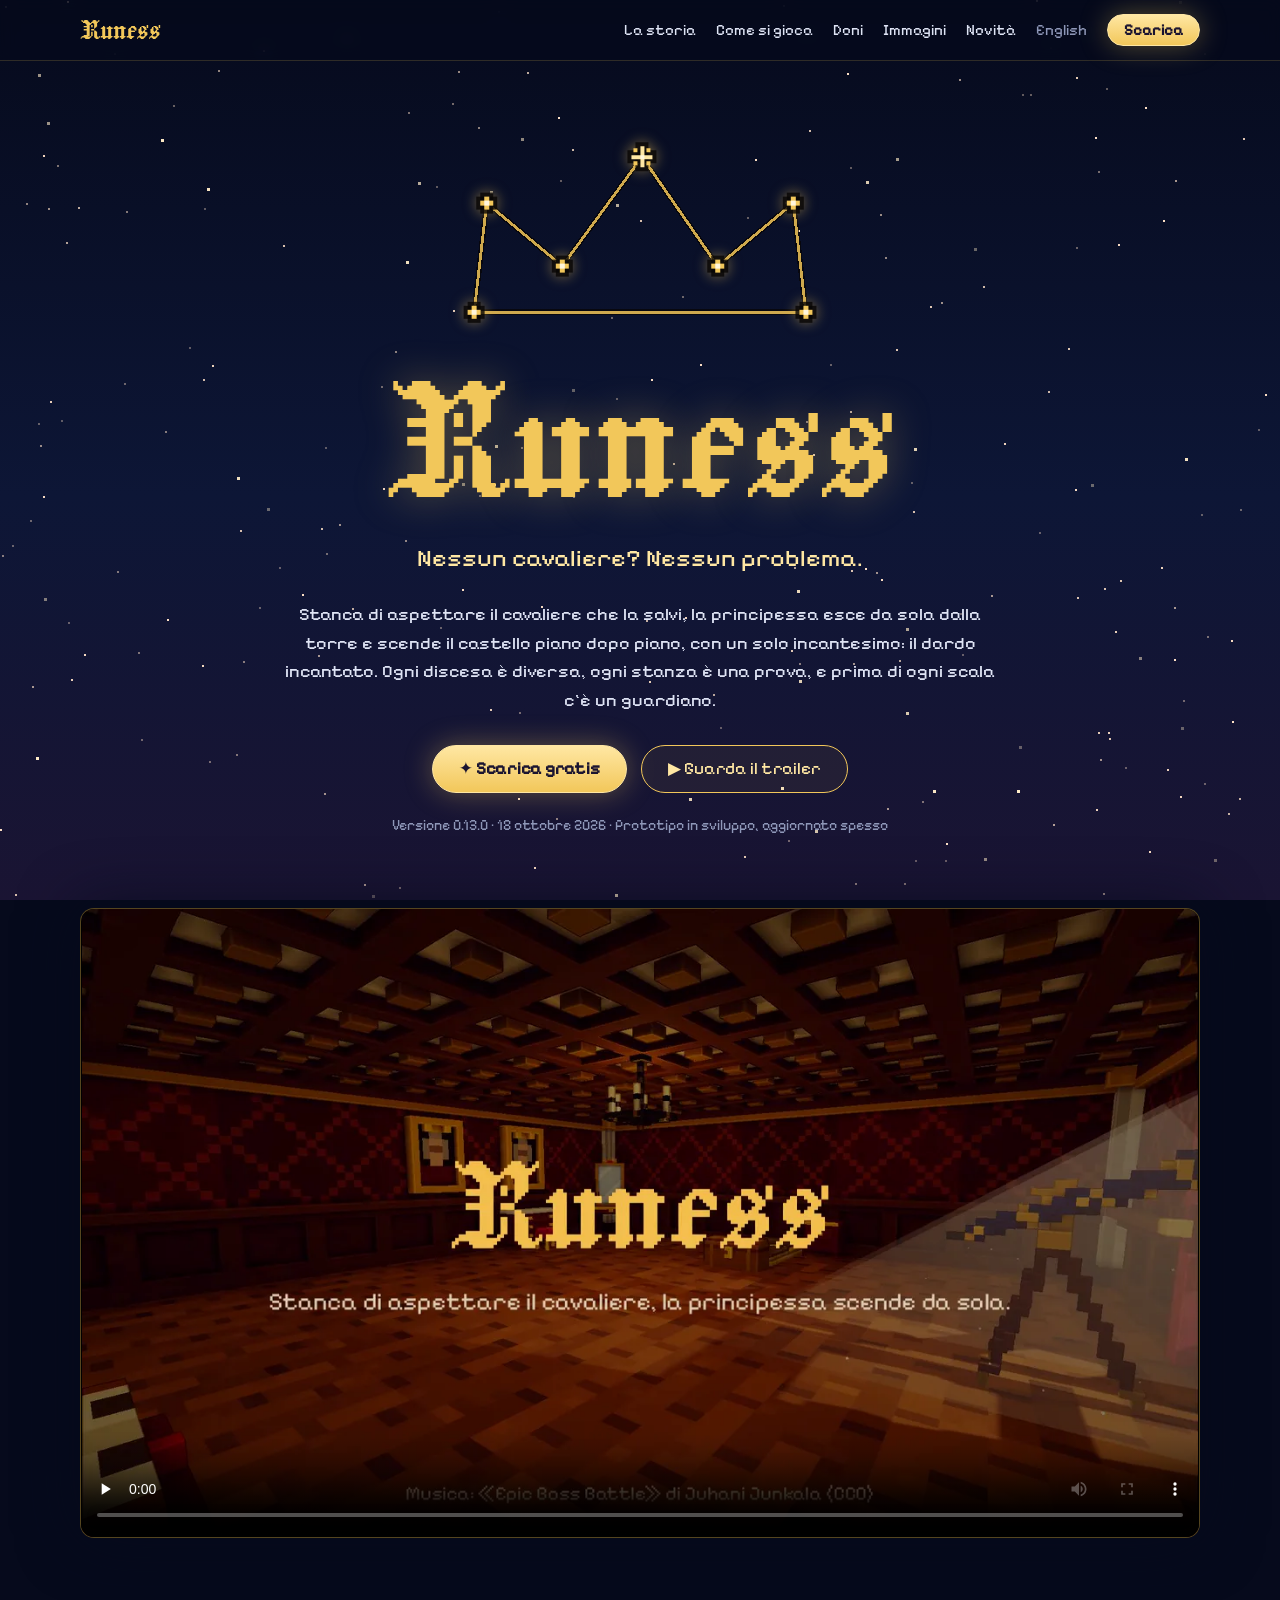
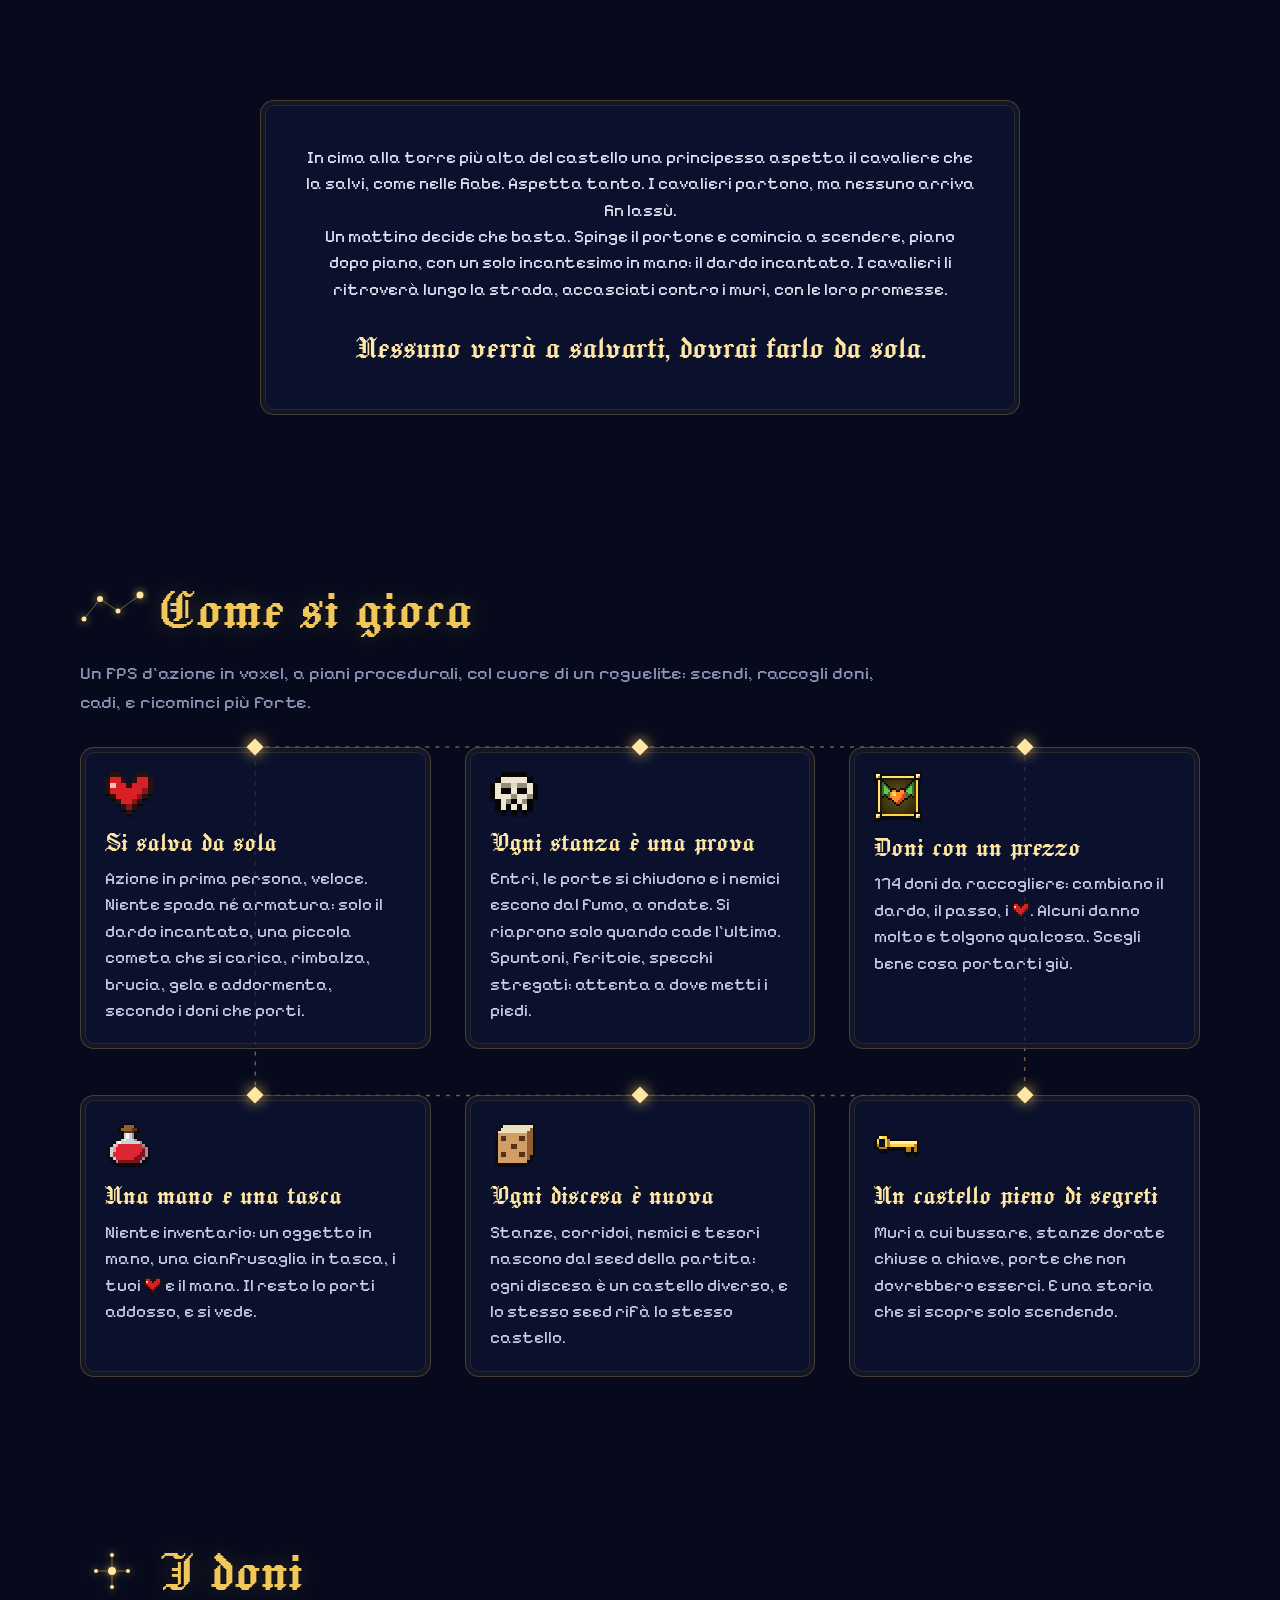
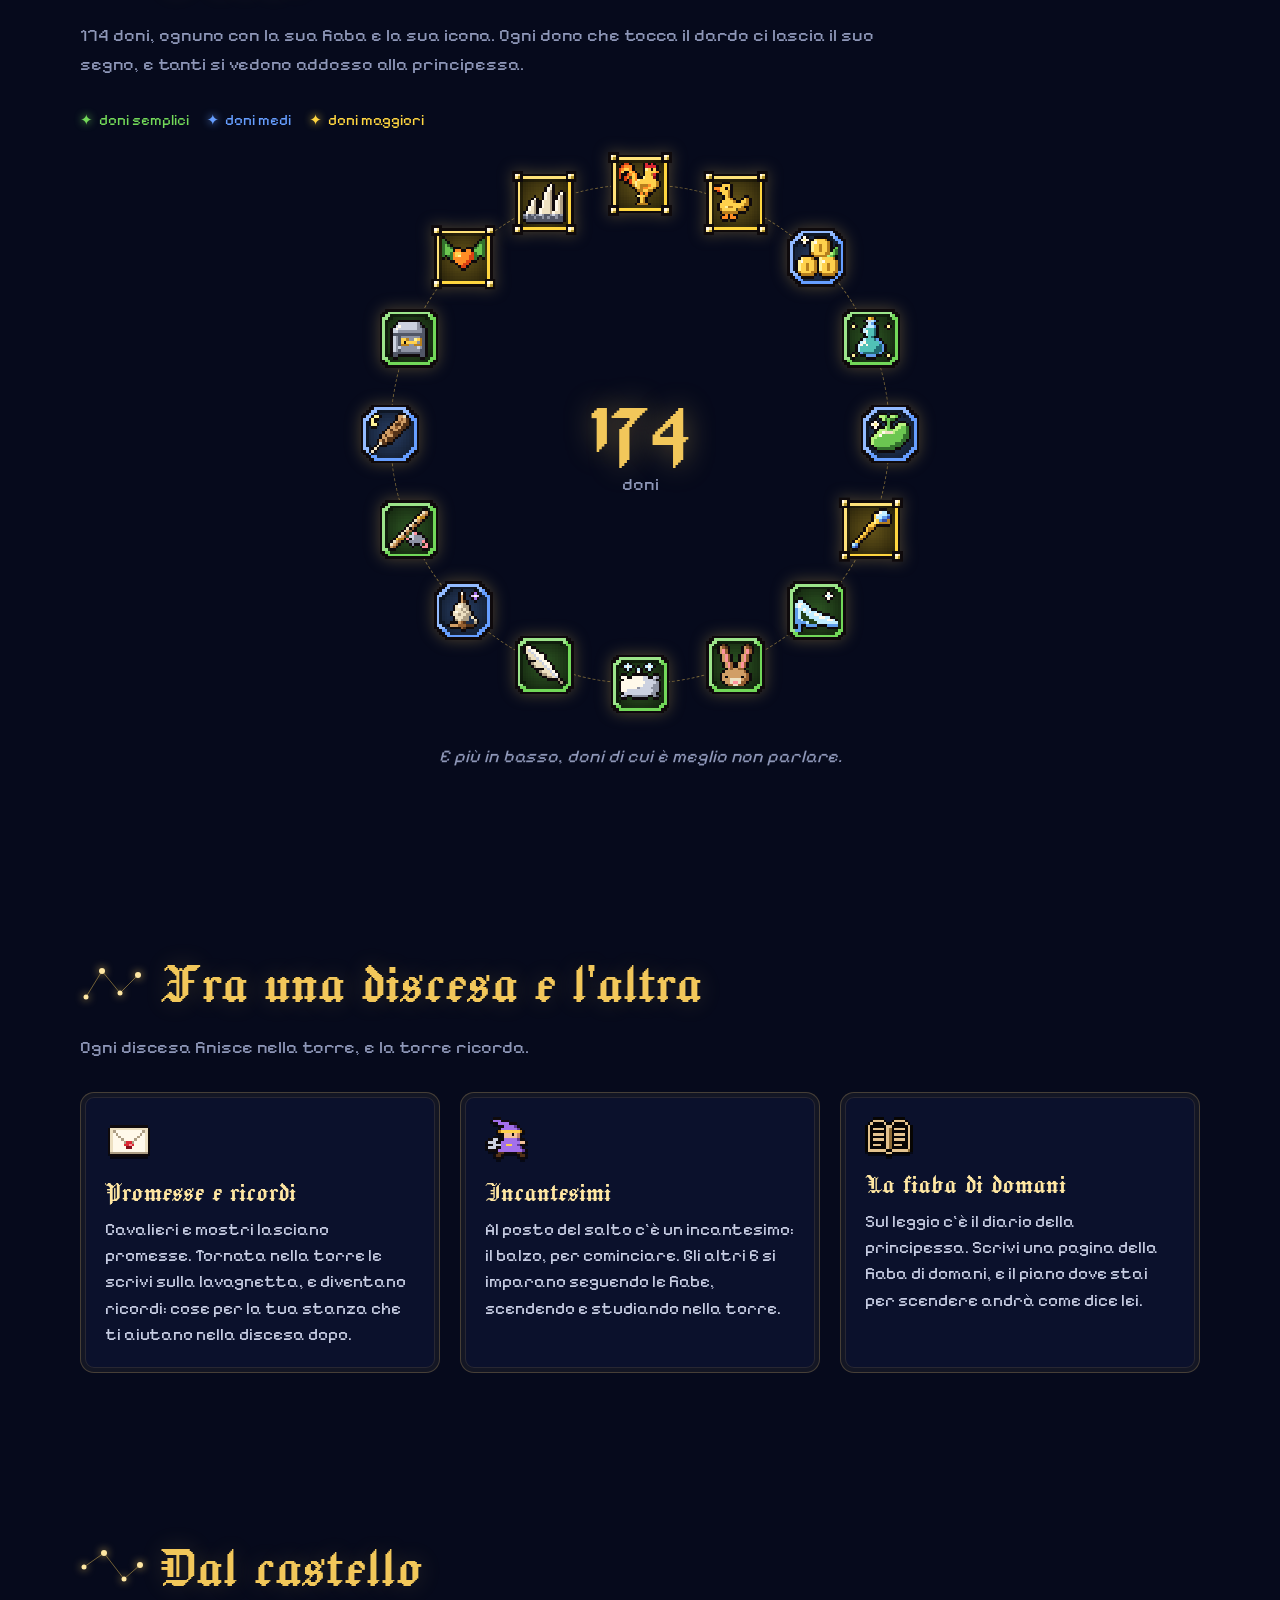
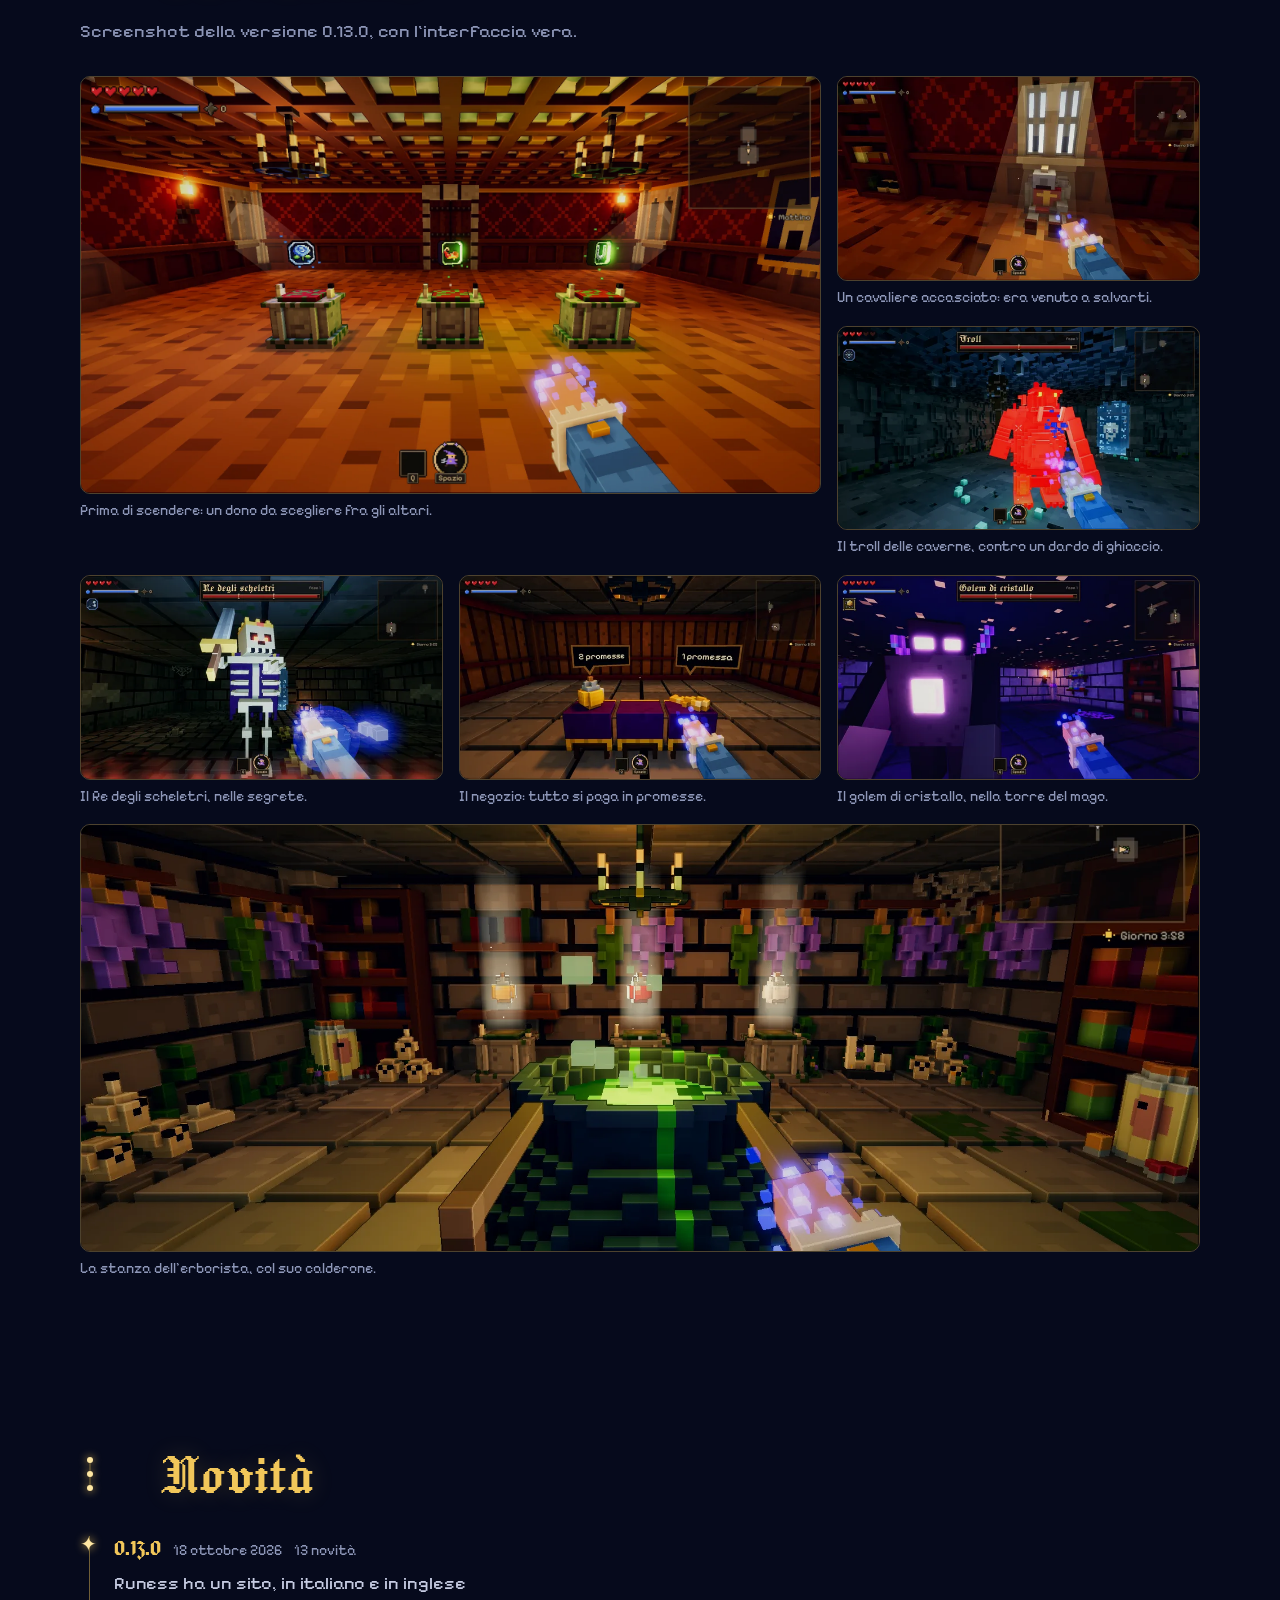
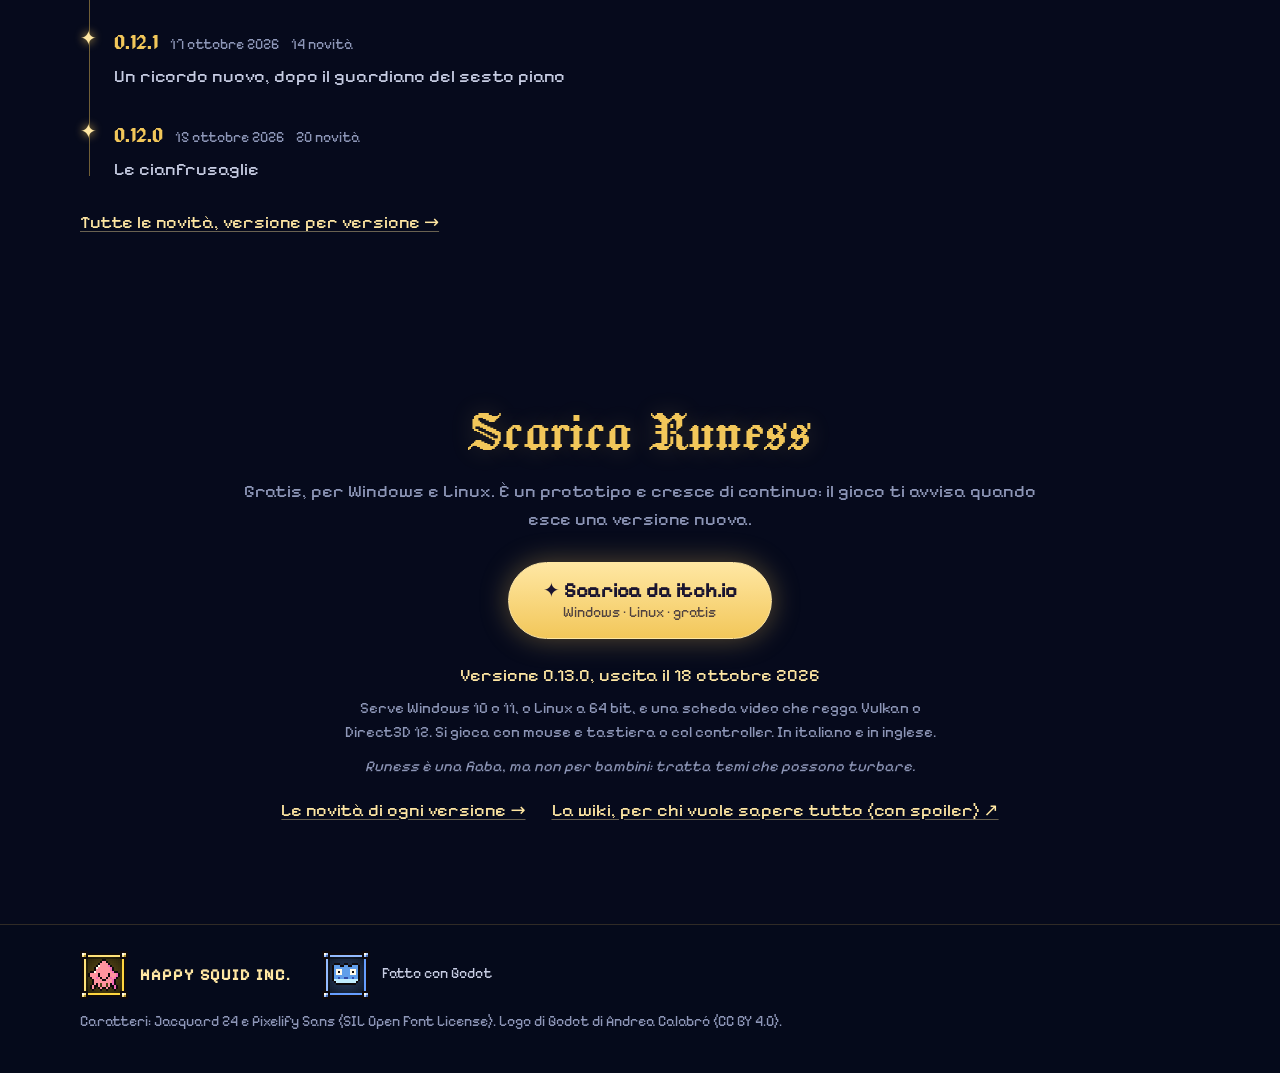
==== commit 03ce4057: "Indirizzi del sito su runess.happysquid.ink Canonical, hreflang, anteprime dei link (og:url, og:imag" ====
--- a/it/index.html
+++ b/it/index.html
@@ -5,16 +5,16 @@
 <meta name="viewport" content="width=device-width, initial-scale=1">
 <title>Runess — Nessun cavaliere? Nessun problema.</title>
 <meta name="description" content="Sparatutto in prima persona a piani procedurali, in voxel: una principessa stanca di aspettare il cavaliere scende da sola il castello, armata di un dardo incantato. Gratis per Windows e Linux.">
-<link rel="canonical" href="https://yanez86.github.io/runess-site/it/">
-<link rel="alternate" hreflang="en" href="https://yanez86.github.io/runess-site/">
-<link rel="alternate" hreflang="it" href="https://yanez86.github.io/runess-site/it/">
-<link rel="alternate" hreflang="x-default" href="https://yanez86.github.io/runess-site/">
+<link rel="canonical" href="https://runess.happysquid.ink/it/">
+<link rel="alternate" hreflang="en" href="https://runess.happysquid.ink/">
+<link rel="alternate" hreflang="it" href="https://runess.happysquid.ink/it/">
+<link rel="alternate" hreflang="x-default" href="https://runess.happysquid.ink/">
 <meta property="og:type" content="website">
 <meta property="og:site_name" content="Runess">
 <meta property="og:title" content="Runess — Nessun cavaliere? Nessun problema.">
 <meta property="og:description" content="Sparatutto in prima persona a piani procedurali, in voxel: una principessa stanca di aspettare il cavaliere scende da sola il castello, armata di un dardo incantato. Gratis per Windows e Linux.">
-<meta property="og:url" content="https://yanez86.github.io/runess-site/it/">
-<meta property="og:image" content="https://yanez86.github.io/runess-site/media/og.jpg">
+<meta property="og:url" content="https://runess.happysquid.ink/it/">
+<meta property="og:image" content="https://runess.happysquid.ink/media/og.jpg">
 <meta property="og:image:width" content="1200">
 <meta property="og:image:height" content="630">
 <meta name="twitter:card" content="summary_large_image">
